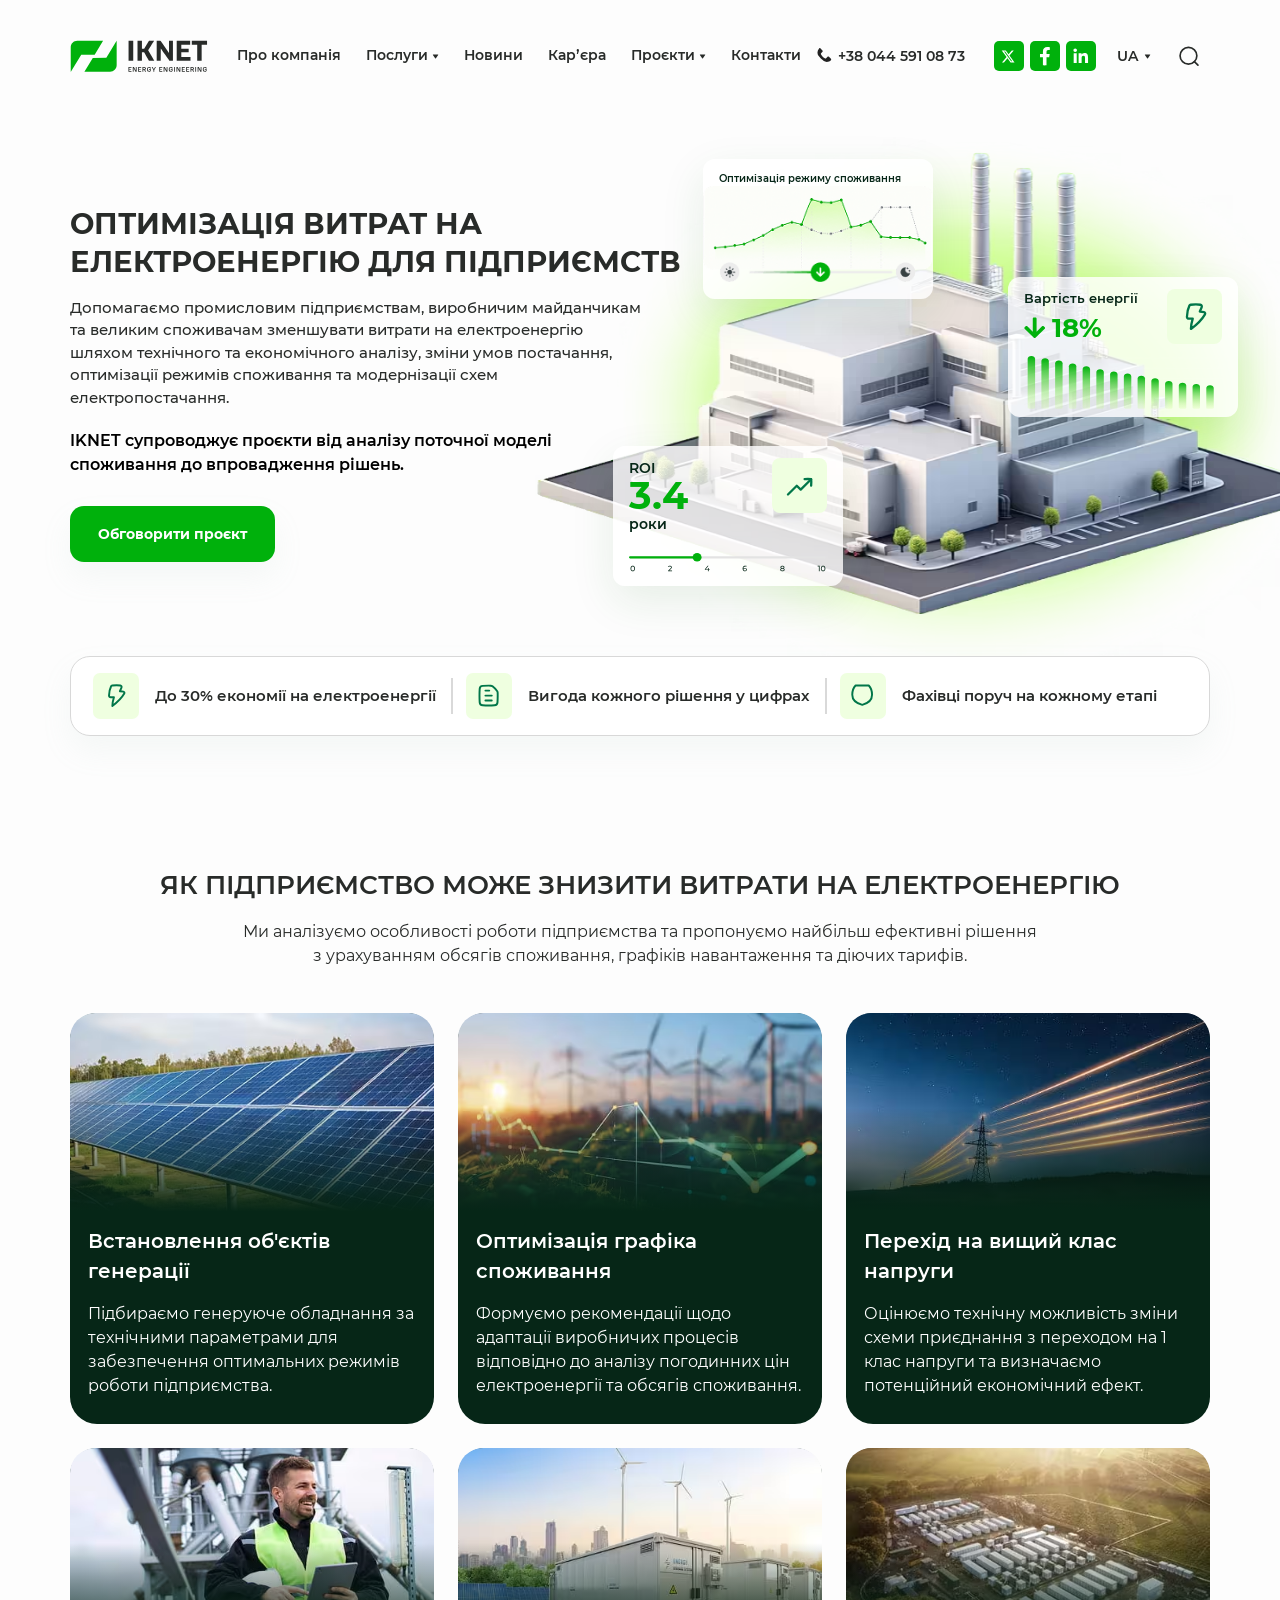
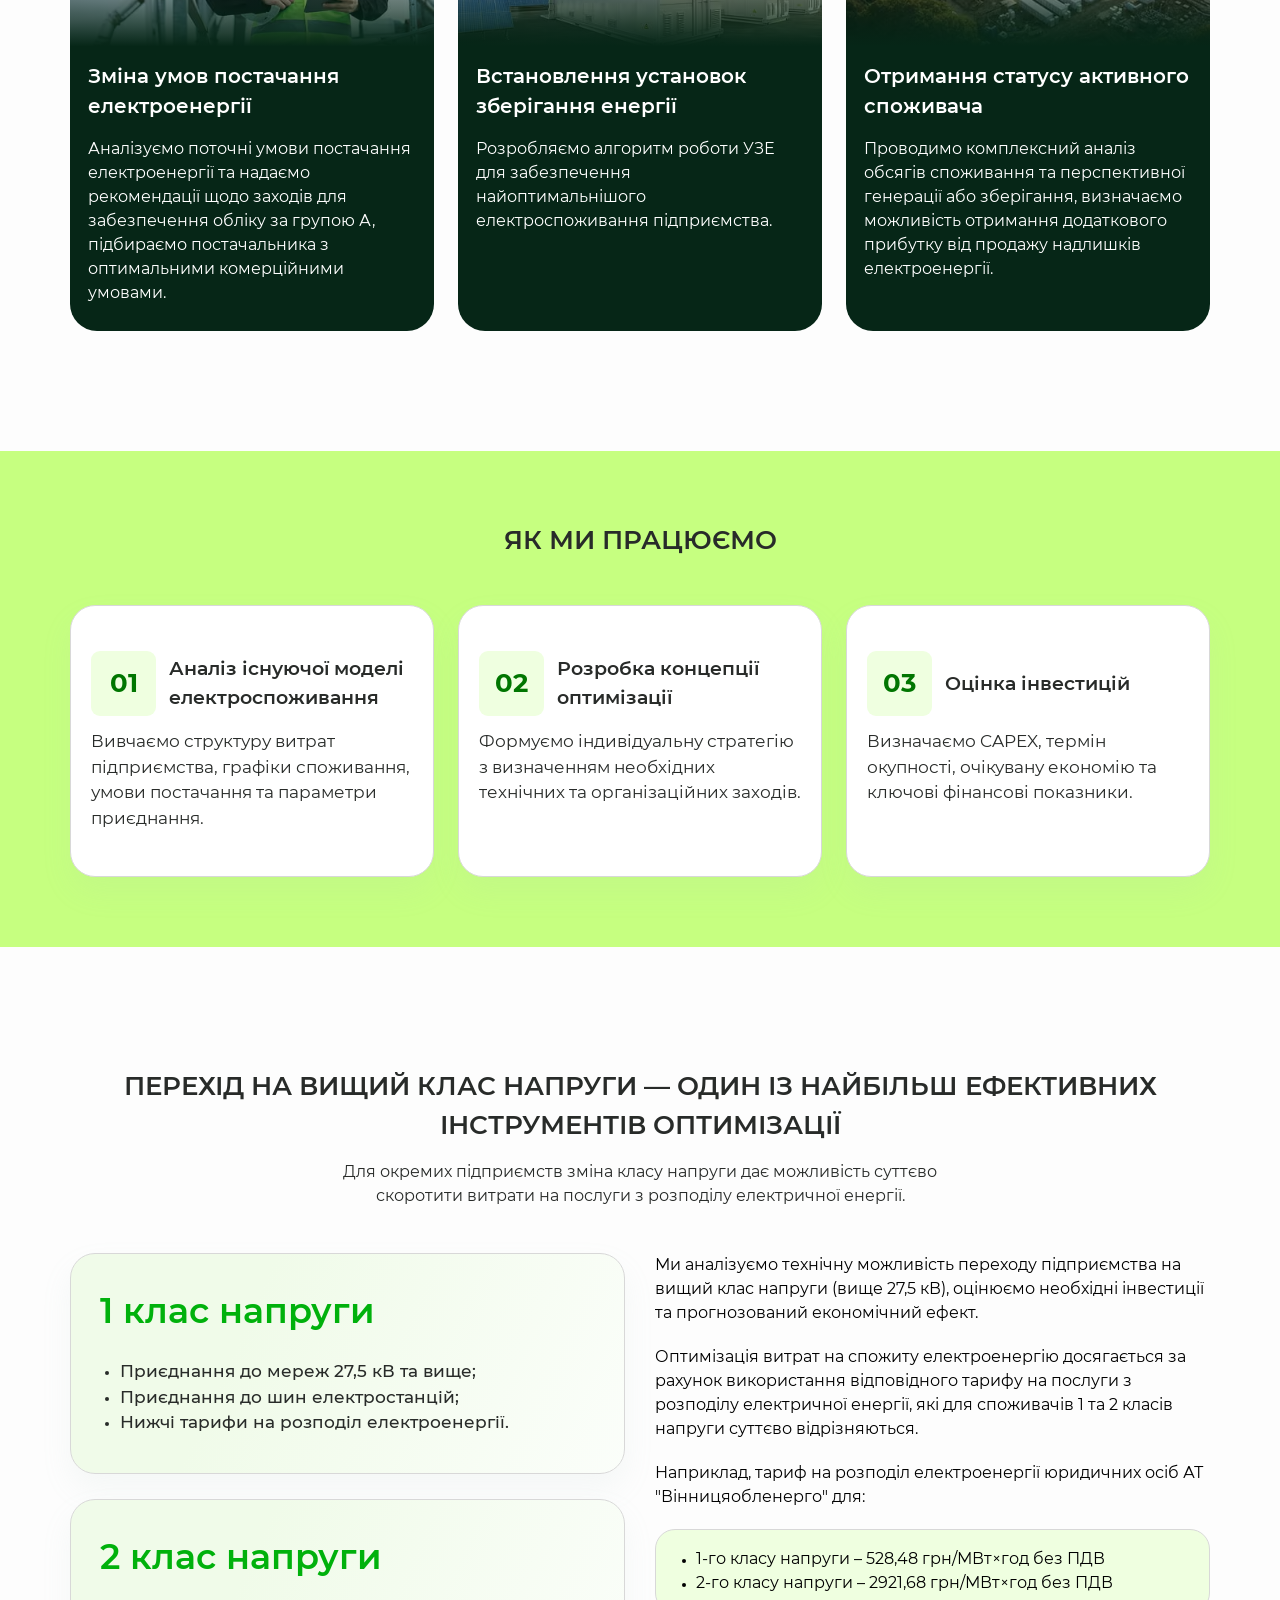
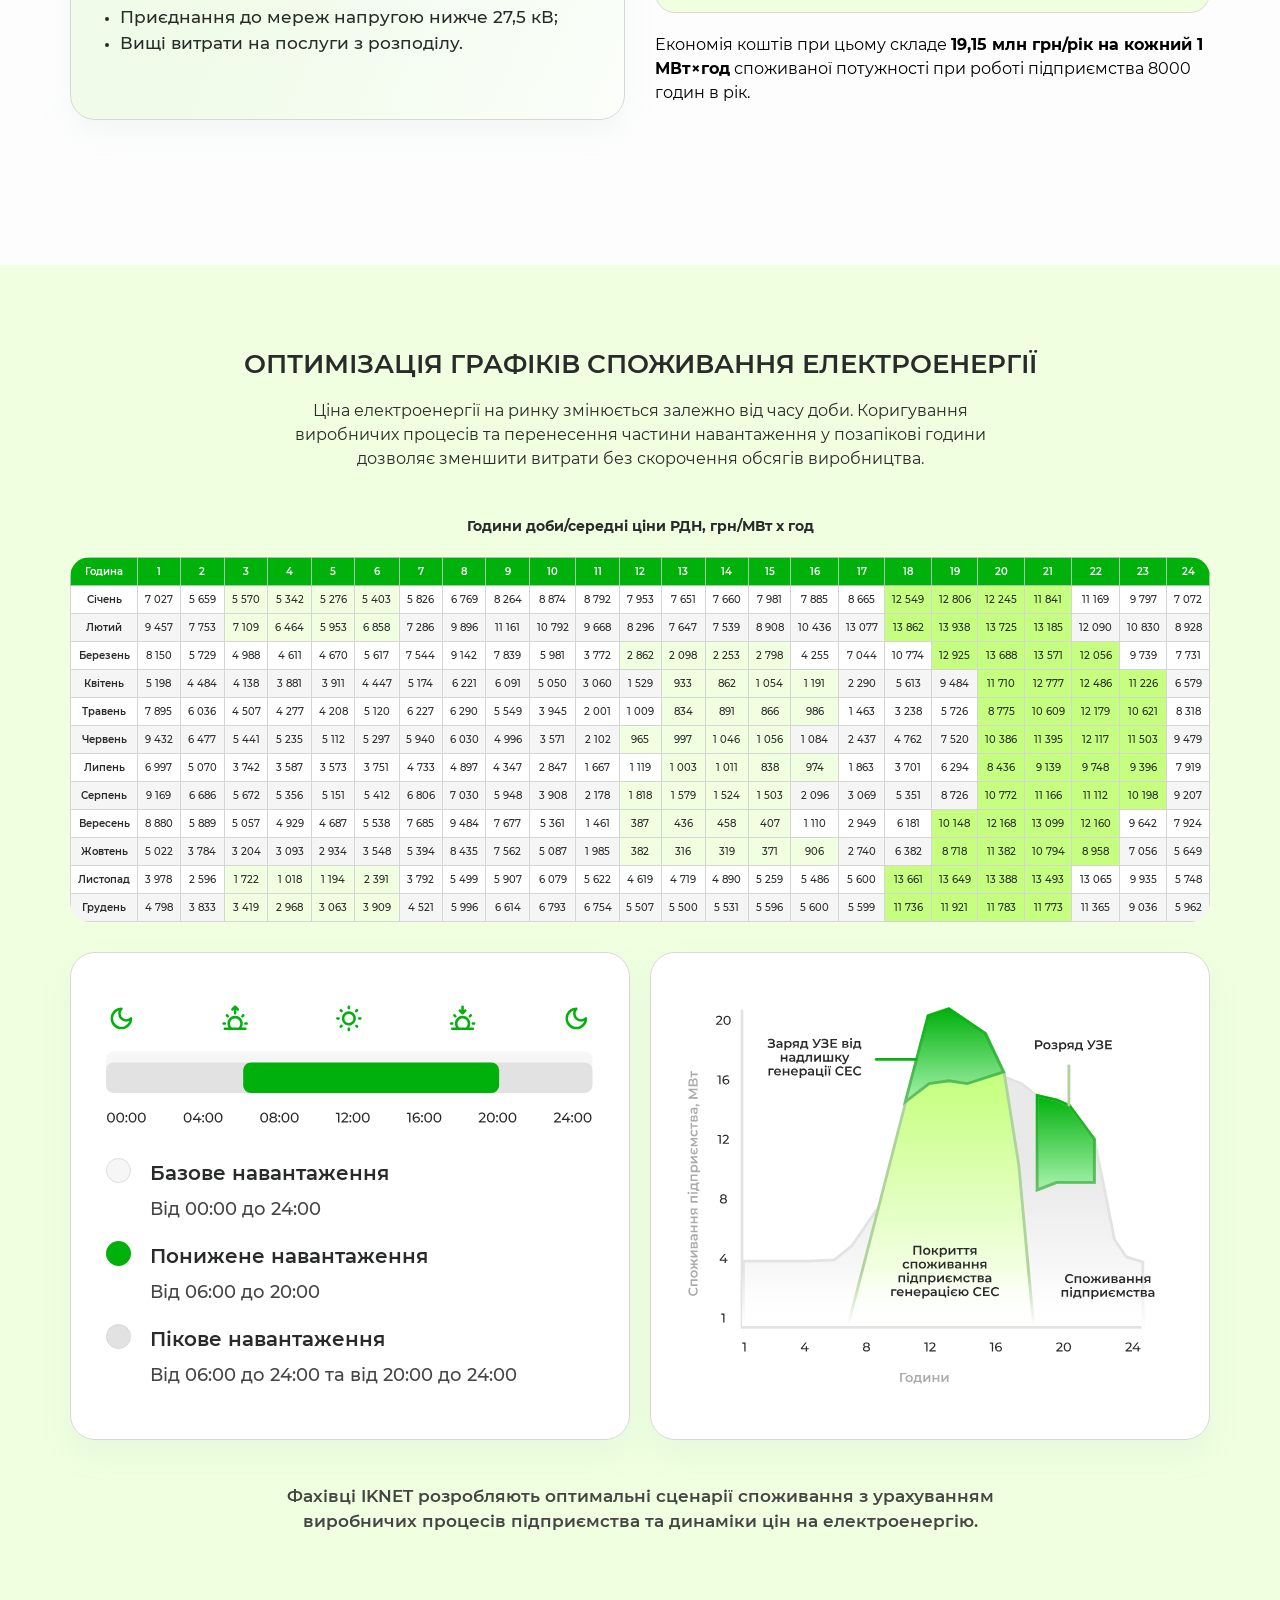
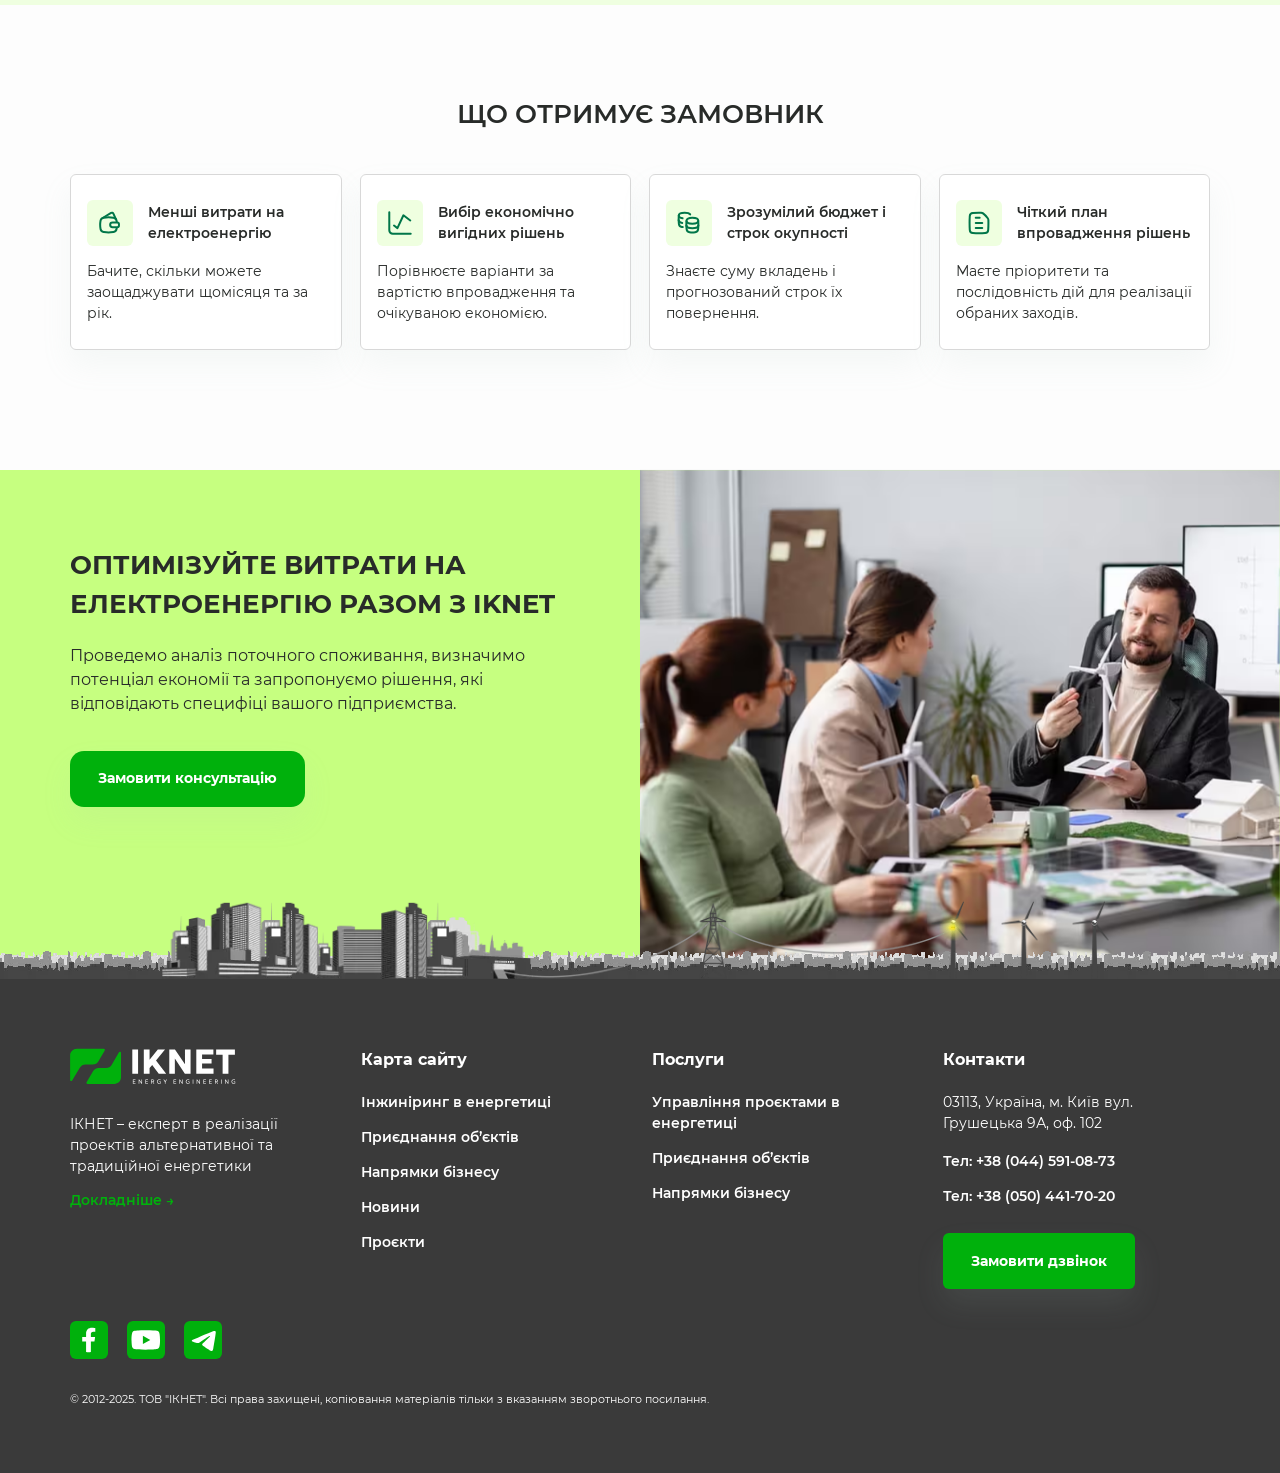
==== optimizing-electricity.html @ bc3e27f9 "Add files via upload" ====
<!DOCTYPE html>
<!--[if lt IE 7]><html lang="ru" class="lt-ie9 lt-ie8 lt-ie7"><![endif]-->
<!--[if IE 7]><html lang="ru" class="lt-ie9 lt-ie8"><![endif]-->
<!--[if IE 8]><html lang="ru" class="lt-ie9"><![endif]-->
<!--[if gt IE 8]><!-->
<html lang="ru">
<!--<![endif]-->
<head>
	<meta charset="utf-8" />
	<title>Установки зберігання енергії</title>
	<meta http-equiv="X-UA-Compatible" content="IE=edge" />
	<meta name="viewport" content="width=device-width, initial-scale=1, maximum-scale=1">
	<meta name="format-detection" content="telephone=no" />
	<link rel="shortcut icon" href="favicon.png" />
	<link rel="stylesheet" href="libs/slick-1.5.9/slick/slick.min.css" />
	<link rel="stylesheet" href="css/fonts.css?ver=1.22" />
	<link rel="stylesheet" href="css/main.css?ver=1.22" />
	<link rel="stylesheet" href="css/media.css?ver=1.22" />
</head>
<body>

	<div class="wrapper">
 
		<header class="header default">
			<div class="container">
				<div class="header__wrapper fadeInDown wow" data-wow-iteration="1" data-wow-delay="0.3s" data-wow-duration="1.3s">
					<a href="#" class="logo"> 
						<img src="img/logo2.svg" alt="IKNET — інжинірингова компанія з досвідом понад 14 років у складних енергетичних проєктах.">
					</a>
					<nav class="menu">
						<ul class="menu__list">
							<li><a href="#">Про компанія</a></li>
							<li class="menu__haschild">
								<a href="#">Послуги</a>
								<div class="menu__arrow"></div>
								<ul>
									<li><a href="#">Инжиниринг в энергетике</a></li>
									<li><a href="#">Присоединение объектов</a></li>
									<li><a href="#">Направления бизнеса</a></li>
									<li><a href="#">Подарки энергетикам</a></li>
								</ul>
							</li>
							<li><a href="#">Новини</a></li>
							<li><a href="#">Карʼєра</a></li>
							<li class="menu__haschild">
								<a href="#">Проєкти</a>
								<div class="menu__arrow"></div>
								<ul>
									<li><a href="#">Проекты Компании</a></li>
									<li><a href="#">Проекты на продажу</a></li>
								</ul>
							</li>
							<li><a href="#">Контакти</a></li>
						</ul>
					</nav>
					<a href="tel:+380445910873" class="phone-main"><img src="img/phone.svg" alt="alt"><span class="hidden-mob">+38 044 591 08 73</span></a>
					<div class="header__right">
						<ul class="socials-main socials-main--page">
							<li><a href="#" target="_blank"><img src="img/ic_tw.svg" alt="x"></a></li>
							<li><a href="#" target="_blank"><img src="img/ic_fb.svg" alt="facebook"></a></li>
							<li><a href="#" target="_blank"><img src="img/ic_lk.svg" alt="linkedin"></a></li>
						</ul>
						<div class="dropdown-main">
							<div class="dropdown-main__value">
								<a href="#">UA</a>
								<div class="dropdown-main__arrow"></div>
							</div>
							<div class="dropdown-main__dropdown">
								<ul>
									<li><a href="#">EN</a></li>
									<li><a href="#">RU</a></li>
								</ul>
							</div>
						</div>
						<div class="search-wrap">
							<div class="open-search"></div>
							<div class="header__search">
								<form>
									<input type="text" placeholder="Пошук" required>
								</form>
							</div>
						</div>
					</div>
					<div class="sandwich">
						<div class="sw-topper"></div>
						<div class="sw-bottom"></div>
						<div class="sw-footer"></div>
					</div>
				</div>
			</div>
			<div class="menu-mobile">
				<div class="header__search">
					<form>
						<input type="text" placeholder="Пошук" required>
					</form>
				</div>
				<nav class="menu">
					<ul class="menu__list">
						<li><a href="#">Про компанія</a></li>
						<li class="menu__haschild">
							<a href="#">Послуги</a>
							<div class="menu__arrow"></div>
							<ul>
								<li><a href="#">Инжиниринг в энергетике</a></li>
								<li><a href="#">Присоединение объектов</a></li>
								<li><a href="#">Направления бизнеса</a></li>
								<li><a href="#">Подарки энергетикам</a></li>
							</ul>
						</li>
						<li><a href="#">Новини</a></li>
						<li><a href="#">Карʼєра</a></li>
						<li class="menu__haschild">
							<a href="#">Проєкти</a>
							<div class="menu__arrow"></div>
							<ul>
								<li><a href="#">Проекты Компании</a></li>
								<li><a href="#">Проекты на продажу</a></li>
							</ul>
						</li>
						<li><a href="#">Контакти</a></li>
					</ul>
				</nav>
				<div class="menu-mobile__bottom">
					<div class="dropdown-main">
						<div class="dropdown-main__value">
							<a href="tel:+380445910873">+380445910873</a>
							<div class="dropdown-main__arrow"></div>
						</div>
						<div class="dropdown-main__dropdown">
							<ul>
								<li><a href="tel:+380504417020">+38 050 441-70-20</a></li>
							</ul>
						</div>
					</div>
					<div class="dropdown-main">
						<div class="dropdown-main__value">
							<a href="#">UA</a>
							<div class="dropdown-main__arrow"></div>
						</div>
						<div class="dropdown-main__dropdown">
							<ul>
								<li><a href="#">EN</a></li>
								<li><a href="#">RU</a></li>
							</ul>
						</div>
					</div>
					<ul class="socials-main socials-main--page">
						<li><a href="#" target="_blank"><img src="img/ic_tw.svg" alt="x"></a></li>
						<li><a href="#" target="_blank"><img src="img/ic_fb.svg" alt="facebook"></a></li>
						<li><a href="#" target="_blank"><img src="img/ic_lk.svg" alt="linkedin"></a></li>
					</ul>
				</div>
			</div>
			<div class="menu-overlay"></div>
		</header>

		<section class="hero-optimizing">
			<div class="container">
				<div class="hero-optimizing__wrapper">
					<div class="hero-optimizing__content">
						<h1 class="hero-optimizing__title fadeInUp wow" data-wow-iteration="1" data-wow-delay="0.3s" data-wow-duration="1.5s">Оптимізація витрат на електроенергію для підприємств</h1>
						<div class="hero-optimizing__text hidden-mob fadeInUp wow" data-wow-iteration="1" data-wow-delay="0.5s" data-wow-duration="1.5s">
							<p>Допомагаємо промисловим підприємствам, виробничим майданчикам та великим споживачам зменшувати витрати на електроенергію шляхом технічного та економічного аналізу, зміни умов постачання, оптимізації режимів споживання та модернізації схем електропостачання.</p>
						</div>
						<div class="hero-optimizing__descr hidden-mob fadeInUp wow" data-wow-iteration="1" data-wow-delay="0.7s" data-wow-duration="1.5s">IKNET супроводжує проєкти від аналізу поточної моделі споживання до впровадження рішень.</div>
						<a href="#" class="btn-main hidden-mob fadeInUp wow" data-wow-iteration="1" data-wow-delay="0.7s" data-wow-duration="1.5s">Обговорити проєкт</a>
					</div>
					<div class="hero-optimizing__picture">
						<div class="hero-optimizing__image">
							<picture>
								<source srcset="img/hero_optimizing.avif" type="image/avif">
								<source srcset="img/hero_optimizing.webp" type="image/webp">
								<img src="img/hero_optimizing.jpg" alt="IKNET — інжинірингова компанія з досвідом понад 14 років у складних енергетичних проєктах." width="1027" height="684" loading="lazy" decoding="async">
							</picture>
							<div class="item-optimizing item-optimizing--1 fadeInUp wow" data-wow-iteration="1" data-wow-delay="0.3s" data-wow-duration="1.5s">
								<div class="item-optimizing__title">Оптимізація режиму споживання</div>
								<div class="item-optimizing__image">
									<img src="img/item_optimizing1.png" alt="Оптимізація режиму споживання">
								</div>
							</div>
							<div class="item-optimizing item-optimizing--2 fadeInUp wow" data-wow-iteration="1" data-wow-delay="0.5s" data-wow-duration="1.5s">
								<div class="item-optimizing__head">
									<div class="item-optimizing__info">
										<div class="item-optimizing__title">Вартість енергії</div>
										<div class="item-optimizing__value">
											<img src="img/arrow_optimizing.svg" alt="Вартість енергії">
											18%
										</div>
									</div>
									<div class="item-optimizing__icon">
										<img src="img/ic_optimizing1.svg" alt="Вартість енергії">
									</div>
								</div>
								<div class="item-optimizing__image">
									<img src="img/item_optimizing2.svg" alt="Вартість енергії">
								</div>
							</div>
							<div class="item-optimizing item-optimizing--3 fadeInUp wow" data-wow-iteration="1" data-wow-delay="0.7s" data-wow-duration="1.5s">
								<div class="item-optimizing__head">
									<div class="item-optimizing__info">
										<div class="item-optimizing__title">ROI</div>
										<div class="item-optimizing__value">3.4</div>
										<div class="item-optimizing__title">роки</div>
									</div>
									<div class="item-optimizing__icon">
										<img src="img/ic_optimizing2.svg" alt="ROI">
									</div>
								</div>
								<div class="item-optimizing__image">
									<img src="img/item_optimizing3.svg" alt="ROI">
								</div>
							</div>
						</div>
					</div>
				</div>
				<div class="show-mob">
					<a href="#" class="btn-main fadeInUp wow" data-wow-iteration="1" data-wow-delay="0.7s" data-wow-duration="1.5s">Обговорити проєкт</a>
					<div class="hero-optimizing__text fadeInUp wow" data-wow-iteration="1" data-wow-delay="0.5s" data-wow-duration="1.5s">
						<p>Допомагаємо промисловим підприємствам, виробничим майданчикам та великим споживачам зменшувати витрати на електроенергію шляхом технічного та економічного аналізу, зміни умов постачання, оптимізації режимів споживання та модернізації схем електропостачання.</p>
					</div>
					<div class="hero-optimizing__descr fadeInUp wow" data-wow-iteration="1" data-wow-delay="0.7s" data-wow-duration="1.5s">IKNET супроводжує проєкти від аналізу поточної моделі споживання до впровадження рішень.</div>
				</div>
				<div class="hero-optimizing__bottom fadeInUp wow" data-wow-iteration="1" data-wow-delay="0.3s" data-wow-duration="1.5s">
					<div class="unit-optimizing">
						<div class="unit-optimizing__icon">
							<img src="img/unit_optimizing1.svg" alt="До 30% економії на електроенергії">
						</div>
						<p>До 30% економії на електроенергії</p>
					</div>
					<div class="unit-optimizing">
						<div class="unit-optimizing__icon">
							<img src="img/unit_optimizing2.svg" alt="Вигода кожного рішення у цифрах">
						</div>
						<p>Вигода кожного рішення у цифрах</p>
					</div>
					<div class="unit-optimizing">
						<div class="unit-optimizing__icon">
							<img src="img/unit_optimizing3.svg" alt="Фахівці поруч на кожному етапі">
						</div>
						<p>Фахівці поруч на кожному етапі</p>
					</div>
				</div>
			</div>
		</section>

		<section class="reduction-consumption">
			<div class="container">
				<div class="head-section fadeInUp wow" data-wow-iteration="1" data-wow-delay="0.3s" data-wow-duration="1.3s">
					<h2 class="title-section">Як підприємство може знизити витрати на електроенергію</h2>
					<div class="descr-section">Ми аналізуємо особливості роботи підприємства та пропонуємо найбільш ефективні рішення з урахуванням обсягів споживання, графіків навантаження та діючих тарифів.</div>
				</div>
				<div class="grid-main">
					<div class="item-info fadeInUp wow" data-wow-iteration="1" data-wow-delay="0.3s" data-wow-duration="1.5s">
						<div class="item-info__image">
							<picture>
								<source srcset="img/item_reduction1.avif" type="image/avif">
								<source srcset="img/item_reduction1.webp" type="image/webp">
								<img src="img/item_reduction1.jpg" alt="Встановлення об'єктів генерації" width="463" height="259" loading="lazy" decoding="async">
							</picture>
						</div>
						<div class="item-info__content">
							<div class="item-info__title">Встановлення об'єктів генерації</div>
							<p>Підбираємо генеруюче обладнання за технічними параметрами для забезпечення оптимальних режимів роботи підприємства.</p>
						</div>
					</div>
					<div class="item-info fadeInUp wow" data-wow-iteration="1" data-wow-delay="0.5s" data-wow-duration="1.5s">
						<div class="item-info__image">
							<picture>
								<source srcset="img/item_reduction2.avif" type="image/avif">
								<source srcset="img/item_reduction2.webp" type="image/webp">
								<img src="img/item_reduction2.jpg" alt="Оптимізація графіка споживання" width="463" height="259" loading="lazy" decoding="async">
							</picture>
						</div>
						<div class="item-info__content">
							<div class="item-info__title">Оптимізація графіка споживання</div>
							<p>Формуємо рекомендації щодо адаптації виробничих процесів  відповідно до аналізу погодинних цін електроенергії та обсягів споживання.</p>
						</div>
					</div>
					<div class="item-info fadeInUp wow" data-wow-iteration="1" data-wow-delay="0.7s" data-wow-duration="1.5s">
						<div class="item-info__image">
							<picture>
								<source srcset="img/item_reduction3.avif" type="image/avif">
								<source srcset="img/item_reduction3.webp" type="image/webp">
								<img src="img/item_reduction3.jpg" alt="Перехід на вищий клас напруги" width="463" height="259" loading="lazy" decoding="async">
							</picture>
						</div>
						<div class="item-info__content">
							<div class="item-info__title">Перехід на вищий клас напруги</div>
							<p>Оцінюємо технічну можливість зміни схеми приєднання з переходом на 1 клас напруги та визначаємо потенційний економічний ефект.</p>
						</div>
					</div>
					<div class="item-info fadeInUp wow" data-wow-iteration="1" data-wow-delay="0.7s" data-wow-duration="1.5s">
						<div class="item-info__image">
							<picture>
								<source srcset="img/item_reduction4.avif" type="image/avif">
								<source srcset="img/item_reduction4.webp" type="image/webp">
								<img src="img/item_reduction4.jpg" alt="Зміна умов постачання електроенергії" width="463" height="259" loading="lazy" decoding="async">
							</picture>
						</div>
						<div class="item-info__content">
							<div class="item-info__title">Зміна умов постачання електроенергії</div>
							<p>Аналізуємо поточні умови постачання електроенергії та надаємо рекомендації щодо заходів для забезпечення обліку за групою А, підбираємо постачальника з оптимальними комерційними умовами.</p>
						</div>
					</div>
					<div class="item-info fadeInUp wow" data-wow-iteration="1" data-wow-delay="0.9s" data-wow-duration="1.5s">
						<div class="item-info__image">
							<picture>
								<source srcset="img/item_reduction5.avif" type="image/avif">
								<source srcset="img/item_reduction5.webp" type="image/webp">
								<img src="img/item_reduction5.jpg" alt="Встановлення установок зберігання енергії" width="463" height="259" loading="lazy" decoding="async">
							</picture>
						</div>
						<div class="item-info__content">
							<div class="item-info__title">Встановлення установок зберігання енергії</div>
							<p>Розробляємо алгоритм роботи УЗЕ для забезпечення найоптимальнішого електроспоживання підприємства.</p>
						</div>
					</div>
					<div class="item-info fadeInUp wow" data-wow-iteration="1" data-wow-delay="1s" data-wow-duration="1.5s">
						<div class="item-info__image">
							<picture>
								<source srcset="img/item_reduction6.avif" type="image/avif">
								<source srcset="img/item_reduction6.webp" type="image/webp">
								<img src="img/item_reduction6.jpg" alt="Отримання статусу активного споживача" width="463" height="259" loading="lazy" decoding="async">
							</picture>
						</div>
						<div class="item-info__content">
							<div class="item-info__title">Отримання статусу активного споживача</div>
							<p>Проводимо комплексний аналіз обсягів споживання та перспективної генерації або зберігання, визначаємо можливість отримання додаткового прибутку від продажу надлишків електроенергії.</p>
						</div>
					</div>
				</div>
			</div>
		</section>

		<section class="how-we-work">
			<div class="container">
				<div class="head-section fadeInUp wow" data-wow-iteration="1" data-wow-delay="0.3s" data-wow-duration="1.3s">
					<h2 class="title-section">Як ми працюємо</h2>
				</div>
				<div class="grid-main">
					<div class="item-cycle fadeInUp wow" data-wow-iteration="1" data-wow-delay="0.3s" data-wow-duration="1.3s">
						<div class="item-cycle__head">
							<div class="item-cycle__count">01</div>
							<div class="item-cycle__title">Аналіз існуючої моделі електроспоживання</div>
						</div>
						<p>Вивчаємо структуру витрат підприємства, графіки споживання, умови постачання та параметри приєднання.</p>
					</div>
					<div class="item-cycle fadeInUp wow" data-wow-iteration="1" data-wow-delay="0.5s" data-wow-duration="1.3s">
						<div class="item-cycle__head">
							<div class="item-cycle__count">02</div>
							<div class="item-cycle__title">Розробка концепції оптимізації</div>
						</div>
						<p>Формуємо індивідуальну стратегію з визначенням необхідних технічних та організаційних заходів.</p>
					</div>
					<div class="item-cycle fadeInUp wow" data-wow-iteration="1" data-wow-delay="0.7s" data-wow-duration="1.3s">
						<div class="item-cycle__head">
							<div class="item-cycle__count">03</div>
							<div class="item-cycle__title">Оцінка інвестицій</div>
						</div>
						<p>Визначаємо CAPEX, термін окупності, очікувану економію та ключові фінансові показники.</p>
					</div>
				</div>
			</div>
		</section>

		<section class="voltage-classes">
			<div class="container">
				<div class="head-section fadeInUp wow" data-wow-iteration="1" data-wow-delay="0.3s" data-wow-duration="1.3s">
					<h2 class="title-section">Перехід на вищий клас напруги — один із найбільш ефективних інструментів оптимізації</h2>
					<div class="descr-section">Для окремих підприємств зміна класу напруги дає можливість суттєво скоротити витрати на послуги з розподілу електричної енергії.</div>
				</div>
				<div class="voltage-classes__wrapper">
					<div class="voltage-classes__column">
						<div class="voltage-classes__item fadeInUp wow" data-wow-iteration="1" data-wow-delay="0.3s" data-wow-duration="1.5s">
							<div class="voltage-classes__title">1 клас напруги</div>
							<ul>
								<li>Приєднання до мереж 27,5 кВ та вище;</li>
								<li>Приєднання до шин електростанцій;</li>
								<li>Нижчі тарифи на розподіл електроенергії.</li>
							</ul>
						</div>
						<div class="voltage-classes__item fadeInUp wow" data-wow-iteration="1" data-wow-delay="0.5s" data-wow-duration="1.5s">
							<div class="voltage-classes__title">2 клас напруги</div>
							<ul>
								<li>Приєднання до мереж напругою нижче 27,5 кВ;</li>
								<li>Вищі витрати на послуги з розподілу.</li>
							</ul>
						</div>
					</div>
					<div class="voltage-classes__column">
						<div class="voltage-classes__info fadeInUp wow" data-wow-iteration="1" data-wow-delay="0.3s" data-wow-duration="1.5s">
							<p>Ми аналізуємо технічну можливість переходу підприємства на вищий клас напруги (вище 27,5 кВ), оцінюємо необхідні інвестиції та прогнозований економічний ефект.</p>
							<p>Оптимізація витрат на спожиту електроенергію досягається за рахунок використання відповідного тарифу на послуги з розподілу електричної енергії, які для споживачів 1 та 2 класів напруги суттєво відрізняються.</p>
							<p class="hidden-mob">Наприклад, тариф на розподіл електроенергії юридичних осіб АТ "Вінницяобленерго" для:</p>
							<div class="voltage-classes__details">
								<p class="show-mob">Наприклад, тариф на розподіл електроенергії юридичних осіб АТ "Вінницяобленерго" для:</p>
								<ul>
									<li>1-го класу напруги – 528,48 грн/МВт×год без ПДВ</li>
									<li>2-го класу напруги – 2921,68 грн/МВт×год без ПДВ</li>
								</ul>
							</div>
							<p>Економія коштів при цьому складе <strong>19,15 млн грн/рік на кожний 1 МВт×год</strong> споживаної потужності при роботі підприємства 8000 годин в рік.</p>
						</div>
					</div>
				</div>
			</div>
		</section>

		<section class="optimizing-graphics">
			<div class="container">
				<div class="head-section fadeInUp wow" data-wow-iteration="1" data-wow-delay="0.3s" data-wow-duration="1.3s">
					<h2 class="title-section">Оптимізація графіків споживання електроенергії</h2>
					<div class="descr-section">Ціна електроенергії на ринку змінюється залежно від часу доби. Коригування виробничих процесів та перенесення частини навантаження у позапікові години дозволяє зменшити витрати без скорочення обсягів виробництва.</div>
				</div>
				<div class="title-table fadeInUp wow" data-wow-iteration="1" data-wow-delay="0.3s" data-wow-duration="1.3s">Години доби/середні ціни РДН, грн/МВт х год</div>
				<div class="table-graphics fadeInUp wow" data-wow-iteration="1" data-wow-delay="0.3s" data-wow-duration="1.5s">
					<table>
						<thead>
							<tr>
								<th>Година</th>
								<th>1</th>
								<th>2</th>
								<th>3</th>
								<th>4</th>
								<th>5</th>
								<th>6</th>
								<th>7</th>
								<th>8</th>
								<th>9</th>
								<th>10</th>
								<th>11</th>
								<th>12</th>
								<th>13</th>
								<th>14</th>
								<th>15</th>
								<th>16</th>
								<th>17</th>
								<th>18</th>
								<th>19</th>
								<th>20</th>
								<th>21</th>
								<th>22</th>
								<th>23</th>
								<th>24</th>
							</tr>
						</thead>
						<tbody>
							<tr>
								<th>Січень</th>
								<td>7 027</td>
								<td>5 659</td>
								<td class="td-light">5 570</td>
								<td class="td-light">5 342</td>
								<td class="td-light">5 276</td>
								<td class="td-light">5 403</td>
								<td>5 826</td>
								<td>6 769</td>
								<td>8 264</td>
								<td>8 874</td>
								<td>8 792</td>
								<td>7 953</td>
								<td>7 651</td>
								<td>7 660</td>
								<td>7 981</td>
								<td>7 885</td>
								<td>8 665</td>
								<td class="td-accent">12 549</td>
								<td class="td-accent">12 806</td>
								<td class="td-accent">12 245</td>
								<td class="td-accent">11 841</td>
								<td>11 169</td>
								<td>9 797</td>
								<td>7 072</td>
							</tr>
							<tr>
								<th>Лютий</th>
								<td>9 457</td>
								<td>7 753</td>
								<td class="td-light">7 109</td>
								<td class="td-light">6 464</td>
								<td class="td-light">5 953</td>
								<td class="td-light">6 858</td>
								<td>7 286</td>
								<td>9 896</td>
								<td>11 161</td>
								<td>10 792</td>
								<td>9 668</td>
								<td>8 296</td>
								<td>7 647</td>
								<td>7 539</td>
								<td>8 908</td>
								<td>10 436</td>
								<td>13 077</td>
								<td class="td-accent">13 862</td>
								<td class="td-accent">13 938</td>
								<td class="td-accent">13 725</td>
								<td class="td-accent">13 185</td>
								<td>12 090</td>
								<td>10 830</td>
								<td>8 928</td>
							</tr>
							<tr>
								<th>Березень</th>
								<td>8 150</td>
								<td>5 729</td>
								<td>4 988</td>
								<td>4 611</td>
								<td>4 670</td>
								<td>5 617</td>
								<td>7 544</td>
								<td>9 142</td>
								<td>7 839</td>
								<td>5 981</td>
								<td>3 772</td>
								<td class="td-light">2 862</td>
								<td class="td-light">2 098</td>
								<td class="td-light">2 253</td>
								<td class="td-light">2 798</td>
								<td>4 255</td>
								<td>7 044</td>
								<td>10 774</td>
								<td class="td-accent">12 925</td>
								<td class="td-accent">13 688</td>
								<td class="td-accent">13 571</td>
								<td class="td-accent">12 056</td>
								<td>9 739</td>
								<td>7 731</td>
							</tr>
							<tr>
								<th>Квітень</th>
								<td>5 198</td>
								<td>4 484</td>
								<td>4 138</td>
								<td>3 881</td>
								<td>3 911</td>
								<td>4 447</td>
								<td>5 174</td>
								<td>6 221</td>
								<td>6 091</td>
								<td>5 050</td>
								<td>3 060</td>
								<td>1 529</td>
								<td class="td-light">933</td>
								<td class="td-light">862</td>
								<td class="td-light">1 054</td>
								<td class="td-light">1 191</td>
								<td>2 290</td>
								<td>5 613</td>
								<td>9 484</td>
								<td class="td-accent">11 710</td>
								<td class="td-accent">12 777</td>
								<td class="td-accent">12 486</td>
								<td class="td-accent">11 226</td>
								<td>6 579</td>
							</tr>
							<tr>
								<th>Травень</th>
								<td>7 895</td>
								<td>6 036</td>
								<td>4 507</td>
								<td>4 277</td>
								<td>4 208</td>
								<td>5 120</td>
								<td>6 227</td>
								<td>6 290</td>
								<td>5 549</td>
								<td>3 945</td>
								<td>2 001</td>
								<td>1 009</td>
								<td class="td-light">834</td>
								<td class="td-light">891</td>
								<td class="td-light">866</td>
								<td class="td-light">986</td>
								<td>1 463</td>
								<td>3 238</td>
								<td>5 726</td>
								<td class="td-accent">8 775</td>
								<td class="td-accent">10 609</td>
								<td class="td-accent">12 179</td>
								<td class="td-accent">10 621</td>
								<td>8 318</td>
							</tr>
							<tr>
								<th>Червень</th>
								<td>9 432</td>
								<td>6 477</td>
								<td>5 441</td>
								<td>5 235</td>
								<td>5 112</td>
								<td>5 297</td>
								<td>5 940</td>
								<td>6 030</td>
								<td>4 996</td>
								<td>3 571</td>
								<td>2 102</td>
								<td class="td-light">965</td>
								<td class="td-light">997</td>
								<td class="td-light">1 046</td>
								<td class="td-light">1 056</td>
								<td>1 084</td>
								<td>2 437</td>
								<td>4 762</td>
								<td>7 520</td>
								<td class="td-accent">10 386</td>
								<td class="td-accent">11 395</td>
								<td class="td-accent">12 117</td>
								<td class="td-accent">11 503</td>
								<td>9 479</td>
							</tr>
							<tr>
								<th>Липень</th>
								<td>6 997</td>
								<td>5 070</td>
								<td>3 742</td>
								<td>3 587</td>
								<td>3 573</td>
								<td>3 751</td>
								<td>4 733</td>
								<td>4 897</td>
								<td>4 347</td>
								<td>2 847</td>
								<td>1 667</td>
								<td>1 119</td>
								<td class="td-light">1 003</td>
								<td class="td-light">1 011</td>
								<td class="td-light">838</td>
								<td class="td-light">974</td>
								<td>1 863</td>
								<td>3 701</td>
								<td>6 294</td>
								<td class="td-accent">8 436</td>
								<td class="td-accent">9 139</td>
								<td class="td-accent">9 748</td>
								<td class="td-accent">9 396</td>
								<td>7 919</td>
							</tr>
							<tr>
								<th>Серпень</th>
								<td>9 169</td>
								<td>6 686</td>
								<td>5 672</td>
								<td>5 356</td>
								<td>5 151</td>
								<td>5 412</td>
								<td>6 806</td>
								<td>7 030</td>
								<td>5 948</td>
								<td>3 908</td>
								<td>2 178</td>
								<td class="td-light">1 818</td>
								<td class="td-light">1 579</td>
								<td class="td-light">1 524</td>
								<td class="td-light">1 503</td>
								<td>2 096</td>
								<td>3 069</td>
								<td>5 351</td>
								<td>8 726</td>
								<td class="td-accent">10 772</td>
								<td class="td-accent">11 166</td>
								<td class="td-accent">11 112</td>
								<td class="td-accent">10 198</td>
								<td>9 207</td>
							</tr>
							<tr>
								<th>Вересень</th>
								<td>8 880</td>
								<td>5 889</td>
								<td>5 057</td>
								<td>4 929</td>
								<td>4 687</td>
								<td>5 538</td>
								<td>7 685</td>
								<td>9 484</td>
								<td>7 677</td>
								<td>5 361</td>
								<td>1 461</td>
								<td class="td-light">387</td>
								<td class="td-light">436</td>
								<td class="td-light">458</td>
								<td class="td-light">407</td>
								<td>1 110</td>
								<td>2 949</td>
								<td>6 181</td>
								<td class="td-accent">10 148</td>
								<td class="td-accent">12 168</td>
								<td class="td-accent">13 099</td>
								<td class="td-accent">12 160</td>
								<td>9 642</td>
								<td>7 924</td>
							</tr>
							<tr>
								<th>Жовтень</th>
								<td>5 022</td>
								<td>3 784</td>
								<td>3 204</td>
								<td>3 093</td>
								<td>2 934</td>
								<td>3 548</td>
								<td>5 394</td>
								<td>8 435</td>
								<td>7 562</td>
								<td>5 087</td>
								<td>1 985</td>
								<td class="td-light">382</td>
								<td class="td-light">316</td>
								<td class="td-light">319</td>
								<td class="td-light">371</td>
								<td class="td-light">906</td>
								<td>2 740</td>
								<td>6 382</td>
								<td class="td-accent">8 718</td>
								<td class="td-accent">11 382</td>
								<td class="td-accent">10 794</td>
								<td class="td-accent">8 958</td>
								<td>7 056</td>
								<td>5 649</td>
							</tr>
							<tr>
								<th>Листопад</th>
								<td>3 978</td>
								<td>2 596</td>
								<td class="td-light">1 722</td>
								<td class="td-light">1 018</td>
								<td class="td-light">1 194</td>
								<td class="td-light">2 391</td>
								<td>3 792</td>
								<td>5 499</td>
								<td>5 907</td>
								<td>6 079</td>
								<td>5 622</td>
								<td>4 619</td>
								<td>4 719</td>
								<td>4 890</td>
								<td>5 259</td>
								<td>5 486</td>
								<td>5 600</td>
								<td class="td-accent">13 661</td>
								<td class="td-accent">13 649</td>
								<td class="td-accent">13 388</td>
								<td class="td-accent">13 493</td>
								<td>13 065</td>
								<td>9 935</td>
								<td>5 748</td>
							</tr>
							<tr>
								<th>Грудень</th>
								<td>4 798</td>
								<td>3 833</td>
								<td class="td-light">3 419</td>
								<td class="td-light">2 968</td>
								<td class="td-light">3 063</td>
								<td class="td-light">3 909</td>
								<td>4 521</td>
								<td>5 996</td>
								<td>6 614</td>
								<td>6 793</td>
								<td>6 754</td>
								<td>5 507</td>
								<td>5 500</td>
								<td>5 531</td>
								<td>5 596</td>
								<td>5 600</td>
								<td>5 599</td>
								<td class="td-accent">11 736</td>
								<td class="td-accent">11 921</td>
								<td class="td-accent">11 783</td>
								<td class="td-accent">11 773</td>
								<td>11 365</td>
								<td>9 036</td>
								<td>5 962</td>
							</tr>
						</tbody>
					</table>
				</div>
				<div class="optimizing-graphics__wrapper">
					<div class="box-graphics fadeInUp wow" data-wow-iteration="1" data-wow-delay="0.3s" data-wow-duration="1.5s">
						<div class="box-graphics__scale">
							<img src="img/bars_graphics.svg" alt="навантаження">
						</div>
						<div class="box-graphics__item">
							<div class="box-graphics__dot box-graphics__dot--light"></div>
							<div class="box-graphics__title">Базове навантаження </div>
							<div class="box-graphics__descr">Від 00:00 до 24:00</div>
						</div>
						<div class="box-graphics__item">
							<div class="box-graphics__dot box-graphics__dot--primary"></div>
							<div class="box-graphics__title">Понижене навантаження</div>
							<div class="box-graphics__descr">Від 06:00 до 20:00</div>
						</div>
						<div class="box-graphics__item">
							<div class="box-graphics__dot box-graphics__dot--main"></div>
							<div class="box-graphics__title">Пікове навантаження</div>
							<div class="box-graphics__descr">Від 06:00 до 24:00 та від 20:00 до 24:00</div>
						</div>
					</div>
					<div class="box-graphics box-graphics--image fadeInUp wow" data-wow-iteration="1" data-wow-delay="0.5s" data-wow-duration="1.5s">
						<div class="box-graphics__image">
							<img src="img/optimizing_graphic.svg" alt="Оптимізація графіків споживання електроенергії">
						</div>
					</div>
				</div>
				<div class="optimizing-graphics__descr fadeInUp wow" data-wow-iteration="1" data-wow-delay="0.3s" data-wow-duration="1.5s">Фахівці IKNET розробляють оптимальні сценарії споживання з урахуванням виробничих процесів підприємства та динаміки цін на електроенергію.</div>
			</div>
		</section>

		<section class="client-receives">
			<div class="container">
				<div class="head-section fadeInUp wow" data-wow-iteration="1" data-wow-delay="0.3s" data-wow-duration="1.3s">
					<h2 class="title-section">Що отримує замовник</h2>
				</div>
				<div class="grid-four">
					<div class="box-main fadeInUp wow" data-wow-iteration="1" data-wow-delay="0.3s" data-wow-duration="1.5s">
						<div class="box-main__head">
							<div class="box-main__icon">
								<img src="img/ic_receives1.svg" alt="Менші витрати на електроенергію">
							</div>
							<div class="box-main__title">Менші витрати на електроенергію</div>
						</div>
						<p>Бачите, скільки можете заощаджувати щомісяця та за рік.</p>
					</div>
					<div class="box-main fadeInUp wow" data-wow-iteration="1" data-wow-delay="0.5s" data-wow-duration="1.5s">
						<div class="box-main__head">
							<div class="box-main__icon">
								<img src="img/ic_receives2.svg" alt="Вибір економічно вигідних рішень">
							</div>
							<div class="box-main__title">Вибір економічно вигідних рішень</div>
						</div>
						<p>Порівнюєте варіанти за вартістю впровадження та очікуваною економією.</p>
					</div>
					<div class="box-main fadeInUp wow" data-wow-iteration="1" data-wow-delay="0.7s" data-wow-duration="1.5s">
						<div class="box-main__head">
							<div class="box-main__icon">
								<img src="img/ic_receives3.svg" alt="Зрозумілий бюджет і строк окупності">
							</div>
							<div class="box-main__title">Зрозумілий бюджет і строк окупності</div>
						</div>
						<p>Знаєте суму вкладень і прогнозований строк їх повернення.</p>
					</div>
					<div class="box-main fadeInUp wow" data-wow-iteration="1" data-wow-delay="0.9s" data-wow-duration="1.5s">
						<div class="box-main__head">
							<div class="box-main__icon">
								<img src="img/ic_receives4.svg" alt="Чіткий план впровадження рішень">
							</div>
							<div class="box-main__title">Чіткий план впровадження рішень</div>
						</div>
						<p>Маєте пріоритети та послідовність дій для реалізації обраних заходів.</p>
					</div>
				</div>
			</div>
		</section>

		<section class="cta-main">
			<div class="container">
				<div class="cta-main__content">
					<h2 class="title-section fadeInUp wow" data-wow-iteration="1" data-wow-delay="0.3s" data-wow-duration="1.5s">Оптимізуйте витрати на електроенергію разом з IKNET</h2>
					<div class="cta-main__descr fadeInUp wow" data-wow-iteration="1" data-wow-delay="0.5s" data-wow-duration="1.5s">Проведемо аналіз поточного споживання, визначимо потенціал економії та запропонуємо рішення, які відповідають специфіці вашого підприємства.</div>
					<a href="#" class="btn-main fadeInUp wow" data-wow-iteration="1" data-wow-delay="0.7s" data-wow-duration="1.5s">Замовити консультацію</a>
				</div>
			</div>
			<div class="cta-main__image">
				<picture>
					<source srcset="img/cta_main.avif" type="image/avif">
					<source srcset="img/cta_main.webp" type="image/webp">
					<img src="img/cta_main.jpg" alt="Оптимізуйте витрати на електроенергію разом з IKNET" width="946" height="630" loading="lazy" decoding="async">
				</picture>
			</div>
		</section>
		
		<footer class="footer">
			<div class="animation">
				<div class="footer_city">
					<img src="img/footer_city.webp" alt="Прості рішення складних завдань" loading="lazy">
					<div class="propeller">
						<img src="img/propeller.webp" alt="Прості рішення складних завдань" loading="lazy">
					</div>
					<div class="propeller">
						<img src="img/propeller.webp" alt="Прості рішення складних завдань" loading="lazy">
					</div>
					<div class="propeller">
						<img src="img/propeller.webp" alt="Прості рішення складних завдань" loading="lazy">
					</div>
					<div class="light">
						<img src="img/light.webp" alt="Прості рішення складних завдань" loading="lazy">
					</div>
					<div class="light_window n1"></div>
					<div class="light_window n2"></div>
					<div class="light_window n3"></div>
					<div class="light_window n4"></div>
				</div>
			</div>
			<div class="container fadeInUp wow" data-wow-iteration="1" data-wow-delay="0.3s" data-wow-duration="1.5s">
				<div class="footer__wrap">
					<div>
						<a href="#" class="footer__logo">
							<img src="img/logo.svg" alt="iknet">
						</a>
						<div class="footer__descr">ІКНЕТ – експерт в реалізації проектів альтернативної та традиційної енергетики</div>
						<a href="#" class="footer__link">Докладніше →</a>
					</div>
					<div>
						<div class="footer__title">Карта сайту</div>
						<nav>
							<ul class="footer__nav">
								<li><a href="#">Інжиніринг в енергетиці</a></li>
								<li><a href="#">Приєднання об’єктів</a></li>
								<li><a href="#">Напрямки бізнесу</a></li>
								<li><a href="#">Новини</a></li>
								<li><a href="#">Проєкти</a></li>
							</ul>
						</nav>
					</div>
					<div>
						<div class="footer__title">Послуги</div>
						<nav>
							<ul class="footer__nav">
								<li><a href="#">Управління проєктами в енергетиці</a></li>
								<li><a href="#">Приєднання об’єктів</a></li>
								<li><a href="#">Напрямки бізнесу</a></li>
							</ul>
						</nav>
					</div>
					<div>
						<div class="footer__title">Контакти</div>
						<div class="footer__location">03113, Україна, м. Київ вул. <br>Грушецька 9А, оф. 102</div>
						<div class="footer__contact">Тел: <a href="tel:+380445910873">+38 (044) 591-08-73</a></div>
						<div class="footer__contact">Тел: <a href="tel:+380504417020">+38 (050) 441-70-20</a></div>
						<a href="#sect-consultation" class="btn-main link-scroll hidden-mob">Замовити дзвінок</a>
					</div>
				</div>
				<div class="footer__line">
					<a href="#sect-consultation" class="btn-main link-scroll show-mob">Замовити дзвінок</a>
					<ul class="socials-list">
						<li><a href="#" target="_blank"><img src="img/facebook.svg" alt="facebook"></a></li>
						<li><a href="#" target="_blank"><img src="img/youtube.svg" alt="youtube"></a></li>
						<li><a href="#" target="_blank"><img src="img/telegram.svg" alt="telegram"></a></li>
					</ul>
				</div>
				<div class="footer__copyright">© 2012-2025. ТОВ "ІКНЕТ". Всі права захищені, копіювання матеріалів тільки з вказанням зворотнього посилання.</div>
			</div>
		</footer>
		
	</div>


	<script src="libs/jquery/jquery-3.6.0.min.js" defer></script>
	<script src="libs/slick-1.5.9/slick/slick.min.js" defer></script>
	<script src="libs/animate/wow.min.js" defer></script>
	<script src="libs/mask/jquery.maskedinput.min.js" defer></script>
	<script src="libs/jquery-spincrement/jquery.spincrement.min.js" defer></script>
	<script src="js/common.js?ver=1.22" defer></script>
</body>
</html>
---- css/fonts.css ----
/** Montserrat Regular **/
@font-face {
	font-family: "Montserrat";
	font-weight: 400;
	font-style: normal;
	src: url("../fonts/Montserrat-Regular.woff2") format("woff2"),
		url("../fonts/Montserrat-Regular.woff") format("woff");
	font-display: swap;
}

/** Montserrat Medium **/
@font-face {
	font-family: "Montserrat";
	font-weight: 500;
	font-style: normal;
	src: url("../fonts/Montserrat-Medium.woff2") format("woff2"),
		url("../fonts/Montserrat-Medium.woff") format("woff");
	font-display: swap;
}

/** Montserrat SemiBold **/
@font-face {
	font-family: "Montserrat";
	font-weight: 600;
	font-style: normal;
	src: url("../fonts/Montserrat-SemiBold.woff2") format("woff2"),
		url("../fonts/Montserrat-SemiBold.woff") format("woff");
	font-display: swap;
}

/** Montserrat Bold **/
@font-face {
	font-family: "Montserrat";
	font-weight: 700;
	font-style: normal;
	src: url("../fonts/Montserrat-Bold.woff2") format("woff2"),
		url("../fonts/Montserrat-Bold.woff") format("woff");
	font-display: swap;
}
---- css/main.css ----
@-ms-viewport {
	width: device-width
}

html {
	box-sizing: border-box;
	-ms-overflow-style: scrollbar
}

*, *::before, *::after {
	box-sizing: inherit
}

body {
	font-size: 16px;
	overflow-x: hidden;
	margin: 0;
	background-color: #fff;
}
button {
	cursor: pointer;
}
button, input, optgroup, select, textarea {
	font-family: inherit;
}
input {
	-webkit-appearance: none;
	-moz-appearance: none;
	appearance: none;
}
button,
textarea,
input.text,
input[type="text"],
input[type="button"],
input[type="submit"] {
	-webkit-appearance: none;
}
*:link,
*:visited,
*:hover,
*:focus,
*:active {
	outline: 0;
	-webkit-tap-highlight-color: transparent;
}
* {
	outline: none !important;
}
img {
	display: block;
}

.container {
	width: 100%;
	padding-right: 15px;
	padding-left: 15px;
	margin-right: auto;
	margin-left: auto
}

@media (min-width: 576px) {
	.container {
		max-width: 540px;
	}
}

@media (min-width: 768px) {
	.container {
		max-width: 720px;
	}
}

@media (min-width: 992px) {
	.container {
		max-width: 920px;
	}
}

@media (min-width: 1200px) {
	.container {
		max-width: 1170px;
	}
}

.wrapper {
	font-family: "Montserrat";
	font-size: 16px;
	line-height: 150%;
	color: #282B29;
	background: #fdfdfd;
}


.header {
	top: 40px;
	position: absolute;
	left: 0;
	width: 100%;
	z-index: 400;
	transition: all 0.3s;
}
.header__wrapper {
	display: flex;
	align-items: center;
	justify-content: space-between;
}
.logo img {
	width: 151px;
	display: block;
}
.menu__list {
	gap: 40px;
	display: flex;
	align-items: center;
	padding: 0;
	margin: 0;
	list-style-type: none;
}
.menu__list a {
	font-weight: 600;
	text-decoration: none;
	color: #282B29;
	border-bottom: 1px transparent solid;
	transition: all 0.3s;
}
.menu__list>li {
	gap: 6px;
	position: relative;
	display: flex;
	align-items: center;
}
.menu__arrow {
	width: 10px;
	height: 9px;
	background-image: url(../img/arrow1.svg);
	background-repeat: no-repeat;
	background-position: center;
	background-size: contain;
	transition: all 0.3s;
	cursor: pointer;
}
.menu__list li ul {
	width: 300px;
	padding: 15px;
	box-shadow: 0 15px 30px 0 rgba(171, 201, 190, 0.1);
	background: #fff;
	border: 1px solid #dcdcdc;
	border-radius: 6px;
	top: 100%;
	left: 0;
	list-style-type: none;
	margin: 0;
	visibility: hidden;
	opacity: 0;
	margin-top: 15px;
	transition: all 0.3s;
	position: absolute;
	transform: translateY(15px);
}
.menu__list li ul::before {
	position: absolute;
	display: block;
	content: " ";
	bottom: 100%;
	left: 0;
	width: 100%;
	height: 15px;
}
.menu__list li:hover ul {
	visibility: visible;
	opacity: 1;
	transform: translateY(0);
}
.menu__list li ul li {
	margin-bottom: 8px;
}
.menu__list li ul li:last-child {
	margin-bottom: 0;
}
.phone-main {
	gap: 6px;
	color: #282B29;
	display: inline-flex;
	align-items: center;
	text-decoration: none;
	font-weight: 600;
}
.phone-main img {
	display: block;
}
.header__wrapper .phone-main {
	margin-left: -30px;
}
.header__wrapper .socials-main {
	margin-right: 15px;
}
.socials-main li {
	list-style-type: none;
}
.socials-main {
	gap: 6px;
	display: flex;
	align-items: center;
	padding: 0;
	margin: 0;
}
.socials-main img {
	width: 16px;
	height: auto;
	display: block;
}
.header__search input {
	height: 45px;
	padding-left: 54px;
	font-size: 16px;
	line-height: 150%;
	padding-right: 15px;
	font-weight: 600;
	box-shadow: 0 15px 30px 0 rgba(171, 201, 190, 0.1);
	background: #fff;
	width: 100%;
	color: #282B29;
	border: 1px solid #dcdcdc;
	border-radius: 6px;
	font-family: "Montserrat";
	background-image: url(../img/search1.svg);
	background-repeat: no-repeat;
	background-position: center left 20px;
}
.header__search *::-webkit-input-placeholder {
	color: #282B29;
	opacity: 1;
}
.header__search *:-moz-placeholder {
	color: #282B29;
	opacity: 1;
}
.header__search *::-moz-placeholder {
	color: #282B29;
	opacity: 1;
}
.header__search *:-ms-input-placeholder {
	color: #282B29;
	opacity: 1;
}
.search-wrap {
	position: relative;
	z-index: 5;
}
.open-search {
	width: 45px;
	height: 45px;
	flex: none;
	display: flex;
	align-items: center;
	justify-content: center;
	cursor: pointer;
	position: relative;
}
.open-search::after,
.open-search::before {
	position: absolute;
	display: block;
	content: " ";
	top: 0;
	left: 0;
	width: 100%;
	height: 100%;
	transition: all 0.3s;
	background-image: url(../img/search1.svg);
	background-repeat: no-repeat;
	background-position: center;
}
.open-search::after {
	background-image: url(../img/close.svg);
	background-size: 17px auto;
	opacity: 0;
}
.search-wrap.active .open-search::before {
	opacity: 0;
}
.search-wrap.active .open-search::after {
	opacity: 1;
}
.header__search {
	width: 0;
	overflow: hidden;
	top: 0;
	right: 100%;
	position: absolute;
	z-index: 5;
	transition: all 0.3s;
}
.search-wrap.active .header__search {
	width: 411px;
}
.header__right {
	gap: 22px;
	display: flex;
	align-items: center;
}
.dropdown-main a {
	font-weight: 600;
	color: #282B29;
	text-decoration: none;
}
.dropdown-main {
	position: relative;
}
.dropdown-main__dropdown {
	padding: 15px;
	box-shadow: 0 15px 30px 0 rgba(171, 201, 190, 0.1);
	background: rgba(255, 255, 255, 0.2);
	border: 1px solid #dcdcdc;
	border-radius: 6px;
	top: 100%;
	left: 0;
	white-space: nowrap;
	position: absolute;
	visibility: hidden;
	opacity: 0;
	transition: all 0.3s;
	transform: translateY(15px);
}
.dropdown-main:hover .dropdown-main__dropdown {
	visibility: visible;
	opacity: 1;
	transform: translateY(0);
}
.dropdown-main__dropdown ul {
	list-style-type: none;
	padding: 0;
	margin: 0;
}
.dropdown-main__dropdown ul li {
	margin-bottom: 10px;
}
.dropdown-main__dropdown ul li:last-child {
	margin-bottom: 0;
}
.dropdown-main__arrow {
	width: 10px;
	height: 9px;
	background-image: url(../img/arrow1.svg);
	background-repeat: no-repeat;
	background-position: center;
	background-size: contain;
	transition: all 0.3s;
	cursor: pointer;
}
.dropdown-main__value {
	gap: 6px;
	display: flex;
	align-items: center;
}

.billbord {
	padding-top: 153px;
	min-height: 800px;
	text-align: center;
	background-size: cover;
	font-family: "Montserrat";
	position: relative;
	z-index: 1;
}
.video-main video {
	position: absolute;
	left: 50%;
	top: 50%;
	min-width: 100%;
	min-height: 100%;
	object-fit: cover;
	transform: translate(-50%, -50%);
}
.video-main {
	top: 0;
	left: 0;
	width: 100%;
	height: 100%;
	overflow: hidden;
	position: absolute;
	z-index: -1;
}
.video-main::after {
	position: absolute;
	display: block;
	content: " ";
	top: 0;
	left: 0;
	width: 100%;
	height: 100%;
	background: linear-gradient(180deg, #fff 3.41%, rgba(255, 255, 255, 0) 73.98%);

}
.billbord__content {
	max-width: 948px;
	margin: 0 auto;
}
.cta__title,
.billbord__title {
	font-size: 70px;
	margin-bottom: 20px;
	margin-top: 0;
	line-height: 130%;
	text-transform: uppercase;
	font-weight: 700;
}
.billbord__descr {
	font-size: 24px;
	margin-bottom: 40px;
	line-height: 150%;
	font-weight: 700;
	text-transform: uppercase;
	margin-top: 0;
}
.billbord__text {
	font-size: 18px;
	max-width: 810px;
	margin-bottom: 50px;
	margin-left: auto;
	margin-right: auto;
	line-height: 150%;
	font-weight: 600;
}
.btn-main {
	height: 64px;
	font-size: 16px;
	padding: 0 32px;
	border-radius: 6px;
	line-height: 150%;
	box-shadow: 0 15px 30px 0 rgba(171, 201, 190, 0.1);
	font-weight: 700;
	color: #fff;
	background: #00B10C;
	display: inline-flex;
	align-items: center;
	justify-content: center;
	text-align: center;
	cursor: pointer;
	text-decoration: none;
	cursor: pointer;
	transition: all 0.3s;
	border: none;
	font-family: "Montserrat";
}

.head-section {
	padding-top: 100px;
	padding-bottom: 60px;
	text-align: center;
	font-family: "Montserrat";
}
.name-section {
	font-size: 16px;
	padding: 10px 21px;
	margin-bottom: 24px;
	font-weight: 600;
	border-radius: 6px;
	margin-top: 0;
	line-height: 150%;
	background: #EFFFE0;
	text-align: center;
	display: inline-block;
	vertical-align: middle;
	color: #017601;
}
.title-section {
	font-size: 30px;
	line-height: 150%;
	font-weight: 600;
	margin: 0;
	text-transform: uppercase;
	color: #282B29;
}
.offers__image img {
	border-radius: 6px;
	max-width: 100%;
	height: auto;
	display: block;
	box-shadow: 0 15px 30px 0 rgba(171, 201, 190, 0.1);
}
.advantages__item,
.offers__item {
	padding: 40px;
	border-radius: 6px;
	min-height: 100%;
	border: 1px solid #D8D8D8;
	box-shadow: 0 25px 25px 0 rgba(198, 231, 218, 0.1);
	transition: all 0.3s;
	background: #fff;
}
.advantages__icon,
.offers__icon {
	width: 59px;
	height: 59px;
	margin-bottom: 24px;
	border-radius: 8px;
	background: #EFFFE0;
	display: flex;
	align-items: center;
	justify-content: center;
}
.advantages__icon img,
.offers__icon img {
	max-width: 100%;
	max-height: 100%;
}
.advantages__item p,
.offers__item p {
	margin-bottom: 20px;
	margin-top: 0;
	color: #454545;
}
.offers__item p:last-child,
.advantages__item p:last-child {
	margin-bottom: 0;
}
.offers__title {
	font-size: 24px;
	margin-bottom: 36px;
	line-height: 150%;
	font-weight: 700;
	color: #282B29;
	display: block;
}
.offers__item:hover,
.advantages__item:hover {
	box-shadow: 0 15px 30px 0 rgba(171, 201, 190, 0.1);
	background: #C6FF80;
}
.offers__item:hover .offers__icon,
.advantages__item:hover .advantages__icon {
	background: #fff;
}
.offers__top {
	gap: 24px;
	padding-bottom: 60px;
	display: grid;
	grid-template-columns: 1fr 1fr;
}
.offers__head {
	padding: 30px;
	font-size: 18px;
	margin-bottom: 20px;
	border-radius: 6px;
	line-height: 150%;
	background: #00B10C;
	font-weight: 600;
	color: #fff;
}
.offers__text {
	padding: 20px 30px;
}
.offers__text p {
	margin-bottom: 25px;
	margin-top: 0;
}
.offers__text strong {
	font-weight: 600;
}
.offers__text p:last-child {
	margin-bottom: 0;
}
.info-about {
	font-size: 18px;
	padding: 30px;
	max-width: 756px;
	border-radius: 6px;
	margin: 0 auto;
	background: #C6FF80;
	text-align: center;
	line-height: 150%;
	font-weight: 600;
}
.offers {
	padding-top: 67px;
}
.offers .head-section {
	padding-top: 80px;
}
.offers__grid {
	gap: 36px 24px;
	display: grid;
	grid-template-columns: 1fr 1fr;
}
.offers__right {
	padding-left: 30px;
}

.markets {
	padding-top: 50px;
	padding-bottom: 150px;
}
.grid-main {
	gap: 24px;
	display: grid;
	grid-template-columns: 1fr 1fr 1fr;
}
.item-card {
	padding: 30px 19px;
	font-size: 18px;
	line-height: 150%;
	color: #454545;
	border-radius: 6px;
	display: block;
	min-height: 100%;
	border: 1px solid #D8D8D8;
	text-decoration: none;
	transition: all 0.3s;
}
.item-card__image {
	height: 279px;
	margin-bottom: 24px;
	border-radius: 6px;
	width: 100%;
	display: block;
}
.item-card__image img {
	height: 100%;
	width: 100%;
	object-fit: cover;
	font-family: 'object-fit: cover;';
	border-radius: 6px;
}
.item-card__title {
	margin-bottom: 16px;
	font-weight: 600;
	color: #282B29;
	display: block;
	text-decoration: none;
}
.item-card__text {
	display: block;
}
.markets .head-section {
	padding-bottom: 40px;
}

.cta {
	padding: 126px 0;
	text-align: center;
	color: #fff;
	background-image: url(../img/bg_cta2.jpg);
	background-repeat: no-repeat;
	background-position: center center;
	background-size: cover;
	position: relative;
	background-attachment: fixed;
	z-index: 2;
	font-family: "Montserrat";
}
.cta__title {
	margin-bottom: 24px;
}
.cta__descr {
	font-size: 19px;
	max-width: 624px;
	margin: 0 auto;
	margin-bottom: 34px;
	line-height: 150%;
	font-weight: 700;
}

.history {
	padding: 150px 0;
	font-size: 18px;
	line-height: 150%;
	color: #454545;
}
.history__wrap {
	gap: 24px;
	grid-template-columns: 1fr 1fr;
	display: grid;
}
.history .head-section {
	padding-bottom: 40px;
	max-width: 580px;
	text-align: left;
	padding-top: 0;
}
.history__descr {
	margin-bottom: 40px;
}
.history__image img {
	max-width: 100%;
	border-radius: 6px;
	box-shadow: 0 15px 30px 0 rgba(171, 201, 190, 0.1);
	height: auto;
	display: block;
}
.timeline {
	margin-left: 63px;
	margin-top: 62px;
	position: relative;
}
.timeline::before {
	position: absolute;
	display: block;
	content: " ";
	top: 15px;
	bottom: 7px;
	left: 0;
	width: 2px;
	background: #b0eab7;
}
.timeline__item {
	margin-bottom: 46px;
	padding-left: 34px;
	position: relative;
}
.timeline__item::before {
	position: absolute;
	display: block;
	content: " ";
	top: 11px;
	left: -6px;
	width: 14px;
	height: 14px;
	background: #00B10C;
	border-radius: 50%;
}
.timeline__item:last-child {
	margin-bottom: 0;
}
.timeline__year {
	padding: 6px 14px;
	margin-bottom: 12px;
	font-size: 16px;
	line-height: 150%;
	color: #017601;
	font-weight: 600;
	border-radius: 6px;
	background: #EFFFE0;
	display: inline-block;
	vertical-align: middle;
}
.timeline__title {
	font-size: 19px;
	margin-bottom: 12px;
	line-height: 150%;
	font-weight: 700;
}
.timeline__title span {
	color: #77da42;
}
.timeline__item p {
	margin-bottom: 25px;
	margin-top: 0;
}
.timeline__item p:last-child {
	margin-bottom: 0;
}
.history__main {
	top: 0;
	position: sticky;
	transition: all 0.3s;
}

.advantages {
	padding-top: 107px;
	padding-bottom: 78px;
	background-image: url(../img/bg_advantages.jpg);
	background-repeat: no-repeat;
	background-position: center;
	background-size: cover;
}
.advantages .head-section {
	max-width: 880px;
	padding-bottom: 40px;
	padding-top: 0;
	margin: 0 auto;
	color: #fff;
}
.advantages__wrap {
	gap: 24px;
	display: grid;
	grid-template-columns: 1fr 1fr 1fr 1fr;
}
.advantages__wrap>div:last-child {
	grid-column: span 2;
}
.advantages .title-section {
	color: #fff;
}
.descr-section {
	font-size: 18px;
	margin-top: 20px;
	line-height: 150%;
	font-weight: 600;
}
.advantages__item {
	padding: 30px 19px;
}
.advantages__icon {
	margin-bottom: 20px;
}
.advantages__title {
	font-size: 18px;
	margin-bottom: 16px;
	line-height: 150%;
	font-weight: 600;
}

.about-us {
	padding-top: 150px;
}
.about-us .head-section {
	padding: 0;
	padding-bottom: 32px;
	text-align: left;
}
.about-us p {
	margin-bottom: 20px;
	margin-top: 0;
}
.about-us p:last-child {
	margin-bottom: 0;
}
.about-us__image {
	margin-left: -12px;
	height: 486px;
	border-radius: 6px;
}
.about-us__image img {
	height: 100%;
	width: 100%;
	object-fit: cover;
	font-family: 'object-fit: cover;';
	border-radius: 6px;
	box-shadow: 0 15px 30px 0 rgba(171, 201, 190, 0.1);
}
.about-us__info {
	padding: 27px 20px;
	font-size: 18px;
	margin-right: 19px;
	margin-top: 28px;
	line-height: 150%;
	border-radius: 6px;
	font-weight: 600;
	color: #fff;
	background: #00B10C;
}
.about-us__main {
	margin-right: 89px;
	font-size: 18px;
}
.about-us__item {
	padding: 29px 19px;
	margin-bottom: 18px;
	gap: 20px;
	border-radius: 6px;
	border: 1px solid #D8D8D8;
	display: flex;
	align-items: center;
	font-weight: 600;
	box-shadow: 0 15px 30px 0 rgba(171, 201, 190, 0.1);
}
.about-us__item:last-child {
	margin-bottom: 0;
}
.about-us__items {
	margin-right: 50px;
	margin-left: -48px;
}
.about-us__icon {
	width: 46px;
	height: 46px;
	border-radius: 6px;
	background: #EFFFE0;
	display: flex;
	align-items: center;
	justify-content: center;
	flex: none;
}
.about-us__icon img {
	max-width: 100%;
	max-height: 100%;
}
.about-us__wrap {
	display: grid;
	grid-template-columns: repeat(12, 1fr);
	gap: 24px;
}
.about-us__wrap>div:nth-child(1) {
	grid-column: span 5;
}
.about-us__wrap>div:nth-child(2) {
	grid-column: span 3;
}
.about-us__wrap>div:nth-child(3) {
	grid-column: span 4;
}

.callback__block {
	padding: 67px;
	padding-bottom: 55px;
	background-color: #C6FF80;
	background-image: url(../img/bg_callback.svg);
	background-repeat: no-repeat;
	background-position: center right 99px;
	background-size: auto 100%;
}
.callback .title-section {
	max-width: 742px;
	margin-bottom: 39px;
	font-weight: 700;
}

.joining {
	padding: 150px 0;
}
.joining .head-section {
	max-width: 515px;
	padding-bottom: 40px;
	text-align: left;
	padding-top: 0;
}
.joining .descr-section {
	font-weight: 400;
}
.joining__wrap {
	gap: 24px;
	grid-template-columns: 1fr 1fr;
	display: grid;
	align-items: flex-end;
}
.joining__steps {
	gap: 24px;
	grid-template-columns: 1fr 1fr 1fr;
	display: grid;
}
.joining__step {
	padding: 19px;
	border-radius: 6px;
	box-shadow: 0 15px 30px 0 rgba(171, 201, 190, 0.1);
	background: #fff;
	min-height: 100%;
	border: 1px solid #D8D8D8;
}
.joining__count {
	width: 60px;
	height: 60px;
	margin-bottom: 27px;
	font-size: 26px;
	line-height: 150%;
	color: #017601;
	font-weight: 700;
	border-radius: 8px;
	background: #EFFFE0;
	display: flex;
	align-items: center;
	justify-content: center;
	text-align: center;
}
.joining__step p {
	margin: 0;
}
.table-main {
	padding: 30px 66px;
	box-shadow: 0 15px 30px 0 rgba(171, 201, 190, 0.1);
	background: #fff;
	border-radius: 6px;
	border: 1px solid #D8D8D8;
}
.table-main table {
	width: 100%;
	border-spacing: 0;
}
.table-main th {
	font-weight: 600;
	text-align: left;
}
.table-main th:last-child,
.table-main td:last-child {
	text-align: right;
}
.table-main td {
	font-size: 18px;
	border-bottom: 1px rgba(216, 216, 216, 0.49) solid;
	line-height: 150%;
}
.table-main tr:last-child td {
	border: none;
}
.table-main th,
.table-main td {
	padding: 14px 15px;
}
.table-main td:first-child {
	width: 35%;
}
.value-td {
	min-width: 80px;
	display: inline-block;
	vertical-align: middle;
}

.parametrs {
	padding-bottom: 126px;
}
.parametrs .descr-section {
	max-width: 1000px;
	margin-top: 50px;
	margin-left: auto;
	margin-right: auto;
	font-weight: 400;
}
.parametrs__grid {
	gap: 24px;
	display: grid;
	grid-template-columns: 1fr 1fr;
}
.parametrs .head-section {
	padding-top: 0;
}
.parametrs__text p {
	margin-bottom: 30px;
	margin-top: 0;
}
.parametrs__text p:last-child {
	margin-bottom: 0;
}
.parametrs__text {
	font-size: 18px;
	line-height: 150%;
}
.parametrs__text strong {
	font-weight: 600;
}
.parametrs__item {
	padding: 16px 24px;
	gap: 24px;
	margin-bottom: 20px;
	border: 1px solid #D8D8D8;
	border-radius: 6px;
	display: flex;
	align-items: center;
	box-shadow: 0 15px 30px 0 rgba(171, 201, 190, 0.1);
	background: #fff;
	transition: all 0.3s;
}
.parametrs__item:last-child {
	margin-bottom: 0;
}
.parametrs__value {
	width: 196px;
	font-weight: 600;
	flex: none;
}
.parametrs__item p {
	margin: 0;
}

.partners {
	padding-bottom: 150px;
}
.partners .head-section {
	padding-top: 0;
}
.partners__line {
	gap: 60px 110px;
	margin: 0 auto;
	max-width: 1077px;
	display: flex;
	align-items: center;
	justify-content: center;
	flex-wrap: wrap;
}
.partners__item img {
	max-height: 41px;
	width: auto;
}

.chief {
	padding-bottom: 150px;
}
.chief__block {
	padding: 30px;
	font-size: 20px;
	line-height: 150%;
	box-shadow: 0 15px 30px 0 rgba(171, 201, 190, 0.1);
	background: #fff;
	border: 1px solid #D8D8D8;
}
.chief__wrap {
	gap: 24px;
	display: grid;
	grid-template-columns: 1fr 1fr;
	align-items: center;
}
.chief__block strong {
	font-weight: 600;
}
.chief__title {
	font-size: 24px;
	margin-bottom: 28px;
	line-height: 150%;
	font-weight: 600;
	color: #000;
}
.chief__subtitle {
	margin-top: 28px;
	font-weight: 600;
	margin-bottom: 2px;
	font-size: inherit;
	color: #00B10C;
}
.chief__block p {
	margin: 0;
}
.chief__bottom {
	display: flex;
	align-items: center;
	justify-content: space-between;
}
.chief__name {
	font-size: 24px;
	font-weight: 600;
	margin: 0;
	line-height: 150%;
	color: #00B10C;
}
.chief__logo img {
	width: 167px;
}
.chief__image {
	height: 349px;
	margin-right: 25px;
}
.chief__image img {
	height: 100%;
	width: 100%;
	object-fit: cover;
	font-family: 'object-fit: cover;';
	border-radius: 6px;
}
.chief__content {
	padding-right: 20px;
	padding-left: 10px;
}

.numbers {
	padding-bottom: 150px;
}
.numbers__item {
	font-size: 18px;
	padding: 35px 40px;
	padding-bottom: 54px;
	min-height: 100%;
	line-height: 150%;
	color: #454545;
	border: 1px solid #D8D8D8;
	box-shadow: 0 15px 30px 0 rgba(171, 201, 190, 0.1);
	text-align: center;
	background: #fff;
	border-radius: 6px;
	position: relative;
}
.numbers__value {
	font-size: 50px;
	margin-bottom: 15px;
	line-height: 120%;
	margin-top: 0;
	font-weight: 600;
	color: #00B10C;
}
.numbers__item p {
	margin: 0;
}
.numbers__image {
	position: absolute;
	top: 0;
	left: 0;
	width: 100%;
	height: 100%;
}
.numbers__image img {
	height: 100%;
	width: 100%;
	object-fit: cover;
	font-family: 'object-fit: cover;';
	border-radius: 6px;
}
.numbers__wrap {
	gap: 24px;
	display: grid;
	grid-template-columns: 1fr 1fr 1fr;
}

.consultation {
	padding: 73px 0;
	position: relative;
	z-index: 3;
}
.consultation .title-section {
	font-weight: 700;
}
.consultation .head-section {
	padding-bottom: 40px;
	padding-top: 0;
}
.consultation .descr-section {
	max-width: 740px;
	margin-left: auto;
	margin-right: auto;
	font-weight: 400;
}
.consultation__form {
	max-width: 470px;
	margin: 0 auto;
}
.item-form {
	margin-bottom: 20px;
	position: relative;
}
.item-form__descr {
	font-size: 12px;
	line-height: 150%;
	font-weight: 600;
	position: absolute;
	top: 0;
	left: 127px;
	height: 100%;
	display: flex;
	align-items: center;
	pointer-events: none;
}
.item-form textarea,
.item-form select,
.item-form input {
	height: 67px;
	padding: 0 20px;
	font-size: 16px;
	line-height: 150%;
	font-weight: 600;
	border: 1px solid #dcdcdc;
	border-radius: 6px;
	color: #454545;
	box-shadow: 0 15px 30px 0 rgba(171, 201, 190, 0.1);
	background: #fff;
	font-family: "Montserrat";
	width: 100%;
}
.item-form_capacity .item-form__descr {
	left: 104px;
}
.item-form_power input {
	padding-right: 104px;
}
.item-form_capacity input {
	padding-right: 125px;
}
.item-form select::-ms-expand {
	display: none;
}
.item-form select {
	-webkit-appearance: none;
	-moz-appearance: none;
	appearance: none;
	background-image: url(../img/select.svg);
	background-repeat: no-repeat;
	background-position: right 15px center;
	padding-right: 25px;
	cursor: pointer;
}
.item-form *::-webkit-input-placeholder {
	color: #454545;
	opacity: 1;
}
.item-form *:-moz-placeholder {
	color: #454545;
	opacity: 1;
}
.item-form *::-moz-placeholder {
	color: #454545;
	opacity: 1;
}
.item-form *:-ms-input-placeholder {
	color: #454545;
	opacity: 1;
}
.consultation .btn-main {
	margin-top: 8px;
	width: 100%;
}
.image-bottom {
	margin: -1px 0;
	background: #C6FF80;
}
.image-bottom img {
	width: 100%;
	height: auto;
	display: block;
}
.consultation__grid {
	display: grid;
	grid-template-columns: repeat(2, 1fr);
	gap: 0 10px;
}
.consultation__grid .item-form:nth-child(1),
.consultation__grid .item-form:nth-child(4) {
	grid-column: span 2;
}

.footer {
	padding-bottom: 77px;
	background: #3a3a3a;
	color: #fff;
	max-width: 100% !important;
	position: relative;
	z-index: 2;
	overflow: hidden;
}
.footer__title {
	font-size: 20px;
	margin-bottom: 24px;
	line-height: 150%;
	font-weight: 700;
}
.footer__nav {
	max-width: 220px;
	list-style-type: none;
	padding: 0;
	margin: 0;
}
.footer__nav li {
	margin-bottom: 16px;
	font-weight: 600;
}
.footer__nav li:last-child {
	margin-bottom: 0;
}
.footer__nav a {
	color: #fff;
	text-decoration: none;
	transition: all 0.3s;
	border-bottom: 1px transparent solid;
}
.footer__descr {
	margin-top: 41px;
	margin-bottom: 16px;
}
.footer__logo img {
	width: 182px;
}
.footer__wrap {
	gap: 24px;
	display: grid;
	grid-template-columns: repeat(4, 1fr);
}
.footer__link {
	font-weight: 600;
	color: #00B10C;
	text-decoration: none;
	border-bottom: 1px transparent solid;
	transition: all 0.3s;
}
.footer__location {
	margin-bottom: 20px;
}
.footer__contact {
	margin-bottom: 16px;
	font-weight: 600;
}
.footer__contact a {
	color: #fff;
	text-decoration: none;
}
.footer .btn-main {
	margin-top: 12px;
}
.socials-list {
	gap: 24px;
	display: flex;
	align-items: center;
	padding: 0;
	list-style-type: none;
	margin: 0;
}
.socials-list a {
	width: 41px;
	height: 41px;
	border-radius: 6px;
	background: #00B10C;
	display: flex;
	align-items: center;
	justify-content: center;
	transition: all 0.3s;
}
.socials-list img {
	max-width: 100%;
	max-height: 100%;
}
.footer .socials-list {
	margin-top: 41px;
}
.footer__copyright {
	font-size: 12px;
	margin-top: 37px;
	line-height: 150%;
}
.slick-dots {
	gap: 12px;
	bottom: 0;
	left: 0;
	width: 100%;
	display: flex;
	align-items: center;
	justify-content: center;
	position: absolute;
	padding: 0;
	margin: 0;
	list-style-type: none;
}
.slick-dots li {
	width: 11px;
	height: 11px;
	margin: 0;
	transition: all 0.3s;
}
.slick-dots li button {
	width: 11px;
	height: 11px;
	background: #797979;
	border-radius: 50%;
	padding: 0;
	border: none;
	transition: all 0.3s;
	opacity: 1;
	display: block;
	font-size: 0;
	color: transparent;
}
.slick-dots li.slick-active button {
	background: #00B10C;
}
.slick-dots li button::before {
	display: none;
}
.wow {
	visibility: hidden;
}

.animated {
	-webkit-animation-duration: 1s;
	animation-duration: 1s;
	-webkit-animation-fill-mode: both;
	animation-fill-mode: both
}

@-webkit-keyframes fadeInUp {
	0% {
		opacity: 0;
		-webkit-transform: translate3d(0, 100%, 0);
		transform: translate3d(0, 100%, 0)
	}
	100% {
		opacity: 1;
		-webkit-transform: none;
		transform: none
	}
}

@keyframes fadeInUp {
	0% {
		opacity: 0;
		-webkit-transform: translate3d(0, 100%, 0);
		transform: translate3d(0, 100%, 0)
	}
	100% {
		opacity: 1;
		-webkit-transform: none;
		transform: none
	}
}


.fadeInUp {
	-webkit-animation-name: fadeInUp;
	animation-name: fadeInUp
}

@-webkit-keyframes fadeInDown {
	0% {
		opacity: 0;
		-webkit-transform: translate3d(0, -100%, 0);
		transform: translate3d(0, -100%, 0)
	}
	100% {
		opacity: 1;
		-webkit-transform: none;
		transform: none
	}
}

@keyframes fadeInDown {
	0% {
		opacity: 0;
		-webkit-transform: translate3d(0, -100%, 0);
		transform: translate3d(0, -100%, 0)
	}
	100% {
		opacity: 1;
		-webkit-transform: none;
		transform: none
	}
}

.fadeInDown {
	-webkit-animation-name: fadeInDown;
	animation-name: fadeInDown
}
.link-main {
	font-size: 14px;
	line-height: 150%;
	font-weight: 700;
	color: #00B10C;
	border-bottom: 1px #00B10C solid;
	text-decoration: none;
	transition: all 0.3s;
}

footer .animation {
	background: repeat-x 0 100% url("../img/footer_back.webp");
	padding: 0 10px;
}

footer .animation .footer_city {
	position: relative;
	max-width: 956px;
	width: 100%;
	margin: auto;
}

footer .animation .footer_city img {
	width: 100%;
}

footer .animation .footer_city .propeller {
	position: absolute;
	width: 4.8%;
	top: 1%;
}

footer .animation .footer_city .propeller:nth-child(2) {
	right: 14.8%;
	-webkit-animation: propeller linear 3s infinite;
	animation: propeller linear 3s infinite;
}

footer .animation .footer_city .propeller:nth-child(3) {
	right: 7.4%;
	-webkit-animation: propeller linear 2s infinite;
	animation: propeller linear 2s infinite;
}

footer .animation .footer_city .propeller:nth-child(4) {
	right: 0;
	-webkit-animation: propeller linear 1s infinite;
	animation: propeller linear 1s infinite;
}

footer .animation .footer_city .light {
	position: absolute;
	width: 2.824%;
	top: 20%;
	right: 15.9%;
	-webkit-animation: light linear 6s infinite;
	animation: light linear 6s infinite;
}

footer .animation .footer_city .light_window {
	width: 1.036%;
	height: 9.846%;
	background: #f0e930;
	position: absolute;
	opacity: 0;
}

footer .animation .footer_city .light_window.n1 {
	top: 48.9%;
	left: 2.05%;
	width: 0.7%;
	height: 7%;
	-webkit-animation: light_window 6s linear 8s infinite;
	animation: light_window 6s linear 8s infinite;
}

footer .animation .footer_city .light_window.n2 {
	top: 38%;
	left: 11.45%;
	-webkit-animation: light_window 6s linear 7.5s infinite;
	animation: light_window 6s linear 7.5s infinite;
}

footer .animation .footer_city .light_window.n3 {
	width: 0.627%;
	height: 6.153%;
	top: 62.8%;
	left: 16.9%;
	-webkit-animation: light_window 6s linear 7s infinite;
	animation: light_window 6s linear 7s infinite;
}

footer .animation .footer_city .light_window.n4 {
	top: 38%;
	left: 28.75%;
	-webkit-animation: light_window 6s linear 6.5s infinite;
	animation: light_window 6s linear 6.5s infinite;
}

@-webkit-keyframes propeller {
	0% {
		-webkit-transform: rotate(0);
		transform: rotate(0);
	}

	100% {
		-webkit-transform: rotate(360deg);
		transform: rotate(360deg);
	}
}

@keyframes propeller {
	0% {
		-webkit-transform: rotate(0);
		transform: rotate(0);
	}

	100% {
		-webkit-transform: rotate(360deg);
		transform: rotate(360deg);
	}
}

@-webkit-keyframes light {
	0% {
		top: 20%;
		right: 15.9%;
	}

	10% {
		top: 43%;
		right: 20.92%;
	}

	20% {
		top: 50%;
		right: 25.94%;
	}

	30% {
		top: 50%;
		right: 30.96%;
	}

	40% {
		top: 40%;
		right: 35.98%;
	}

	50% {
		top: 10%;
		right: 41%;
	}

	60% {
		top: 45%;
		right: 45.3%;
	}

	70% {
		top: 65%;
		right: 49.6%;
	}

	80% {
		top: 76%;
		right: 53.9%;
	}

	90% {
		top: 81%;
		right: 58.2%;
	}

	100% {
		top: 75%;
		right: 62.5%;
	}
}

@keyframes light {
	0% {
		top: 20%;
		right: 15.9%;
	}

	10% {
		top: 43%;
		right: 20.92%;
	}

	20% {
		top: 50%;
		right: 25.94%;
	}

	30% {
		top: 50%;
		right: 30.96%;
	}

	40% {
		top: 40%;
		right: 35.98%;
	}

	50% {
		top: 10%;
		right: 41%;
	}

	60% {
		top: 45%;
		right: 45.3%;
	}

	70% {
		top: 65%;
		right: 49.6%;
	}

	80% {
		top: 76%;
		right: 53.9%;
	}

	90% {
		top: 81%;
		right: 58.2%;
	}

	100% {
		top: 75%;
		right: 62.5%;
	}
}

@-webkit-keyframes light_window {
	0% {
		opacity: 0;
	}

	20% {
		opacity: 1;
	}

	80% {
		opacity: 0;
	}

	100% {
		opacity: 0;
	}
}

@keyframes light_window {
	0% {
		opacity: 0;
	}

	20% {
		opacity: 1;
	}

	80% {
		opacity: 0;
	}

	100% {
		opacity: 0;
	}
}
.footer .animation {
	margin-bottom: 70px;
	position: relative;
	top: -1px;
	z-index: 2;
	background-color: #fff;
}
.item-card .link-main {
	font-weight: 600;
	margin-top: auto;
	font-size: inherit;
}
.news .head-section {
	padding-bottom: 40px;
	padding-top: 0;
}
.news {
	padding-bottom: 150px;
}
.news .item-card__title {
	margin-bottom: 30px;
}
.news .item-card {
	display: flex;
	flex-direction: column;
	align-items: flex-start;
}
.news__button {
	padding-top: 30px;
	text-align: center;
}
.news__button .btn-main {
	width: 291px;
	padding: 0 10px;
}
.slider-news .slick-track {
	display: flex !important;
}
.slider-news .slick-slide {
	padding: 0 12px;
	height: inherit !important;
}
.slider-news .slick-list {
	margin: 0 -12px;
}
.slider-news:not(.slick-initialized)>*:not(:first-child) {
	display: none;
}

.modal-wrap {
	position: fixed;
	top: 0;
	left: 0;
	width: 100%;
	height: 100%;
	z-index: 700;
	display: flex;
	align-items: center;
	justify-content: center;
}
.modal-content {
	padding: 50px 100px;
	width: 1700px;
	font-size: 15px;
	border-radius: 30px;
	max-width: 100%;
	line-height: 120%;
	box-shadow: 0 15px 30px 0 rgba(171, 201, 190, 0.1);
	background: #fdfdfd;
	font-family: "Montserrat";
	color: #282B29;
	position: relative;
}
.modal-overlay {
	background: rgba(206, 206, 206, 0.7);
	position: absolute;
	top: 0;
	left: 0;
	width: 100%;
	height: 100%;
	z-index: -1;
}
.title-modal {
	font-size: 30px;
	margin-bottom: 60px;
	text-align: center;
	line-height: 150%;
	text-transform: uppercase;
	font-weight: 600;
}
.modal-close {
	width: 40px;
	height: 40px;
	top: 40px;
	right: 40px;
	background: #000;
	border-radius: 50%;
	background-image: url(../img/close2.svg);
	background-repeat: no-repeat;
	background-position: center;
	background-size: 18px auto;
	cursor: pointer;
	transition: all 0.3s;
	position: absolute;
}
.grid-modal {
	gap: 26px;
	display: grid;
	grid-template-columns: 1fr 1fr 1fr;
}
.title-info {
	padding: 0 25px;
	padding-bottom: 20px;
	font-size: 18px;
	line-height: 150%;
	font-weight: 600;
}
.info-main {
	padding: 25px;
	box-shadow: 0 15px 30px 0 rgba(171, 201, 190, 0.1);
	background: #fff;
	border-radius: 6px;
	border: 1px solid #D8D8D8;
	flex: 1;
	display: flex;
	flex-direction: column;
	align-items: flex-start;
	justify-content: center;
	width: 100%;
}
.line-info {
	gap: 10px;
	margin-bottom: 33px;
	letter-spacing: -0.02em;
	color: #000;
	padding-bottom: 20px;
	font-weight: 600;
	border-bottom: 1px solid #D8D8D8;
	display: grid;
	width: 100%;
	grid-template-columns: 1.2fr 1fr;
}
.line-info__value {
	color: #00B10C;
}
.line-info:last-child {
	margin-bottom: 0 !important;
}
.grid-modal__column {
	display: flex;
	flex-direction: column;
}
.info-main.info-main_primary {
	background: #C6FF80;
	border: none;
}
.info-main.info-main_primary .line-info {
	margin-bottom: 18px;
	border-color: #454545;
}
.info-main.info-main_primary .line-info__value {
	color: #282B29;
}
.modal-content__inner {
	padding-right: 40px;
	max-height: 70vh;
	padding-bottom: 70px;
	overflow: auto;
	position: relative;
}
.modal-content__inner::-webkit-scrollbar {
	-webkit-appearance: none;
}
.modal-content__inner::-webkit-scrollbar:vertical {
	width: 5px;
}
.modal-content__inner::-webkit-scrollbar:horizontal {
	height: 5px;
}
.modal-content__inner::-webkit-scrollbar-thumb {
	background-color: #00B10C;
	border-radius: 10px;
}
.modal-content__inner::-webkit-scrollbar-track {
	border-radius: 10px;
	background-color: #D8D8D8;
}
.grid-table {
	margin-top: 40px;
	display: grid;
	grid-template-columns: 0.2fr 1fr;
}
.t-green {
	color: #00B10C !important;
}
.t-red {
	color: #811c00 !important;
}
.modal-content .table-main {
	padding: 0;
	font-weight: 600;
	color: #6d6d6d;
}
.modal-content .table-main thead {
	color: #000;
}
.modal-content .table-main td:first-child {
	color: #000;
}
.modal-content .table-main tr:last-child td,
.modal-content .table-main td,
.modal-content .table-main th {
	padding: 22px;
	font-size: inherit;
	border-bottom: 1px #D8D8D8 solid;
	border-right: 1px #D8D8D8 solid;
}
.modal-content .table-main tr td:last-child,
.modal-content .table-main th:last-child {
	border-right: none;
}
.modal-content .table-main th:not(:first-child),
.modal-content .table-main td:not(:first-child) {
	text-align: center;
}
.modal-content .table-main td:first-child {
	width: 29%;
}
.grid-modal_secondary {
	grid-template-columns: 1fr 2.2fr;
}
.title-info span {
	color: #00B10C;
}
.info-main__list {
	column-gap: 33px;
	font-size: 13px;
	line-height: 120%;
	font-weight: 600;
	padding: 0;
	margin: 0;
	columns: 3;
}
.info-main__list li {
	break-inside: avoid;
}
#modal-monetization-2 .modal-content .table-main tr:last-child td,
#modal-monetization-2 .modal-content .table-main td,
#modal-monetization-2 .modal-content .table-main th {
	font-size: 13px;
	padding-left: 10px;
	padding-right: 10px;
}
.grid-modal+.grid-modal {
	margin-top: 40px;
}
#modal-monetization-2 .modal-content .table-main td:first-child {
	width: 25%;
}
.info-main_third .line-info {
	grid-template-columns: 2.4fr 1fr;
}
.image-graph img {
	max-width: 100%;
	height: auto;
	border-radius: 6px;
	border: 1px solid #D8D8D8;
}
.grid-modal_third {
	grid-template-columns: 1fr 2.1fr;
}
.descr-info {
	color: #8d8d8d;
	font-weight: 600;
}
#modal-monetization-3 .modal-content .table-main td:first-child {
	width: 40%;
}
#modal-monetization-3 .modal-content .table-main td {
	padding-top: 8px;
	padding-bottom: 8px;
}
#modal-monetization-3 .grid-table .title-info {
	margin-bottom: 40px;
	padding-left: 0;
	padding-right: 0;
}
.grid-modal_third .line-info {
	margin-bottom: 40px;
	gap: 12px;
}
.info-main__title {
	font-size: 26px;
	margin-bottom: 25px;
	font-weight: 700;
	color: #00B10C;
	line-height: 120%;
}
.info-main__ul {
	font-size: 18px;
	line-height: 120%;
	font-weight: 600;
	padding: 0;
	padding-left: 20px;
	margin: 0;
}
.info-main__ul li {
	margin-bottom: 10px;
}
.info-main__ul li:last-child {
	margin-bottom: 0;
}
.info-main_big {
	font-size: 20px;
	padding: 33px;
	line-height: 120%;
}
.info-main.info-main_primary.info-main_big .line-info {
	margin-bottom: 45px;
}
.info-main_simple {
	margin-bottom: 14px;
	padding-left: 33px;
	padding-right: 33px;
	flex: 1;
}
.info-main_simple:last-child {
	margin-bottom: 0;
}
.info-main__head {
	font-size: 20px;
	margin-bottom: 25px;
	gap: 15px;
	line-height: 120%;
	font-weight: 600;
	display: flex;
	align-items: center;
}
.info-main__head img {
	width: 29px;
	flex: none;
	height: auto;
}
.modal-content .table-main.table-main_big table tr td,
.modal-content .table-main.table-main_big table tr th {
	font-size: 20px;
	padding-top: 19px;
	padding-bottom: 19px;
	line-height: 120%;
}
.table-main.table-main_big {
	margin-top: 31px;
}
.modal-block {
	display: none;
}
.item-card__content {
	padding-right: 55px;
	position: relative;
	display: block;
}
.item-card__btn {
	width: 40px;
	height: 40px;
	border-radius: 4px;
	bottom: 0;
	right: 0;
	position: absolute;
	display: block;
	border: 2px solid #00B10C;
}
.item-card__btn::before {
	position: absolute;
	display: block;
	content: " ";
	top: 0;
	left: 0;
	width: 100%;
	height: 100%;
	background-image: url(../img/plus.svg);
	background-repeat: no-repeat;
	background-position: center;
	background-size: 19px auto;
}
.grid-modal_secondary .line-info {
	grid-template-columns: 1.5fr 1fr;
}
.body_modal {
	overflow: hidden;
}
.modal-content::after {
	position: absolute;
	display: block;
	content: " ";
	bottom: 0;
	left: 0;
	width: 100%;
	height: 118px;
	pointer-events: none;
	background: linear-gradient(0deg, #FDFDFD 39.52%, rgba(253, 253, 253, 0) 100%);
}

.consultation__grid {
	display: block;
}
.footer .animation,
.consultation {
	background-color: #C6FF80;
}

/*redesign*/
.hero {
	z-index: 1;
	position: relative;
}
.hero__content,
.slider-hero__item {
	padding-top: 195px;
	min-height: 800px;
	position: relative;
	z-index: 1;
}
.hero__image {
	position: absolute;
	top: 0;
	left: 0;
	width: 100%;
	height: 100%;
	z-index: -1;
}
.hero__image img {
	width: 100%;
	height: 100%;
	object-fit: cover;
	max-width: initial;
}
.hero__image::before {
	position: absolute;
	display: block;
	content: " ";
	top: 0;
	left: 0;
	width: 100%;
	height: 100%;
	background: linear-gradient(180deg, #FFFFFF 0%, rgba(255, 255, 255, 0) 24.38%);
}
.hero__title {
	font-size: 50px;
	margin-top: 0;
	margin-bottom: 20px;
	max-width: 948px;
	line-height: 130%;
	text-transform: uppercase;
	font-weight: 700;
}
.hero__descr {
	font-size: 24px;
	margin-bottom: 40px;
	max-width: 675px;
	line-height: 150%;
	font-weight: 600;
}
.hero .btn-main {
	border-radius: 25px;
}
.controls-hero .slick-dots {
	position: relative;
	justify-content: flex-start;
	bottom: 0;
	top: 0;
	left: 0;
}
.controls-hero {
	position: absolute;
	bottom: 45px;
	left: 0;
	width: 100%;
	z-index: 2;
}
.controls-hero .slick-dots {
	gap: 15px;
}
.controls-hero .slick-dots li button,
.controls-hero .slick-dots li {
	width: 14px;
	height: 14px;
}
.controls-hero .slick-dots li button {
	background: #fff;
}
.controls-hero .slick-dots li.slick-active button {
	background: #00B10C;
}
.blog,
.cycle,
.directions {
	padding: 150px 0;
}
.blog .head-section,
.directions .head-section {
	padding-top: 0;
}
.directions__grid {
	gap: 24px;
	display: grid;
	grid-template-columns: repeat(3, 1fr);
}
.item-direction {
	background: #062617;
	border-radius: 25px;
	display: block;
	text-decoration: none;
	overflow: hidden;
}
.item-direction__image {
	height: 259px;
	width: 100%;
	overflow: hidden;
	display: block;
}
.item-direction__image img {
	width: 100%;
	height: 100%;
	object-fit: cover;
	transition: all 1.5s;
}
.item-direction__content {
	padding: 24px 20px;
	font-size: 26px;
	line-height: 150%;
	gap: 10px;
	color: #fff;
	font-weight: 700;
	display: flex;
	align-items: center;
	justify-content: space-between;
}
.item-direction__arrow {
	width: 60px;
	height: 60px;
	display: flex;
	align-items: center;
	justify-content: center;
	border: 3px solid #00B10C;
	border-radius: 9px;
	flex: none;
}
.item-direction__arrow svg {
	transition: all 0.3s;
}
.process {
	padding: 60px 0;
	background: #C6FF80;
}
.process .descr-section {
	max-width: 840px;
	font-size: 19px;
	margin-left: auto;
	margin-right: auto;
	font-weight: 400;
}
.process__grid-top {
	gap: 15px;
	display: grid;
	grid-template-columns: 0.75fr 1fr;
}
.process__grid-bottom,
.process__grid-two {
	gap: 15px;
	display: grid;
	grid-template-columns: repeat(2, 1fr);
}
.process__grid-bottom {
	margin-top: 16px;
}
.item-process {
	padding: 30px 38px;
	font-size: 18px;
	line-height: 150%;
	border-radius: 25px;
	color: #454545;
	box-shadow: 0 15px 30px 0 rgba(171, 201, 190, 0.1);
	background: #fff;
	border: 1px #D8D8D8 solid;
	position: relative;
	z-index: 1;
}
.item-process__value {
	font-size: 64px;
	margin-bottom: 15px;
	line-height: 120%;
	font-weight: 600;
	color: #00B10C;
}
.item-process__value span {
	font-size: 44px;
}
.item-process--main {
	background: linear-gradient(134deg, #f0fbe9 31.29%, #fbfefa 100%);
}
.process__grid-bottom .item-process {
	min-height: 100%;
}
.item-process p {
	margin: 0;
}
.item-process__value small {
	font-size: 32px;
	line-height: 120%;
}
.item-process__image {
	position: absolute;
	bottom: 0;
	right: 0;
	z-index: -1;
	height: 100%;
	width: 100%;
	display: flex;
	align-items: flex-end;
	justify-content: flex-end;
}
.item-process__image img {
	max-width: 100%;
	max-height: 100%;
	width: auto;
	height: auto;
}
.process__grid-top .item-process p {
	max-width: 242px;
}
.process__grid-bottom .item-process p {
	max-width: 397px;
}
.cycle .head-section,
.process .head-section {
	padding-top: 0;
}
.item-cycle {
	padding: 40px;
	font-size: 18px;
	max-width: 565px;
	line-height: 150%;
	font-weight: 400;
	color: #282B29;
	border: 1px solid #D8D8D8;
	border-radius: 25px;
	box-shadow: 0 15px 30px 0 rgba(171, 201, 190, 0.1);
	background: #fff;
	transition: all 0.3s;
	position: relative;
}
.item-cycle p {
	margin: 0;
}
.item-cycle__head {
	margin-bottom: 32px;
	gap: 23px;
	display: flex;
	align-items: center;
}
.item-cycle__count {
	width: 70px;
	height: 70px;
	font-size: 30px;
	line-height: 150%;
	text-align: center;
	color: #017601;
	border-radius: 9px;
	font-weight: 700;
	background: #EFFFE0;
	color: #017601;
	flex: none;
	display: flex;
	align-items: center;
	justify-content: center;
	transition: all 0.3s;
}
.item-cycle__title {
	font-size: 24px;
	line-height: 150%;
	font-weight: 600;
	color: #282B29;
}
.item-cycle--2 {
	margin-right: 158px;
	margin-bottom: 81px;
	margin-top: -30px;
	margin-left: auto;
}
.item-cycle--3 {
	margin-left: 160px;
}
.item-cycle--4 {
	margin-bottom: 93px;
	margin-top: -30px;
	margin-left: auto;
}
.item-cycle--5 {
	margin: 0 auto;
}
.item-cycle::after {
	position: absolute;
	display: block;
	content: " ";
	background-repeat: no-repeat;
	background-position: center;
	background-size: contain;
	pointer-events: none;
}
.item-cycle--1::after {
	width: 435px;
	height: 190px;
	top: 71px;
	left: 100%;
	margin-left: 5px;
	background-image: url(../img/ic_arrow1.svg);
}
.item-cycle--2::after {
	margin-right: 16px;
	right: 100%;
	top: 88px;
	width: 261px;
	height: 239px;
	background-image: url(../img/ic_arrow2.svg);
}
.item-cycle--3::after {
	width: 435px;
	height: 131px;
	top: 84px;
	left: 100%;
	margin-left: 16px;
	background-image: url(../img/ic_arrow3.svg);
}
.item-cycle--4::after {
	margin-right: 19px;
	right: 100%;
	top: 84px;
	width: 171px;
	height: 253px;
	background-image: url(../img/ic_arrow4.svg);
}
.cycle__button {
	padding-top: 41px;
	display: flex;
	align-items: center;
	justify-content: center;
}
.cycle__button .btn-main {
	border-radius: 14px;
}
.advantages {
	padding-bottom: 107px;
	background-image: url(../img/bg_advantages2.webp);
}
.item-card--main .item-card__image,
.item-card--main .item-card__image img,
.item-card.item-card--main {
	border-radius: 25px;
}
.item-card--main .item-card__content {
	padding-right: 0;
}
.item-card--main .item-card__title {
	margin-bottom: 34px;
}
.item-card.item-card--main {
	padding: 20px;
	padding-bottom: 25px;
}
.blog__bottom {
	padding-top: 30px;
	display: flex;
	align-items: center;
	justify-content: center;
}
.blog__bottom .btn-main {
	border-radius: 25px;
	width: 291px;
}
.about {
	padding: 150px 0;
}
.about__main {
	padding: 95px 62px;
	padding-bottom: 75px;
	font-size: 18px;
	line-height: 150%;
	font-weight: 500;
	color: #fff;
	background-color: #062617;
	box-shadow: 0 15px 30px 0 rgba(171, 201, 190, 0.1);
	border-radius: 25px;
	background-image: url(../img/flash.svg);
	background-repeat: no-repeat;
	background-position: center right;
	background-size: auto 100%;
	position: relative;
	z-index: 1;
}
.about__content {
	max-width: 746px;
}
.about__title {
	font-size: 20px;
	margin-bottom: 35px;
	margin-top: 0;
	line-height: 150%;
	font-weight: 700;
}
.about__bottom {
	padding-top: 30px;
	gap: 30px;
	display: flex;
	align-items: center;
}
.about__descr {
	line-height: 150%;
	font-weight: 600;
	color: #00B10C;
}
.about__name {
	font-size: 22px;
	line-height: 150%;
	font-weight: 600;
	color: #00B10C;
}
.about__bottom .btn-main {
	width: 291px;
	border-radius: 14px;
}
.about__image {
	right: 102px;
	bottom: 0;
	height: 100%;
	position: absolute;
	z-index: -1;
}
.about__image img {
	max-width: 100%;
	max-height: 100%;
	height: auto;
	width: auto;
}
.consultation__form--main {
	max-width: 968px;
}
.consultation__wrap {
	gap: 28px;
	display: grid;
	grid-template-columns: repeat(2, 1fr);
}
.item-form textarea {
	height: 241px;
	padding-top: 21px;
	resize: none;
}
.item-form textarea,
.item-form input,
.item-form select {
	border-radius: 14px;
}
.consultation__form--main .btn-main {
	max-width: 292px;
	display: flex;
	margin: 0 auto;
	border-radius: 14px;
}
.footer--main {
	padding-top: 60px;
}
.consultation--main {
	padding: 90px 0;
}
.socials-main.socials-main--page a {
	width: 30px;
	height: 30px;
	border-radius: 5px;
	background: #00B10C;
	display: flex;
	align-items: center;
	justify-content: center;
}
.socials-main.socials-main--page img {
	width: auto;
	opacity: 1 !important;
}
.partners__items {
	gap: 30px;
	display: flex;
	align-items: center;
	justify-content: space-between;
}
.partners__items-unit img {
	max-width: 100%;
	height: auto;
	margin: 0 auto;
}
.partners {
	padding-bottom: 0;
}
.slider-marquee:not(.slick-initialized)>*:not(:first-child) {
	display: none;
}
.slider-marquee .slick-track {
	display: flex !important;
	align-items: center;
}
.slider-marquee .slick-slide {
	height: inherit !important;
}
.slider-marquee .slick-slide {
	padding: 0 12px;
}
.slider-marquee .slick-list {
	margin: 0 -12px;
}
.slider-partners .slick-track {
	display: flex !important;
	align-items: center;
}
.slider-partners .slick-slide {
	padding: 0 10px;
	height: inherit !important;
}
.slider-partners .slick-list {
	margin: 0 -10px;
}
.slider-partners:not(.slick-initialized)>*:not(:first-child) {
	display: none;
}
.slider-partners {
	padding-bottom: 40px;
}
.slider-hero__item--4,
.slider-hero__item--3,
.slider-hero__item--2 {
	color: #fff;
}
.slider-hero__item--4 .hero__image::after {
	position: absolute;
	display: block;
	content: " ";
	top: 0;
	left: 0;
	width: 100%;
	height: 100%;
	background: rgba(0, 0, 0, 0.2);
}
.slider-hero__item--3 .hero__image::after,
.slider-hero__item--2 .hero__image::after {
	position: absolute;
	display: block;
	content: " ";
	top: 0;
	left: 0;
	width: 100%;
	height: 100%;
	background: rgba(0, 0, 0, 0.1);
}

/*optinizing*/
.hero-optimizing {
	padding-top: 111px;
	padding-bottom: 50px;
	color: #282B29;
	overflow: hidden;
}
.hero-optimizing__title {
	font-size: 40px;
	margin-bottom: 20px;
	margin-top: 0;
line-height: 130%;
text-transform: uppercase;
font-weight: 700;
}
.hero-optimizing__text {
	font-size: 20px;
	max-width: 786px;
line-height: 150%;
font-weight: 500;
}
.hero-optimizing__text p {
	margin-bottom: 20px;
}
.hero-optimizing__descr {
	font-size: 22px;
	max-width: 740px;
line-height: 150%;
font-weight: 600;
color: #000;
}
.hero-optimizing .btn-main {
	margin-top: 40px;
}
.hero-optimizing__wrapper {
	display: grid;
	align-items: center;
	grid-template-columns: 1.9fr 1fr;
}
.hero-optimizing__image {
    margin-right: -500px;
    left: -245px;
    position: relative;
}
.item-optimizing {
width: 267px;
height: 168px;
padding: 18px 22px;
	border-radius: 12px;
	position: absolute;
	z-index: 2;
background: rgba(255, 255, 255, 0.8);
box-shadow: 0px 15px 43.8px rgba(28, 103, 28, 0.1);
}
.item-optimizing--1 {
	left: 244px;
	top: 62px;
}
.item-optimizing--2 {
	right: 100px;
	top: 191px;
}
.item-optimizing--3 {
	left: 172px;
	bottom: 122px;
}
.item-optimizing__head {
	gap: 12px;
	margin-bottom: 8px;
	display: flex;
	align-items: flex-start;
	justify-content: space-between;
}
.item-optimizing__title {
	font-size: 14px;
line-height: 150%;
font-weight: 600;
color: #062617;
}
.item-optimizing__value {
	font-size: 29px;
	gap: 6px;
line-height: 150%;
font-weight: 700;
color: #00B10C;
display: flex;
align-items: center;
}
.item-optimizing__icon {
	width: 61px;
height: 61px;
border-radius: 8px;
background: #EFFFE0;
	display: flex;
	align-items: center;
	justify-content: center;
	flex: none;
}
.item-optimizing--3 .item-optimizing__title {
	font-size: 16px;
line-height: 150%;
}
.item-optimizing--3 .item-optimizing__value {
font-size: 43px;
line-height: 90%;
}
.item-optimizing--3 .item-optimizing__head {
	margin-bottom: 18px;
}
.item-optimizing--1 .item-optimizing__title {
	font-size: 11px;
}
.item-optimizing--1 .item-optimizing__image {
	margin: 0 -22px;
}
.hero-optimizing__bottom {
	padding: 20px 30px;
	gap: 62px;
	border-radius: 20px;
	box-shadow: 0 15px 30px 0 rgba(171, 201, 190, 0.1);
background: #fff;
border: 1px solid #D8D8D8;
display: grid;
grid-template-columns: repeat(3, 1fr);
}
.unit-optimizing {
	gap: 24px;
	font-size: 18px;
line-height: 150%;
font-weight: 600;
color: #282B29;
	display: flex;
	align-items: center;
	position: relative;
}
.unit-optimizing::after {
	position: absolute;
	display: block;
	content: " ";
	top: 5px;
	bottom: 5px;
	width: 2px;
	right: -30px;
	background: #d9d9d9;
}
.unit-optimizing:nth-child(3n):after {
	display: none;
}
.unit-optimizing p {
	margin: 0;
	padding: 0;
	font-size: inherit;
}
.unit-optimizing__icon {
	width: 50px;
height: 50px;
border-radius: 7px;
background: #EFFFE0;
	display: flex;
	align-items: center;
	justify-content: center;
	flex: none;
}
.unit-optimizing__icon img {
	max-width: 100%;
	max-height: 100%;
}
.optimizing-graphics .descr-section,
.voltage-classes .descr-section,
.reduction-consumption .descr-section {
	font-size: 19px;
	max-width: 956px;
	margin-left: auto;
	margin-right: auto;
	font-weight: 400;
}
.item-info {
	border-radius: 27px;
	font-size: 20px;
line-height: 150%;
	background: #062617;
	color: #fff;
	position: relative;
	z-index: 1;
}
.item-info__content {
	padding: 30px 28px;
	padding-top: 0;
	position: relative;
	z-index: 2;
}
.item-info__image {
	height: 259px;
	width: 100%;
	display: block;
	position: relative;
}
.item-info__image img {
	width: 100%;
	height: 100%;
	object-fit: cover;
	border-radius: 25px 25px 0 0;
}
.item-info__image::after {
	position: absolute;
	display: block;
	content: " ";
	height: 163px;
	bottom: -45px;
	left: 0;
	width: 100%;
	background: linear-gradient(180deg, rgba(6, 38, 23, 0) 0%, #062617 63.46%);
}
.item-info__title {
font-size: 24px;
line-height: 150%;
font-weight: 600;
color: #fff;
margin-bottom: 16px;
}
.item-info p {
	margin: 0;
	font-size: inherit;
}
.reduction-consumption {
	padding-bottom: 150px;
}
.how-we-work {
	padding: 70px 0;
	background: #C6FF80;
}
.how-we-work .head-section {
	padding-top: 0;
}
.how-we-work .item-cycle {
	font-size: 20px;
	padding: 62px 30px;
	line-height: 150%;
	max-width: initial;
}
.how-we-work .item-cycle__head {
    margin-bottom: 16px;
    gap: 16px;
}
.voltage-classes {
	padding: 150px 0;
}
.voltage-classes .head-section {
	padding-top: 0;
}
.voltage-classes .descr-section {
	max-width: 795px;
}
.voltage-classes__wrapper {
	gap: 30px;
	display: grid;
	grid-template-columns: repeat(2, 1fr);
}
.voltage-classes__item {
	padding: 52px 38px;
	min-height: 252px;
	margin-bottom: 30px;
	font-size: 20px;
line-height: 150%;
font-weight: 500;
	box-shadow: 0 15px 30px 0 rgba(171, 201, 190, 0.1);
background: linear-gradient(114.22deg, #f0fbe9 31.5%, #fbfefa 100%);
border: 1px solid #D8D8D8;
border-radius: 25px;
}
.voltage-classes__title {
	font-size: 40px;
	margin-bottom: 35px;
line-height: 120%;
font-weight: 600;
color: #00B10C;
}
.voltage-classes__details ul,
.voltage-classes ul {
	padding: 0;
	margin: 0;
	list-style-type: disc;
	padding-left: 20px;
}
.voltage-classes__details ul li::marker,
.voltage-classes ul li::marker {
	font-size: 70%;
}
.voltage-classes__details ul li,
.voltage-classes ul li {
	margin: 0;
}
.voltage-classes__info {
	font-size: 19px;
line-height: 150%;
color: #000;
}
.voltage-classes__info p {
	margin-top: 0;
	margin-bottom: 20px;
}
.voltage-classes__details {
	padding: 17px 20px;
	max-width: 621px;
	margin-bottom: 20px;
	border-radius: 20px;
	background: #EFFFE0;
	border: 1px solid #D8D8D8;
}
.optimizing-graphics {
	padding-bottom: 90px;
	background: #EFFFE0;
}
.optimizing-graphics .descr-section {
	max-width: 869px;
}
.title-table {
	margin-bottom: 20px;
	font-weight: 700;
line-height: 150%;
text-align: center;
color: #282B29;
}
.table-graphics {
	border-radius: 20px;
}
.table-graphics table {
	border-radius: 20px;
	width: 100%;
	border-spacing: 0;
	    border-collapse: collapse;
		overflow: hidden;
}
.table-graphics th,
.table-graphics tbody td {
	font-size: 12px;
	padding: 9px;
line-height: 150%;
border: 1px solid #d5d5d5;
	background: #fff;
	text-align: center;
font-weight: 500;
color: #282B29;
}
.table-graphics tbody tr:nth-child(even) th,
.table-graphics tbody tr:nth-child(even) td {
	background: #f5f5f5;
}
.table-graphics tbody th {
	font-weight: 600;
	position: sticky;
	top: 0;
	left: 0;
}
.table-graphics thead th:first-child {
		position: sticky;
	top: 0;
	left: 0;
}
.table-graphics thead th {
border: 1px solid #a4c9a4;
background: #00B10C;
color: #fff;
font-weight: 600;
}
.table-graphics table tr td.td-light {
	background: #EFFFE0;
}
.table-graphics table tr td.td-accent {
	background: #C6FF80;
}
.optimizing-graphics__wrapper {
	gap: 30px;
	margin-top: 40px;
	display: grid;
	grid-template-columns: repeat(2, 1fr);
}
.box-graphics {
	padding: 50px 35px;
	border-radius: 25px;
	border: 1px solid #D8D8D8;
	background: #fff;
	box-shadow: 0 15px 30px 0 rgba(171, 201, 190, 0.1);
}
.box-graphics__icons {
	display: flex;
	align-items: center;
	justify-content: space-between;
}
.bars-graphics {
	height: 39px;
	margin-top: 37px;
	position: relative;
	width: 100%;
}
.bars-graphics__light,
.bars-graphics__primary,
.bars-graphics__main {
	width: 100%;
	height: 100%;
	top: 0;
	left: 0;
	background: #e2e2e2;
	border-radius: 10px;
	position: absolute;
}
.bars-graphics__light {
	top: -14px;
	background: #f6f6f6;
}
.bars-graphics__primary {
	left: 178px;
	right: 121px;
	width: auto;
	background: #00B10C;
}
.box-graphics__item {
	padding-left: 54px;
	margin-bottom: 24px;
	color: #282B29;
	position: relative;
}
.box-graphics__item:last-child {
	margin-bottom: 0;
}
.box-graphics__title {
	font-size: 24px;
	margin-bottom: 13px;
line-height: 150%;
font-weight: 600;
}
.box-graphics__descr {
	font-size: 22px;
line-height: 150%;
color: #454545;
font-weight: 500;
}
.box-graphics__dot {
	width: 28px;
	height: 28px;
	top: 0;
	left: 0;
	border-radius: 50%;
	background: #f6f6f6;
	border: 1px solid #dedede;
	position: absolute;
}
.box-graphics__dot--primary {
	border: none;
	background: #00B10C;
}
.box-graphics__dot--main {
	border-color: #D8D8D8;
	background: #E2E2E2;
}
.bars-graphics__time {
	margin-top: 18px;
	margin-bottom: 52px;
	font-size: 18px;
	line-height: 150%;
	display: flex;
	align-items: center;
	justify-content: space-between;
}
.box-graphics__image img {
	max-width: 100%;
	height: auto;
	margin: 0 auto;
}
.box-graphics--image {
	margin: 0;
	display: flex;
	align-items: center;
	justify-content: center;
}
.optimizing-graphics__descr {
	font-size: 19px;
	max-width: 867px;
line-height: 150%;
font-weight: 600;
color: #454545;
	text-align: center;
	margin: 0 auto;
	margin-top: 73px;
}
.grid-four {
	gap: 18px;
	display: grid;
	grid-template-columns: repeat(4, 1fr);
}
.box-main {
	padding: 30px 19px;
	font-size: 16px;
	border-radius: 6px;
	line-height: 150%;
	color: #282B29;
	box-shadow: 0 15px 30px 0 rgba(171, 201, 190, 0.1);
	background: #fff;
	border: 1px solid #D8D8D8;
}
.box-main__head {
	margin-bottom: 20px;
	gap: 20px;
	display: flex;
	align-items: center;
}
.box-main__icon {
	width: 46px;
	height: 46px;
	border-radius: 6px;
	background: #EFFFE0;
	display: flex;
	align-items: center;
	justify-content: center;
	flex: none;
}
.box-main__icon img {
	max-width: 100%;
	max-height: 100%;
}
.box-main__title,
.box-main p {
	font-size: inherit;
line-height: inherit;
color: inherit;
margin: 0;
}
.box-main__title {
font-weight: 600;
}
.client-receives .head-section {
	padding-bottom: 40px;
	padding-top: 0;
}
.client-receives {
	padding-top: 120px;
	padding-bottom: 150px;
}
.cta-main {
	min-height: 598px;
	position: relative;
	background: #C6FF80;
	color: #282B29;
}
.cta-main__content {
	max-width: 640px;
	padding-top: 109px;
}
.cta-main .title-section {
	margin-bottom: 20px;
	font-weight: 700;
}
.cta-main__descr {
	font-size: 18px;
	margin-bottom: 40px;
	line-height: 150%;
	color: #282B29;
}
.hero-optimizing .btn-main,
.cta-main .btn-main {
	border-radius: 14px;
}
.cta-main__image {
	width: 50%;
	height: 100%;
	top: 0;
	right: 0;
	position: absolute;
}
.cta-main__image img {
	width: 100%;
	height: 100%;
	object-fit: cover;
}
.cta-main + .footer .animation {
	background-color: transparent;
	margin: 0;
	margin-bottom: 68px;
}
.cta-main + .footer {
	margin-top: -81px;
	background-color: transparent;
}
.cta-main + .footer::before {
	position: absolute;
	display: block;
	content: " ";
	top: 80px;
	left: 0;
	width: 100%;
	bottom: 0;
	z-index: -1;
	background: #3a3a3a;
}
.box-graphics__scale img {
	width: 100%;
	height: auto;
}
.box-graphics__scale {
	margin-bottom: 52px;
}
---- css/media.css ----
/*==========  Desktop First Method  ==========*/
@media only screen and (max-width : 1760px) {
    .modal-content {
        font-size: 13px;
        width: 1400px;
        padding: 40px 50px;
    }
    .title-modal {
        font-size: 27px;
        margin-bottom: 50px;
    }
    #modal-monetization-3 .grid-table .title-info {
        margin-bottom: 34px;
    }
    .info-main_big {
        font-size: 18px;
        padding: 30px;
    }
    .modal-content .table-main.table-main_big table tr td, .modal-content .table-main.table-main_big table tr th {
        font-size: 17px;
    }
    .info-main {
        padding: 20px;
    }
}
@media only screen and (max-width : 1550px) {
    .wrapper {
        font-size: 14px;
    }
    .menu__list {
        gap: 25px;
    }
    .header__search input {
        height: 42px;
        padding-left: 43px;
        font-size: 14px;
        padding-right: 13px;
        background-size: 19px;
        background-position: center left 10px;
    }
    .open-search {
        width: 42px;
        height: 42px;
    }
    .menu__list>li {
        gap: 3px;
    }
    .dropdown-main__arrow,
    .menu__arrow {
        width: 8px;
        height: 7px;
    }
    .logo img {
        width: 138px;
    }
    .header {
        top: 35px;
    }
    .menu__list li ul {
        width: 270px;
    }

    .cta__title, .billbord__title {
        font-size: 57px;
        margin-bottom: 20px;
    }
    .billbord__descr {
        font-size: 22px;
        margin-bottom: 25px;
    }
    .billbord__text {
        font-size: 16px;
        max-width: 723px;
        margin-bottom: 33px;
    }
    .btn-main {
        height: 56px;
        font-size: 14px;
        padding: 0 28px;
    }
    .billbord {
        min-height: 670px;
    }

    .head-section {
        padding-top: 80px;
        padding-bottom: 45px;
    }
    .name-section {
        font-size: 14px;
        padding: 8px 18px;
        margin-bottom: 18px;
    }
    .title-section {
        font-size: 26px;
    }
    .offers .head-section {
        padding-top: 56px;
    }
    .info-about {
        font-size: 16px;
        padding: 26px;
        max-width: 705px;
    }
    .offers__right {
        padding-left: 18px;
    }
    .offers__head {
        padding: 23px;
        font-size: 16px;
        margin-bottom: 12px;
    }
    .offers__text p {
        margin-bottom: 19px;
    }
    .offers__text {
        padding: 15px 20px;
    }
    .offers__top {
        padding-bottom: 42px;
    }
    .advantages__item, .offers__item {
        padding: 30px
    }
    .advantages__icon, .offers__icon {
        width: 55px;
        height: 55px;
        margin-bottom: 20px;
    }
    .offers__title {
        font-size: 21px;
        margin-bottom: 28px;
    }
    .advantages__item p, .offers__item p {
        margin-bottom: 15px;
    }

    .markets {
        padding-top: 25px;
        padding-bottom: 115px;
    }
    .item-card {
        padding: 22px 15px;
        font-size: 16px;
    }
    .item-card__image {
        height: 227px;
        margin-bottom: 18px;
    }
    .item-card__title {
        margin-bottom: 12px;
    }

    .cta {
        padding: 100px 0;
    }
    .cta__title {
        margin-bottom: 20px;
    }
    .cta__descr {
        font-size: 17px;
        max-width: 560px;
        margin-bottom: 26px;
    }

    .history {
        padding: 120px 0;
        font-size: 16px;
    }
    .history .head-section {
        padding-bottom: 26px;
    }
    .history__descr {
        margin-bottom: 25px;
    }
    .timeline {
        margin-left: 39px;
        margin-top: 50px;
    }
    .timeline__item {
        margin-bottom: 35px;
        padding-left: 28px;
    }
    .timeline__title {
        font-size: 17px;
        margin-bottom: 8px;
    }
    .timeline__year {
        padding: 4px 13px;
        margin-bottom: 9px;
        font-size: 14px;
    }
    .timeline__item::before {
        top: 9px;
    }
    .timeline__item p {
        margin-bottom: 19px;
    }

    .advantages {
        padding-top: 60px;
        padding-bottom: 70px;
    }
    .advantages__item {
        padding: 25px 15px;
    }
    .advantages__title {
        font-size: 16px;
        margin-bottom: 12px;
    }
    .descr-section {
        font-size: 16px;
        margin-top: 15px;
    }
    .advantages .head-section {
        max-width: 780px;
        padding-bottom: 33px;
    }

    .about-us {
        padding-top: 120px;
    }
    .about-us__item {
        padding: 26px 14px;
        margin-bottom: 16px;
        gap: 15px;
    }
    .about-us__icon {
        width: 41px;
        height: 41px;
    }
    .about-us__items {
        margin-right: 30px;
    }
    .about-us__info {
        padding: 21px 20px;
        font-size: 16px;
        margin-right: 3px;
        margin-top: 22px;
    }
    .about-us__main {
        font-size: 16px;
        margin-right: 55px;
    }
    .about-us .head-section {
        padding-bottom: 22px;
    }
    .about-us p {
        margin-bottom: 15px;
    }
    .about-us__image {
        margin-left: -18px;
        height: 429px;
    }


    .callback__block {
        padding: 50px;
        padding-bottom: 45px;
        background-position: center right 60px;
    }
    .callback .title-section {
        max-width: 660px;
        margin-bottom: 30px;
    }

    .joining {
        padding: 120px 0;
    }
    .table-main {
        padding: 28px 45px;
    }
    .table-main td {
        font-size: 16px;
    }
    .value-td {
        min-width: 70px;
    }
    .table-main th, .table-main td {
        padding: 12px 10px;
    }
    .joining__count {
        width: 55px;
        height: 55px;
        margin-bottom: 20px;
        font-size: 22px;
    }
    .joining__step {
        padding: 15px;
    }
    .joining .head-section {
        max-width: 490px;
        padding-bottom: 28px;
    }

    .parametrs {
        padding-bottom: 100px;
    }
    .parametrs__text {
        font-size: 16px;
    }
    .parametrs__text p {
        margin-bottom: 23px;
    }
    .parametrs__item {
        padding: 14px 18px;
        gap: 18px;
        margin-bottom: 17px;
    }
    .parametrs__value {
        width: 167px
    }

    .partners {
        padding-bottom: 120px;
    }

    .chief {
        padding-bottom: 120px;
    }
    .chief__block {
        padding: 25px;
        font-size: 17px;
    }
    .chief__title {
        font-size: 20px;
        margin-bottom: 22px;
    }
    .chief__subtitle {
        margin-top: 22px;
    }
    .chief__name {
        font-size: 21px;
    }
    .chief__logo img {
        width: 155px;
    }
    .chief__content {
        padding-right: 15px;
        padding-left: 0;
    }
    .chief__image {
        height: 300px;
        margin-right: 15px;
    }

    .numbers {
        padding-bottom: 120px;
    }
    .numbers__item {
        font-size: 15px;
        padding: 28px 26px;
        padding-bottom: 39px;
    }
    .numbers__value {
        font-size: 38px;
        margin-bottom: 11px;
    }

    .consultation {
        padding: 60px 0;
    }
    .consultation .descr-section {
        max-width: 652px;
    }
    .consultation .head-section {
        padding-bottom: 32px;
    }
    .item-form textarea,
    .item-form select,
    .item-form input {
        height: 60px;
        padding: 0 16px;
        font-size: 14px;
    }
    .item-form__descr {
        font-size: 11px;
        left: 115px;
    }
    .item-form_capacity .item-form__descr {
        left: 90px;
    }
    .item-form_power input {
        padding-right: 104px;
    }
    .item-form_capacity input {
        padding-right: 125px;
    }
    .item-form_power input {
        padding-right: 103px;
    }

    .footer {
        padding-bottom: 65px;
    }
    .footer__nav li {
        margin-bottom: 14px;
    }
    .footer__title {
        font-size: 16px;
        margin-bottom: 20px;
    }
    .footer__logo img {
        width: 170px;
    }
    .footer__descr {
        margin-top: 30px;
        margin-bottom: 13px;
    }
    .footer__location {
        margin-bottom: 17px;
    }
    .footer__contact {
        margin-bottom: 14px;
    }
    .footer .socials-list {
        margin-top: 32px;
    }
    .socials-list {
        gap: 19px;
    }
    .socials-list a {
        width: 38px;
        height: 38px;
    }
    .footer__copyright {
        font-size: 11px;
        margin-top: 32px;
    }
    .consultation__form {
        max-width: 440px;
    }
    .footer .animation {
        margin-bottom: 50px;
    }
    .billbord__content {
        max-width: 775px;
    }
    .news .item-card__title {
        margin-bottom: 23px;
    }
    .news {
        padding-bottom: 120px;
    }
    .news .head-section {
        padding-bottom: 30px;
    }
    .news {
        padding-bottom: 100px;
    }
    .header__wrapper .phone-main {
        margin-left: -15px;
    }
    .header__wrapper .socials-main {
        margin-right: 5px;
    }
    .header__right {
        gap: 16px;
    }

    .modal-wrap {
        padding: 0 30px;
    }
    .modal-content__inner {
        padding-right: 20px;
    }
    .title-info {
        font-size: 16px;
        padding: 15px;
        padding-top: 0;
    }
    .title-modal {
        font-size: 24px;
        margin-bottom: 34px;
    }
    .grid-modal {
        gap: 15px;
    }
    .modal-content .table-main tr:last-child td, .modal-content .table-main td, .modal-content .table-main th {
        padding: 15px;
    }
    .modal-close {
        top: 37px;
        right: 37px;
    }
    .grid-modal_secondary {
        grid-template-columns: 1fr 2.4fr;
    }
    #modal-monetization-2 .modal-content .table-main tr:last-child td, #modal-monetization-2 .modal-content .table-main td, #modal-monetization-2 .modal-content .table-main th {
        font-size: 12px;
    }
    .grid-modal_third .line-info {
        margin-bottom: 32px;
    }
    .info-main_big {
        font-size: 15px;
        padding: 20px;
    }
    .info-main__ul {
        font-size: 15px;
    }
    .info-main__title {
        font-size: 20px;
        margin-bottom: 20px;
    }
    .info-main.info-main_primary.info-main_big .line-info {
        margin-bottom: 35px;
    }
    .info-main__head {
        font-size: 18px;
        margin-bottom: 22px;
    }
    .grid-table {
        margin-top: 35px;
        grid-template-columns: 0.25fr 1fr;
    }
    .info-main_third .line-info {
        grid-template-columns: 2.2fr 1fr;
    }
    .modal-content .table-main.table-main_big table tr td, .modal-content .table-main.table-main_big table tr th {
        font-size: 15px;
    }
    .item-card__btn {
        width: 32px;
        height: 32px;
    }
    .item-card__btn::before {
        background-size: 16px auto;
    }
    .item-card__content {
        padding-right: 43px;
    }

    /*redesign*/
    .item-cycle {
        padding: 30px;
        font-size: 16px;
        max-width: 490px;
    }
    .item-cycle__head {
        margin-bottom: 28px;
        gap: 18px;
    }
    .item-cycle__title {
        font-size: 21px;
    }
    .item-cycle__count {
        width: 65px;
        height: 65px;
        font-size: 26px;
    }
    .item-cycle--2 {
        margin-right: 70px;
        margin-bottom: 56px;
    }
    .item-cycle--3 {
        margin-left: 65px;
    }
    .item-cycle--4 {
        margin-bottom: 65px;
    }
    .item-cycle--1::after {
        width: 366px;
        height: 143px;
        top: 90px;
    }
    .item-cycle--2::after {
        top: 106px;
        width: 204px;
        height: 163px;
    }
    .item-cycle--3::after {
        width: 349px;
        height: 104px;
        top: 81px;
    }
    .item-cycle--4::after {
        top: 74px;
        width: 120px;
        height: 233px;
    }
    .hero__title {
        font-size: 44px;
        margin-bottom: 17px;
        max-width: 838px;
    }
    .hero__descr {
        font-size: 21px;
        margin-bottom: 30px;
        max-width: 645px;
    }
    .hero__content,
    .slider-hero__item {
        padding-top: 175px;
        min-height: 715px;
    }
    .blog, .cycle, .directions {
        padding: 120px 0;
    }
    .item-direction__image {
        height: 220px;
    }
    .item-direction__content {
        padding: 19px 18px;
        font-size: 20px;
    }
    .item-direction__arrow svg {
        width: 40px;
        height: 40px;
    }
    .item-direction__arrow {
        width: 52px;
        height: 52px;
    }
    .item-process {
        padding: 25px;
        font-size: 16px;
    }
    .item-process__value {
        font-size: 58px;
        margin-bottom: 10px;
    }
    .item-process__value span {
        font-size: 36px;
    }
    .process__grid-top .item-process p {
        max-width: 211px;
    }
    .item-card--main .item-card__title {
        margin-bottom: 24px;
    }
    .about__main {
        padding: 63px 47px;
        padding-bottom: 57px;
        font-size: 16px;
    }
    .about__name {
        font-size: 20px;
    }
    .about__image {
        right: 55px;
    }
    .consultation__form--main {
        max-width: 900px;
    }
    .item-form textarea {
        height: 220px;
        padding-top: 20px;
    }
    .about__content {
        max-width: 670px;
    }
    .controls-hero .slick-dots li button, .controls-hero .slick-dots li {
        width: 10px;
        height: 10px;
    }
    .controls-hero .slick-dots {
        gap: 12px;
    }
    .about {
        padding: 120px 0;
    }
    .partners {
        padding-bottom: 0;
    }
    .partners__items-unit {
        padding: 0 15px;
    }

    /*optinizing*/
    .hero-optimizing__title {
    font-size: 29px;
    margin-bottom: 16px;
    }
    .hero-optimizing__text {
        font-size: 15px;
        max-width: 578px;
    }
    .hero-optimizing__descr {
    font-size: 16px;
    max-width: 556px;
    }
     .hero-optimizing__image picture img,
    .hero-optimizing__image > img {
        width: 900px;
        height: auto;
    }
    .hero-optimizing__wrapper {
    grid-template-columns: 1.6fr 1fr;
}
.item-optimizing {
    width: 230px;
    height: 140px;
    padding: 12px 16px;
}
.item-optimizing--1 .item-optimizing__image {
    margin: 0 -16px;
}
.item-optimizing--1 .item-optimizing__image img {
    max-width: 100%;
    height: auto;
}
.item-optimizing--1 .item-optimizing__title {
    font-size: 10px;
}
.hero-optimizing__image {
    margin-right: -426px;
    left: -258px;
}
.item-optimizing--1 {
    left: 225px;
    top: 48px;
}
.item-optimizing--2 {
    right: 140px;
    top: 166px;
}
.item-optimizing--3 {
    left: 135px;
    bottom: 70px;
}
.item-optimizing__icon {
    width: 55px;
    height: 55px;
}
.item-optimizing__icon img {
    width: 28px;
    height: auto;
}
.item-optimizing--3 .item-optimizing__title {
    font-size: 14px;
}
.item-optimizing--3 .item-optimizing__value {
    font-size: 38px;
}
.item-optimizing__image img {
    max-width: 100%;
    height: auto;
}
    .item-optimizing--2 .item-optimizing__image img {
        max-width: 220px;
    }
    .item-optimizing__title {
    font-size: 13px;
    }
    .item-optimizing__value img {
        max-width: 22px;
        height: auto;
    }
    .item-optimizing__value {
    font-size: 26px;
    }
    .hero-optimizing .btn-main {
    margin-top: 29px;
}
.unit-optimizing {
    gap: 16px;
    font-size: 15px;
}
.unit-optimizing__icon {
    width: 46px;
    height: 46px;
}
.unit-optimizing__icon img {
    width: 24px;
    height: auto;
}
.hero-optimizing__bottom {
    padding: 16px 22px;
    gap: 26px;
}
.unit-optimizing::after {
    right: -13px;
}
.optimizing-graphics .descr-section, .voltage-classes .descr-section, .reduction-consumption .descr-section {
    font-size: 16px;
    max-width: 798px;
}
.item-info__image {
    height: 213px;
}
.item-info__content {
    padding: 26px 18px;
    padding-top: 0;
}
.item-info__title {
    font-size: 20px;
}
.item-info {
    font-size: 16px;
}
.reduction-consumption {
    padding-bottom: 120px;
}
.how-we-work .item-cycle {
    font-size: 17px;
    padding: 45px 20px;
}
.how-we-work .item-cycle__head {
    margin-bottom: 13px;
    gap: 13px;
}
.how-we-work .item-cycle__title {
    font-size: 19px;
}
.voltage-classes {
    padding: 120px 0;
}
.voltage-classes .descr-section {
    max-width: 668px;
}
.voltage-classes__title {
    font-size: 35px;
    margin-bottom: 27px;
}
.voltage-classes__item {
    padding: 36px 29px;
    min-height: 221px;
    margin-bottom: 25px;
    font-size: 17px;
}
.voltage-classes__info {
    font-size: 16px;
}
.optimizing-graphics .descr-section {
    max-width: 730px;
}
.table-graphics th, .table-graphics tbody td {
    font-size: 10px;
    padding: 6px;
}
.optimizing-graphics__wrapper {
    gap: 20px;
    margin-top: 30px;
}
.bars-graphics__time {
    margin-top: 15px;
    margin-bottom: 34px;
    font-size: 15px;
}
.bars-graphics {
    height: 33px;
    margin-top: 32px;
}
.box-graphics__icons img {
    width: 35px;
    height: auto;
}
.box-graphics__item {
    padding-left: 44px;
    margin-bottom: 18px;
}
.box-graphics__title {
    font-size: 20px;
    margin-bottom: 8px;
}
.box-graphics__descr {
    font-size: 18px;    
}
.box-graphics__dot {
    width: 25px;
    height: 25px;
}
.optimizing-graphics__descr {
    font-size: 17px;
    max-width: 803px;
    margin-top: 44px;
}
.optimizing-graphics {
    padding-bottom: 70px;
}
.client-receives {
    padding-top: 90px;
    padding-bottom: 120px;
}
.box-main {
    padding: 25px 16px;
    font-size: 14px;
}
.box-main__head {
    margin-bottom: 15px;
    gap: 15px;
}
.cta-main__descr {
    font-size: 16px;
    margin-bottom: 35px;
}
.cta-main__content {
    max-width: 525px;
    padding-top: 76px;
}
.cta-main {
    min-height: 510px;
}
.box-graphics__scale {
    margin-bottom: 30px;
}
}



/* Large Devices, Wide Screens */
@media only screen and (max-width : 1200px) {
    .wrapper {
        font-size: 12px;
    }
    .header__search input {
        height: 36px;
        padding-left: 32px;
        font-size: 12px;
        padding-right: 10px;
        background-size: 14px;
        background-position: center left 7px;
    }
    .open-search {
        width: 36px;
        height: 36px;
    }
    .open-search::after, .open-search::before {
        background-size: 18px auto;
    }
    .logo img {
        width: 115px;
    }
    .cta__title, .billbord__title {
        font-size: 45px;
        margin-bottom: 20px;
    }
    .billbord__descr {
        font-size: 21px;
        margin-bottom: 20px;
    }
    .billbord__text {
        font-size: 14px;
        max-width: 628px;
        margin-bottom: 25px;
    }
    .offers__head {
        padding: 16px;
        font-size: 14px;
        margin-bottom: 10px;
    }
    .offers__text {
        padding: 10px 15px;
    }
    .head-section {
        padding-top: 60px;
        padding-bottom: 30px;
    }
    .offers__right {
        padding-left: 0;
    }
    .name-section {
        font-size: 12px;
        padding: 7px 16px;
        margin-bottom: 14px;
    }
    .name-section {
        font-size: 12px;
        padding: 7px 16px;
        margin-bottom: 14px;
    }
    .offers__top {
        padding-bottom: 25px;
    }
    .advantages__item, .offers__item {
        padding: 20px;
    }
    .offers__title {
        font-size: 18px;
        margin-bottom: 20px;
    }
    .markets .head-section {
        padding-bottom: 30px;
    }
    .item-card__image {
        height: 180px;
    }
    .item-card {
        padding: 19px 13px;
        font-size: 14px;
    }
    .markets {
        padding-bottom: 90px;
    }
    .cta__descr {
        font-size: 15px;
        max-width: 493px;
        margin-bottom: 23px;
    }
    .cta {
        padding: 80px 0;
    }

    .history {
        padding: 100px 0;
        font-size: 14px;
    }
    .title-section {
        font-size: 23px;
    }
    .history .head-section {
        padding-bottom: 15px;
    }
    .descr-section {
        font-size: 14px;
        margin-top: 12px;
    }
    .advantages .head-section {
        max-width: 666px;
    }
    .advantages__icon, .offers__icon {
        width: 50px;
        height: 50px;
        margin-bottom: 16px;
        padding: 12px;
    }

    .about-us {
        padding-top: 100px;
    }
    .about-us__item {
        padding: 21px 11px;
        margin-bottom: 15px;
        gap: 10px;
    }
    .about-us__icon {
        width: 35px;
        height: 35px;
        padding: 6px;
    }
    .about-us .head-section {
        padding-bottom: 16px;
    }
    .about-us__info {
        padding: 17px 15px;
        font-size: 14px;
        margin-right: 0px;
        margin-top: 17px;
    }
    .about-us p {
        margin-bottom: 10px;
    }
    .about-us__image {
        margin-left: -23px;
        height: 373px;
    }

    .callback .title-section {
        max-width: 584px;
        margin-bottom: 25px;
    }
    .callback__block {
        padding: 45px;
        padding-bottom: 40px;
        background-position: center right 32px;
    }

    .joining {
        padding: 100px 0;
    }
    .table-main td {
        font-size: 14px;
    }
    .table-main th, .table-main td {
        padding: 8px;
    }
    .value-td {
        min-width: 58px;
    }
    .joining__step {
        padding: 10px;
    }
    .joining__count {
        width: 50px;
        height: 50px;
        margin-bottom: 16px;
        font-size: 18px;
    }

    .parametrs__text {
        font-size: 14px;
    }
    .parametrs {
        padding-bottom: 80px;
    }
    .parametrs__text p {
        margin-bottom: 18px;
    }
    .parametrs__item {
        padding: 11px 14px;
        gap: 14px;
        margin-bottom: 14px;
    }
    .parametrs__value {
        width: 136px;
    }

    .partners__item img {
        max-height: 29px;
    }
    .partners__line {
        gap: 55px;
    }

    .chief {
        padding-bottom: 100px;
    }
    .chief__block {
        padding: 20px;
        font-size: 15px;
    }
    .chief__title {
        font-size: 16px;
        margin-bottom: 18px;
    }
    .chief__content {
        padding: 0;
    }
    .chief__name {
        font-size: 18px;
    }
    .chief__logo img {
        width: 145px;
    }
    .chief__subtitle {
        margin-top: 17px;
    }
    .chief__image {
        height: 265px;
        margin-right: 0;
    }

    .numbers {
        padding-bottom: 100px;
    }
    .numbers__item {
        font-size: 13px;
        padding: 25px 15px;
        padding-bottom: 26px;
    }
    .numbers__value {
        font-size: 31px;
    }

    .consultation {
        padding: 50px 0;
    }
    .consultation .descr-section {
        max-width: 578px;
    }
    .consultation .head-section {
        padding-bottom: 23px;
    }
    .menu__list {
        gap: 13px;
    }
    .header__right {
        gap: 9px;
    }
    .header__wrapper .phone-main {
        margin-left: 0;
    }
    .info-main__head {
        font-size: 16px;
        margin-bottom: 20px;
    }
    .info-main__ul {
        font-size: 13px;
    }
    .info-main_big {
        font-size: 13px;
        padding: 18px;
    }
    .info-main__title {
        font-size: 18px;
        margin-bottom: 16px;
    }
    .modal-content .table-main.table-main_big table tr td, .modal-content .table-main.table-main_big table tr th {
        font-size: 13px;
    }
    .descr-info {
        font-size: 14px;
        margin-bottom: 20px;
        line-height: 150%;
        font-weight: 400;
    }
    .descr-info br {
        display: none;
    }
    #modal-monetization-3 .grid-table .title-info {
        margin-bottom: 0;
    }
    .modal-content .table-main.table-main_small table {
        width: 100%;
    }
    .modal-content .table-main.table-main_small {
        font-size: 8px;
        border-radius: 6px;
        margin: 0;
        overflow: initial;
        border: 1px solid #D8D8D8;
    }
    .modal-content .table-main.table-main_small tr td,
    .modal-content .table-main.table-main_small tr th {
        padding-left: 3px;
        padding-right: 3px;
    }
    #modal-monetization-3 .modal-content .table-main.table-main_small tr td:first-child {
        width: 38%;
        padding-left: 6px;
        padding-right: 6px;
    }
    .info-main.info-main_func {
        padding: 24px;
    }
    .info-main__title {
        font-size: 19px;
        margin-bottom: 22px;
    }
    .info-main.info-main_big.info-main_primary {
        padding: 24px;
        font-size: 14px;
    }
    .info-main.info-main_primary.info-main_big .line-info {
        margin-bottom: 30px;
    }
    .modal-content .table-main.table-main_big table tr td,
    .modal-content .table-main.table-main_big table tr th {
        font-size: 9px;
    }
    #modal-monetization-3 .modal-content .table-main.table-main_big td:first-child {
        width: 24%;
    }

    /*redesign*/
    .socials-main.socials-main--page a {
        width: 26px;
        height: 26px;
        padding: 5px;
    }
    .socials-main.socials-main--page img {
        max-width: 100%;
        max-height: 100%;
    }
    .hero__title {
        font-size: 37px;
        margin-bottom: 15px;
        max-width: 704px;
    }
    .hero__descr {
        font-size: 18px;
        margin-bottom: 27px;
        max-width: 605px;
    }
    .hero__content,
    .slider-hero__item {
        padding-top: 143px;
        min-height: 625px;
    }
    .item-direction__image {
        height: 190px;
    }
    .item-direction__content {
        padding: 16px 15px;
        font-size: 17px;
    }
    .item-direction__arrow {
        width: 47px;
        height: 47px;
    }
    .item-direction__arrow svg {
        width: 35px;
        height: 35px;
    }
    .item-direction {
        border-radius: 20px;
    }
    .item-process {
        padding: 20px;
        padding-top: 25px;
        min-height: 220px;
        font-size: 14px;
    }
    .process__grid-bottom .item-process p {
        max-width: 306px;
    }
    .item-process__value {
        font-size: 48px;
        margin-bottom: 5px;
    }
    .item-process__value span {
        font-size: 29px;
    }
    .item-process__value small {
        font-size: 27px;
    }
    .blog, .cycle, .directions {
        padding: 100px 0;
    }
    .item-cycle {
        padding: 25px;
        font-size: 14px;
        max-width: 425px;
    }
    .item-cycle--2 {
        margin-right: 0;
    }
    .item-cycle--3 {
        margin-left: 0;
    }
    .item-cycle__head {
        margin-bottom: 17px;
        gap: 14px;
    }
    .item-cycle__title {
        font-size: 18px;
    }
    .item-cycle__count {
        width: 58px;
        height: 58px;
        font-size: 22px;
    }
    .item-cycle--1::after {
        width: 260px;
        height: 103px;
        top: 90px;
    }
    .item-cycle--2::after {
        top: 92px;
        width: 171px;
        height: 142px;
    }
    .item-cycle--3::after {
        width: 252px;
        height: 79px;
        top: 71px;
    }
    .item-cycle--4::after {
        top: 59px;
        width: 114px;
        height: 201px;
    }
    .item-card.item-card--main {
        padding: 15px;
        padding-bottom: 20px;
    }
    .about__title {
        font-size: 17px;
        margin-bottom: 26px;
    }
    .about__main {
        padding: 42px 34px;
        padding-bottom: 44px;
        font-size: 14px;
    }
    .about__bottom .btn-main {
        width: 235px;
    }
    .about__content {
        max-width: 547px;
    }
    .about__image {
        right: 0;
    }
    .about {
        padding: 100px 0;
    }
    .consultation__wrap {
        gap: 20px;
    }
    .consultation__form--main {
        max-width: 855px;
    }

    /*optinizing*/
        .hero-optimizing__image picture img, .hero-optimizing__image > img {
        width: 750px;
        }
            .hero-optimizing__image {
        margin-right: -375px;
        left: -188px;
    }
        .hero-optimizing__title {
        font-size: 23px;
        margin-bottom: 15px;
    }
        .hero-optimizing__text {
        font-size: 13px;
        }
            .hero-optimizing__descr {
        font-size: 14px;
            }
                .item-optimizing {
        width: 213px;
        height: 124px;
        padding: 10px 11px;
    }
        .item-optimizing--1 .item-optimizing__image {
        margin: 0 -10px;
    }
        .item-optimizing__title {
        font-size: 12px;
    }
        .item-optimizing__icon {
        width: 50px;
        height: 50px;
    }
        .item-optimizing__value {
        font-size: 22px;
    }
        .item-optimizing--2 .item-optimizing__image img {
        max-width: 206px;
    }
        .item-optimizing--3 .item-optimizing__value {
        font-size: 35px;
    }
        .item-optimizing--3 .item-optimizing__title {
        font-size: 13px;
    }
    .grid-main {
    gap: 18px;
    }
        .item-info__title {
        font-size: 18px;
    }
        .item-info__content {
        padding: 20px 14px;
        padding-top: 0;
    }
        .item-info {
        font-size: 14px;
    }
        .item-info__image {
        height: 180px;
    }
        .how-we-work .item-cycle__title {
        font-size: 16px;
    }
        .how-we-work .item-cycle {
        font-size: 15px;
        padding: 36px 15px;
    }
        .voltage-classes__info {
        font-size: 14px;
    }
        .voltage-classes__item {
        padding: 29px 23px;
        min-height: 205px;
        margin-bottom: 22px;
        font-size: 15px;
    }
        .voltage-classes__title {
        font-size: 31px;
        margin-bottom: 20px;
    }
    .voltage-classes {
        padding: 100px 0;
    }
    .table-graphics {
        overflow: auto;
    }
    .table-graphics table {
      width: max-content;
      overflow: initial;
    }
        .box-graphics__title {
        font-size: 17px;
        }
            .box-graphics__descr {
        font-size: 15px;
    }
        .box-graphics__item {
        padding-left: 32px;
        margin-bottom: 13px;
    }
    .box-graphics__dot {
        width: 22px;
        height: 22px;
    }
    .box-graphics {
        padding: 30px 15px;
    }
    .box-graphics__icons img {
        width: 30px;
    }
        .bars-graphics__time {
        margin-top: 13px;
        margin-bottom: 26px;
        font-size: 13px;
    }
        .box-main {
        padding: 19px 14px;
        font-size: 12px;
    }
    .client-receives {
        padding-top: 80px;
        padding-bottom: 90px;
    }
        .cta-main__descr {
        font-size: 14px;
        margin-bottom: 30px;
    }
        .cta-main__content {
        max-width: 452px;
        padding-top: 70px;
    }
    .cta-main {
        min-height: 440px;
    }
}


/* Medium Devices, Desktops */
@media only screen and (max-width : 992px) {
    .wrapper {
        font-size: 14px;
        overflow: hidden;
    }

    .header__wrapper .dropdown-main,
    .header__wrapper .header__search,
    .header__wrapper .menu {
        display: none;
    }
    .logo img {
        width: 104px;
    }
    .header {
        padding: 20px 0;
        top: 0;
        position: fixed;
        width: 100%;
    }

    .billbord {
        padding-top: 85px;
        padding-bottom: 25px;
        min-height: initial;
    }
    .billbord__title {
        font-size: 26px;
        max-width: 340px;
        margin-left: auto;
        margin-right: auto;
        line-height: 130%;
    }
    .cta__title {
        font-size: 36px;
        margin-bottom: 20px;
        line-height: 130%;
    }
    .billbord__descr {
        font-size: 16px;
        line-height: 150%;
    }
    .billbord__text {
        padding: 0 22px;
        margin-bottom: 56px;
    }
    .billbord .btn-main {
        width: 203px;
        padding: 0 5px;
        font-size: 12px;
        height: 49px;
        display: flex;
        margin: 0 auto;
    }
    .btn-main {
        height: 61px;
        padding: 0 30px;
    }

    .name-section {
        padding: 8px 21px;
        margin-bottom: 16px;
    }
    .title-section {
        font-size: 16px;
    }
    .offers .title-section br {
        display: none;
    }
    .head-section {
        padding-top: 30px;
        padding-bottom: 24px;
    }
    .hidden-mob {
        display: none !important;
    }
    .offers__head {
        padding: 16px 30px;
        margin-bottom: 20px;
        text-align: center;
    }
    .offers__text {
        padding: 0;
        margin-top: 20px;
    }
    .offers__item {
        padding: 24px 19px;
    }
    .advantages__icon, .offers__icon {
        width: 40px;
        height: 40px;
        padding: 9px;
        border-radius: 5px;
        margin-bottom: 11px;
    }
    .offers__title {
        font-size: 16px;
        margin-bottom: 17px;
    }
    .advantages__item p, .offers__item p {
        margin-bottom: 16px;
    }

    .markets .head-section {
        padding-top: 0;
        padding-bottom: 24px;
    }
    .markets {
        padding: 60px 0;
    }
    .item-card {
        padding: 14px;
        padding-bottom: 23px;
    }
    .item-card__image {
        height: 206px;
        margin-bottom: 18px;
    }
    .item-card__title {
        font-size: 16px;
        margin-bottom: 11px;
    }

    .cta {
        padding: 67px 0;
        background-attachment: initial;
    }
    .cta__descr {
        font-size: 18px;
        margin-bottom: 36px;
    }
    .cta .btn-main {
        width: 100%;
    }

    .history {
        padding: 60px 0;
        font-size: 16px;
    }
    .history__main {
        text-align: center;
    }
    .history .head-section {
        padding-bottom: 20px;
        text-align: center;
    }
    .timeline {
        margin: 40px 0;
    }
    .timeline__item::before {
        width: 10px;
        height: 10px;
    }
    .timeline__item {
        margin-bottom: 21px;
    }
    .timeline__title {
        font-size: 18px;
        margin-bottom: 12px;
    }
    .timeline__year {
        padding: 6px 14px;
        margin-bottom: 12px;
        font-size: 14px;
    }
    .timeline__item::before {
        top: 11px;
        left: -4px;
    }
    .history__image img {
        width: 100%;
        height: auto;
    }

    .advantages {
        padding-top: 40px;
        padding-bottom: 47px;
    }
    .descr-section {
        margin-top: 16px;
        font-weight: 400;
    }
    .advantages .head-section {
        padding-bottom: 28px;
    }
    .slider-mobile:not(.slick-initialized)>*:not(:first-child) {
        display: none;
    }
    .slider-mobile {
        padding-bottom: 32px;
    }
    .advantages__item {
        padding: 30px 20px;
    }
    .advantages__icon {
        margin-bottom: 20px;
    }
    .advantages__title {
        margin-bottom: 15px;
    }

    .about-us {
        padding-top: 60px;
    }
    .about-us__main {
        font-size: 16px;
        margin: 0;
        text-align: center;
    }
    .about-us .head-section {
        padding-bottom: 20px;
        text-align: center;
    }
    .about-us__main p {
        margin-bottom: 15px;
    }
    .about-us__main p:last-child {
        margin-bottom: 0;
    }
    .about-us__info {
        padding: 16px 30px;
        margin-top: 20px;
    }
    .about-us__wrap>div:nth-child(1),
    .about-us__wrap>div:nth-child(3),
    .about-us .col-lg-5,
    .about-us .col-lg-4 {
        order: -1;
    }
    .about-us__wrap>div:nth-child(1) {
        grid-column: span 12;
    }
    .about-us__wrap>div:nth-child(2) {
        grid-column: span 12;
    }
    .about-us__wrap>div:nth-child(3) {
        grid-column: span 12;
    }
    .about-us__wrap {
        gap: 0;
    }
    .about-us__image {
        margin: 32px 0;
        height: auto;
    }
    .about-us__image img {
        width: 100%;
        height: auto;
        object-fit: initial;
    }
    .about-us__items {
        margin: 0;
    }
    .about-us__item {
        padding: 30px 20px;
        gap: 20px;
        margin-bottom: 12px;
    }
    .about-us__icon {
        width: 46px;
        height: 46px;
        padding: 2px;
    }

    .callback__block {
        padding: 60px 8px;
        text-align: center;
        background-position: center;
        background-image: url(../img/bg_callback_mob.svg);
    }
    .callback .title-section {
        font-size: 18px;
        margin-bottom: 32px;
    }
    .callback .btn-main {
        margin: 0 7px;
        display: flex;
    }

    .joining {
        padding: 60px 0;
    }
    .joining .head-section {
        padding: 0 10px;
        padding-bottom: 32px;
        text-align: center;
        max-width: 100%;
    }
    .joining__wrap {
        display: block;
    }
    .joining .descr-section {
        font-size: 16px;
    }
    .joining__step {
        padding: 20px;
        gap: 27px;
        font-size: 16px;
        display: flex;
        align-items: center;
    }
    .joining__count {
        margin: 0;
        flex: none;
    }
    .joining__count {
        font-size: 26px;
        width: 60px;
        height: 60px;
    }
    .joining .table-main {
        margin-top: 32px;
    }
    .table-main {
        padding: 20px;
    }
    .table-main th, .table-main td {
        padding: 14px 8px;
    }
    .table-main td:nth-child(2),
    .table-main th:nth-child(2) {
        text-align: center;
    }
    .table-main th:last-child, .table-main td:last-child {
        text-align: center;
    }
    .table-main td:first-child {
        width: 28%;
    }
    .value-td {
        min-width: 50px;
    }

    .parametrs {
        padding-bottom: 60px;
    }
    .parametrs .descr-section {
        font-size: 16px;
    }
    .order-mob {
        order: -1;
    }
    .parametrs__value {
        margin-bottom: 6px;
        width: auto;
    }
    .parametrs__item {
        padding: 12px 24px;
        margin-bottom: 12px;
        display: block;
    }
    .parametrs__text {
        font-size: 16px;
        margin-top: 32px;
    }
    .parametrs__text p {
        margin-bottom: 24px;
    }

    .partners {
        padding-bottom: 60px;
    }
    .partners__item img {
        max-height: 20px;
    }
    .partners__line {
        gap: 32px 24px;
        flex-wrap: wrap;
        justify-content: center;
    }
    .partners__wrap {
        max-width: 335px;
        margin: 0 auto;
    }

    .chief {
        padding-bottom: 60px;
    }
    .chief__block {
        padding: 12px;
        font-size: 16px;
    }
    .chief__bottom {
        display: block;
    }
    .chief__image {
        height: 212px;
        margin-bottom: 25px;
    }
    .chief__content {
        padding: 10px 0;
        padding-right: 20px;
    }
    .chief__title {
        font-size: 18px;
        margin-bottom: 16px;
    }
    .chief__subtitle {
        font-size: 14px;
        margin-top: 16px;
    }
    .chief__logo {
        margin-top: 20px;
    }
    .chief__logo img {
        width: 97px;
    }

    .numbers {
        padding-bottom: 60px;
    }
    .numbers__wrap>div:nth-child(1),
    .numbers__wrap>div:nth-child(4) {
        order: -1;
    }
    .numbers__wrap>div:nth-child(2) {
        grid-column: span 2;
    }
    .numbers__wrap>div:nth-child(4) .numbers__value {
        text-transform: uppercase;
    }
    .numbers__value {
        font-size: 20px;
        font-weight: 700;
    }
    .numbers__item {
        padding: 28px 8px;
        font-size: 12px;
    }
    .col-12 .numbers__item {
        padding-top: 37px;
        padding-bottom: 37px;
    }

    .consultation {
        padding: 40px 0;
    }
    .item-form textarea,
    .item-form select,
    .item-form input {
        height: 61px;
        padding: 0 20px;
    }
    .item-form .item-form__descr {
        right: 19px;
        font-size: 12px;
        left: auto;
    }
    .item-form_power input,
    .item-form_capacity input {
        padding-right: 100px;
    }
    .item-form {
        margin-bottom: 12px;
    }
    .consultation .btn-main {
        margin-top: 4px;
    }
    .image-bottom img {
        min-width: 500px;
    }
    .image-bottom {
        display: flex;
        align-items: center;
        justify-content: center;
        overflow: hidden;
    }

    .footer {
        padding-bottom: 50px;
    }
    .footer__logo img {
        width: 120px;
    }
    .footer__descr {
        margin-top: 28px;
        margin-bottom: 16px;
    }
    .footer__nav li {
        font-size: 12px;
        margin-bottom: 12px;
    }
    .footer__title {
        margin-bottom: 24px;
    }
    .footer__location {
        margin-bottom: 20px;
    }
    .footer__location br {
        display: none;
    }
    .footer__contact {
        margin-bottom: 16px;
    }
    .footer .btn-main {
        width: 100%;
        margin-top: 8px;
    }
    .socials-list a {
        width: 49px;
        height: 49px;
    }
    .footer .socials-list {
        margin-top: 0;
        gap: 15px;
    }
    .footer__copyright {
        font-size: 12px;
        margin-top: 45px;
    }
    .footer__line {
        gap: 15px;
        padding-top: 15px;
        display: flex;
        align-self: center;
    }
    .footer__line .btn-main {
        height: 49px;
        font-size: 12px;
        margin: 0;
        flex: 1;
        padding: 0 10px;
    }
    /*Style Sandwich*/
    .sandwich {
        width: 40px;
        height: 40px;
        padding-top: 12px;
        display: -webkit-flex;
        display: -moz-flex;
        display: -ms-flex;
        display: -o-flex;
        display: flex;
        flex-direction: column;
        align-items: flex-end;
        z-index: 20;
        flex: none;
        cursor: pointer;
    }
    .sw-topper {
        position: relative;
        top: 0px;
        width: 20px;
        height: 2px;
        display: block;
        margin: 0;
        background-color: #282B29;
        border-radius: 2px;
        border: medium none;
        transition: transform 0.5s, top 0.2s;
    }
    .sw-bottom {
        position: relative;
        top: 5px;
        width: 20px;
        height: 2px;
        display: block;
        margin: 0;
        background-color: #282B29;
        border-radius: 2px;
        border: medium none;
        transition: transform 0.5s, top 0.2s;
    }
    .sw-footer {
        position: relative;
        top: 10px;
        width: 20px;
        height: 2px;
        display: block;
        margin: 0;
        background-color: #282B29;
        border-radius: 2px;
        border: medium none;
        transition: transform 0.5s, top 0.2s;
    }
    .sandwich.active .sw-topper {
        top: 8px;
        transform: rotate(45deg);
    }
    .sandwich.active .sw-bottom {
        opacity: 0;
    }
    .sandwich.active .sw-footer {
        top: 4px;
        transform: rotate(-45deg);
    }
    .no-scroll {
        overflow: hidden;
    }
    .menu-overlay {
        top: 137px;
        left: 0;
        right: 0;
        bottom: 0;
        height: 100vh;
        background-color: rgba(0, 0, 0, 0.8);
        position: fixed;
        z-index: -1;
        display: none;
    }
    .menu-mobile {
        padding: 10px 15px;
        padding-bottom: 120px;
        top: 100%;
        left: 0;
        width: 100%;
        position: absolute;
        background: #fff;
        max-height: 100vh;
        overflow: auto;
        display: none;
        padding-bottom: 40px;

    }
    .header.fixed,
    .no-scroll .header {
        background: #fff;
    }
    .menu__list {
        display: block;
    }
    .menu__list li {
        flex-wrap: wrap;
        display: block;
        position: relative;
    }
    .menu__list a {
        padding: 10px 0;
        border-bottom: 1px rgba(0, 0, 0, 0.6) solid;
        flex: 1;
        display: flex;
        align-items: center;
    }
    .menu__arrow {
        position: absolute;
        top: 0;
        right: 0;
    }
    .dropdown-main__arrow, .menu__arrow {
        width: 50px;
        height: 40px;
        background-size: initial;
    }
    .header__search {
        width: 100%;
        margin-bottom: 20px;
    }
    .menu-mobile__bottom {
        display: grid;
        padding-top: 15px;
        gap: 10px 0;
        grid-template-columns: 1.5fr 1fr;
    }
    .menu__list li ul::before {
        display: none;
    }
    .menu__list li ul {
        width: 100%;
        margin: 0;
        visibility: visible;
        opacity: 1;
        transition: initial;
        display: none;
        top: 0;
        left: 0;
        background: transparent;
        padding: 0;
        padding-left: 20px;
        padding-bottom: 20px;
        border: none;
        box-shadow: none;
        position: relative;
        transform: none;
    }
    .header__search input {
        height: 40px;
        padding-left: 38px;
        font-size: 14px;
        padding-right: 14px;
        background-size: 17px;
        background-position: center left 10px;
    }
    .dropdown-main.active .dropdown-main__arrow,
    .active>.menu__arrow {
        transform: rotate(180deg);
    }
    .dropdown-main__dropdown,
    .dropdown-main:hover .dropdown-main__dropdown {
        visibility: visible;
        opacity: 1;
        top: 0;
        transform: translateY(0);
        display: none;
        transition: initial;
        position: relative;
        background: transparent;
        border: none;
        box-shadow: none;
        padding: 0;
    }

    .slider-mobile .slick-track {
        display: flex !important;
    }
    .slider-mobile .slick-slide {
        padding: 0 10px;
        height: inherit !important;
    }
    .slider-mobile .slick-list {
        margin: 0 -10px;
    }
    .header .wow {
        visibility: visible !important;
        -webkit-animation: none !important;
        -moz-animation: none !important;
        -o-animation: none !important;
        -ms-animation: none !important;
        animation: none !important;
    }
    .header.fixed {
        padding: 10px 0;
    }
    .search-wrap {
        display: none;
    }
    .info-about {
        padding: 20px 30px;
        font-size: 14px;
        margin-top: 139px;
        line-height: 150%;
        font-weight: 500;
    }
    .offers .head-section {
        padding-top: 0;
    }
    .offers {
        padding-top: 48px;
    }
    .parametrs__wrapper {
        max-height: 320px;
        overflow: hidden;
        position: relative;
    }
    .parametrs__wrapper::after {
        position: absolute;
        display: block;
        content: " ";
        bottom: 0;
        width: 100%;
        height: 100%;
        background: linear-gradient(180deg, rgba(253, 253, 253, 0) 0%, #fdfdfd 72.12%);
    }
    .parametrs__more {
        margin-top: -35px;
        position: relative;
        z-index: 2;
        text-align: center;
    }
    .parametrs__wrapper.active {
        max-height: initial;
    }
    .parametrs__wrapper.active::after {
        display: none;
    }
    .slider-news {
        padding-bottom: 32px;
    }
    .news__button .btn-main {
        width: 202px;
        height: 49px;
        font-size: 12px;
    }
    .news {
        padding-bottom: 60px;
    }
    .news .head-section {
        padding-bottom: 20px;
    }
    .news .item-card__title {
        margin-bottom: 11px;
    }
    .header__wrapper .phone-main {
        width: 40px;
        height: 40px;
        margin-left: auto;
        display: flex;
        align-items: center;
        justify-content: center;
    }
    .header__wrapper .phone-main img {
        width: 20px;
        height: auto;
    }
    .header__wrapper .socials-main {
        display: none;
    }
    .offers__top {
        display: block;
    }
    .offers__grid {
        display: block;
    }
    .grid-main>div,
    .offers__grid .offers__item {
        margin-bottom: 20px;
        min-height: initial;
    }
    .grid-main>div:last-child,
    .offers__grid .offers__item:last-child {
        margin-bottom: 0;
    }
    .chief__wrap,
    .grid-main,
    .history__wrap,
    .joining__steps {
        display: block;
    }
    .joining__steps>div {
        margin-bottom: 20px;
    }
    .joining__steps>div:last-child {
        margin-bottom: 0;
    }
    .parametrs__grid {
        grid-template-columns: 1fr;
    }
    .numbers__wrap {
        gap: 20px 8px;
        grid-template-columns: 1fr 1fr;
    }
    .footer__wrap {
        gap: 40px 8px;
        grid-template-columns: repeat(2, 1fr);
    }
    .footer__wrap>div:nth-child(4),
    .footer__wrap>div:nth-child(1) {
        grid-column: span 2;
    }
    .modal-content__inner {
        max-height: initial;
        overflow: initial;
        padding: 0;
    }
    .modal-content {
        padding: 25px 20px;
        font-size: 10px;
        border-radius: 30px 30px 0 0;
        line-height: 120%;
    }
    .modal-wrap {
        padding: 0;
        padding-top: 38px;
        overflow: auto;
        display: block;
    }
    .grid-modal {
        display: block;
    }
    .title-modal {
        font-size: 16px;
        padding: 0 30px;
        line-height: 150%;
        margin-bottom: 30px;
    }
    .modal-close {
        width: 40px;
        height: 40px;
        top: 53px;
        right: 15px;
        background-size: 18px auto;
        position: fixed;
        z-index: 10;
    }
    .info-main {
        padding: 18px;
    }
    .grid-table {
        margin-top: 35px;
        display: block;
    }
    .modal-content .table-main {
        margin-right: -20px;
        border-radius: 6px 0 0 6px;
        border-right: none;
        overflow: auto;
    }
    .modal-content .table-main table {
        width: 640px;
    }
    .grid-modal__column {
        margin-bottom: 40px;
    }
    .grid-modal__column:last-child {
        margin-bottom: 0;
    }
    .title-info {
        font-size: 14px;
    }
    .line-info {
        margin-bottom: 23px;
        padding-bottom: 14px;
    }
    .info-main__list {
        padding-left: 20px;
        columns: initial;
    }
    .info-main__list li {
        margin-bottom: 33px;
    }
    .info-main__list li:last-child {
        margin-bottom: 0;
    }
    #modal-monetization-2 .modal-content .table-main tr:last-child td, #modal-monetization-2 .modal-content .table-main td, #modal-monetization-2 .modal-content .table-main th {
        font-size: 10px;
        padding-left: 5px;
        padding-right: 5px;
    }
    .modal-content::after {
        display: none;
    }

    /*redesign*/
    .hero__title {
        font-size: 20px;
        line-height: 130%;
        margin-bottom: 8px;
        max-width: 100%;
        text-align: center;
    }
    .hero__descr {
        font-size: 14px;
        line-height: 150%;
        text-align: center;
        max-width: 100%;
    }
    .hero__content,
    .slider-hero__item {
        padding-top: 85px;
        min-height: 560px;

        position: relative;
    }
    .hero {
        background-color: #fbfaf9;
        overflow: hidden;
    }
    .hero__image img {
        object-position: 85% 50%;
    }
    .hero .btn-main {
        border-radius: 14px;
        position: absolute;
        width: 202px;
        display: flex;
        padding: 0 5px;
        bottom: 70px;
        margin: 0 auto;
        font-size: 12px;
        height: 49px;
        left: 0;
        right: 0;
    }
    .controls-hero .slick-dots {
        justify-content: center;
    }
    .controls-hero {
        bottom: 30px;
    }
    .hero__image {
        top: 67px;
    }
    .blog, .cycle, .directions {
        padding: 60px 0;
    }
    .directions__grid {
        gap: 8px;
        grid-template-columns: repeat(2, 1fr);
    }
    .item-direction__image {
        height: 94px;
    }
    .item-direction {
        border-radius: 9px;
    }
    .item-direction__content {
        padding: 10px 7px;
        font-size: 11px;
        line-height: 140%;
        flex-direction: column;
        align-items: flex-start;
    }
    .item-direction .link-main {
        font-size: 10px;
        line-height: 150%;
        border: none;
    }
    .process .descr-section {
        font-size: 16px;
    }
    .process__grid-top {
        gap: 6px;
        grid-template-columns: 1fr;
    }
    .item-process__value {
        font-size: 36px;
        margin-bottom: 5px;
        line-height: 120%;
    }
    .item-process__value span {
        font-size: 23px;
    }
    .item-process {
        padding: 20px 15px;
        font-size: 10px;
        line-height: 150%;
        min-height: initial;
    }
    .process__grid-bottom, .process__grid-two {
        gap: 6px;
    }
    .process__grid-bottom {
        grid-template-columns: 1fr;
    }
    .process__grid-bottom {
        margin-top: 6px;
    }
    .process__grid-bottom .item-process p {
        max-width: 148px;
    }
    .process__grid-top .item-process p {
        max-width: 158px;
    }
    .item-cycle {
        width: 240px;
        padding: 24px;
        font-size: 10px;
        margin-bottom: 48px;
        line-height: 150%;
        margin-top: 0;
    }
    .item-cycle--5 {
        margin-right: auto;
        margin-left: 0;
    }
    .item-cycle__head {
        margin-bottom: 19px;
        display: block;
    }
    .item-cycle__count {
        border-radius: 4px;
        width: 27px;
        height: 27px;
        font-size: 12px;
        line-height: 150%;
        margin-bottom: 8px;
    }
    .item-cycle__title {
        font-size: 12px;
        line-height: 150%;
    }
    .item-cycle--3::after,
    .item-cycle--1::after {
        width: 85px;
        height: 199px;
        top: 60px;
        margin-left: 6px;
        left: 100%;
        right: auto;
        background-image: url(../img/arrow_mob1.svg);
    }
    .item-cycle--4::after,
    .item-cycle--2::after {
        width: 85px;
        height: 199px;
        top: 44px;
        margin-left: 6px;
        right: 100%;
        left: auto;
        background-image: url(../img/arrow_mob2.svg);
    }
    .item-cycle--3::after {
        height: 165px;
        top: 65px;
    }
    .item-cycle--4::after {
        height: 165px;
        top: 55px;
        margin-right: 0;
    }
    .cycle .container {
        max-width: 385px;
        margin: 0 auto;
    }
    .cycle__button {
        display: none;
    }
    .item-cycle:last-child {
        margin-bottom: 0;
    }
    .advantages {
        padding: 70px 0;
    }
    .blog__bottom .btn-main {
        width: 202px;
        height: 49px;
        border-radius: 14px;
    }
    .about {
        display: none;
    }
    .consultation__wrap {
        display: block;
    }
    .item-form textarea {
        padding-top: 20px;
    }
    .consultation .btn-main {
        width: 202px;
        height: 49px;
    }
    .consultation {
        padding-bottom: 54px;
    }
    .slider-marquee .slick-list {
        overflow: visible;
    }
    .partners {
        padding-bottom: 0;
        padding-top: 60px;
    }
    .partners__items {
        gap: 20px;
        justify-content: center;
        flex-wrap: wrap;
    }
    .partners__items-unit img {
        max-height: 36px;
    }
    .partners__items-unit {
        padding: 0;
        max-width: 46%;
    }
    .slider-hero__item--4 .hero__image,
    .slider-hero__item--3 .hero__image,
    .slider-hero__item--2 .hero__image {
        top: 0;
    }
    .slider-hero__item--4 .hero__image::after,
    .slider-hero__item--3 .hero__image::after,
    .slider-hero__item--2 .hero__image::after {
        display: none;
    }
    .slider-hero__item--4,
    .slider-hero__item--3,
    .slider-hero__item--2 {
        color: #282B29;
    }
    .slider-hero__item--2 .hero__image::before {
        background: linear-gradient(180deg, #FFFFFF 0%, rgba(255, 255, 255, 0) 61.38%);
    }   


    /*optinizing*/
    .hero-optimizing__wrapper {
        display: block;
    }
    .hero-optimizing__image {
        margin: 0;
        left: 0;
    }
    .hero-optimizing {
        padding-top: 88px;
        padding-bottom: 20px;
    }
    .hero-optimizing__title {
        font-size: 26px;
line-height: 130%;
        text-align: center;
    }
    .hero-optimizing__image picture img, .hero-optimizing__image > img {
        width: 489px;
    }
    .hero-optimizing__image {
        display: flex;
        align-items: center;
        justify-content: center;
    }
    .hero-optimizing__image {
        width: 335px;
        max-width: 100%;
        margin: 0 auto;
    }
    .item-optimizing--1 {
        left: 15px;
        top: 25px;
    }
    .item-optimizing {
        width: 128px;
        height: 80px;
        padding: 8px;
        border-radius: 6px;
    }
    .item-optimizing--1 .item-optimizing__title {
        font-size: 5px;
    }
    .item-optimizing--1 .item-optimizing__image {
        margin: 0 -8px;
    }
    .item-optimizing--2 {
        right: -5px;
        top: 80px;
    }
        .item-optimizing__value {
        font-size: 14px;
    }
        .item-optimizing__value img {
        max-width: 11px;
        }
            .item-optimizing__title {
        font-size: 6px;
    }
    .item-optimizing__icon {
        width: 29px;
        height: 29px;
        border-radius: 4px;
    }
    .item-optimizing__icon img {
        width: 15px;
    }
        .item-optimizing--2 .item-optimizing__image img {
        max-width: 124px;
    }
    .item-optimizing--3 .item-optimizing__title {
        font-size: 9px;
    }
    .item-optimizing--3 .item-optimizing__value {
        font-size: 24px;
    }
    .item-optimizing--3 {
        width: 154px;
        height: 97px;
        bottom: 40px;
        left: 0px;
    }
    .hero-optimizing .btn-main {
        margin: 0;
        height: 49px;
        width: 100%;
        margin-bottom: 16px;
    }
    .hero-optimizing__text {
        font-size: 14px;
        line-height: 150%;
    }
    .hero-optimizing__bottom {
        padding: 0;
        border: none;
        display: block;
        box-shadow: none;
        margin-top: 18px;
    }
    .unit-optimizing::after {
        display: none;
    }
    .unit-optimizing {
        gap: 16px;
        font-size: 14px;
line-height: 150%;
        padding: 12px 0;
        border-bottom: 1px #d9d9d9 solid;
    }
    .client-receives .title-section,
    .optimizing-graphics .title-section,
    .voltage-classes .title-section,
    .how-we-work .title-section,
    .reduction-consumption .title-section {
        font-size: 20px;
        line-height: 150%;
    }
    .optimizing-graphics .descr-section, .voltage-classes .descr-section, .reduction-consumption .descr-section {
        font-size: 14px;
    }
    .reduction-consumption .head-section {
        padding-top: 20px;
    }
    .item-info__image::after {
        bottom: -26px;
        height: 80px;
    }
    .item-info__image {
        height: 160px;
    }
    .item-info__content {
        padding: 24px 20px;
    }
        .item-info {
        font-size: 13px;
        border-radius: 18px;
    }
    .item-info__title {
        font-size: 16px;
        margin-bottom: 8px;
    }
    .how-we-work .grid-main>div,
    .reduction-consumption .grid-main>div {
        margin-bottom: 24px;
    }
    .how-we-work .grid-main>div:last-child,
    .reduction-consumption .grid-main>div:last-child {
        margin-bottom: 0;
    }
    .item-info__image img {
        border-radius: 16px;
    }
    .reduction-consumption {
        padding-bottom: 40px;
    }
    .how-we-work {
        padding: 40px 0;
    }
    .how-we-work .item-cycle {
        width: 100%;
    }
    .how-we-work .item-cycle__head {
        gap: 16px;
        margin-bottom: 16px;
        display: flex;
    }
     .how-we-work .item-cycle__count {
        width: 46px;
        height: 46px;
        font-size: 20px;
line-height: 150%;
        border-radius: 6px;
        border: 1px solid #D8D8D8;
    }
    .how-we-work .item-cycle {
        font-size: 14px;
        padding: 24px;
        border-radius: 16px;
    }
    .voltage-classes {
        padding: 40px 0;
        padding-bottom: 10px;
    }
    .voltage-classes__wrapper {
        display: block;
    }
    .voltage-classes__item {
        padding: 20px;
        font-size: 14px;
        margin-bottom: 24px;
        line-height: 150%;
        font-weight: 500;
        border-radius: 16px;
        min-height: initial;
    }
    .voltage-classes__title {
        font-size: 24px;
        margin-bottom: 16px;
        line-height: 120%;
    }
    .voltage-classes__info p {
        margin-bottom: 24px;
    }
    .voltage-classes__details {
        padding: 16px;
        margin: 24px 0;
        font-size: 13px;
        line-height: 150%;
    }
    .voltage-classes__details p {
        margin-bottom: 8px;
    }
    .optimizing-graphics {
        padding-top: 10px;
        padding-bottom: 40px;
    }
    .title-table {
        font-size: 12px;
        margin-bottom: 16px;
    }
    .table-graphics {
        margin-right: -15px;
        border-radius: 18px 0 0 18px;
    }
    .table-graphics th, .table-graphics tbody td {
    font-size: 12px;
    padding: 9px;
    }
    .table-graphics {
    scrollbar-width: none;
    -ms-overflow-style: none;
}
.table-graphics::-webkit-scrollbar {
    display: none;
}
.table-graphics tbody tr:last-child th:first-child {
    border-radius: 0 0 0 18px;
}
.optimizing-graphics__wrapper {
    gap: 24px;
    grid-template-columns: 1fr;
}
.box-graphics {
    padding: 24px 15px;
    border-radius: 12px;
}
.box-graphics__icons img {
    width: 19px;
}
.bars-graphics__light, .bars-graphics__primary, .bars-graphics__main {
    border-radius: 5px;
}
.bars-graphics {
    height: 18px;
    margin-top: 17px;
}
.bars-graphics__light {
    top: -6px;
}
    .bars-graphics__time {
        margin-top: 8px;
        margin-bottom: 20px;
        font-weight: 500;
        font-size: 11px;
    }
    .box-graphics__title {
        font-size: 11px;
        line-height: 150%;
        margin-bottom: 6px;
    }
    .box-graphics__descr {
        font-size: 11px;
        line-height: 150%;
    }
    .box-graphics__item {
        padding-left: 25px;
        margin-bottom: 11px;
    }
    .box-graphics__dot {
        width: 13px;
        height: 13px;
        top: 3px;
    }
    .box-graphics__scale {
        margin-bottom: 20px;
    }
    .box-graphics--image {
        padding: 15px 10px;
    }
    .optimizing-graphics__descr {
        font-size: 14px;
        margin-top: 24px;
    }
    .client-receives {
        padding: 40px 0;
    }
    .grid-four {
        gap: 24px;
        grid-template-columns: 1fr;
    }
    .box-main {
        font-size: 16px;
        line-height: 150%;
        border-radius: 12px;
    }
    .box-main__head {
        gap: 16px;
        margin-bottom: 16px;
    }
    .cta-main__image {
        width: 100%;
        position: relative;
        height: auto;
    }
    .cta-main__content {
        padding-top: 30px;
        padding-bottom: 24px;
        text-align: center;
        max-width: 100%;
    }
    .client-receives .head-section {
        padding-bottom: 24px;
    }
    .cta-main .title-section {
        font-size: 22px;
        line-height: 150%;
    }
    .cta-main__descr {
        font-size: 16px;
        line-height: 150%;
        max-width: initial;
        margin-bottom: 20px;
    }
    .cta-main .btn-main {
        height: 49px;
        width: 100%;
    }
    .cta-main__image img {
        height: auto;
        object-fit: initial;
    }
    .cta-main + .footer .animation {
        margin-bottom: 58px;
    }
    .cta-main + .footer::before {
        top: 15px;
    }
}

/* Small Devices, Tablets */
@media only screen and (max-width : 768px) {
    .cta {
        background-image: url(../img/bg_cta_mob.jpg);
    }
    .consultation__grid {
        display: block;
    }
}



/* Medium Devices, Desktops */
@media only screen and (min-width : 992px) {
    .parametrs__more,
    .menu-overlay,
    .menu-mobile,
    .sandwich,
    .show-mob {
        display: none !important;
    }
}

@media (min-width: 1550px) {
    .container {
        max-width: 1470px;
    }
}

/*hovers*/
@media (hover: hover) {
    .parametrs__item:hover,
    .socials-main.socials-main--page a:hover,
    .socials-list a:hover,
    .btn-main:hover {
        background: #00a00b;
    }
    .parametrs__item:hover {
        color: #fff;
    }
    .footer__nav a:hover {
        border-color: #fff;
    }
    .menu__list a:hover {
        border-color: #282B29;
    }
    .footer__link:hover {
        border-color: #00B10C;
    }
    .link-main:hover {
        border-color: transparent;
    }
    .socials-main a:hover img {
        opacity: 0.8;
    }
    .item-direction:hover .item-direction__image img {
        transform: scale(1.05);
    }
    .item-direction:hover .item-direction__arrow svg {
        transform: rotate(45deg);
    }
    .item-cycle:hover {
        background: #EFFFE0;
    }
    .item-cycle:hover .item-cycle__count {
        background: #fff;
    }
}

/*mobile hovers*/
@media (hover: none) {
    .parametrs__item:active,
    .socials-list a:active,
    .socials-main.socials-main--page a:active,
    .btn-main:active {
        background: #00a00b;
    }
    .parametrs__item:active {
        color: #fff;
    }
    .footer__nav a:active,
    .menu__list a:active {
        border-color: #fff;
    }
    .menu__list a:active {
        border-color: #282B29;
    }
    .footer__link:active {
        border-color: #00B10C;
    }
    .link-main:active {
        border-color: transparent;
    }
    .socials-main a:active img {
        opacity: 0.8;
    }
    .item-direction:active .item-direction__image img {
        transform: scale(1.05);
    }
    .item-direction:active .item-direction__arrow svg {
        transform: rotate(45deg);
    }
}
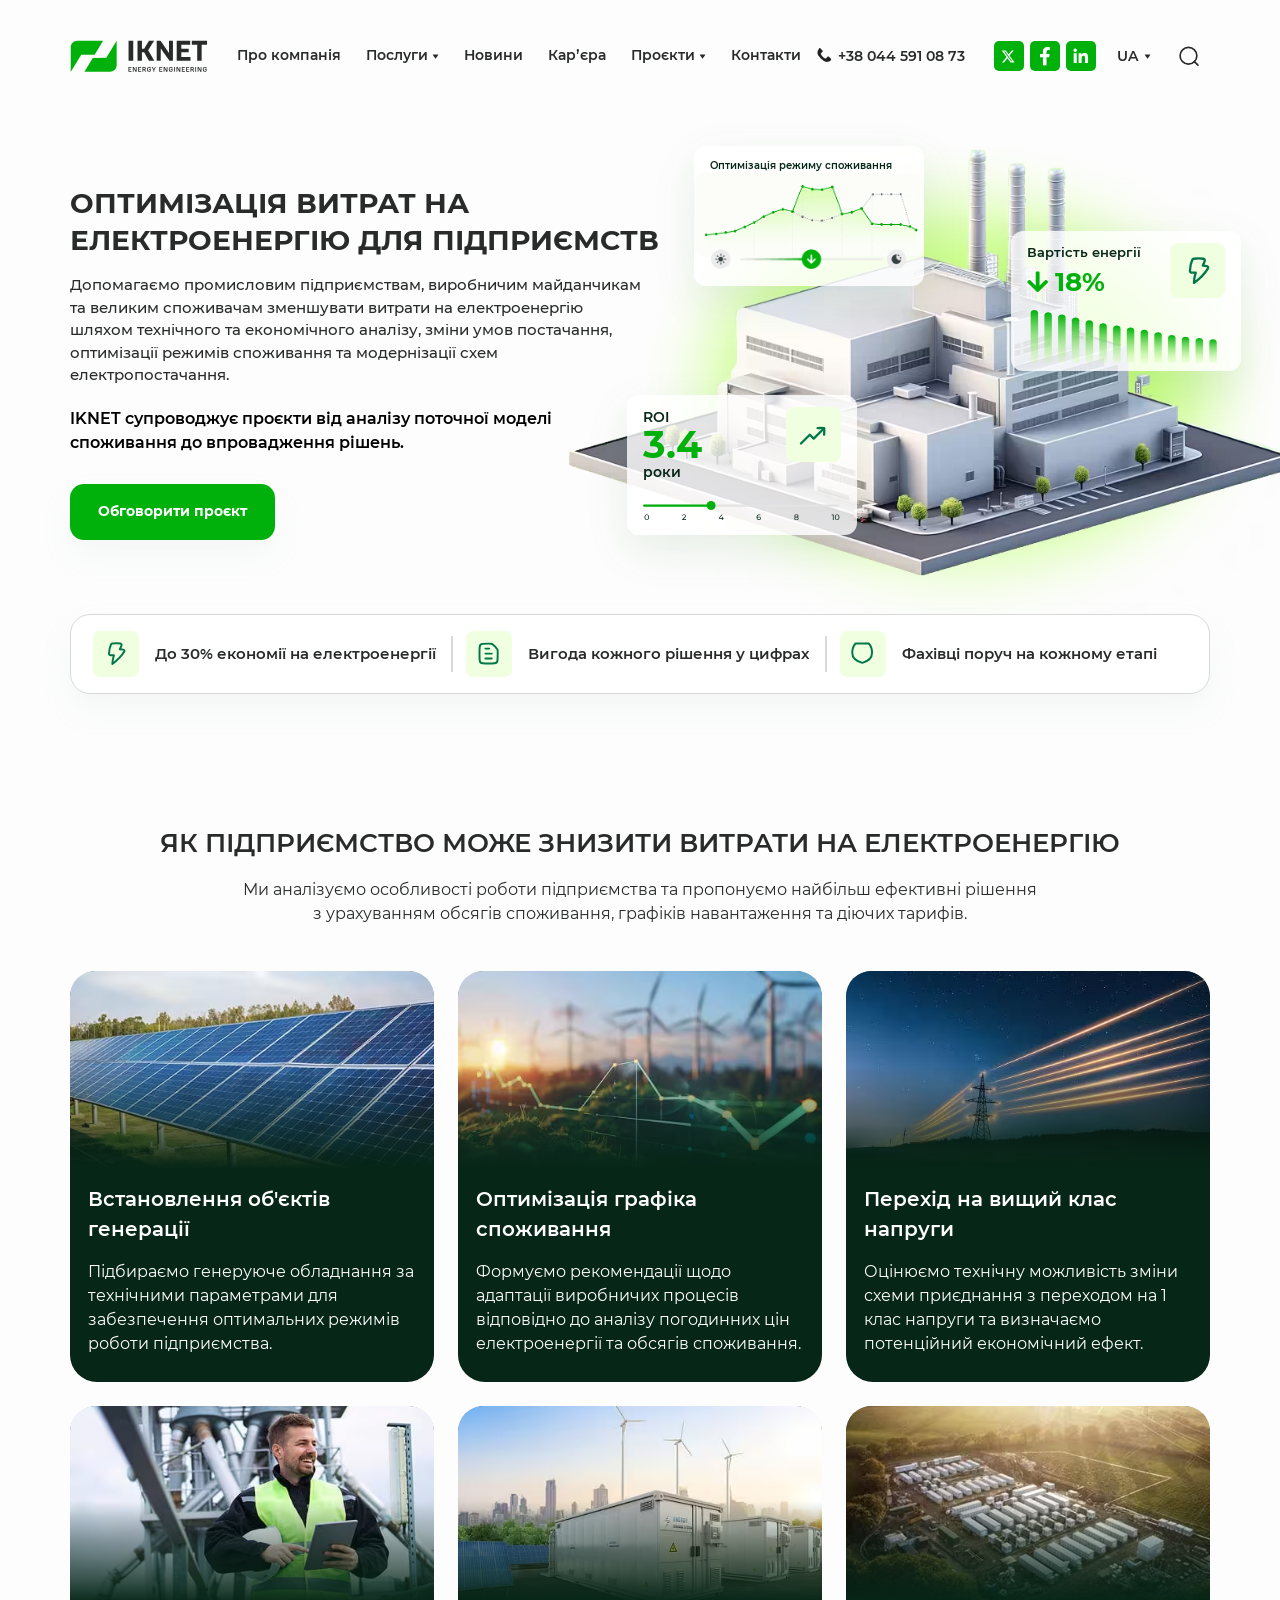
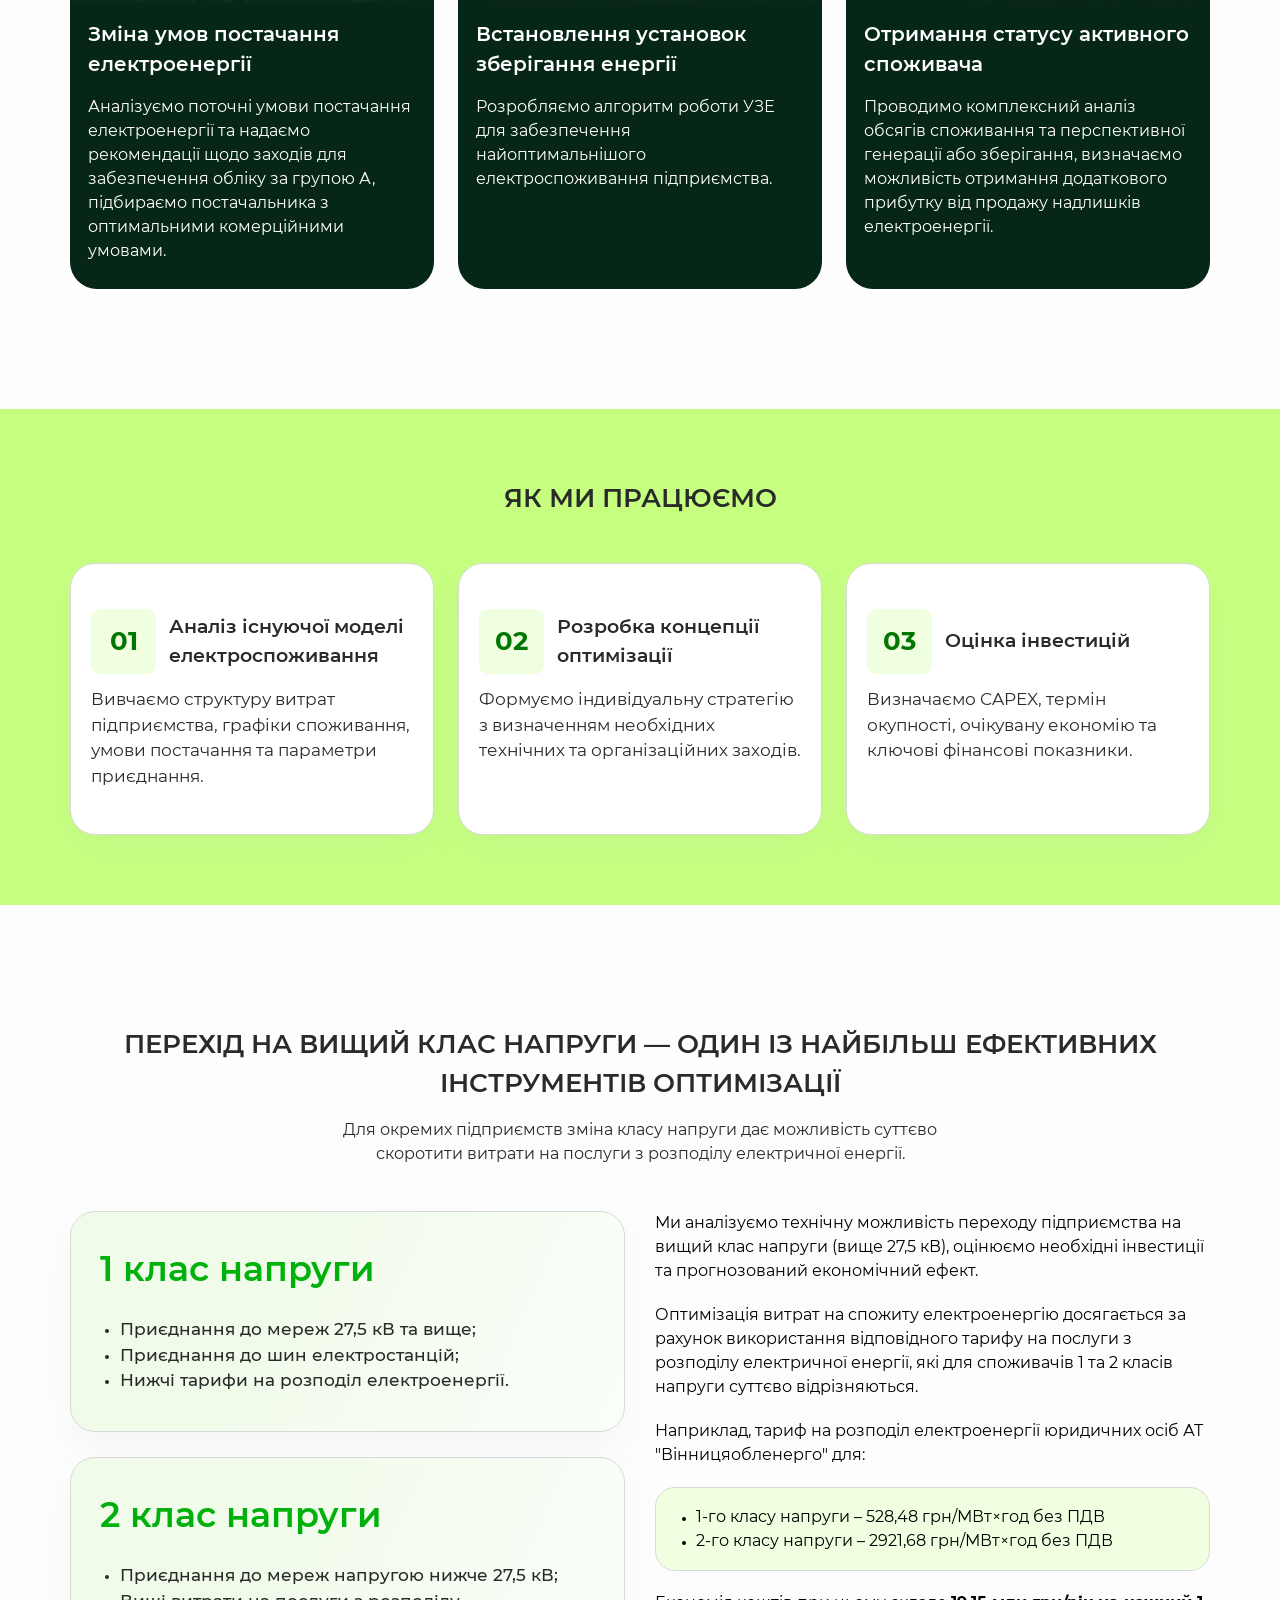
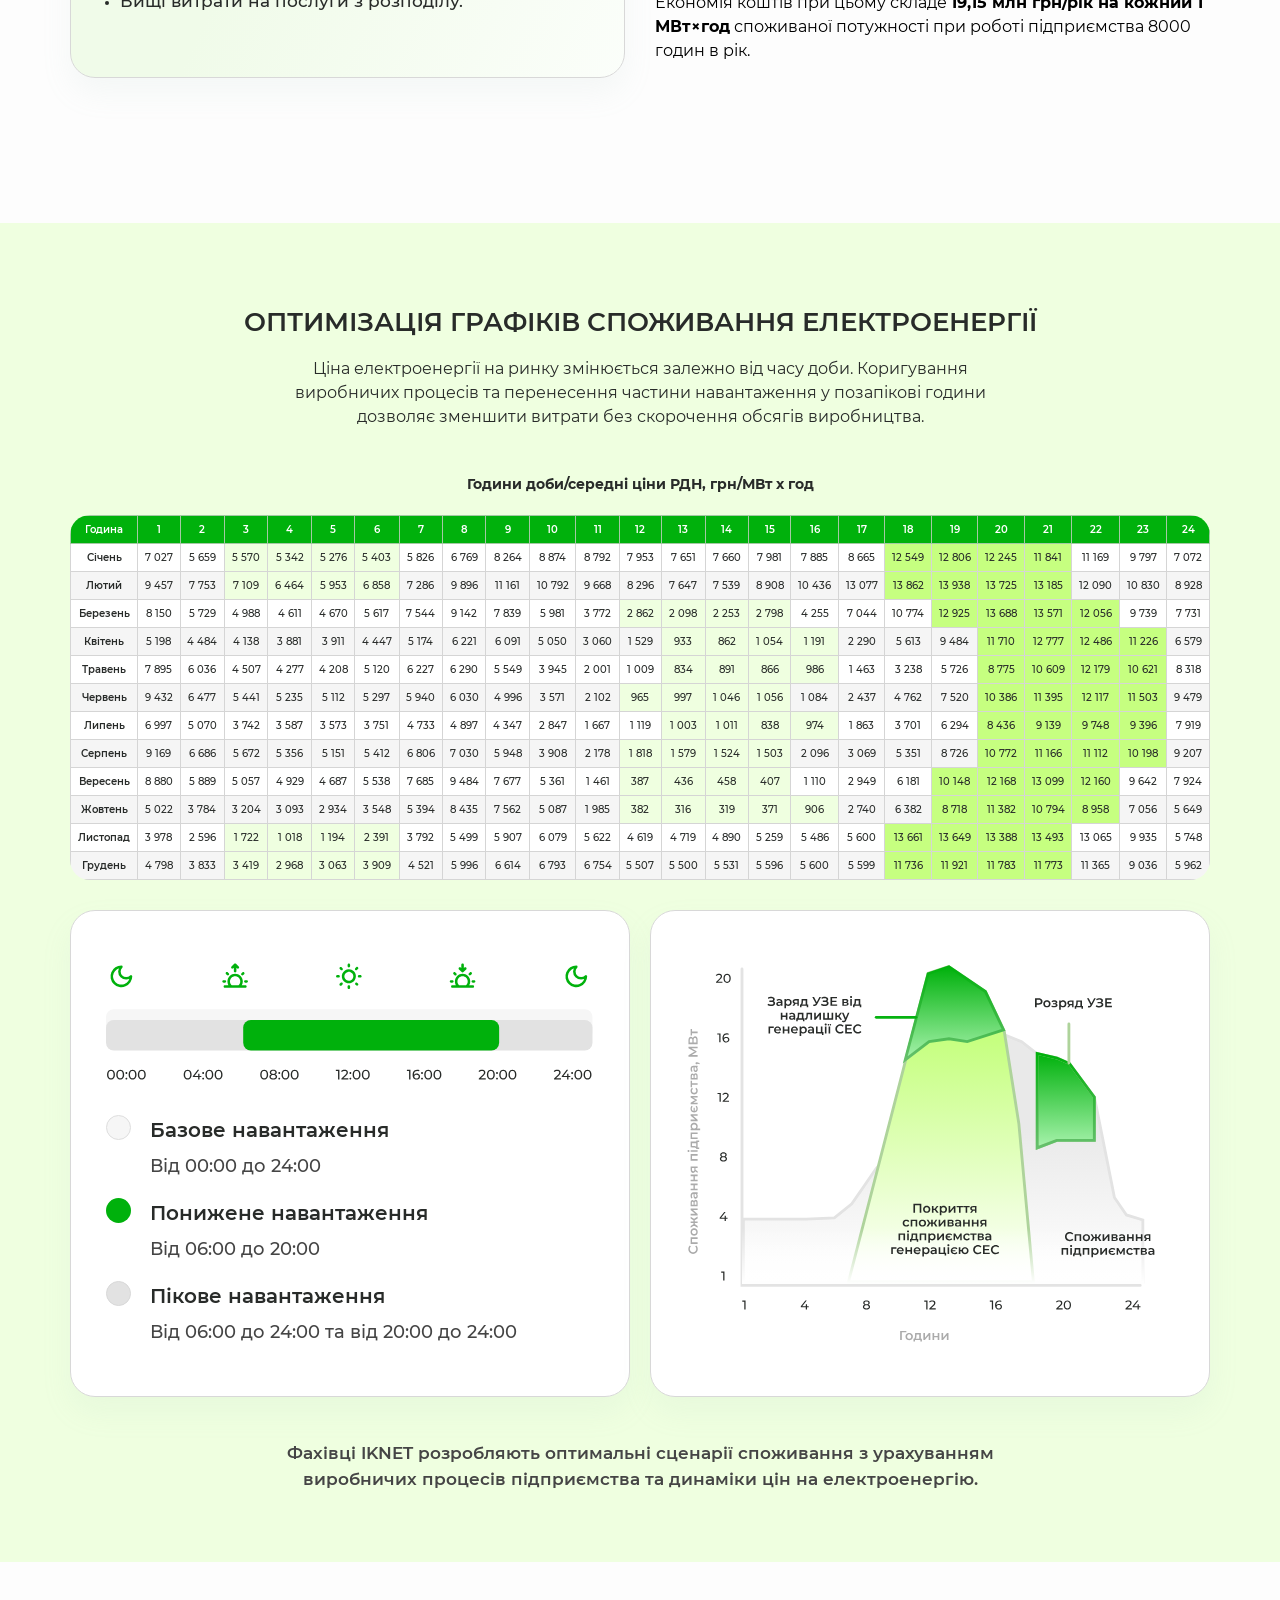
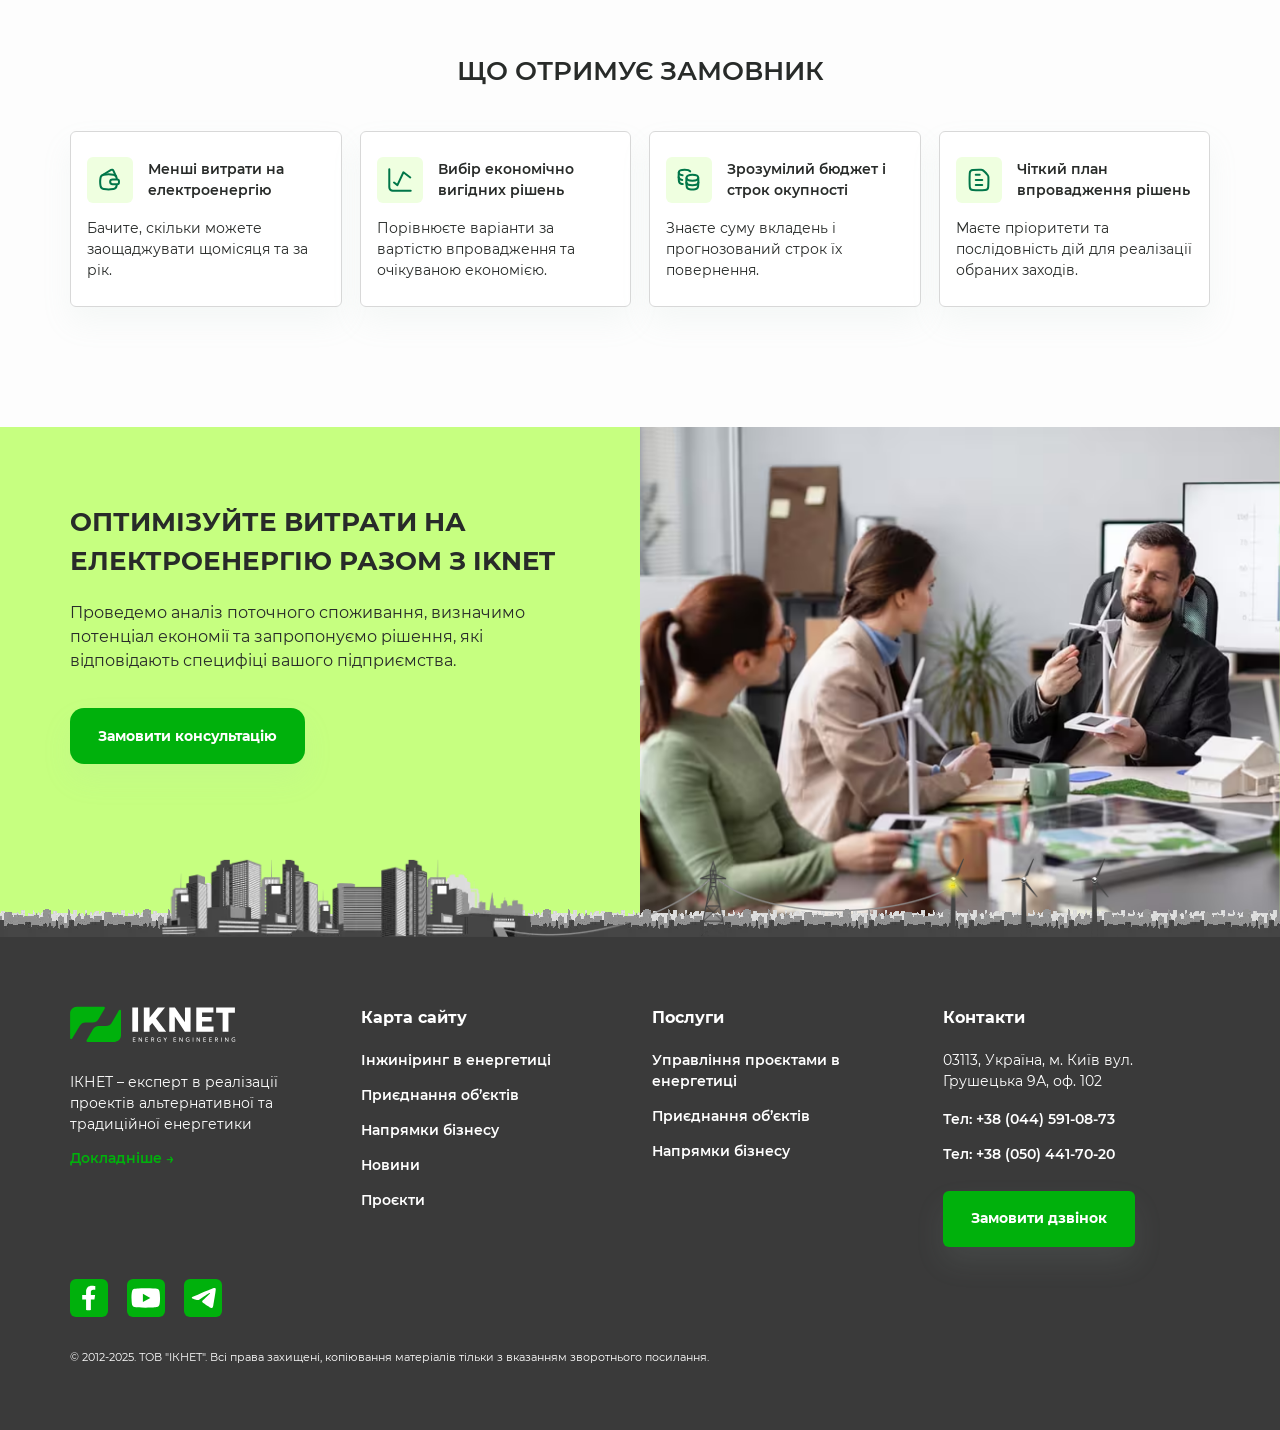
==== commit 2769cc92: "Add files via upload" ====
--- a/optimizing-electricity.html
+++ b/optimizing-electricity.html
@@ -13,15 +13,15 @@
 	<meta name="format-detection" content="telephone=no" />
 	<link rel="shortcut icon" href="favicon.png" />
 	<link rel="stylesheet" href="libs/slick-1.5.9/slick/slick.min.css" />
-	<link rel="stylesheet" href="css/fonts.css?ver=1.22" />
-	<link rel="stylesheet" href="css/main.css?ver=1.22" />
-	<link rel="stylesheet" href="css/media.css?ver=1.22" />
+	<link rel="stylesheet" href="css/fonts.css?ver=1.23" />
+	<link rel="stylesheet" href="css/main.css?ver=1.23" />
+	<link rel="stylesheet" href="css/media.css?ver=1.23" />
 </head>
 <body>
 
 	<div class="wrapper">
  
-		<header class="header default">
+		<header class="header default"> 
 			<div class="container">
 				<div class="header__wrapper fadeInDown wow" data-wow-iteration="1" data-wow-delay="0.3s" data-wow-duration="1.3s">
 					<a href="#" class="logo"> 
@@ -947,6 +947,6 @@
 	<script src="libs/animate/wow.min.js" defer></script>
 	<script src="libs/mask/jquery.maskedinput.min.js" defer></script>
 	<script src="libs/jquery-spincrement/jquery.spincrement.min.js" defer></script>
-	<script src="js/common.js?ver=1.22" defer></script>
+	<script src="js/common.js?ver=1.23" defer></script>
 </body>
 </html>
--- a/css/main.css
+++ b/css/main.css
@@ -2758,6 +2758,10 @@
 text-transform: uppercase;
 font-weight: 700;
 }
+.hero-optimizing__content {
+	position: relative;
+	z-index: 1;
+}
 .hero-optimizing__text {
 	font-size: 20px;
 	max-width: 786px;
@@ -3343,4 +3347,4 @@
 }
 .box-graphics__scale {
 	margin-bottom: 52px;
-}+} 
--- a/css/media.css
+++ b/css/media.css
@@ -1,4 +1,41 @@
 /*==========  Desktop First Method  ==========*/
+@media only screen and (max-width : 1850px) {
+    .hero-optimizing__image picture img,
+    .hero-optimizing__image>img {
+        width: 900px;
+        height: auto;
+    }
+    .hero-optimizing__title {
+        font-size: 36px;
+    }
+    .hero-optimizing__text {
+        font-size: 18px;
+        max-width: 704px;
+    }
+    .hero-optimizing__descr {
+        font-size: 20px;
+        max-width: 670px;
+    }
+    .hero-optimizing__wrapper {
+        grid-template-columns: 1.5fr 1fr;
+    }
+    .hero-optimizing__image {
+        margin-right: -231px;
+        left: -173px;
+    }
+    .item-optimizing--2 {
+        right: 48px;
+        top: 123px;
+    }
+    .item-optimizing--1 {
+        left: 202px;
+        top: 31px;
+    }
+    .item-optimizing--3 {
+        left: 103px;
+        bottom: 78px;
+    }
+}
 @media only screen and (max-width : 1760px) {
     .modal-content {
         font-size: 13px;
@@ -669,232 +706,233 @@
 
     /*optinizing*/
     .hero-optimizing__title {
-    font-size: 29px;
-    margin-bottom: 16px;
+        font-size: 28px;
+        padding-right: 22px;
+        margin-bottom: 16px;
     }
     .hero-optimizing__text {
         font-size: 15px;
         max-width: 578px;
     }
     .hero-optimizing__descr {
-    font-size: 16px;
-    max-width: 556px;
-    }
-     .hero-optimizing__image picture img,
-    .hero-optimizing__image > img {
-        width: 900px;
+        font-size: 16px;
+        max-width: 556px;
+    }
+    .hero-optimizing__image picture img,
+    .hero-optimizing__image>img {
+        width: 830px;
         height: auto;
     }
     .hero-optimizing__wrapper {
-    grid-template-columns: 1.6fr 1fr;
-}
-.item-optimizing {
-    width: 230px;
-    height: 140px;
-    padding: 12px 16px;
-}
-.item-optimizing--1 .item-optimizing__image {
-    margin: 0 -16px;
-}
-.item-optimizing--1 .item-optimizing__image img {
-    max-width: 100%;
-    height: auto;
-}
-.item-optimizing--1 .item-optimizing__title {
-    font-size: 10px;
-}
-.hero-optimizing__image {
-    margin-right: -426px;
-    left: -258px;
-}
-.item-optimizing--1 {
-    left: 225px;
-    top: 48px;
-}
-.item-optimizing--2 {
-    right: 140px;
-    top: 166px;
-}
-.item-optimizing--3 {
-    left: 135px;
-    bottom: 70px;
-}
-.item-optimizing__icon {
-    width: 55px;
-    height: 55px;
-}
-.item-optimizing__icon img {
-    width: 28px;
-    height: auto;
-}
-.item-optimizing--3 .item-optimizing__title {
-    font-size: 14px;
-}
-.item-optimizing--3 .item-optimizing__value {
-    font-size: 38px;
-}
-.item-optimizing__image img {
-    max-width: 100%;
-    height: auto;
-}
+        grid-template-columns: 1.6fr 1fr;
+    }
+    .item-optimizing {
+        width: 230px;
+        height: 140px;
+        padding: 12px 16px;
+    }
+    .item-optimizing--1 .item-optimizing__image {
+        margin: 0 -16px;
+    }
+    .item-optimizing--1 .item-optimizing__image img {
+        max-width: 100%;
+        height: auto;
+    }
+    .item-optimizing--1 .item-optimizing__title {
+        font-size: 10px;
+    }
+    .hero-optimizing__image {
+        margin-right: -426px;
+        left: -258px;
+    }
+    .item-optimizing--1 {
+        left: 180px;
+        top: 35px;
+    }
+    .item-optimizing--2 {
+        right: 137px;
+        top: 120px;
+    }
+    .item-optimizing--3 {
+        left: 113px;
+        bottom: 79px;
+    }
+    .item-optimizing__icon {
+        width: 55px;
+        height: 55px;
+    }
+    .item-optimizing__icon img {
+        width: 28px;
+        height: auto;
+    }
+    .item-optimizing--3 .item-optimizing__title {
+        font-size: 14px;
+    }
+    .item-optimizing--3 .item-optimizing__value {
+        font-size: 38px;
+    }
+    .item-optimizing__image img {
+        max-width: 100%;
+        height: auto;
+    }
     .item-optimizing--2 .item-optimizing__image img {
         max-width: 220px;
     }
     .item-optimizing__title {
-    font-size: 13px;
+        font-size: 13px;
     }
     .item-optimizing__value img {
         max-width: 22px;
         height: auto;
     }
     .item-optimizing__value {
-    font-size: 26px;
+        font-size: 26px;
     }
     .hero-optimizing .btn-main {
-    margin-top: 29px;
-}
-.unit-optimizing {
-    gap: 16px;
-    font-size: 15px;
-}
-.unit-optimizing__icon {
-    width: 46px;
-    height: 46px;
-}
-.unit-optimizing__icon img {
-    width: 24px;
-    height: auto;
-}
-.hero-optimizing__bottom {
-    padding: 16px 22px;
-    gap: 26px;
-}
-.unit-optimizing::after {
-    right: -13px;
-}
-.optimizing-graphics .descr-section, .voltage-classes .descr-section, .reduction-consumption .descr-section {
-    font-size: 16px;
-    max-width: 798px;
-}
-.item-info__image {
-    height: 213px;
-}
-.item-info__content {
-    padding: 26px 18px;
-    padding-top: 0;
-}
-.item-info__title {
-    font-size: 20px;
-}
-.item-info {
-    font-size: 16px;
-}
-.reduction-consumption {
-    padding-bottom: 120px;
-}
-.how-we-work .item-cycle {
-    font-size: 17px;
-    padding: 45px 20px;
-}
-.how-we-work .item-cycle__head {
-    margin-bottom: 13px;
-    gap: 13px;
-}
-.how-we-work .item-cycle__title {
-    font-size: 19px;
-}
-.voltage-classes {
-    padding: 120px 0;
-}
-.voltage-classes .descr-section {
-    max-width: 668px;
-}
-.voltage-classes__title {
-    font-size: 35px;
-    margin-bottom: 27px;
-}
-.voltage-classes__item {
-    padding: 36px 29px;
-    min-height: 221px;
-    margin-bottom: 25px;
-    font-size: 17px;
-}
-.voltage-classes__info {
-    font-size: 16px;
-}
-.optimizing-graphics .descr-section {
-    max-width: 730px;
-}
-.table-graphics th, .table-graphics tbody td {
-    font-size: 10px;
-    padding: 6px;
-}
-.optimizing-graphics__wrapper {
-    gap: 20px;
-    margin-top: 30px;
-}
-.bars-graphics__time {
-    margin-top: 15px;
-    margin-bottom: 34px;
-    font-size: 15px;
-}
-.bars-graphics {
-    height: 33px;
-    margin-top: 32px;
-}
-.box-graphics__icons img {
-    width: 35px;
-    height: auto;
-}
-.box-graphics__item {
-    padding-left: 44px;
-    margin-bottom: 18px;
-}
-.box-graphics__title {
-    font-size: 20px;
-    margin-bottom: 8px;
-}
-.box-graphics__descr {
-    font-size: 18px;    
-}
-.box-graphics__dot {
-    width: 25px;
-    height: 25px;
-}
-.optimizing-graphics__descr {
-    font-size: 17px;
-    max-width: 803px;
-    margin-top: 44px;
-}
-.optimizing-graphics {
-    padding-bottom: 70px;
-}
-.client-receives {
-    padding-top: 90px;
-    padding-bottom: 120px;
-}
-.box-main {
-    padding: 25px 16px;
-    font-size: 14px;
-}
-.box-main__head {
-    margin-bottom: 15px;
-    gap: 15px;
-}
-.cta-main__descr {
-    font-size: 16px;
-    margin-bottom: 35px;
-}
-.cta-main__content {
-    max-width: 525px;
-    padding-top: 76px;
-}
-.cta-main {
-    min-height: 510px;
-}
-.box-graphics__scale {
-    margin-bottom: 30px;
-}
+        margin-top: 29px;
+    }
+    .unit-optimizing {
+        gap: 16px;
+        font-size: 15px;
+    }
+    .unit-optimizing__icon {
+        width: 46px;
+        height: 46px;
+    }
+    .unit-optimizing__icon img {
+        width: 24px;
+        height: auto;
+    }
+    .hero-optimizing__bottom {
+        padding: 16px 22px;
+        gap: 26px;
+    }
+    .unit-optimizing::after {
+        right: -13px;
+    }
+    .optimizing-graphics .descr-section, .voltage-classes .descr-section, .reduction-consumption .descr-section {
+        font-size: 16px;
+        max-width: 798px;
+    }
+    .item-info__image {
+        height: 213px;
+    }
+    .item-info__content {
+        padding: 26px 18px;
+        padding-top: 0;
+    }
+    .item-info__title {
+        font-size: 20px;
+    }
+    .item-info {
+        font-size: 16px;
+    }
+    .reduction-consumption {
+        padding-bottom: 120px;
+    }
+    .how-we-work .item-cycle {
+        font-size: 17px;
+        padding: 45px 20px;
+    }
+    .how-we-work .item-cycle__head {
+        margin-bottom: 13px;
+        gap: 13px;
+    }
+    .how-we-work .item-cycle__title {
+        font-size: 19px;
+    }
+    .voltage-classes {
+        padding: 120px 0;
+    }
+    .voltage-classes .descr-section {
+        max-width: 668px;
+    }
+    .voltage-classes__title {
+        font-size: 35px;
+        margin-bottom: 27px;
+    }
+    .voltage-classes__item {
+        padding: 36px 29px;
+        min-height: 221px;
+        margin-bottom: 25px;
+        font-size: 17px;
+    }
+    .voltage-classes__info {
+        font-size: 16px;
+    }
+    .optimizing-graphics .descr-section {
+        max-width: 730px;
+    }
+    .table-graphics th, .table-graphics tbody td {
+        font-size: 10px;
+        padding: 6px;
+    }
+    .optimizing-graphics__wrapper {
+        gap: 20px;
+        margin-top: 30px;
+    }
+    .bars-graphics__time {
+        margin-top: 15px;
+        margin-bottom: 34px;
+        font-size: 15px;
+    }
+    .bars-graphics {
+        height: 33px;
+        margin-top: 32px;
+    }
+    .box-graphics__icons img {
+        width: 35px;
+        height: auto;
+    }
+    .box-graphics__item {
+        padding-left: 44px;
+        margin-bottom: 18px;
+    }
+    .box-graphics__title {
+        font-size: 20px;
+        margin-bottom: 8px;
+    }
+    .box-graphics__descr {
+        font-size: 18px;
+    }
+    .box-graphics__dot {
+        width: 25px;
+        height: 25px;
+    }
+    .optimizing-graphics__descr {
+        font-size: 17px;
+        max-width: 803px;
+        margin-top: 44px;
+    }
+    .optimizing-graphics {
+        padding-bottom: 70px;
+    }
+    .client-receives {
+        padding-top: 90px;
+        padding-bottom: 120px;
+    }
+    .box-main {
+        padding: 25px 16px;
+        font-size: 14px;
+    }
+    .box-main__head {
+        margin-bottom: 15px;
+        gap: 15px;
+    }
+    .cta-main__descr {
+        font-size: 16px;
+        margin-bottom: 35px;
+    }
+    .cta-main__content {
+        max-width: 525px;
+        padding-top: 76px;
+    }
+    .cta-main {
+        min-height: 510px;
+    }
+    .box-graphics__scale {
+        margin-bottom: 30px;
+    }
 }
 
 
@@ -1374,83 +1412,97 @@
     }
 
     /*optinizing*/
-        .hero-optimizing__image picture img, .hero-optimizing__image > img {
-        width: 750px;
-        }
-            .hero-optimizing__image {
+    .hero-optimizing__image picture img, .hero-optimizing__image>img {
+        width: 690px;
+    }
+    .hero-optimizing__image {
         margin-right: -375px;
-        left: -188px;
-    }
-        .hero-optimizing__title {
+        left: -146px;
+    }
+    .hero-optimizing__title {
         font-size: 23px;
+        padding-right: 0;
         margin-bottom: 15px;
     }
-        .hero-optimizing__text {
+    .hero-optimizing__text {
         font-size: 13px;
-        }
-            .hero-optimizing__descr {
-        font-size: 14px;
-            }
-                .item-optimizing {
+    }
+    .hero-optimizing__descr {
+        font-size: 14px;
+        max-width: 410px;
+    }
+    .item-optimizing--1 {
+        left: 128px;
+        top: 26px;
+    }
+    .item-optimizing--2 {
+        right: 166px;
+        top: 166px;
+    }
+    .item-optimizing--3 {
+        left: 82px;
+        bottom: 63px;
+    }
+    .item-optimizing {
         width: 213px;
         height: 124px;
         padding: 10px 11px;
     }
-        .item-optimizing--1 .item-optimizing__image {
+    .item-optimizing--1 .item-optimizing__image {
         margin: 0 -10px;
     }
-        .item-optimizing__title {
+    .item-optimizing__title {
         font-size: 12px;
     }
-        .item-optimizing__icon {
+    .item-optimizing__icon {
         width: 50px;
         height: 50px;
     }
-        .item-optimizing__value {
+    .item-optimizing__value {
         font-size: 22px;
     }
-        .item-optimizing--2 .item-optimizing__image img {
+    .item-optimizing--2 .item-optimizing__image img {
         max-width: 206px;
     }
-        .item-optimizing--3 .item-optimizing__value {
+    .item-optimizing--3 .item-optimizing__value {
         font-size: 35px;
     }
-        .item-optimizing--3 .item-optimizing__title {
+    .item-optimizing--3 .item-optimizing__title {
         font-size: 13px;
     }
     .grid-main {
-    gap: 18px;
-    }
-        .item-info__title {
+        gap: 18px;
+    }
+    .item-info__title {
         font-size: 18px;
     }
-        .item-info__content {
+    .item-info__content {
         padding: 20px 14px;
         padding-top: 0;
     }
-        .item-info {
-        font-size: 14px;
-    }
-        .item-info__image {
+    .item-info {
+        font-size: 14px;
+    }
+    .item-info__image {
         height: 180px;
     }
-        .how-we-work .item-cycle__title {
-        font-size: 16px;
-    }
-        .how-we-work .item-cycle {
+    .how-we-work .item-cycle__title {
+        font-size: 16px;
+    }
+    .how-we-work .item-cycle {
         font-size: 15px;
         padding: 36px 15px;
     }
-        .voltage-classes__info {
-        font-size: 14px;
-    }
-        .voltage-classes__item {
+    .voltage-classes__info {
+        font-size: 14px;
+    }
+    .voltage-classes__item {
         padding: 29px 23px;
         min-height: 205px;
         margin-bottom: 22px;
         font-size: 15px;
     }
-        .voltage-classes__title {
+    .voltage-classes__title {
         font-size: 31px;
         margin-bottom: 20px;
     }
@@ -1461,16 +1513,16 @@
         overflow: auto;
     }
     .table-graphics table {
-      width: max-content;
-      overflow: initial;
-    }
-        .box-graphics__title {
+        width: max-content;
+        overflow: initial;
+    }
+    .box-graphics__title {
         font-size: 17px;
-        }
-            .box-graphics__descr {
+    }
+    .box-graphics__descr {
         font-size: 15px;
     }
-        .box-graphics__item {
+    .box-graphics__item {
         padding-left: 32px;
         margin-bottom: 13px;
     }
@@ -1484,12 +1536,12 @@
     .box-graphics__icons img {
         width: 30px;
     }
-        .bars-graphics__time {
+    .bars-graphics__time {
         margin-top: 13px;
         margin-bottom: 26px;
         font-size: 13px;
     }
-        .box-main {
+    .box-main {
         padding: 19px 14px;
         font-size: 12px;
     }
@@ -1497,11 +1549,11 @@
         padding-top: 80px;
         padding-bottom: 90px;
     }
-        .cta-main__descr {
+    .cta-main__descr {
         font-size: 14px;
         margin-bottom: 30px;
     }
-        .cta-main__content {
+    .cta-main__content {
         max-width: 452px;
         padding-top: 70px;
     }
@@ -2671,7 +2723,7 @@
     }
     .slider-hero__item--2 .hero__image::before {
         background: linear-gradient(180deg, #FFFFFF 0%, rgba(255, 255, 255, 0) 61.38%);
-    }   
+    }
 
 
     /*optinizing*/
@@ -2688,10 +2740,10 @@
     }
     .hero-optimizing__title {
         font-size: 26px;
-line-height: 130%;
+        line-height: 130%;
         text-align: center;
     }
-    .hero-optimizing__image picture img, .hero-optimizing__image > img {
+    .hero-optimizing__image picture img, .hero-optimizing__image>img {
         width: 489px;
     }
     .hero-optimizing__image {
@@ -2724,13 +2776,13 @@
         right: -5px;
         top: 80px;
     }
-        .item-optimizing__value {
-        font-size: 14px;
-    }
-        .item-optimizing__value img {
+    .item-optimizing__value {
+        font-size: 14px;
+    }
+    .item-optimizing__value img {
         max-width: 11px;
-        }
-            .item-optimizing__title {
+    }
+    .item-optimizing__title {
         font-size: 6px;
     }
     .item-optimizing__icon {
@@ -2741,7 +2793,7 @@
     .item-optimizing__icon img {
         width: 15px;
     }
-        .item-optimizing--2 .item-optimizing__image img {
+    .item-optimizing--2 .item-optimizing__image img {
         max-width: 124px;
     }
     .item-optimizing--3 .item-optimizing__title {
@@ -2779,7 +2831,7 @@
     .unit-optimizing {
         gap: 16px;
         font-size: 14px;
-line-height: 150%;
+        line-height: 150%;
         padding: 12px 0;
         border-bottom: 1px #d9d9d9 solid;
     }
@@ -2802,12 +2854,12 @@
         height: 80px;
     }
     .item-info__image {
-        height: 160px;
+        height: 190px;
     }
     .item-info__content {
         padding: 24px 20px;
     }
-        .item-info {
+    .item-info {
         font-size: 13px;
         border-radius: 18px;
     }
@@ -2840,11 +2892,11 @@
         margin-bottom: 16px;
         display: flex;
     }
-     .how-we-work .item-cycle__count {
+    .how-we-work .item-cycle__count {
         width: 46px;
         height: 46px;
         font-size: 20px;
-line-height: 150%;
+        line-height: 150%;
         border-radius: 6px;
         border: 1px solid #D8D8D8;
     }
@@ -2899,40 +2951,40 @@
         border-radius: 18px 0 0 18px;
     }
     .table-graphics th, .table-graphics tbody td {
-    font-size: 12px;
-    padding: 9px;
+        font-size: 12px;
+        padding: 9px;
     }
     .table-graphics {
-    scrollbar-width: none;
-    -ms-overflow-style: none;
-}
-.table-graphics::-webkit-scrollbar {
-    display: none;
-}
-.table-graphics tbody tr:last-child th:first-child {
-    border-radius: 0 0 0 18px;
-}
-.optimizing-graphics__wrapper {
-    gap: 24px;
-    grid-template-columns: 1fr;
-}
-.box-graphics {
-    padding: 24px 15px;
-    border-radius: 12px;
-}
-.box-graphics__icons img {
-    width: 19px;
-}
-.bars-graphics__light, .bars-graphics__primary, .bars-graphics__main {
-    border-radius: 5px;
-}
-.bars-graphics {
-    height: 18px;
-    margin-top: 17px;
-}
-.bars-graphics__light {
-    top: -6px;
-}
+        scrollbar-width: none;
+        -ms-overflow-style: none;
+    }
+    .table-graphics::-webkit-scrollbar {
+        display: none;
+    }
+    .table-graphics tbody tr:last-child th:first-child {
+        border-radius: 0 0 0 18px;
+    }
+    .optimizing-graphics__wrapper {
+        gap: 24px;
+        grid-template-columns: 1fr;
+    }
+    .box-graphics {
+        padding: 24px 15px;
+        border-radius: 12px;
+    }
+    .box-graphics__icons img {
+        width: 19px;
+    }
+    .bars-graphics__light, .bars-graphics__primary, .bars-graphics__main {
+        border-radius: 5px;
+    }
+    .bars-graphics {
+        height: 18px;
+        margin-top: 17px;
+    }
+    .bars-graphics__light {
+        top: -6px;
+    }
     .bars-graphics__time {
         margin-top: 8px;
         margin-bottom: 20px;
@@ -3015,10 +3067,10 @@
         height: auto;
         object-fit: initial;
     }
-    .cta-main + .footer .animation {
+    .cta-main+.footer .animation {
         margin-bottom: 58px;
     }
-    .cta-main + .footer::before {
+    .cta-main+.footer::before {
         top: 15px;
     }
 }
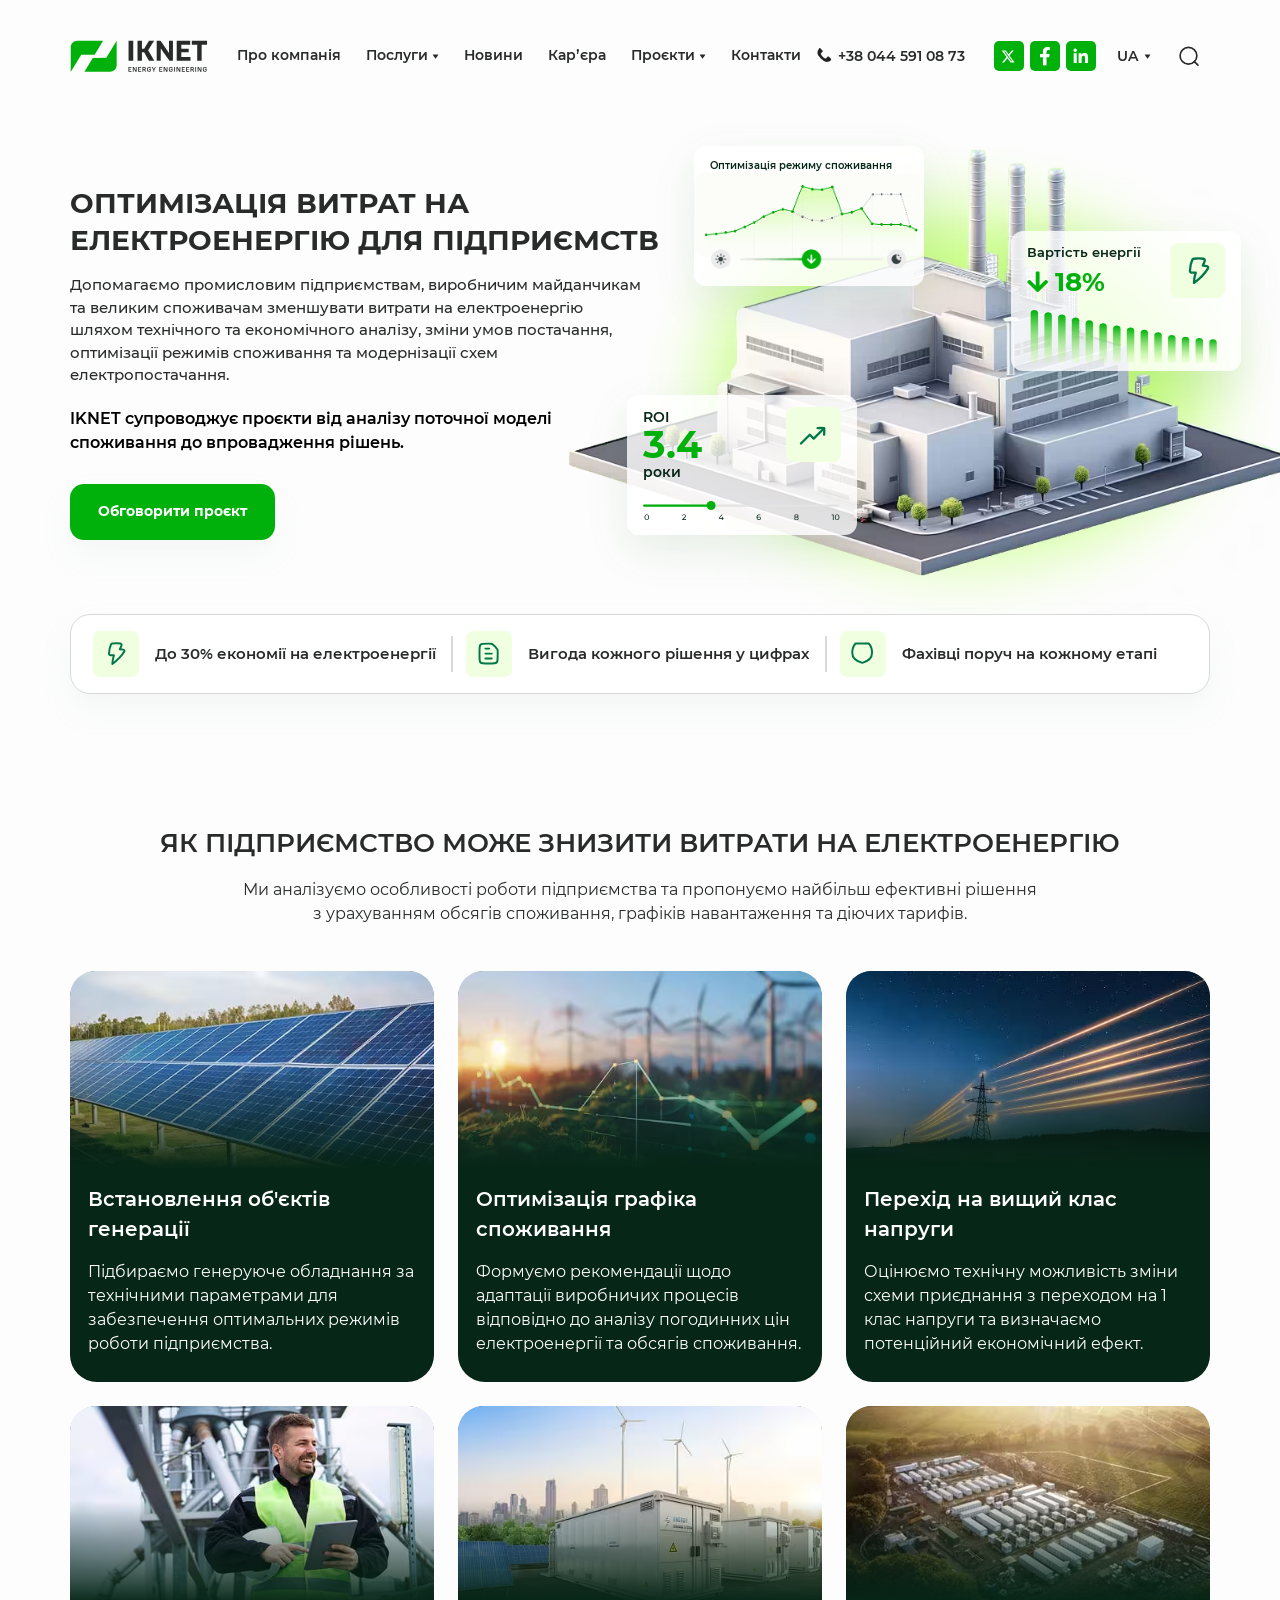
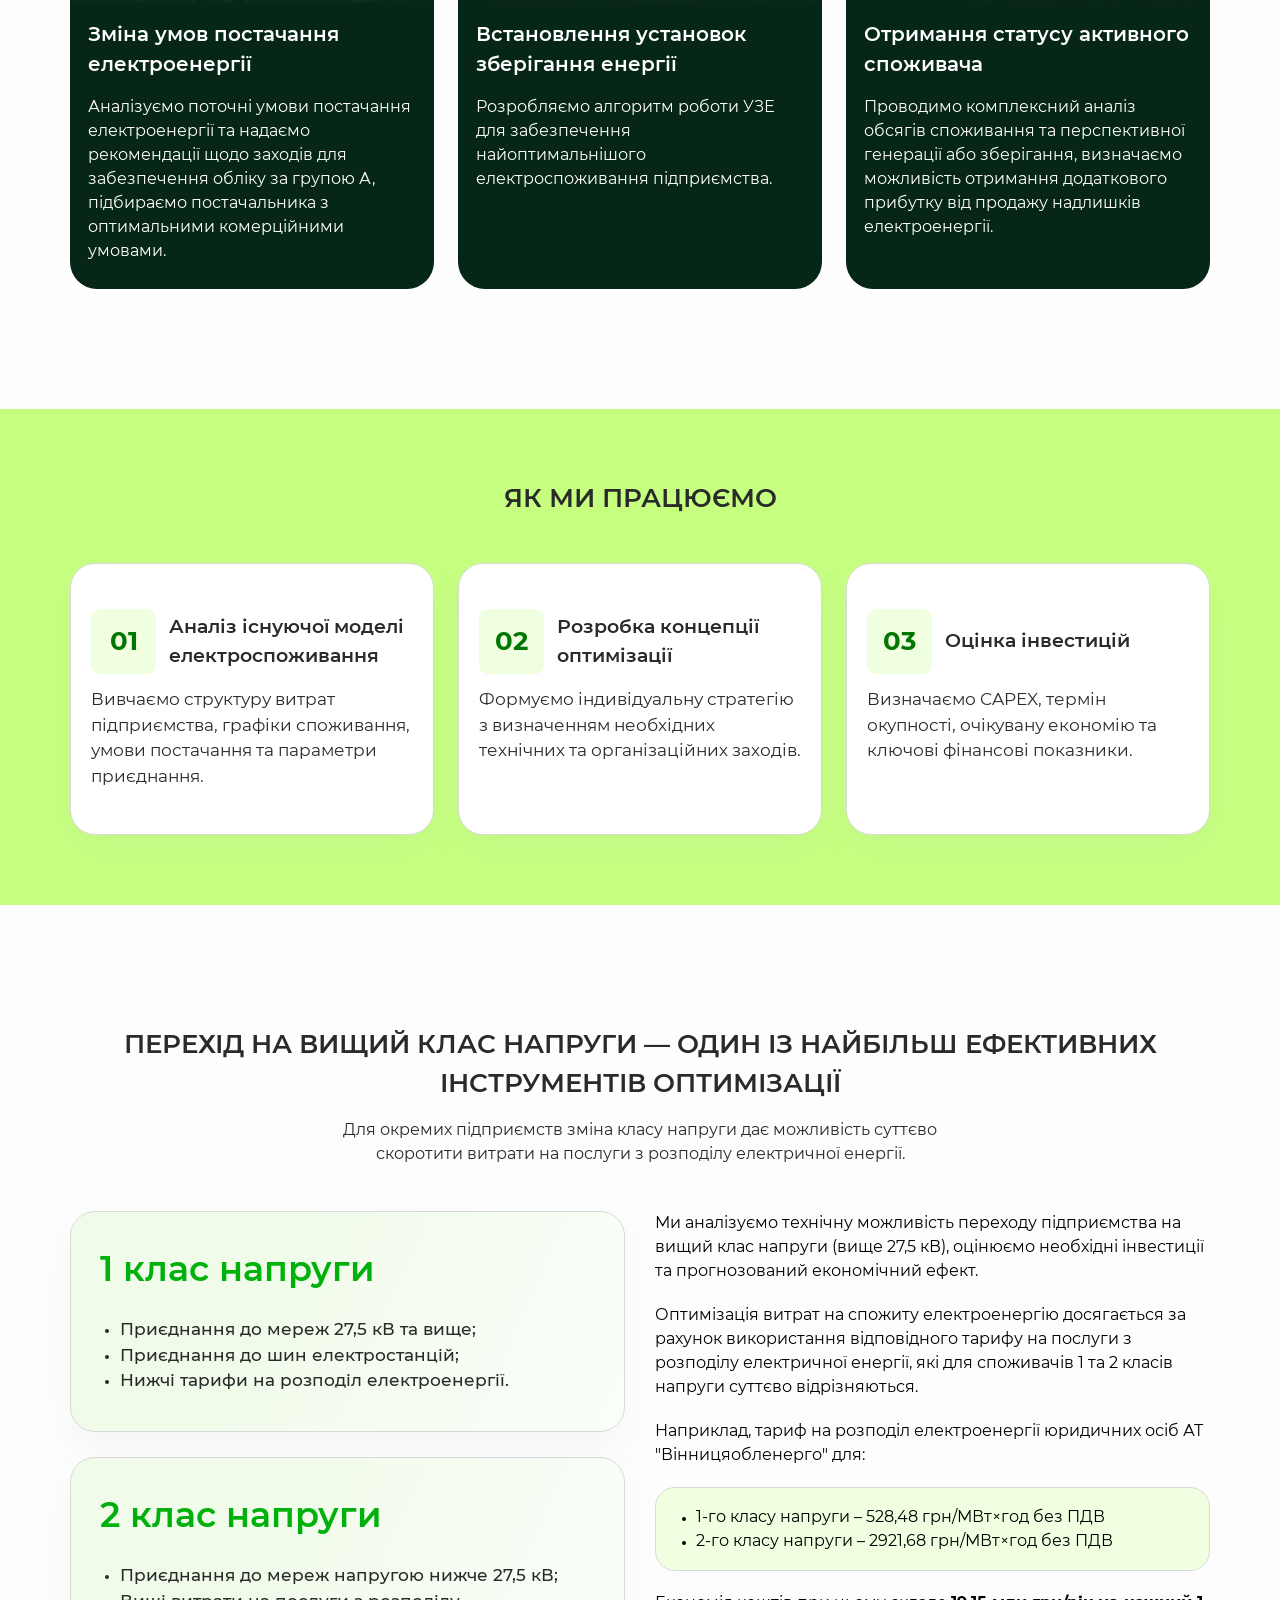
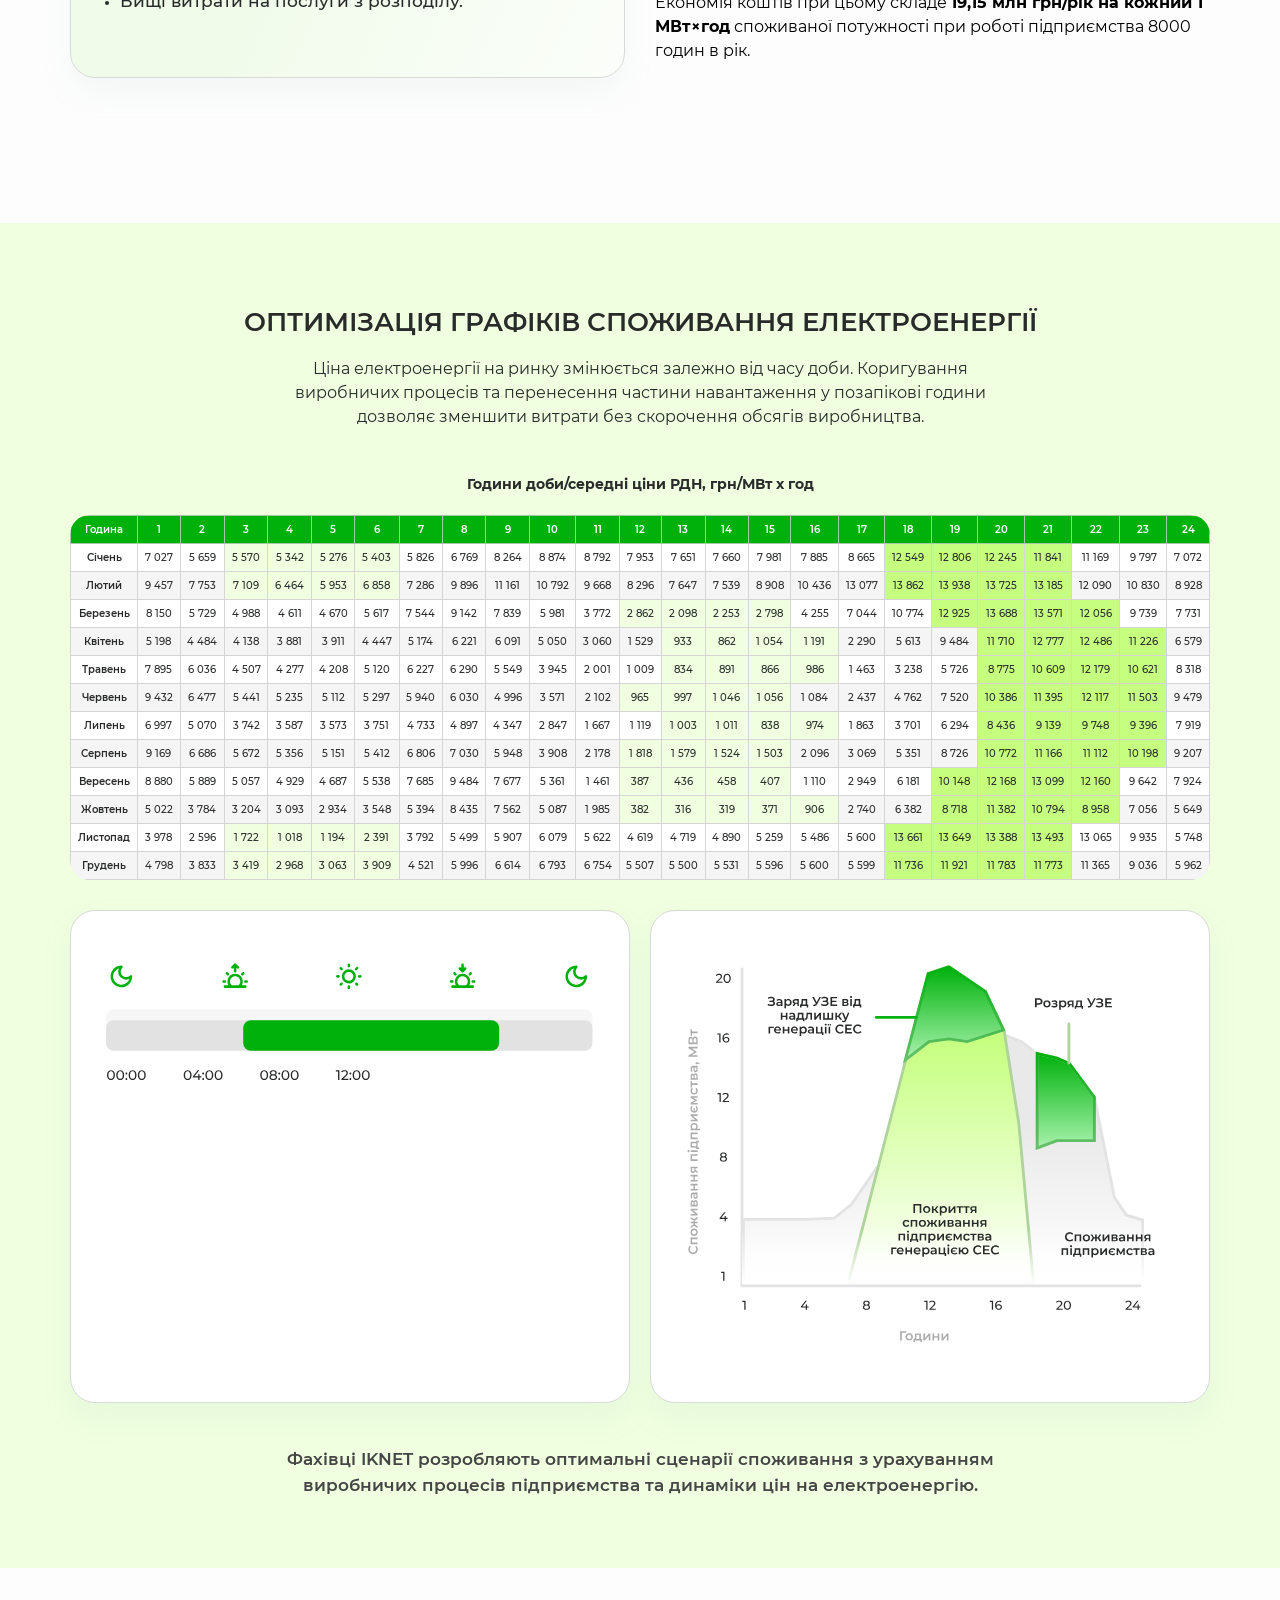
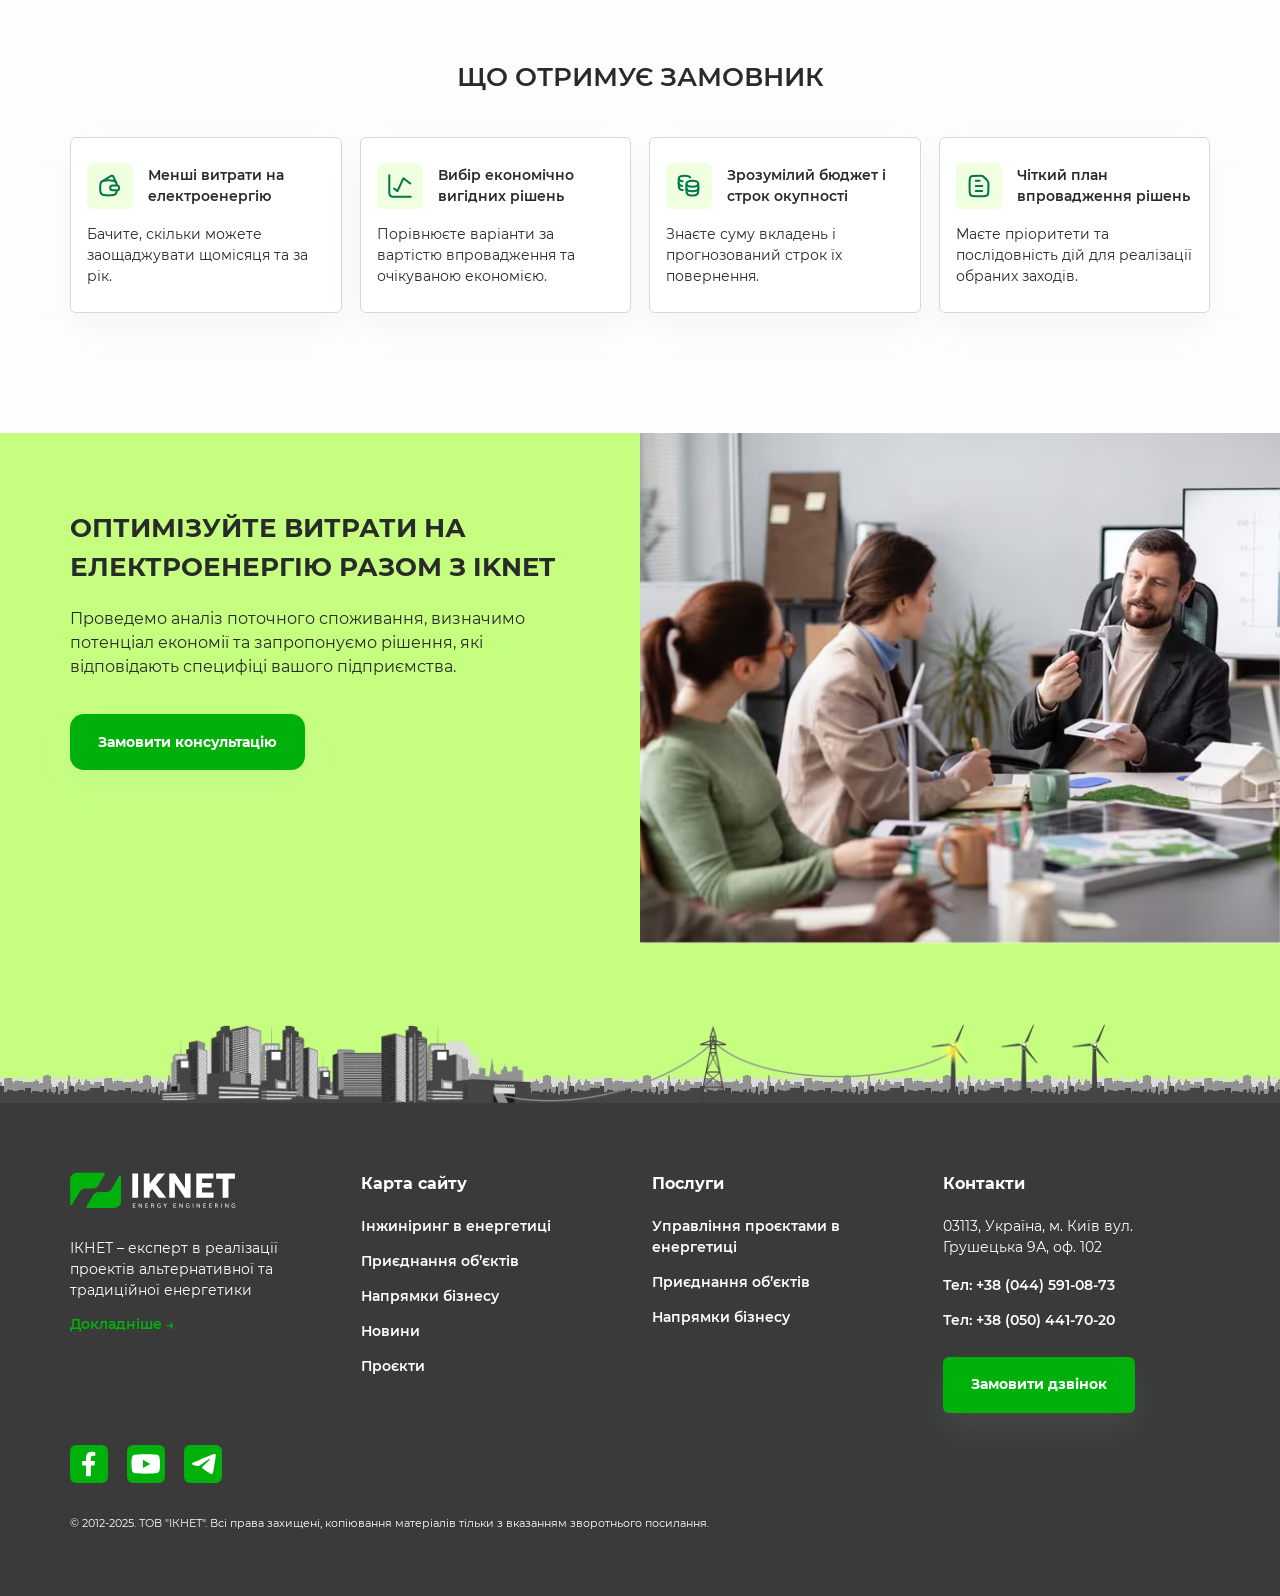
==== commit 27f17d37: "Add files via upload" ====
--- a/optimizing-electricity.html
+++ b/optimizing-electricity.html
@@ -13,9 +13,9 @@
 	<meta name="format-detection" content="telephone=no" />
 	<link rel="shortcut icon" href="favicon.png" />
 	<link rel="stylesheet" href="libs/slick-1.5.9/slick/slick.min.css" />
-	<link rel="stylesheet" href="css/fonts.css?ver=1.23" />
-	<link rel="stylesheet" href="css/main.css?ver=1.23" />
-	<link rel="stylesheet" href="css/media.css?ver=1.23" />
+	<link rel="stylesheet" href="css/fonts.css?ver=1.24" />
+	<link rel="stylesheet" href="css/main.css?ver=1.24" />
+	<link rel="stylesheet" href="css/media.css?ver=1.24" />
 </head>
 <body>
 
@@ -773,29 +773,114 @@
 					</table>
 				</div>
 				<div class="optimizing-graphics__wrapper">
-					<div class="box-graphics fadeInUp wow" data-wow-iteration="1" data-wow-delay="0.3s" data-wow-duration="1.5s">
+					<div class="box-graphics">
 						<div class="box-graphics__scale">
-							<img src="img/bars_graphics.svg" alt="навантаження">
-						</div>
-						<div class="box-graphics__item">
+							<svg width="635" height="162" viewBox="0 0 635 162" fill="none" xmlns="http://www.w3.org/2000/svg">
+								<path class="item-animation" d="M32.5 20C32.5 22.4723 31.7669 24.889 30.3934 26.9446C29.0198 29.0002 27.0676 30.6024 24.7835 31.5485C22.4995 32.4946 19.9861 32.7421 17.5614 32.2598C15.1366 31.7775 12.9093 30.587 11.1612 28.8388C9.41301 27.0907 8.2225 24.8634 7.74019 22.4386C7.25787 20.0139 7.50542 17.5005 8.45151 15.2165C9.39761 12.9324 10.9998 10.9801 13.0554 9.60663C15.111 8.23311 17.5277 7.5 20 7.5C18.3424 9.1576 17.4112 11.4058 17.4112 13.75C17.4112 16.0942 18.3424 18.3424 20 20C21.6576 21.6576 23.9058 22.5888 26.25 22.5888C28.5942 22.5888 30.8424 21.6576 32.5 20Z" stroke-width="3.33333" stroke-linecap="round" stroke-linejoin="round" stroke="#00B10C"/>
+								<path class="item-animation" d="M154.667 31.6661C154.225 31.6661 153.801 31.8417 153.489 32.1542C153.176 32.4668 153.001 32.8907 153.001 33.3327C153.001 33.7748 153.176 34.1987 153.489 34.5113C153.801 34.8238 154.225 34.9994 154.667 34.9994V31.6661ZM181.334 34.9994C181.776 34.9994 182.2 34.8238 182.512 34.5113C182.825 34.1987 183.001 33.7748 183.001 33.3327C183.001 32.8907 182.825 32.4668 182.512 32.1542C182.2 31.8417 181.776 31.6661 181.334 31.6661V34.9994ZM163.287 7.15608C163.128 7.30982 163.001 7.49373 162.914 7.69707C162.826 7.90041 162.78 8.11911 162.779 8.34041C162.777 8.56171 162.819 8.78117 162.903 8.986C162.986 9.19083 163.11 9.37691 163.267 9.5334C163.423 9.68989 163.609 9.81365 163.814 9.89745C164.019 9.98125 164.238 10.0234 164.46 10.0215C164.681 10.0196 164.9 9.97359 165.103 9.88625C165.306 9.7989 165.49 9.67193 165.644 9.51274L164.466 8.33441L163.287 7.15608ZM168.001 4.80108L169.179 3.62274C168.866 3.31029 168.443 3.13477 168.001 3.13477C167.559 3.13477 167.135 3.31029 166.822 3.62274L168.001 4.80108ZM170.357 9.51441C170.511 9.67359 170.695 9.80056 170.898 9.88791C171.102 9.97526 171.32 10.0212 171.542 10.0232C171.763 10.0251 171.982 9.98291 172.187 9.89911C172.392 9.81531 172.578 9.69156 172.735 9.53507C172.891 9.37858 173.015 9.19249 173.099 8.98767C173.182 8.78284 173.225 8.56337 173.223 8.34207C173.221 8.12078 173.175 7.90208 173.087 7.69874C173 7.4954 172.873 7.31149 172.714 7.15774L171.536 8.33441L170.357 9.51441ZM169.667 5.83441C169.667 5.39238 169.492 4.96846 169.179 4.6559C168.867 4.34334 168.443 4.16774 168.001 4.16774C167.559 4.16774 167.135 4.34334 166.822 4.6559C166.51 4.96846 166.334 5.39238 166.334 5.83441H169.667ZM166.334 13.3344C166.334 13.7764 166.51 14.2004 166.822 14.5129C167.135 14.8255 167.559 15.0011 168.001 15.0011C168.443 15.0011 168.867 14.8255 169.179 14.5129C169.492 14.2004 169.667 13.7764 169.667 13.3344H166.334ZM176.251 16.0611C175.947 16.3754 175.779 16.7964 175.783 17.2334C175.787 17.6704 175.962 18.0884 176.271 18.3974C176.58 18.7065 176.998 18.8817 177.435 18.8855C177.872 18.8893 178.293 18.7213 178.607 18.4177L177.429 17.2394L176.251 16.0611ZM179.786 17.2394C180.089 16.9251 180.257 16.5041 180.253 16.0671C180.25 15.6301 180.074 15.2121 179.765 14.903C179.456 14.594 179.038 14.4188 178.601 14.415C178.164 14.4112 177.743 14.5791 177.429 14.8827L178.607 16.0611L179.786 17.2394ZM181.334 24.9994C180.892 24.9994 180.468 25.175 180.155 25.4876C179.843 25.8001 179.667 26.224 179.667 26.6661C179.667 27.1081 179.843 27.532 180.155 27.8446C180.468 28.1571 180.892 28.3327 181.334 28.3327V24.9994ZM183.001 28.3327C183.443 28.3327 183.867 28.1571 184.179 27.8446C184.492 27.532 184.667 27.1081 184.667 26.6661C184.667 26.224 184.492 25.8001 184.179 25.4876C183.867 25.175 183.443 24.9994 183.001 24.9994V28.3327ZM154.667 28.3327C155.109 28.3327 155.533 28.1571 155.846 27.8446C156.158 27.532 156.334 27.1081 156.334 26.6661C156.334 26.224 156.158 25.8001 155.846 25.4876C155.533 25.175 155.109 24.9994 154.667 24.9994V28.3327ZM153.001 24.9994C152.559 24.9994 152.135 25.175 151.822 25.4876C151.51 25.8001 151.334 26.224 151.334 26.6661C151.334 27.1081 151.51 27.532 151.822 27.8446C152.135 28.1571 152.559 28.3327 153.001 28.3327V24.9994ZM157.394 18.4161C157.708 18.7197 158.129 18.8877 158.566 18.8839C159.003 18.8801 159.421 18.7048 159.73 18.3958C160.039 18.0868 160.215 17.6687 160.218 17.2317C160.222 16.7948 160.054 16.3737 159.751 16.0594L158.572 17.2377L157.394 18.4161ZM158.572 14.8827C158.42 14.7198 158.236 14.5893 158.031 14.4989C157.827 14.4084 157.607 14.36 157.384 14.3564C157.16 14.3527 156.939 14.394 156.732 14.4778C156.525 14.5615 156.336 14.686 156.178 14.8439C156.021 15.0017 155.896 15.1897 155.812 15.3967C155.728 15.6037 155.687 15.8254 155.69 16.0487C155.694 16.272 155.742 16.4923 155.832 16.6966C155.922 16.9008 156.053 17.0849 156.216 17.2377L157.394 16.0594L158.572 14.8827ZM154.667 33.3311V34.9977H181.334V31.6644H154.667V33.3311ZM164.466 8.33441L165.644 9.51274L169.179 5.97774L168.001 4.79941L166.822 3.62108L163.287 7.15608L164.466 8.33441ZM168.001 4.80108L166.822 5.97941L170.357 9.51441L171.536 8.33441L172.714 7.15774L169.181 3.62274L168.001 4.80108ZM168.001 5.83441H166.334V13.3344H169.667V5.83441H168.001ZM159.667 26.6677H161.334C161.334 24.8996 162.036 23.2039 163.287 21.9537C164.537 20.7035 166.233 20.0011 168.001 20.0011V16.6677C165.348 16.6677 162.805 17.7213 160.93 19.5967C159.054 21.472 158.001 24.0156 158.001 26.6677H159.667ZM168.001 18.3344V20.0011C169.769 20.0011 171.464 20.7035 172.715 21.9537C173.965 23.2039 174.667 24.8996 174.667 26.6677H178.001C178.001 24.0156 176.947 21.472 175.072 19.5967C173.196 17.7213 170.653 16.6677 168.001 16.6677V18.3344ZM176.334 26.6677H174.667C174.669 27.7029 174.428 28.7241 173.965 29.65C173.502 30.576 172.83 31.381 172.001 32.0011L173.001 33.3344L174.001 34.6677C175.243 33.7363 176.251 32.5284 176.945 31.1399C177.639 29.7513 178.001 28.2202 178.001 26.6677H176.334ZM163.001 33.3344L164.001 32.0011C163.173 31.3801 162.501 30.5749 162.038 29.6492C161.575 28.7235 161.334 27.7027 161.334 26.6677H158.001C158.001 29.9411 159.576 32.8461 162.001 34.6677L163.001 33.3344ZM177.429 17.2394L178.607 18.4177L179.786 17.2394L178.607 16.0611L177.429 14.8827L176.251 16.0611L177.429 17.2394ZM181.334 26.6661V28.3327H183.001V24.9994H181.334V26.6661ZM154.667 26.6661V24.9994H153.001V28.3327H154.667V26.6661ZM158.572 17.2377L159.751 16.0594L158.572 14.8827L157.394 16.0594L156.216 17.2377L157.394 18.4161L158.572 17.2377Z" fill="#00B10C"/>
+								<path class="item-animation" d="M305.401 28.334L304.217 29.5173C303.907 29.8296 303.733 30.252 303.733 30.6923C303.733 31.1326 303.907 31.555 304.217 31.8673C304.53 32.1777 304.952 32.352 305.392 32.352C305.833 32.352 306.255 32.1777 306.567 31.8673L307.751 30.684C308.024 30.3651 308.166 29.955 308.15 29.5356C308.134 29.1161 307.96 28.7182 307.663 28.4214C307.366 28.1246 306.969 27.9507 306.549 27.9345C306.13 27.9183 305.719 28.0609 305.401 28.334ZM304.334 20.0007C304.334 19.5586 304.158 19.1347 303.846 18.8221C303.533 18.5096 303.109 18.334 302.667 18.334H301.001C300.559 18.334 300.135 18.5096 299.822 18.8221C299.51 19.1347 299.334 19.5586 299.334 20.0007C299.334 20.4427 299.51 20.8666 299.822 21.1792C300.135 21.4917 300.559 21.6673 301.001 21.6673H302.667C303.109 21.6673 303.533 21.4917 303.846 21.1792C304.158 20.8666 304.334 20.4427 304.334 20.0007ZM316.001 8.33398C316.443 8.33398 316.867 8.15839 317.179 7.84583C317.492 7.53327 317.667 7.10935 317.667 6.66732V5.00065C317.667 4.55862 317.492 4.1347 317.179 3.82214C316.867 3.50958 316.443 3.33398 316.001 3.33398C315.559 3.33398 315.135 3.50958 314.822 3.82214C314.51 4.1347 314.334 4.55862 314.334 5.00065V6.66732C314.334 7.10935 314.51 7.53327 314.822 7.84583C315.135 8.15839 315.559 8.33398 316.001 8.33398ZM305.401 11.7507C305.711 12.0586 306.13 12.2321 306.567 12.234C306.787 12.2353 307.004 12.1932 307.207 12.1103C307.41 12.0273 307.595 11.9051 307.751 11.7507C308.061 11.4384 308.235 11.016 308.235 10.5757C308.235 10.1353 308.061 9.71292 307.751 9.40065L306.567 8.21732C306.248 7.94427 305.838 7.8016 305.419 7.8178C304.999 7.834 304.602 8.00789 304.305 8.30471C304.008 8.60154 303.834 8.99943 303.818 9.4189C303.802 9.83836 303.944 10.2485 304.217 10.5673L305.401 11.7507ZM325.401 12.234C325.838 12.2321 326.257 12.0586 326.567 11.7507L327.751 10.5673C327.925 10.4179 328.067 10.234 328.167 10.0273C328.267 9.82049 328.323 9.59527 328.332 9.36574C328.341 9.13621 328.302 8.90732 328.218 8.69345C328.135 8.47957 328.007 8.28533 327.845 8.1229C327.683 7.96048 327.488 7.83338 327.275 7.74959C327.061 7.6658 326.832 7.62712 326.602 7.63599C326.373 7.64485 326.147 7.70107 325.941 7.80111C325.734 7.90115 325.55 8.04285 325.401 8.21732L324.334 9.40065C324.024 9.71292 323.849 10.1353 323.849 10.5757C323.849 11.016 324.024 11.4384 324.334 11.7507C324.628 12.0429 325.02 12.2152 325.434 12.234H325.401ZM331.001 18.334H329.334C328.892 18.334 328.468 18.5096 328.155 18.8221C327.843 19.1347 327.667 19.5586 327.667 20.0007C327.667 20.4427 327.843 20.8666 328.155 21.1792C328.468 21.4917 328.892 21.6673 329.334 21.6673H331.001C331.443 21.6673 331.867 21.4917 332.179 21.1792C332.492 20.8666 332.667 20.4427 332.667 20.0007C332.667 19.5586 332.492 19.1347 332.179 18.8221C331.867 18.5096 331.443 18.334 331.001 18.334ZM316.001 31.6673C315.559 31.6673 315.135 31.8429 314.822 32.1555C314.51 32.468 314.334 32.892 314.334 33.334V35.0007C314.334 35.4427 314.51 35.8666 314.822 36.1792C315.135 36.4917 315.559 36.6673 316.001 36.6673C316.443 36.6673 316.867 36.4917 317.179 36.1792C317.492 35.8666 317.667 35.4427 317.667 35.0007V33.334C317.667 32.892 317.492 32.468 317.179 32.1555C316.867 31.8429 316.443 31.6673 316.001 31.6673ZM326.601 28.334C326.284 28.1579 325.919 28.0897 325.56 28.1399C325.201 28.19 324.868 28.3558 324.612 28.612C324.356 28.8682 324.19 29.2009 324.14 29.5598C324.09 29.9186 324.158 30.284 324.334 30.6007L325.517 31.784C325.83 32.0944 326.252 32.2686 326.692 32.2686C327.133 32.2686 327.555 32.0944 327.867 31.784C328.178 31.4717 328.352 31.0493 328.352 30.609C328.352 30.1687 328.178 29.7463 327.867 29.434L326.601 28.334ZM316.001 10.834C314.188 10.834 312.415 11.3716 310.908 12.3788C309.4 13.3861 308.226 14.8177 307.532 16.4927C306.838 18.1677 306.656 20.0108 307.01 21.789C307.364 23.5671 308.237 25.2005 309.519 26.4825C310.801 27.7644 312.434 28.6375 314.212 28.9912C315.99 29.3449 317.834 29.1633 319.509 28.4695C321.184 27.7757 322.615 26.6008 323.622 25.0934C324.63 23.5859 325.167 21.8136 325.167 20.0007C325.163 17.5709 324.196 15.2418 322.478 13.5237C320.759 11.8056 318.43 10.8384 316.001 10.834ZM316.001 25.834C314.847 25.834 313.719 25.4919 312.76 24.8509C311.801 24.2099 311.053 23.2989 310.611 22.233C310.17 21.1671 310.054 19.9942 310.279 18.8626C310.504 17.7311 311.06 16.6917 311.876 15.8759C312.692 15.0601 313.731 14.5045 314.863 14.2794C315.994 14.0543 317.167 14.1698 318.233 14.6114C319.299 15.0529 320.21 15.8005 320.851 16.7598C321.492 17.7191 321.834 18.8469 321.834 20.0007C321.834 21.5477 321.219 23.0315 320.125 24.1254C319.031 25.2194 317.548 25.834 316.001 25.834Z" fill="#00B10C"/>
+								<path class="item-animation" d="M450.667 31.6675C450.225 31.6675 449.801 31.8431 449.489 32.1557C449.176 32.4682 449.001 32.8922 449.001 33.3342C449.001 33.7762 449.176 34.2001 449.489 34.5127C449.801 34.8253 450.225 35.0009 450.667 35.0009V31.6675ZM477.334 35.0009C477.776 35.0009 478.2 34.8253 478.512 34.5127C478.825 34.2001 479.001 33.7762 479.001 33.3342C479.001 32.8922 478.825 32.4682 478.512 32.1557C478.2 31.8431 477.776 31.6675 477.334 31.6675V35.0009ZM472.251 16.0609C471.947 16.3752 471.779 16.7962 471.783 17.2332C471.787 17.6702 471.962 18.0882 472.271 18.3972C472.58 18.7062 472.998 18.8815 473.435 18.8853C473.872 18.8891 474.293 18.7211 474.607 18.4175L473.429 17.2392L472.251 16.0609ZM475.786 17.2392C476.089 16.9249 476.257 16.5039 476.253 16.0669C476.25 15.6299 476.074 15.2118 475.765 14.9028C475.456 14.5938 475.038 14.4185 474.601 14.4147C474.164 14.4109 473.743 14.5789 473.429 14.8825L474.607 16.0609L475.786 17.2392ZM477.334 24.9992C476.892 24.9992 476.468 25.1748 476.155 25.4873C475.843 25.7999 475.667 26.2238 475.667 26.6659C475.667 27.1079 475.843 27.5318 476.155 27.8444C476.468 28.1569 476.892 28.3325 477.334 28.3325V24.9992ZM479.001 28.3325C479.443 28.3325 479.867 28.1569 480.179 27.8444C480.492 27.5318 480.667 27.1079 480.667 26.6659C480.667 26.2238 480.492 25.7999 480.179 25.4873C479.867 25.1748 479.443 24.9992 479.001 24.9992V28.3325ZM450.667 28.3325C451.109 28.3325 451.533 28.1569 451.846 27.8444C452.158 27.5318 452.334 27.1079 452.334 26.6659C452.334 26.2238 452.158 25.7999 451.846 25.4873C451.533 25.1748 451.109 24.9992 450.667 24.9992V28.3325ZM449.001 24.9992C448.559 24.9992 448.135 25.1748 447.822 25.4873C447.51 25.7999 447.334 26.2238 447.334 26.6659C447.334 27.1079 447.51 27.5318 447.822 27.8444C448.135 28.1569 448.559 28.3325 449.001 28.3325V24.9992ZM453.394 18.4159C453.547 18.5788 453.731 18.7093 453.935 18.7997C454.139 18.8902 454.359 18.9386 454.583 18.9423C454.806 18.9459 455.028 18.9046 455.235 18.8208C455.442 18.7371 455.63 18.6126 455.788 18.4547C455.946 18.2969 456.07 18.1089 456.154 17.9019C456.238 17.6949 456.28 17.4732 456.276 17.2499C456.273 17.0266 456.224 16.8063 456.134 16.602C456.044 16.3978 455.913 16.2137 455.751 16.0609L454.572 17.2392L453.394 18.4159ZM454.572 14.8809C454.258 14.5773 453.837 14.4093 453.4 14.4131C452.963 14.4169 452.545 14.5921 452.236 14.9012C451.927 15.2102 451.752 15.6282 451.748 16.0652C451.744 16.5022 451.912 16.9232 452.216 17.2375L453.394 16.0592L454.572 14.8809ZM461.644 8.61419C461.331 8.30168 460.907 8.1262 460.465 8.12636C460.023 8.12651 459.599 8.30229 459.286 8.61503C458.974 8.92776 458.798 9.35183 458.799 9.79395C458.799 10.2361 458.975 10.66 459.287 10.9725L460.466 9.79419L461.644 8.61419ZM464.001 13.3325L462.822 14.5109C463.135 14.8233 463.559 14.9988 464.001 14.9988C464.443 14.9988 464.866 14.8233 465.179 14.5109L464.001 13.3325ZM468.714 10.9759C469.018 10.6615 469.186 10.2405 469.182 9.80352C469.178 9.36653 469.003 8.94851 468.694 8.63949C468.385 8.33048 467.967 8.1552 467.53 8.1514C467.093 8.14761 466.672 8.3156 466.357 8.61919L467.536 9.79753L468.714 10.9759ZM462.334 12.4975C462.334 12.9396 462.51 13.3635 462.822 13.676C463.135 13.9886 463.559 14.1642 464.001 14.1642C464.443 14.1642 464.867 13.9886 465.179 13.676C465.492 13.3635 465.667 12.9396 465.667 12.4975H462.334ZM465.667 4.79753C465.667 4.3555 465.492 3.93158 465.179 3.61901C464.867 3.30645 464.443 3.13086 464.001 3.13086C463.559 3.13086 463.135 3.30645 462.822 3.61901C462.51 3.93158 462.334 4.3555 462.334 4.79753H465.667ZM450.667 33.3325V35.0009H477.334V31.6675H450.667V33.3325ZM455.667 26.6659H457.334C457.334 24.8977 458.036 23.2021 459.287 21.9518C460.537 20.7016 462.233 19.9992 464.001 19.9992V16.6659C461.348 16.6659 458.805 17.7194 456.93 19.5948C455.054 21.4702 454.001 24.0137 454.001 26.6659H455.667ZM464.001 18.3325V19.9992C465.769 19.9992 467.464 20.7016 468.715 21.9518C469.965 23.2021 470.667 24.8977 470.667 26.6659H474.001C474.001 24.0137 472.947 21.4702 471.072 19.5948C469.196 17.7194 466.653 16.6659 464.001 16.6659V18.3325ZM472.334 26.6659H470.667C470.669 27.7011 470.428 28.7223 469.965 29.6482C469.502 30.5741 468.83 31.3791 468.001 31.9992L469.001 33.3325L470.001 34.6659C471.243 33.7344 472.251 32.5265 472.945 31.138C473.639 29.7494 474.001 28.2183 474.001 26.6659H472.334ZM459.001 33.3325L460.001 31.9992C459.173 31.3782 458.501 30.573 458.038 29.6473C457.575 28.7216 457.334 27.7008 457.334 26.6659H454.001C454.001 29.9392 455.576 32.8442 458.001 34.6659L459.001 33.3325ZM473.429 17.2392L474.607 18.4175L475.786 17.2392L474.607 16.0592L473.429 14.8809L472.251 16.0592L473.429 17.2392ZM477.334 26.6659V28.3325H479.001V24.9992H477.334V26.6659ZM450.667 26.6659V24.9992H449.001V28.3325H450.667V26.6659ZM454.572 17.2392L455.751 16.0592L454.572 14.8809L453.394 16.0592L452.216 17.2375L453.394 18.4159L454.572 17.2392ZM460.467 9.79586L459.289 10.9742L462.822 14.5109L464.001 13.3325L465.179 12.1542L461.644 8.61919L460.467 9.79586ZM464.001 13.3309L465.179 14.5109L468.714 10.9759L467.536 9.79586L466.357 8.61919L462.822 12.1509L464.001 13.3309ZM464.001 12.4975H465.667V4.79753H462.334V12.4975H464.001Z" fill="#00B10C"/>
+								<path class="item-animation" d="M624.5 20C624.5 22.4723 623.767 24.889 622.393 26.9446C621.02 29.0002 619.068 30.6024 616.784 31.5485C614.499 32.4946 611.986 32.7421 609.561 32.2598C607.137 31.7775 604.909 30.587 603.161 28.8388C601.413 27.0907 600.223 24.8634 599.74 22.4386C599.258 20.0139 599.505 17.5005 600.452 15.2165C601.398 12.9324 603 10.9801 605.055 9.60663C607.111 8.23311 609.528 7.5 612 7.5C610.342 9.1576 609.411 11.4058 609.411 13.75C609.411 16.0942 610.342 18.3424 612 20C613.658 21.6576 615.906 22.5888 618.25 22.5888C620.594 22.5888 622.842 21.6576 624.5 20Z" stroke-width="3.33333" stroke-linecap="round" stroke-linejoin="round" stroke="#00B10C"/>
+								<g class="item-animation">
+									<rect class="rect-fill" y="63" width="633.061" height="39.7715" rx="10" fill="#F6F6F6"/>
+									<rect class="rect-fill" y="77" width="633.061" height="39.7715" rx="10" fill="#E2E2E2"/>
+									<rect class="rect-fill" x="178.516" y="77" width="333.078" height="39.7715" rx="10" fill="#00B10C"/>
+								</g>
+								<path class="item-animation" d="M6.46122 154.915C5.47722 154.915 4.59522 154.663 3.81522 154.159C3.04722 153.655 2.43522 152.923 1.97922 151.963C1.53522 151.003 1.31322 149.839 1.31322 148.471C1.31322 147.103 1.53522 145.939 1.97922 144.979C2.43522 144.019 3.04722 143.287 3.81522 142.783C4.59522 142.279 5.47722 142.027 6.46122 142.027C7.43322 142.027 8.30922 142.279 9.08922 142.783C9.86922 143.287 10.4812 144.019 10.9252 144.979C11.3692 145.939 11.5912 147.103 11.5912 148.471C11.5912 149.839 11.3692 151.003 10.9252 151.963C10.4812 152.923 9.86922 153.655 9.08922 154.159C8.30922 154.663 7.43322 154.915 6.46122 154.915ZM6.46122 153.313C7.12122 153.313 7.69722 153.133 8.18922 152.773C8.69322 152.413 9.08322 151.873 9.35922 151.153C9.64722 150.433 9.79122 149.539 9.79122 148.471C9.79122 147.403 9.64722 146.509 9.35922 145.789C9.08322 145.069 8.69322 144.529 8.18922 144.169C7.69722 143.809 7.12122 143.629 6.46122 143.629C5.80122 143.629 5.21922 143.809 4.71522 144.169C4.21122 144.529 3.81522 145.069 3.52722 145.789C3.25122 146.509 3.11322 147.403 3.11322 148.471C3.11322 149.539 3.25122 150.433 3.52722 151.153C3.81522 151.873 4.21122 152.413 4.71522 152.773C5.21922 153.133 5.80122 153.313 6.46122 153.313ZM18.4671 154.915C17.4831 154.915 16.6011 154.663 15.8211 154.159C15.0531 153.655 14.4411 152.923 13.9851 151.963C13.5411 151.003 13.3191 149.839 13.3191 148.471C13.3191 147.103 13.5411 145.939 13.9851 144.979C14.4411 144.019 15.0531 143.287 15.8211 142.783C16.6011 142.279 17.4831 142.027 18.4671 142.027C19.4391 142.027 20.3151 142.279 21.0951 142.783C21.8751 143.287 22.4871 144.019 22.9311 144.979C23.3751 145.939 23.5971 147.103 23.5971 148.471C23.5971 149.839 23.3751 151.003 22.9311 151.963C22.4871 152.923 21.8751 153.655 21.0951 154.159C20.3151 154.663 19.4391 154.915 18.4671 154.915ZM18.4671 153.313C19.1271 153.313 19.7031 153.133 20.1951 152.773C20.6991 152.413 21.0891 151.873 21.3651 151.153C21.6531 150.433 21.7971 149.539 21.7971 148.471C21.7971 147.403 21.6531 146.509 21.3651 145.789C21.0891 145.069 20.6991 144.529 20.1951 144.169C19.7031 143.809 19.1271 143.629 18.4671 143.629C17.8071 143.629 17.2251 143.809 16.7211 144.169C16.2171 144.529 15.8211 145.069 15.5331 145.789C15.2571 146.509 15.1191 147.403 15.1191 148.471C15.1191 149.539 15.2571 150.433 15.5331 151.153C15.8211 151.873 16.2171 152.413 16.7211 152.773C17.2251 153.133 17.8071 153.313 18.4671 153.313ZM26.5129 147.607C26.1769 147.607 25.8889 147.493 25.6489 147.265C25.4089 147.025 25.2889 146.725 25.2889 146.365C25.2889 146.005 25.4089 145.711 25.6489 145.483C25.8889 145.255 26.1769 145.141 26.5129 145.141C26.8369 145.141 27.1129 145.255 27.3409 145.483C27.5809 145.711 27.7009 146.005 27.7009 146.365C27.7009 146.725 27.5809 147.025 27.3409 147.265C27.1129 147.493 26.8369 147.607 26.5129 147.607ZM26.5129 154.879C26.1769 154.879 25.8889 154.765 25.6489 154.537C25.4089 154.297 25.2889 153.997 25.2889 153.637C25.2889 153.277 25.4089 152.983 25.6489 152.755C25.8889 152.527 26.1769 152.413 26.5129 152.413C26.8369 152.413 27.1129 152.527 27.3409 152.755C27.5809 152.983 27.7009 153.277 27.7009 153.637C27.7009 153.997 27.5809 154.297 27.3409 154.537C27.1129 154.765 26.8369 154.879 26.5129 154.879ZM34.5511 154.915C33.5671 154.915 32.6851 154.663 31.9051 154.159C31.1371 153.655 30.5251 152.923 30.0691 151.963C29.6251 151.003 29.4031 149.839 29.4031 148.471C29.4031 147.103 29.6251 145.939 30.0691 144.979C30.5251 144.019 31.1371 143.287 31.9051 142.783C32.6851 142.279 33.5671 142.027 34.5511 142.027C35.5231 142.027 36.3991 142.279 37.1791 142.783C37.9591 143.287 38.5711 144.019 39.0151 144.979C39.4591 145.939 39.6811 147.103 39.6811 148.471C39.6811 149.839 39.4591 151.003 39.0151 151.963C38.5711 152.923 37.9591 153.655 37.1791 154.159C36.3991 154.663 35.5231 154.915 34.5511 154.915ZM34.5511 153.313C35.2111 153.313 35.7871 153.133 36.2791 152.773C36.7831 152.413 37.1731 151.873 37.4491 151.153C37.7371 150.433 37.8811 149.539 37.8811 148.471C37.8811 147.403 37.7371 146.509 37.4491 145.789C37.1731 145.069 36.7831 144.529 36.2791 144.169C35.7871 143.809 35.2111 143.629 34.5511 143.629C33.8911 143.629 33.3091 143.809 32.8051 144.169C32.3011 144.529 31.9051 145.069 31.6171 145.789C31.3411 146.509 31.2031 147.403 31.2031 148.471C31.2031 149.539 31.3411 150.433 31.6171 151.153C31.9051 151.873 32.3011 152.413 32.8051 152.773C33.3091 153.133 33.8911 153.313 34.5511 153.313ZM46.5569 154.915C45.5729 154.915 44.6909 154.663 43.9109 154.159C43.1429 153.655 42.5309 152.923 42.0749 151.963C41.6309 151.003 41.4089 149.839 41.4089 148.471C41.4089 147.103 41.6309 145.939 42.0749 144.979C42.5309 144.019 43.1429 143.287 43.9109 142.783C44.6909 142.279 45.5729 142.027 46.5569 142.027C47.5289 142.027 48.4049 142.279 49.1849 142.783C49.9649 143.287 50.5769 144.019 51.0209 144.979C51.4649 145.939 51.6869 147.103 51.6869 148.471C51.6869 149.839 51.4649 151.003 51.0209 151.963C50.5769 152.923 49.9649 153.655 49.1849 154.159C48.4049 154.663 47.5289 154.915 46.5569 154.915ZM46.5569 153.313C47.2169 153.313 47.7929 153.133 48.2849 152.773C48.7889 152.413 49.1789 151.873 49.4549 151.153C49.7429 150.433 49.8869 149.539 49.8869 148.471C49.8869 147.403 49.7429 146.509 49.4549 145.789C49.1789 145.069 48.7889 144.529 48.2849 144.169C47.7929 143.809 47.2169 143.629 46.5569 143.629C45.8969 143.629 45.3149 143.809 44.8109 144.169C44.3069 144.529 43.9109 145.069 43.6229 145.789C43.3469 146.509 43.2089 147.403 43.2089 148.471C43.2089 149.539 43.3469 150.433 43.6229 151.153C43.9109 151.873 44.3069 152.413 44.8109 152.773C45.3149 153.133 45.8969 153.313 46.5569 153.313Z" fill="#282B29"/>
+								<path class="item-animation" d="M106.216 154.915C105.232 154.915 104.35 154.663 103.57 154.159C102.802 153.655 102.19 152.923 101.734 151.963C101.29 151.003 101.068 149.839 101.068 148.471C101.068 147.103 101.29 145.939 101.734 144.979C102.19 144.019 102.802 143.287 103.57 142.783C104.35 142.279 105.232 142.027 106.216 142.027C107.188 142.027 108.064 142.279 108.844 142.783C109.624 143.287 110.236 144.019 110.68 144.979C111.124 145.939 111.346 147.103 111.346 148.471C111.346 149.839 111.124 151.003 110.68 151.963C110.236 152.923 109.624 153.655 108.844 154.159C108.064 154.663 107.188 154.915 106.216 154.915ZM106.216 153.313C106.876 153.313 107.452 153.133 107.944 152.773C108.448 152.413 108.838 151.873 109.114 151.153C109.402 150.433 109.546 149.539 109.546 148.471C109.546 147.403 109.402 146.509 109.114 145.789C108.838 145.069 108.448 144.529 107.944 144.169C107.452 143.809 106.876 143.629 106.216 143.629C105.556 143.629 104.974 143.809 104.47 144.169C103.966 144.529 103.57 145.069 103.282 145.789C103.006 146.509 102.868 147.403 102.868 148.471C102.868 149.539 103.006 150.433 103.282 151.153C103.57 151.873 103.966 152.413 104.47 152.773C104.974 153.133 105.556 153.313 106.216 153.313ZM112.894 151.675V150.415L119.338 142.171H121.282L114.892 150.415L113.974 150.127H124.036V151.675H112.894ZM119.896 154.771V151.675L119.95 150.127V147.391H121.642V154.771H119.896ZM126.426 147.607C126.09 147.607 125.802 147.493 125.562 147.265C125.322 147.025 125.202 146.725 125.202 146.365C125.202 146.005 125.322 145.711 125.562 145.483C125.802 145.255 126.09 145.141 126.426 145.141C126.75 145.141 127.026 145.255 127.254 145.483C127.494 145.711 127.614 146.005 127.614 146.365C127.614 146.725 127.494 147.025 127.254 147.265C127.026 147.493 126.75 147.607 126.426 147.607ZM126.426 154.879C126.09 154.879 125.802 154.765 125.562 154.537C125.322 154.297 125.202 153.997 125.202 153.637C125.202 153.277 125.322 152.983 125.562 152.755C125.802 152.527 126.09 152.413 126.426 152.413C126.75 152.413 127.026 152.527 127.254 152.755C127.494 152.983 127.614 153.277 127.614 153.637C127.614 153.997 127.494 154.297 127.254 154.537C127.026 154.765 126.75 154.879 126.426 154.879ZM134.464 154.915C133.48 154.915 132.598 154.663 131.818 154.159C131.05 153.655 130.438 152.923 129.982 151.963C129.538 151.003 129.316 149.839 129.316 148.471C129.316 147.103 129.538 145.939 129.982 144.979C130.438 144.019 131.05 143.287 131.818 142.783C132.598 142.279 133.48 142.027 134.464 142.027C135.436 142.027 136.312 142.279 137.092 142.783C137.872 143.287 138.484 144.019 138.928 144.979C139.372 145.939 139.594 147.103 139.594 148.471C139.594 149.839 139.372 151.003 138.928 151.963C138.484 152.923 137.872 153.655 137.092 154.159C136.312 154.663 135.436 154.915 134.464 154.915ZM134.464 153.313C135.124 153.313 135.7 153.133 136.192 152.773C136.696 152.413 137.086 151.873 137.362 151.153C137.65 150.433 137.794 149.539 137.794 148.471C137.794 147.403 137.65 146.509 137.362 145.789C137.086 145.069 136.696 144.529 136.192 144.169C135.7 143.809 135.124 143.629 134.464 143.629C133.804 143.629 133.222 143.809 132.718 144.169C132.214 144.529 131.818 145.069 131.53 145.789C131.254 146.509 131.116 147.403 131.116 148.471C131.116 149.539 131.254 150.433 131.53 151.153C131.818 151.873 132.214 152.413 132.718 152.773C133.222 153.133 133.804 153.313 134.464 153.313ZM146.47 154.915C145.486 154.915 144.604 154.663 143.824 154.159C143.056 153.655 142.444 152.923 141.988 151.963C141.544 151.003 141.322 149.839 141.322 148.471C141.322 147.103 141.544 145.939 141.988 144.979C142.444 144.019 143.056 143.287 143.824 142.783C144.604 142.279 145.486 142.027 146.47 142.027C147.442 142.027 148.318 142.279 149.098 142.783C149.878 143.287 150.49 144.019 150.934 144.979C151.378 145.939 151.6 147.103 151.6 148.471C151.6 149.839 151.378 151.003 150.934 151.963C150.49 152.923 149.878 153.655 149.098 154.159C148.318 154.663 147.442 154.915 146.47 154.915ZM146.47 153.313C147.13 153.313 147.706 153.133 148.198 152.773C148.702 152.413 149.092 151.873 149.368 151.153C149.656 150.433 149.8 149.539 149.8 148.471C149.8 147.403 149.656 146.509 149.368 145.789C149.092 145.069 148.702 144.529 148.198 144.169C147.706 143.809 147.13 143.629 146.47 143.629C145.81 143.629 145.228 143.809 144.724 144.169C144.22 144.529 143.824 145.069 143.536 145.789C143.26 146.509 143.122 147.403 143.122 148.471C143.122 149.539 143.26 150.433 143.536 151.153C143.824 151.873 144.22 152.413 144.724 152.773C145.228 153.133 145.81 153.313 146.47 153.313Z" fill="#282B29"/>
+								<path class="item-animation" d="M205.838 154.915C204.854 154.915 203.972 154.663 203.192 154.159C202.424 153.655 201.812 152.923 201.356 151.963C200.912 151.003 200.69 149.839 200.69 148.471C200.69 147.103 200.912 145.939 201.356 144.979C201.812 144.019 202.424 143.287 203.192 142.783C203.972 142.279 204.854 142.027 205.838 142.027C206.81 142.027 207.686 142.279 208.466 142.783C209.246 143.287 209.858 144.019 210.302 144.979C210.746 145.939 210.968 147.103 210.968 148.471C210.968 149.839 210.746 151.003 210.302 151.963C209.858 152.923 209.246 153.655 208.466 154.159C207.686 154.663 206.81 154.915 205.838 154.915ZM205.838 153.313C206.498 153.313 207.074 153.133 207.566 152.773C208.07 152.413 208.46 151.873 208.736 151.153C209.024 150.433 209.168 149.539 209.168 148.471C209.168 147.403 209.024 146.509 208.736 145.789C208.46 145.069 208.07 144.529 207.566 144.169C207.074 143.809 206.498 143.629 205.838 143.629C205.178 143.629 204.596 143.809 204.092 144.169C203.588 144.529 203.192 145.069 202.904 145.789C202.628 146.509 202.49 147.403 202.49 148.471C202.49 149.539 202.628 150.433 202.904 151.153C203.192 151.873 203.588 152.413 204.092 152.773C204.596 153.133 205.178 153.313 205.838 153.313ZM217.61 154.915C216.59 154.915 215.708 154.765 214.964 154.465C214.22 154.165 213.644 153.739 213.236 153.187C212.828 152.623 212.624 151.963 212.624 151.207C212.624 150.463 212.816 149.833 213.2 149.317C213.596 148.789 214.166 148.393 214.91 148.129C215.654 147.853 216.554 147.715 217.61 147.715C218.666 147.715 219.566 147.853 220.31 148.129C221.066 148.393 221.642 148.789 222.038 149.317C222.434 149.845 222.632 150.475 222.632 151.207C222.632 151.963 222.428 152.623 222.02 153.187C221.612 153.739 221.03 154.165 220.274 154.465C219.518 154.765 218.63 154.915 217.61 154.915ZM217.61 153.457C218.618 153.457 219.404 153.253 219.968 152.845C220.544 152.425 220.832 151.861 220.832 151.153C220.832 150.457 220.544 149.911 219.968 149.515C219.404 149.107 218.618 148.903 217.61 148.903C216.614 148.903 215.834 149.107 215.27 149.515C214.706 149.911 214.424 150.457 214.424 151.153C214.424 151.861 214.706 152.425 215.27 152.845C215.834 153.253 216.614 153.457 217.61 153.457ZM217.61 147.535C218.486 147.535 219.17 147.355 219.662 146.995C220.166 146.635 220.418 146.143 220.418 145.519C220.418 144.883 220.16 144.385 219.644 144.025C219.128 143.665 218.45 143.485 217.61 143.485C216.77 143.485 216.098 143.665 215.594 144.025C215.102 144.385 214.856 144.883 214.856 145.519C214.856 146.143 215.096 146.635 215.576 146.995C216.068 147.355 216.746 147.535 217.61 147.535ZM217.61 148.687C216.65 148.687 215.834 148.561 215.162 148.309C214.49 148.045 213.974 147.673 213.614 147.193C213.254 146.701 213.074 146.119 213.074 145.447C213.074 144.739 213.26 144.133 213.632 143.629C214.016 143.113 214.55 142.717 215.234 142.441C215.918 142.165 216.71 142.027 217.61 142.027C218.522 142.027 219.32 142.165 220.004 142.441C220.688 142.717 221.222 143.113 221.606 143.629C221.99 144.133 222.182 144.739 222.182 145.447C222.182 146.119 222.002 146.701 221.642 147.193C221.282 147.673 220.76 148.045 220.076 148.309C219.392 148.561 218.57 148.687 217.61 148.687ZM225.468 147.607C225.132 147.607 224.844 147.493 224.604 147.265C224.364 147.025 224.244 146.725 224.244 146.365C224.244 146.005 224.364 145.711 224.604 145.483C224.844 145.255 225.132 145.141 225.468 145.141C225.792 145.141 226.068 145.255 226.296 145.483C226.536 145.711 226.656 146.005 226.656 146.365C226.656 146.725 226.536 147.025 226.296 147.265C226.068 147.493 225.792 147.607 225.468 147.607ZM225.468 154.879C225.132 154.879 224.844 154.765 224.604 154.537C224.364 154.297 224.244 153.997 224.244 153.637C224.244 153.277 224.364 152.983 224.604 152.755C224.844 152.527 225.132 152.413 225.468 152.413C225.792 152.413 226.068 152.527 226.296 152.755C226.536 152.983 226.656 153.277 226.656 153.637C226.656 153.997 226.536 154.297 226.296 154.537C226.068 154.765 225.792 154.879 225.468 154.879ZM233.506 154.915C232.522 154.915 231.64 154.663 230.86 154.159C230.092 153.655 229.48 152.923 229.024 151.963C228.58 151.003 228.358 149.839 228.358 148.471C228.358 147.103 228.58 145.939 229.024 144.979C229.48 144.019 230.092 143.287 230.86 142.783C231.64 142.279 232.522 142.027 233.506 142.027C234.478 142.027 235.354 142.279 236.134 142.783C236.914 143.287 237.526 144.019 237.97 144.979C238.414 145.939 238.636 147.103 238.636 148.471C238.636 149.839 238.414 151.003 237.97 151.963C237.526 152.923 236.914 153.655 236.134 154.159C235.354 154.663 234.478 154.915 233.506 154.915ZM233.506 153.313C234.166 153.313 234.742 153.133 235.234 152.773C235.738 152.413 236.128 151.873 236.404 151.153C236.692 150.433 236.836 149.539 236.836 148.471C236.836 147.403 236.692 146.509 236.404 145.789C236.128 145.069 235.738 144.529 235.234 144.169C234.742 143.809 234.166 143.629 233.506 143.629C232.846 143.629 232.264 143.809 231.76 144.169C231.256 144.529 230.86 145.069 230.572 145.789C230.296 146.509 230.158 147.403 230.158 148.471C230.158 149.539 230.296 150.433 230.572 151.153C230.86 151.873 231.256 152.413 231.76 152.773C232.264 153.133 232.846 153.313 233.506 153.313ZM245.512 154.915C244.528 154.915 243.646 154.663 242.866 154.159C242.098 153.655 241.486 152.923 241.03 151.963C240.586 151.003 240.364 149.839 240.364 148.471C240.364 147.103 240.586 145.939 241.03 144.979C241.486 144.019 242.098 143.287 242.866 142.783C243.646 142.279 244.528 142.027 245.512 142.027C246.484 142.027 247.36 142.279 248.14 142.783C248.92 143.287 249.532 144.019 249.976 144.979C250.42 145.939 250.642 147.103 250.642 148.471C250.642 149.839 250.42 151.003 249.976 151.963C249.532 152.923 248.92 153.655 248.14 154.159C247.36 154.663 246.484 154.915 245.512 154.915ZM245.512 153.313C246.172 153.313 246.748 153.133 247.24 152.773C247.744 152.413 248.134 151.873 248.41 151.153C248.698 150.433 248.842 149.539 248.842 148.471C248.842 147.403 248.698 146.509 248.41 145.789C248.134 145.069 247.744 144.529 247.24 144.169C246.748 143.809 246.172 143.629 245.512 143.629C244.852 143.629 244.27 143.809 243.766 144.169C243.262 144.529 242.866 145.069 242.578 145.789C242.302 146.509 242.164 147.403 242.164 148.471C242.164 149.539 242.302 150.433 242.578 151.153C242.866 151.873 243.262 152.413 243.766 152.773C244.27 153.133 244.852 153.313 245.512 153.313Z" fill="#282B29"/>
+								<path class="item-animation" d="M301.944 154.771V142.891L302.718 143.737H299.1V142.171H303.726V154.771H301.944ZM306.284 154.771V153.547L311.414 148.597C311.87 148.165 312.206 147.787 312.422 147.463C312.65 147.127 312.8 146.821 312.872 146.545C312.956 146.257 312.998 145.981 312.998 145.717C312.998 145.069 312.77 144.559 312.314 144.187C311.858 143.815 311.192 143.629 310.316 143.629C309.644 143.629 309.038 143.743 308.498 143.971C307.958 144.187 307.49 144.529 307.094 144.997L305.87 143.935C306.35 143.323 306.992 142.855 307.796 142.531C308.612 142.195 309.506 142.027 310.478 142.027C311.354 142.027 312.116 142.171 312.764 142.459C313.412 142.735 313.91 143.137 314.258 143.665C314.618 144.193 314.798 144.817 314.798 145.537C314.798 145.945 314.744 146.347 314.636 146.743C314.528 147.139 314.324 147.559 314.024 148.003C313.724 148.447 313.292 148.945 312.728 149.497L308.156 153.907L307.724 153.205H315.338V154.771H306.284ZM318.006 147.607C317.67 147.607 317.382 147.493 317.142 147.265C316.902 147.025 316.782 146.725 316.782 146.365C316.782 146.005 316.902 145.711 317.142 145.483C317.382 145.255 317.67 145.141 318.006 145.141C318.33 145.141 318.606 145.255 318.834 145.483C319.074 145.711 319.194 146.005 319.194 146.365C319.194 146.725 319.074 147.025 318.834 147.265C318.606 147.493 318.33 147.607 318.006 147.607ZM318.006 154.879C317.67 154.879 317.382 154.765 317.142 154.537C316.902 154.297 316.782 153.997 316.782 153.637C316.782 153.277 316.902 152.983 317.142 152.755C317.382 152.527 317.67 152.413 318.006 152.413C318.33 152.413 318.606 152.527 318.834 152.755C319.074 152.983 319.194 153.277 319.194 153.637C319.194 153.997 319.074 154.297 318.834 154.537C318.606 154.765 318.33 154.879 318.006 154.879ZM326.044 154.915C325.06 154.915 324.178 154.663 323.398 154.159C322.63 153.655 322.018 152.923 321.562 151.963C321.118 151.003 320.896 149.839 320.896 148.471C320.896 147.103 321.118 145.939 321.562 144.979C322.018 144.019 322.63 143.287 323.398 142.783C324.178 142.279 325.06 142.027 326.044 142.027C327.016 142.027 327.892 142.279 328.672 142.783C329.452 143.287 330.064 144.019 330.508 144.979C330.952 145.939 331.174 147.103 331.174 148.471C331.174 149.839 330.952 151.003 330.508 151.963C330.064 152.923 329.452 153.655 328.672 154.159C327.892 154.663 327.016 154.915 326.044 154.915ZM326.044 153.313C326.704 153.313 327.28 153.133 327.772 152.773C328.276 152.413 328.666 151.873 328.942 151.153C329.23 150.433 329.374 149.539 329.374 148.471C329.374 147.403 329.23 146.509 328.942 145.789C328.666 145.069 328.276 144.529 327.772 144.169C327.28 143.809 326.704 143.629 326.044 143.629C325.384 143.629 324.802 143.809 324.298 144.169C323.794 144.529 323.398 145.069 323.11 145.789C322.834 146.509 322.696 147.403 322.696 148.471C322.696 149.539 322.834 150.433 323.11 151.153C323.398 151.873 323.794 152.413 324.298 152.773C324.802 153.133 325.384 153.313 326.044 153.313ZM338.05 154.915C337.066 154.915 336.184 154.663 335.404 154.159C334.636 153.655 334.024 152.923 333.568 151.963C333.124 151.003 332.902 149.839 332.902 148.471C332.902 147.103 333.124 145.939 333.568 144.979C334.024 144.019 334.636 143.287 335.404 142.783C336.184 142.279 337.066 142.027 338.05 142.027C339.022 142.027 339.898 142.279 340.678 142.783C341.458 143.287 342.07 144.019 342.514 144.979C342.958 145.939 343.18 147.103 343.18 148.471C343.18 149.839 342.958 151.003 342.514 151.963C342.07 152.923 341.458 153.655 340.678 154.159C339.898 154.663 339.022 154.915 338.05 154.915ZM338.05 153.313C338.71 153.313 339.286 153.133 339.778 152.773C340.282 152.413 340.672 151.873 340.948 151.153C341.236 150.433 341.38 149.539 341.38 148.471C341.38 147.403 341.236 146.509 340.948 145.789C340.672 145.069 340.282 144.529 339.778 144.169C339.286 143.809 338.71 143.629 338.05 143.629C337.39 143.629 336.808 143.809 336.304 144.169C335.8 144.529 335.404 145.069 335.116 145.789C334.84 146.509 334.702 147.403 334.702 148.471C334.702 149.539 334.84 150.433 335.116 151.153C335.404 151.873 335.8 152.413 336.304 152.773C336.808 153.133 337.39 153.313 338.05 153.313Z" fill="#282B29"/>
+								<path class="item-animation" d="M394.391 154.771V142.891L395.165 143.737H391.547V142.171H396.173V154.771H394.391ZM404.221 154.915C403.105 154.915 402.151 154.669 401.359 154.177C400.567 153.685 399.961 152.977 399.541 152.053C399.133 151.117 398.929 149.977 398.929 148.633C398.929 147.205 399.181 145.999 399.685 145.015C400.189 144.031 400.891 143.287 401.791 142.783C402.691 142.279 403.723 142.027 404.887 142.027C405.487 142.027 406.057 142.087 406.597 142.207C407.149 142.327 407.623 142.513 408.019 142.765L407.335 144.169C407.011 143.941 406.639 143.785 406.219 143.701C405.811 143.617 405.379 143.575 404.923 143.575C403.639 143.575 402.619 143.977 401.863 144.781C401.107 145.573 400.729 146.755 400.729 148.327C400.729 148.579 400.741 148.879 400.765 149.227C400.789 149.575 400.849 149.917 400.945 150.253L400.333 149.641C400.513 149.089 400.795 148.627 401.179 148.255C401.575 147.871 402.043 147.589 402.583 147.409C403.135 147.217 403.729 147.121 404.365 147.121C405.205 147.121 405.949 147.277 406.597 147.589C407.245 147.901 407.755 148.345 408.127 148.921C408.499 149.485 408.685 150.157 408.685 150.937C408.685 151.741 408.487 152.443 408.091 153.043C407.695 153.643 407.161 154.105 406.489 154.429C405.817 154.753 405.061 154.915 404.221 154.915ZM404.149 153.457C404.701 153.457 405.181 153.355 405.589 153.151C406.009 152.947 406.339 152.665 406.579 152.305C406.819 151.933 406.939 151.501 406.939 151.009C406.939 150.265 406.681 149.677 406.165 149.245C405.649 148.801 404.947 148.579 404.059 148.579C403.483 148.579 402.979 148.687 402.547 148.903C402.115 149.119 401.773 149.413 401.521 149.785C401.281 150.145 401.161 150.559 401.161 151.027C401.161 151.459 401.275 151.861 401.503 152.233C401.731 152.593 402.067 152.887 402.511 153.115C402.955 153.343 403.501 153.457 404.149 153.457ZM411.227 147.607C410.891 147.607 410.603 147.493 410.363 147.265C410.123 147.025 410.003 146.725 410.003 146.365C410.003 146.005 410.123 145.711 410.363 145.483C410.603 145.255 410.891 145.141 411.227 145.141C411.551 145.141 411.827 145.255 412.055 145.483C412.295 145.711 412.415 146.005 412.415 146.365C412.415 146.725 412.295 147.025 412.055 147.265C411.827 147.493 411.551 147.607 411.227 147.607ZM411.227 154.879C410.891 154.879 410.603 154.765 410.363 154.537C410.123 154.297 410.003 153.997 410.003 153.637C410.003 153.277 410.123 152.983 410.363 152.755C410.603 152.527 410.891 152.413 411.227 152.413C411.551 152.413 411.827 152.527 412.055 152.755C412.295 152.983 412.415 153.277 412.415 153.637C412.415 153.997 412.295 154.297 412.055 154.537C411.827 154.765 411.551 154.879 411.227 154.879ZM419.265 154.915C418.281 154.915 417.399 154.663 416.619 154.159C415.851 153.655 415.239 152.923 414.783 151.963C414.339 151.003 414.117 149.839 414.117 148.471C414.117 147.103 414.339 145.939 414.783 144.979C415.239 144.019 415.851 143.287 416.619 142.783C417.399 142.279 418.281 142.027 419.265 142.027C420.237 142.027 421.113 142.279 421.893 142.783C422.673 143.287 423.285 144.019 423.729 144.979C424.173 145.939 424.395 147.103 424.395 148.471C424.395 149.839 424.173 151.003 423.729 151.963C423.285 152.923 422.673 153.655 421.893 154.159C421.113 154.663 420.237 154.915 419.265 154.915ZM419.265 153.313C419.925 153.313 420.501 153.133 420.993 152.773C421.497 152.413 421.887 151.873 422.163 151.153C422.451 150.433 422.595 149.539 422.595 148.471C422.595 147.403 422.451 146.509 422.163 145.789C421.887 145.069 421.497 144.529 420.993 144.169C420.501 143.809 419.925 143.629 419.265 143.629C418.605 143.629 418.023 143.809 417.519 144.169C417.015 144.529 416.619 145.069 416.331 145.789C416.055 146.509 415.917 147.403 415.917 148.471C415.917 149.539 416.055 150.433 416.331 151.153C416.619 151.873 417.015 152.413 417.519 152.773C418.023 153.133 418.605 153.313 419.265 153.313ZM431.271 154.915C430.287 154.915 429.405 154.663 428.625 154.159C427.857 153.655 427.245 152.923 426.789 151.963C426.345 151.003 426.123 149.839 426.123 148.471C426.123 147.103 426.345 145.939 426.789 144.979C427.245 144.019 427.857 143.287 428.625 142.783C429.405 142.279 430.287 142.027 431.271 142.027C432.243 142.027 433.119 142.279 433.899 142.783C434.679 143.287 435.291 144.019 435.735 144.979C436.179 145.939 436.401 147.103 436.401 148.471C436.401 149.839 436.179 151.003 435.735 151.963C435.291 152.923 434.679 153.655 433.899 154.159C433.119 154.663 432.243 154.915 431.271 154.915ZM431.271 153.313C431.931 153.313 432.507 153.133 432.999 152.773C433.503 152.413 433.893 151.873 434.169 151.153C434.457 150.433 434.601 149.539 434.601 148.471C434.601 147.403 434.457 146.509 434.169 145.789C433.893 145.069 433.503 144.529 432.999 144.169C432.507 143.809 431.931 143.629 431.271 143.629C430.611 143.629 430.029 143.809 429.525 144.169C429.021 144.529 428.625 145.069 428.337 145.789C428.061 146.509 427.923 147.403 427.923 148.471C427.923 149.539 428.061 150.433 428.337 151.153C428.625 151.873 429.021 152.413 429.525 152.773C430.029 153.133 430.611 153.313 431.271 153.313Z" fill="#282B29"/>
+								<path class="item-animation" d="M485.125 154.771V153.547L490.255 148.597C490.711 148.165 491.047 147.787 491.263 147.463C491.491 147.127 491.641 146.821 491.713 146.545C491.797 146.257 491.839 145.981 491.839 145.717C491.839 145.069 491.611 144.559 491.155 144.187C490.699 143.815 490.033 143.629 489.157 143.629C488.485 143.629 487.879 143.743 487.339 143.971C486.799 144.187 486.331 144.529 485.935 144.997L484.711 143.935C485.191 143.323 485.833 142.855 486.637 142.531C487.453 142.195 488.347 142.027 489.319 142.027C490.195 142.027 490.957 142.171 491.605 142.459C492.253 142.735 492.751 143.137 493.099 143.665C493.459 144.193 493.639 144.817 493.639 145.537C493.639 145.945 493.585 146.347 493.477 146.743C493.369 147.139 493.165 147.559 492.865 148.003C492.565 148.447 492.133 148.945 491.569 149.497L486.997 153.907L486.565 153.205H494.179V154.771H485.125ZM500.789 154.915C499.805 154.915 498.923 154.663 498.143 154.159C497.375 153.655 496.763 152.923 496.307 151.963C495.863 151.003 495.641 149.839 495.641 148.471C495.641 147.103 495.863 145.939 496.307 144.979C496.763 144.019 497.375 143.287 498.143 142.783C498.923 142.279 499.805 142.027 500.789 142.027C501.761 142.027 502.637 142.279 503.417 142.783C504.197 143.287 504.809 144.019 505.253 144.979C505.697 145.939 505.919 147.103 505.919 148.471C505.919 149.839 505.697 151.003 505.253 151.963C504.809 152.923 504.197 153.655 503.417 154.159C502.637 154.663 501.761 154.915 500.789 154.915ZM500.789 153.313C501.449 153.313 502.025 153.133 502.517 152.773C503.021 152.413 503.411 151.873 503.687 151.153C503.975 150.433 504.119 149.539 504.119 148.471C504.119 147.403 503.975 146.509 503.687 145.789C503.411 145.069 503.021 144.529 502.517 144.169C502.025 143.809 501.449 143.629 500.789 143.629C500.129 143.629 499.547 143.809 499.043 144.169C498.539 144.529 498.143 145.069 497.855 145.789C497.579 146.509 497.441 147.403 497.441 148.471C497.441 149.539 497.579 150.433 497.855 151.153C498.143 151.873 498.539 152.413 499.043 152.773C499.547 153.133 500.129 153.313 500.789 153.313ZM508.835 147.607C508.499 147.607 508.211 147.493 507.971 147.265C507.731 147.025 507.611 146.725 507.611 146.365C507.611 146.005 507.731 145.711 507.971 145.483C508.211 145.255 508.499 145.141 508.835 145.141C509.159 145.141 509.435 145.255 509.663 145.483C509.903 145.711 510.023 146.005 510.023 146.365C510.023 146.725 509.903 147.025 509.663 147.265C509.435 147.493 509.159 147.607 508.835 147.607ZM508.835 154.879C508.499 154.879 508.211 154.765 507.971 154.537C507.731 154.297 507.611 153.997 507.611 153.637C507.611 153.277 507.731 152.983 507.971 152.755C508.211 152.527 508.499 152.413 508.835 152.413C509.159 152.413 509.435 152.527 509.663 152.755C509.903 152.983 510.023 153.277 510.023 153.637C510.023 153.997 509.903 154.297 509.663 154.537C509.435 154.765 509.159 154.879 508.835 154.879ZM516.873 154.915C515.889 154.915 515.007 154.663 514.227 154.159C513.459 153.655 512.847 152.923 512.391 151.963C511.947 151.003 511.725 149.839 511.725 148.471C511.725 147.103 511.947 145.939 512.391 144.979C512.847 144.019 513.459 143.287 514.227 142.783C515.007 142.279 515.889 142.027 516.873 142.027C517.845 142.027 518.721 142.279 519.501 142.783C520.281 143.287 520.893 144.019 521.337 144.979C521.781 145.939 522.003 147.103 522.003 148.471C522.003 149.839 521.781 151.003 521.337 151.963C520.893 152.923 520.281 153.655 519.501 154.159C518.721 154.663 517.845 154.915 516.873 154.915ZM516.873 153.313C517.533 153.313 518.109 153.133 518.601 152.773C519.105 152.413 519.495 151.873 519.771 151.153C520.059 150.433 520.203 149.539 520.203 148.471C520.203 147.403 520.059 146.509 519.771 145.789C519.495 145.069 519.105 144.529 518.601 144.169C518.109 143.809 517.533 143.629 516.873 143.629C516.213 143.629 515.631 143.809 515.127 144.169C514.623 144.529 514.227 145.069 513.939 145.789C513.663 146.509 513.525 147.403 513.525 148.471C513.525 149.539 513.663 150.433 513.939 151.153C514.227 151.873 514.623 152.413 515.127 152.773C515.631 153.133 516.213 153.313 516.873 153.313ZM528.879 154.915C527.895 154.915 527.013 154.663 526.233 154.159C525.465 153.655 524.853 152.923 524.397 151.963C523.953 151.003 523.731 149.839 523.731 148.471C523.731 147.103 523.953 145.939 524.397 144.979C524.853 144.019 525.465 143.287 526.233 142.783C527.013 142.279 527.895 142.027 528.879 142.027C529.851 142.027 530.727 142.279 531.507 142.783C532.287 143.287 532.899 144.019 533.343 144.979C533.787 145.939 534.009 147.103 534.009 148.471C534.009 149.839 533.787 151.003 533.343 151.963C532.899 152.923 532.287 153.655 531.507 154.159C530.727 154.663 529.851 154.915 528.879 154.915ZM528.879 153.313C529.539 153.313 530.115 153.133 530.607 152.773C531.111 152.413 531.501 151.873 531.777 151.153C532.065 150.433 532.209 149.539 532.209 148.471C532.209 147.403 532.065 146.509 531.777 145.789C531.501 145.069 531.111 144.529 530.607 144.169C530.115 143.809 529.539 143.629 528.879 143.629C528.219 143.629 527.637 143.809 527.133 144.169C526.629 144.529 526.233 145.069 525.945 145.789C525.669 146.509 525.531 147.403 525.531 148.471C525.531 149.539 525.669 150.433 525.945 151.153C526.233 151.873 526.629 152.413 527.133 152.773C527.637 153.133 528.219 153.313 528.879 153.313Z" fill="#282B29"/>
+								<path class="item-animation" d="M583.047 154.771V153.547L588.177 148.597C588.633 148.165 588.969 147.787 589.185 147.463C589.413 147.127 589.563 146.821 589.635 146.545C589.719 146.257 589.761 145.981 589.761 145.717C589.761 145.069 589.533 144.559 589.077 144.187C588.621 143.815 587.955 143.629 587.079 143.629C586.407 143.629 585.801 143.743 585.261 143.971C584.721 144.187 584.253 144.529 583.857 144.997L582.633 143.935C583.113 143.323 583.755 142.855 584.559 142.531C585.375 142.195 586.269 142.027 587.241 142.027C588.117 142.027 588.879 142.171 589.527 142.459C590.175 142.735 590.673 143.137 591.021 143.665C591.381 144.193 591.561 144.817 591.561 145.537C591.561 145.945 591.507 146.347 591.399 146.743C591.291 147.139 591.087 147.559 590.787 148.003C590.487 148.447 590.055 148.945 589.491 149.497L584.919 153.907L584.487 153.205H592.101V154.771H583.047ZM593.049 151.675V150.415L599.493 142.171H601.437L595.047 150.415L594.129 150.127H604.191V151.675H593.049ZM600.051 154.771V151.675L600.105 150.127V147.391H601.797V154.771H600.051ZM606.581 147.607C606.245 147.607 605.957 147.493 605.717 147.265C605.477 147.025 605.357 146.725 605.357 146.365C605.357 146.005 605.477 145.711 605.717 145.483C605.957 145.255 606.245 145.141 606.581 145.141C606.905 145.141 607.181 145.255 607.409 145.483C607.649 145.711 607.769 146.005 607.769 146.365C607.769 146.725 607.649 147.025 607.409 147.265C607.181 147.493 606.905 147.607 606.581 147.607ZM606.581 154.879C606.245 154.879 605.957 154.765 605.717 154.537C605.477 154.297 605.357 153.997 605.357 153.637C605.357 153.277 605.477 152.983 605.717 152.755C605.957 152.527 606.245 152.413 606.581 152.413C606.905 152.413 607.181 152.527 607.409 152.755C607.649 152.983 607.769 153.277 607.769 153.637C607.769 153.997 607.649 154.297 607.409 154.537C607.181 154.765 606.905 154.879 606.581 154.879ZM614.619 154.915C613.635 154.915 612.753 154.663 611.973 154.159C611.205 153.655 610.593 152.923 610.137 151.963C609.693 151.003 609.471 149.839 609.471 148.471C609.471 147.103 609.693 145.939 610.137 144.979C610.593 144.019 611.205 143.287 611.973 142.783C612.753 142.279 613.635 142.027 614.619 142.027C615.591 142.027 616.467 142.279 617.247 142.783C618.027 143.287 618.639 144.019 619.083 144.979C619.527 145.939 619.749 147.103 619.749 148.471C619.749 149.839 619.527 151.003 619.083 151.963C618.639 152.923 618.027 153.655 617.247 154.159C616.467 154.663 615.591 154.915 614.619 154.915ZM614.619 153.313C615.279 153.313 615.855 153.133 616.347 152.773C616.851 152.413 617.241 151.873 617.517 151.153C617.805 150.433 617.949 149.539 617.949 148.471C617.949 147.403 617.805 146.509 617.517 145.789C617.241 145.069 616.851 144.529 616.347 144.169C615.855 143.809 615.279 143.629 614.619 143.629C613.959 143.629 613.377 143.809 612.873 144.169C612.369 144.529 611.973 145.069 611.685 145.789C611.409 146.509 611.271 147.403 611.271 148.471C611.271 149.539 611.409 150.433 611.685 151.153C611.973 151.873 612.369 152.413 612.873 152.773C613.377 153.133 613.959 153.313 614.619 153.313ZM626.625 154.915C625.641 154.915 624.759 154.663 623.979 154.159C623.211 153.655 622.599 152.923 622.143 151.963C621.699 151.003 621.477 149.839 621.477 148.471C621.477 147.103 621.699 145.939 622.143 144.979C622.599 144.019 623.211 143.287 623.979 142.783C624.759 142.279 625.641 142.027 626.625 142.027C627.597 142.027 628.473 142.279 629.253 142.783C630.033 143.287 630.645 144.019 631.089 144.979C631.533 145.939 631.755 147.103 631.755 148.471C631.755 149.839 631.533 151.003 631.089 151.963C630.645 152.923 630.033 153.655 629.253 154.159C628.473 154.663 627.597 154.915 626.625 154.915ZM626.625 153.313C627.285 153.313 627.861 153.133 628.353 152.773C628.857 152.413 629.247 151.873 629.523 151.153C629.811 150.433 629.955 149.539 629.955 148.471C629.955 147.403 629.811 146.509 629.523 145.789C629.247 145.069 628.857 144.529 628.353 144.169C627.861 143.809 627.285 143.629 626.625 143.629C625.965 143.629 625.383 143.809 624.879 144.169C624.375 144.529 623.979 145.069 623.691 145.789C623.415 146.509 623.277 147.403 623.277 148.471C623.277 149.539 623.415 150.433 623.691 151.153C623.979 151.873 624.375 152.413 624.879 152.773C625.383 153.133 625.965 153.313 626.625 153.313Z" fill="#282B29"/>
+							</svg>
+						</div>
+						<div class="box-graphics__item item-animation">
 							<div class="box-graphics__dot box-graphics__dot--light"></div>
 							<div class="box-graphics__title">Базове навантаження </div>
 							<div class="box-graphics__descr">Від 00:00 до 24:00</div>
 						</div>
-						<div class="box-graphics__item">
+						<div class="box-graphics__item item-animation">
 							<div class="box-graphics__dot box-graphics__dot--primary"></div>
 							<div class="box-graphics__title">Понижене навантаження</div>
 							<div class="box-graphics__descr">Від 06:00 до 20:00</div>
 						</div>
-						<div class="box-graphics__item">
+						<div class="box-graphics__item item-animation">
 							<div class="box-graphics__dot box-graphics__dot--main"></div>
 							<div class="box-graphics__title">Пікове навантаження</div>
 							<div class="box-graphics__descr">Від 06:00 до 24:00 та від 20:00 до 24:00</div>
 						</div>
 					</div>
-					<div class="box-graphics box-graphics--image fadeInUp wow" data-wow-iteration="1" data-wow-delay="0.5s" data-wow-duration="1.5s">
+					<div class="box-graphics box-graphics--image box-graphics--chart">
 						<div class="box-graphics__image">
-							<img src="img/optimizing_graphic.svg" alt="Оптимізація графіків споживання електроенергії">
+							<svg width="672" height="521" viewBox="0 0 672 521" fill="none" xmlns="http://www.w3.org/2000/svg" xmlns:xlink="http://www.w3.org/1999/xlink">
+							<path class="chart-label" d="M294.9 516.922V504.322H303.45L303.432 506.302H296.646L297.186 505.744L297.204 516.922H294.9ZM307.334 517.048C306.35 517.048 305.474 516.838 304.706 516.418C303.938 515.986 303.332 515.398 302.888 514.654C302.444 513.91 302.222 513.064 302.222 512.116C302.222 511.156 302.444 510.31 302.888 509.578C303.332 508.834 303.938 508.252 304.706 507.832C305.474 507.412 306.35 507.202 307.334 507.202C308.33 507.202 309.212 507.412 309.98 507.832C310.76 508.252 311.366 508.828 311.798 509.56C312.242 510.292 312.464 511.144 312.464 512.116C312.464 513.064 312.242 513.91 311.798 514.654C311.366 515.398 310.76 515.986 309.98 516.418C309.212 516.838 308.33 517.048 307.334 517.048ZM307.334 515.122C307.886 515.122 308.378 515.002 308.81 514.762C309.242 514.522 309.578 514.174 309.818 513.718C310.07 513.262 310.196 512.728 310.196 512.116C310.196 511.492 310.07 510.958 309.818 510.514C309.578 510.058 309.242 509.71 308.81 509.47C308.378 509.23 307.892 509.11 307.352 509.11C306.8 509.11 306.308 509.23 305.876 509.47C305.456 509.71 305.12 510.058 304.868 510.514C304.616 510.958 304.49 511.492 304.49 512.116C304.49 512.728 304.616 513.262 304.868 513.718C305.12 514.174 305.456 514.522 305.876 514.762C306.308 515.002 306.794 515.122 307.334 515.122ZM315.805 515.356L313.573 515.014C313.933 515.014 314.221 514.9 314.437 514.672C314.665 514.432 314.839 514.108 314.959 513.7C315.091 513.28 315.187 512.806 315.247 512.278C315.307 511.738 315.349 511.18 315.373 510.604L315.499 507.31H323.419V515.878H321.169V509.218H317.479L317.425 510.766C317.401 511.318 317.365 511.852 317.317 512.368C317.269 512.872 317.191 513.34 317.083 513.772C316.975 514.192 316.819 514.54 316.615 514.816C316.411 515.092 316.141 515.272 315.805 515.356ZM313.231 519.064V515.014H324.841V519.064H322.735V516.922H315.319V519.064H313.231ZM326.851 516.922V507.31H329.101V513.646L334.411 507.31H336.463V516.922H334.213V510.586L328.921 516.922H326.851ZM339.49 516.922V507.31H341.74V511.216H346.582V507.31H348.832V516.922H346.582V513.124H341.74V516.922H339.49ZM351.847 516.922V507.31H354.097V513.646L359.407 507.31H361.459V516.922H359.209V510.586L353.917 516.922H351.847Z" fill="#ABABAB"/>
+							<path class="chart-label" d="M16.18 391.47C16.18 392.43 16.024 393.324 15.712 394.152C15.388 394.968 14.938 395.682 14.362 396.294C13.774 396.894 13.084 397.362 12.292 397.698C11.5 398.034 10.636 398.202 9.7 398.202C8.764 398.202 7.9 398.034 7.108 397.698C6.316 397.362 5.632 396.888 5.056 396.276C4.468 395.664 4.018 394.95 3.706 394.134C3.382 393.318 3.22 392.424 3.22 391.452C3.22 390.42 3.4 389.478 3.76 388.626C4.108 387.774 4.63 387.054 5.326 386.466L6.748 387.978C6.256 388.434 5.89 388.944 5.65 389.508C5.398 390.072 5.272 390.684 5.272 391.344C5.272 392.004 5.38 392.61 5.596 393.162C5.812 393.702 6.118 394.176 6.514 394.584C6.91 394.98 7.378 395.292 7.918 395.52C8.458 395.736 9.052 395.844 9.7 395.844C10.348 395.844 10.942 395.736 11.482 395.52C12.022 395.292 12.49 394.98 12.886 394.584C13.282 394.176 13.588 393.702 13.804 393.162C14.02 392.61 14.128 392.004 14.128 391.344C14.128 390.684 14.008 390.072 13.768 389.508C13.516 388.944 13.138 388.434 12.634 387.978L14.074 386.466C14.758 387.054 15.28 387.774 15.64 388.626C16 389.478 16.18 390.426 16.18 391.47ZM16 384.546L6.388 384.546L6.388 375.33L16 375.33L16 377.562L7.774 377.562L8.296 377.04L8.296 382.818L7.774 382.296L16 382.296L16 384.546ZM16.126 368.01C16.126 368.994 15.916 369.87 15.496 370.638C15.064 371.406 14.476 372.012 13.732 372.456C12.988 372.9 12.142 373.122 11.194 373.122C10.234 373.122 9.388 372.9 8.656 372.456C7.912 372.012 7.33 371.406 6.91 370.638C6.49 369.87 6.28 368.994 6.28 368.01C6.28 367.014 6.49 366.132 6.91 365.364C7.33 364.584 7.906 363.978 8.638 363.546C9.37 363.102 10.222 362.88 11.194 362.88C12.142 362.88 12.988 363.102 13.732 363.546C14.476 363.978 15.064 364.584 15.496 365.364C15.916 366.132 16.126 367.014 16.126 368.01ZM14.2 368.01C14.2 367.458 14.08 366.966 13.84 366.534C13.6 366.102 13.252 365.766 12.796 365.526C12.34 365.274 11.806 365.148 11.194 365.148C10.57 365.148 10.036 365.274 9.592 365.526C9.136 365.766 8.788 366.102 8.548 366.534C8.308 366.966 8.188 367.452 8.188 367.992C8.188 368.544 8.308 369.036 8.548 369.468C8.788 369.888 9.136 370.224 9.592 370.476C10.036 370.728 10.57 370.854 11.194 370.854C11.806 370.854 12.34 370.728 12.796 370.476C13.252 370.224 13.6 369.888 13.84 369.468C14.08 369.036 14.2 368.55 14.2 368.01ZM16 349.455L11.392 352.263L10.258 350.427L16 346.773L16 349.455ZM16 362.271L10.258 358.635L11.392 356.799L16 359.607L16 362.271ZM11.464 358.851L6.388 362.037L6.388 359.643L11.212 356.745L11.464 358.851ZM12.148 358.185L10.276 358.185L10.276 354.981L12.148 354.981L12.148 358.185ZM16 355.647L6.388 355.647L6.388 353.415L16 353.415L16 355.647ZM12.148 354.081L10.276 354.081L10.276 350.859L12.148 350.859L12.148 354.081ZM11.464 350.211L11.212 352.335L6.388 349.419L6.388 347.025L11.464 350.211ZM16 345.1L6.388 345.1L6.388 342.85L12.724 342.85L6.388 337.54L6.388 335.488L16 335.488L16 337.738L9.664 337.738L16 343.03L16 345.1ZM16 332.462L6.388 332.462L6.388 327.764C6.388 326.6 6.604 325.688 7.036 325.028C7.468 324.356 8.08 324.02 8.872 324.02C9.652 324.02 10.264 324.332 10.708 324.956C11.14 325.58 11.356 326.408 11.356 327.44L10.798 327.17C10.798 326.006 11.014 325.142 11.446 324.578C11.866 324.002 12.484 323.714 13.3 323.714C14.152 323.714 14.818 324.032 15.298 324.668C15.766 325.304 16 326.27 16 327.566L16 332.462ZM14.362 330.32L14.362 327.746C14.362 327.134 14.266 326.672 14.074 326.36C13.87 326.048 13.564 325.892 13.156 325.892C12.724 325.892 12.406 326.036 12.202 326.324C11.998 326.612 11.896 327.062 11.896 327.674L11.896 330.32L14.362 330.32ZM10.402 330.32L10.402 327.962C10.402 327.386 10.3 326.954 10.096 326.666C9.88 326.366 9.58 326.216 9.196 326.216C8.8 326.216 8.506 326.366 8.314 326.666C8.122 326.954 8.026 327.386 8.026 327.962L8.026 330.32L10.402 330.32ZM16 315.485L14.056 315.485L13.642 315.611L10.24 315.611C9.58 315.611 9.07 315.809 8.71 316.205C8.338 316.601 8.152 317.201 8.152 318.005C8.152 318.545 8.236 319.079 8.404 319.607C8.572 320.123 8.806 320.561 9.106 320.921L7.468 321.803C7.072 321.287 6.778 320.675 6.586 319.967C6.382 319.247 6.28 318.503 6.28 317.735C6.28 316.343 6.616 315.269 7.288 314.513C7.948 313.745 8.974 313.361 10.366 313.361L16 313.361L16 315.485ZM16.126 318.509C16.126 319.229 16.006 319.859 15.766 320.399C15.514 320.939 15.172 321.359 14.74 321.659C14.296 321.947 13.798 322.091 13.246 322.091C12.706 322.091 12.22 321.965 11.788 321.713C11.356 321.449 11.014 321.023 10.762 320.435C10.51 319.847 10.384 319.067 10.384 318.095L10.384 315.305L11.878 315.305L11.878 317.933C11.878 318.701 12.004 319.217 12.256 319.481C12.496 319.745 12.796 319.877 13.156 319.877C13.564 319.877 13.888 319.715 14.128 319.391C14.368 319.067 14.488 318.617 14.488 318.041C14.488 317.489 14.362 316.997 14.11 316.565C13.858 316.121 13.486 315.803 12.994 315.611L14.344 315.233C14.908 315.449 15.346 315.839 15.658 316.403C15.97 316.955 16.126 317.657 16.126 318.509ZM16 310.577L6.388 310.577L6.388 308.327L10.294 308.327L10.294 303.485L6.388 303.485L6.388 301.235L16 301.235L16 303.485L12.202 303.485L12.202 308.327L16 308.327L16 310.577ZM16 298.219L6.388 298.219L6.388 295.969L10.294 295.969L10.294 291.127L6.38799 291.127L6.38799 288.877L16 288.877L16 291.127L12.202 291.127L12.202 295.969L16 295.969L16 298.219ZM16 279.76L12.724 279.76L13.102 279.436L13.102 282.316C13.102 283.636 12.826 284.674 12.274 285.43C11.71 286.174 10.9 286.546 9.84399 286.546C8.71599 286.546 7.85799 286.15 7.26999 285.358C6.68199 284.554 6.38799 283.486 6.38799 282.154L6.38799 277.744L16 277.744L16 279.76ZM16 286.672L12.328 284.08L12.328 281.776L16 284.26L16 286.672ZM12.004 279.76L7.68399 279.76L8.27799 279.436L8.27799 282.082C8.27799 282.778 8.40999 283.318 8.67399 283.702C8.92599 284.074 9.34 284.26 9.91599 284.26C10.996 284.26 11.536 283.558 11.536 282.154L11.536 279.436L12.004 279.76ZM16 269.743L6.38799 269.743L6.38799 260.527L16 260.527L16 262.759L7.77399 262.759L8.29599 262.237L8.29599 268.015L7.77399 267.493L16 267.493L16 269.743ZM16 257.491L6.38799 257.491L6.38799 255.241L16 255.241L16 257.491ZM4.80399 256.357C4.80399 256.777 4.67199 257.125 4.40799 257.401C4.14399 257.665 3.82599 257.797 3.45399 257.797C3.06999 257.797 2.75199 257.665 2.49999 257.401C2.23599 257.125 2.10399 256.777 2.10399 256.357C2.10399 255.937 2.22999 255.595 2.48199 255.331C2.72199 255.055 3.02799 254.917 3.39999 254.917C3.79599 254.917 4.13199 255.049 4.40799 255.313C4.67199 255.577 4.80399 255.925 4.80399 256.357ZM14.434 250.976L14.092 253.208C14.092 252.848 13.978 252.56 13.75 252.344C13.51 252.116 13.186 251.942 12.778 251.822C12.358 251.69 11.884 251.594 11.356 251.534C10.816 251.474 10.258 251.432 9.68199 251.408L6.38799 251.282L6.38799 243.362L14.956 243.362L14.956 245.612L8.29599 245.612L8.29599 249.302L9.84399 249.356C10.396 249.38 10.93 249.416 11.446 249.464C11.95 249.512 12.418 249.59 12.85 249.698C13.27 249.806 13.618 249.962 13.894 250.166C14.17 250.37 14.35 250.64 14.434 250.976ZM18.142 253.55L14.092 253.55L14.092 241.94L18.142 241.94L18.142 244.046L16 244.046L16 251.462L18.142 251.462L18.142 253.55ZM16 239.93L6.38799 239.93L6.38799 230.714L16 230.714L16 232.946L7.77399 232.946L8.29599 232.424L8.29599 238.202L7.77399 237.68L16 237.68L16 239.93ZM16.126 222.35C16.126 223.13 15.946 223.844 15.586 224.492C15.226 225.128 14.686 225.638 13.966 226.022C13.234 226.394 12.31 226.58 11.194 226.58C10.066 226.58 9.14199 226.4 8.42199 226.04C7.70199 225.668 7.16799 225.164 6.81999 224.528C6.45999 223.892 6.27999 223.166 6.27999 222.35C6.27999 221.402 6.48399 220.568 6.89199 219.848C7.29999 219.116 7.86999 218.54 8.60199 218.12C9.33399 217.688 10.198 217.472 11.194 217.472C12.19 217.472 13.06 217.688 13.804 218.12C14.536 218.54 15.106 219.116 15.514 219.848C15.922 220.568 16.126 221.402 16.126 222.35ZM19.492 227.678L6.38799 227.678L6.38799 225.536L8.65599 225.536L11.212 225.608L13.768 225.428L19.492 225.428L19.492 227.678ZM14.2 222.602C14.2 222.062 14.08 221.582 13.84 221.162C13.6 220.73 13.252 220.388 12.796 220.136C12.34 219.884 11.806 219.758 11.194 219.758C10.57 219.758 10.036 219.884 9.59199 220.136C9.13599 220.388 8.78799 220.73 8.54799 221.162C8.30799 221.582 8.18799 222.062 8.18799 222.602C8.18799 223.142 8.30799 223.628 8.54799 224.06C8.78799 224.492 9.13599 224.834 9.59199 225.086C10.036 225.338 10.57 225.464 11.194 225.464C11.806 225.464 12.34 225.338 12.796 225.086C13.252 224.834 13.6 224.492 13.84 224.06C14.08 223.628 14.2 223.142 14.2 222.602ZM16 215.233L6.38799 215.233L6.38799 212.983L12.724 212.983L6.38799 207.673L6.38799 205.621L16 205.621L16 207.871L9.66399 207.871L16 213.163L16 215.233ZM16.144 198.13C16.144 199.15 15.934 200.062 15.514 200.866C15.094 201.658 14.512 202.282 13.768 202.738C13.012 203.194 12.154 203.422 11.194 203.422C10.222 203.422 9.36999 203.194 8.63799 202.738C7.89399 202.282 7.30599 201.658 6.87399 200.866C6.44199 200.062 6.22599 199.15 6.22599 198.13C6.22599 197.254 6.36999 196.462 6.65799 195.754C6.94599 195.034 7.35999 194.434 7.89999 193.954L9.15999 195.25C8.77599 195.622 8.49399 196.042 8.31399 196.51C8.12199 196.978 8.02599 197.488 8.02599 198.04C8.02599 198.676 8.16399 199.246 8.43999 199.75C8.70399 200.242 9.07599 200.632 9.55599 200.92C10.024 201.196 10.57 201.334 11.194 201.334C11.818 201.334 12.37 201.196 12.85 200.92C13.318 200.632 13.69 200.242 13.966 199.75C14.23 199.246 14.362 198.676 14.362 198.04C14.362 197.488 14.266 196.978 14.074 196.51C13.882 196.042 13.594 195.622 13.21 195.25L14.47 193.954C15.01 194.434 15.424 195.034 15.712 195.754C16 196.462 16.144 197.254 16.144 198.13ZM12.058 202.036L10.438 202.036L10.438 196.816L12.058 196.816L12.058 202.036ZM16 192.083L6.38799 192.083L6.38799 189.725L13.21 185.855L13.21 186.791L6.38799 182.723L6.38799 180.617L16 180.599L16 182.633L8.79999 182.633L9.03399 182.273L14.992 185.873L14.992 186.845L8.87199 190.463L8.76399 190.031L16 190.031L16 192.083ZM16.126 173.207C16.126 174.215 15.916 175.115 15.496 175.907C15.064 176.687 14.476 177.299 13.732 177.743C12.988 178.187 12.142 178.409 11.194 178.409C10.234 178.409 9.38799 178.187 8.65599 177.743C7.91199 177.299 7.32999 176.687 6.90999 175.907C6.48999 175.115 6.27999 174.215 6.27999 173.207C6.27999 172.271 6.47199 171.449 6.85599 170.741C7.22799 170.021 7.77999 169.475 8.51199 169.103L9.51999 170.831C9.06399 171.119 8.72799 171.473 8.51199 171.893C8.29599 172.301 8.18799 172.745 8.18799 173.225C8.18799 173.777 8.30799 174.275 8.54799 174.719C8.78799 175.163 9.13599 175.511 9.59199 175.763C10.036 176.015 10.57 176.141 11.194 176.141C11.818 176.141 12.358 176.015 12.814 175.763C13.258 175.511 13.6 175.163 13.84 174.719C14.08 174.275 14.2 173.777 14.2 173.225C14.2 172.745 14.092 172.301 13.876 171.893C13.66 171.473 13.324 171.119 12.868 170.831L13.876 169.103C14.596 169.475 15.154 170.021 15.55 170.741C15.934 171.449 16.126 172.271 16.126 173.207ZM16 165.194L7.75599 165.194L8.29599 164.672L8.29599 168.578L6.38799 168.578L6.38799 159.578L8.29599 159.578L8.29599 163.466L7.75599 162.944L16 162.944L16 165.194ZM16 157.946L6.38799 157.946L6.38799 153.248C6.38799 152.084 6.60399 151.172 7.03599 150.512C7.46799 149.84 8.07999 149.504 8.87199 149.504C9.65199 149.504 10.264 149.816 10.708 150.44C11.14 151.064 11.356 151.892 11.356 152.924L10.798 152.654C10.798 151.49 11.014 150.626 11.446 150.062C11.866 149.486 12.484 149.198 13.3 149.198C14.152 149.198 14.818 149.516 15.298 150.152C15.766 150.788 16 151.754 16 153.05L16 157.946ZM14.362 155.804L14.362 153.23C14.362 152.618 14.266 152.156 14.074 151.844C13.87 151.532 13.564 151.376 13.156 151.376C12.724 151.376 12.406 151.52 12.202 151.808C11.998 152.096 11.896 152.546 11.896 153.158L11.896 155.804L14.362 155.804ZM10.402 155.804L10.402 153.446C10.402 152.87 10.3 152.438 10.096 152.15C9.87999 151.85 9.57999 151.7 9.19599 151.7C8.79999 151.7 8.50599 151.85 8.31399 152.15C8.12199 152.438 8.02599 152.87 8.02599 153.446L8.02599 155.804L10.402 155.804ZM16 140.969L14.056 140.969L13.642 141.095L10.24 141.095C9.57999 141.095 9.06999 141.293 8.70999 141.689C8.33799 142.085 8.15199 142.685 8.15199 143.489C8.15199 144.029 8.23599 144.563 8.40399 145.091C8.57199 145.607 8.80599 146.045 9.10599 146.405L7.46799 147.287C7.07199 146.771 6.77799 146.159 6.58599 145.451C6.38199 144.731 6.27999 143.987 6.27999 143.219C6.27999 141.827 6.61599 140.753 7.28799 139.997C7.94799 139.229 8.97399 138.845 10.366 138.845L16 138.845L16 140.969ZM16.126 143.993C16.126 144.713 16.006 145.343 15.766 145.883C15.514 146.423 15.172 146.843 14.74 147.143C14.296 147.431 13.798 147.575 13.246 147.575C12.706 147.575 12.22 147.449 11.788 147.197C11.356 146.933 11.014 146.507 10.762 145.919C10.51 145.331 10.384 144.551 10.384 143.579L10.384 140.789L11.878 140.789L11.878 143.417C11.878 144.185 12.004 144.701 12.256 144.965C12.496 145.229 12.796 145.361 13.156 145.361C13.564 145.361 13.888 145.199 14.128 144.875C14.368 144.551 14.488 144.101 14.488 143.525C14.488 142.973 14.362 142.481 14.11 142.049C13.858 141.605 13.486 141.287 12.994 141.095L14.344 140.717C14.908 140.933 15.346 141.323 15.658 141.887C15.97 142.439 16.126 143.141 16.126 143.993ZM18.718 136.691L14.74 135.647L16.072 135.341C16.072 135.761 15.946 136.115 15.694 136.403C15.43 136.679 15.076 136.817 14.632 136.817C14.176 136.817 13.816 136.679 13.552 136.403C13.276 136.115 13.138 135.767 13.138 135.359C13.138 134.939 13.276 134.591 13.552 134.315C13.828 134.039 14.188 133.901 14.632 133.901C14.752 133.901 14.884 133.913 15.028 133.937C15.16 133.961 15.316 134.003 15.496 134.063C15.676 134.111 15.904 134.195 16.18 134.315L18.718 135.233L18.718 136.691ZM16 126.422L3.39999 126.422L3.39999 124.514L12.598 118.988L12.598 120.014L3.39999 114.578L3.39999 112.67L16 112.634L16 114.866L6.87399 114.884L6.87399 114.416L14.56 119.024L14.56 120.068L6.87399 124.748L6.87399 124.208L16 124.208L16 126.422ZM16 109.09L3.39999 109.09L3.39999 103.456C3.39999 102.04 3.68199 100.936 4.24599 100.144C4.79799 99.3521 5.59599 98.9561 6.63999 98.9561C7.67199 98.9561 8.46999 99.3341 9.03399 100.09C9.58599 100.846 9.86199 101.842 9.86199 103.078L9.21399 102.754C9.21399 101.35 9.49599 100.264 10.06 99.4961C10.624 98.7281 11.44 98.3441 12.508 98.3441C13.6 98.3441 14.458 98.7461 15.082 99.5501C15.694 100.354 16 101.542 16 103.114L16 109.09ZM14.2 106.786L14.2 103.186C14.2 102.37 14.05 101.752 13.75 101.332C13.438 100.912 12.964 100.702 12.328 100.702C11.692 100.702 11.23 100.912 10.942 101.332C10.642 101.752 10.492 102.37 10.492 103.186L10.492 106.786L14.2 106.786ZM8.78199 106.786L8.78199 103.654C8.78199 102.898 8.63199 102.322 8.33199 101.926C8.01999 101.53 7.57599 101.332 6.99999 101.332C6.39999 101.332 5.94999 101.53 5.64999 101.926C5.34999 102.322 5.19999 102.898 5.19999 103.654L5.19999 106.786L8.78199 106.786ZM16 93.9324L7.75599 93.9324L8.29599 93.4104L8.29599 97.3164L6.38799 97.3164L6.38799 88.3164L8.29599 88.3164L8.29599 92.2044L7.75599 91.6824L16 91.6824L16 93.9324Z" fill="#ABABAB"/>
+							<path class="chart-axes" d="M77.1133 5.56055V441.672H625.458" stroke-width="3.90397" stroke-linecap="round" stroke="#E3E3E3"/>
+							<path class="chart-label" d="M80.2785 474.762V463.167L81.0339 463.993H77.5027V462.464H82.0177V474.762H80.2785Z" fill="#282B29"/>
+							<path class="chart-label" d="M158.104 471.74V470.51L164.393 462.464H166.291L160.054 470.51L159.158 470.229H168.979V471.74H158.104ZM164.938 474.762V471.74L164.991 470.229V467.559H166.642V474.762H164.938Z" fill="#282B29"/>
+							<path class="chart-label" d="M248.498 474.902C247.503 474.902 246.642 474.756 245.916 474.463C245.189 474.17 244.627 473.754 244.229 473.216C243.831 472.665 243.632 472.021 243.632 471.283C243.632 470.557 243.819 469.942 244.194 469.439C244.58 468.923 245.137 468.537 245.863 468.279C246.589 468.01 247.467 467.875 248.498 467.875C249.529 467.875 250.407 468.01 251.133 468.279C251.871 468.537 252.433 468.923 252.82 469.439C253.206 469.954 253.399 470.569 253.399 471.283C253.399 472.021 253.2 472.665 252.802 473.216C252.404 473.754 251.836 474.17 251.098 474.463C250.36 474.756 249.494 474.902 248.498 474.902ZM248.498 473.479C249.482 473.479 250.249 473.28 250.799 472.882C251.362 472.472 251.643 471.922 251.643 471.231C251.643 470.551 251.362 470.018 250.799 469.632C250.249 469.234 249.482 469.035 248.498 469.035C247.526 469.035 246.765 469.234 246.214 469.632C245.664 470.018 245.389 470.551 245.389 471.231C245.389 471.922 245.664 472.472 246.214 472.882C246.765 473.28 247.526 473.479 248.498 473.479ZM248.498 467.699C249.353 467.699 250.021 467.524 250.501 467.172C250.993 466.821 251.239 466.341 251.239 465.732C251.239 465.111 250.987 464.625 250.483 464.274C249.98 463.922 249.318 463.747 248.498 463.747C247.678 463.747 247.022 463.922 246.53 464.274C246.05 464.625 245.81 465.111 245.81 465.732C245.81 466.341 246.044 466.821 246.513 467.172C246.993 467.524 247.655 467.699 248.498 467.699ZM248.498 468.824C247.561 468.824 246.765 468.701 246.109 468.455C245.453 468.197 244.949 467.834 244.598 467.366C244.247 466.885 244.071 466.317 244.071 465.662C244.071 464.971 244.252 464.379 244.616 463.887C244.99 463.384 245.512 462.997 246.179 462.728C246.847 462.458 247.62 462.324 248.498 462.324C249.388 462.324 250.167 462.458 250.835 462.728C251.502 462.997 252.023 463.384 252.398 463.887C252.773 464.379 252.96 464.971 252.96 465.662C252.96 466.317 252.785 466.885 252.433 467.366C252.082 467.834 251.572 468.197 250.905 468.455C250.237 468.701 249.435 468.824 248.498 468.824Z" fill="#282B29"/>
+							<path class="chart-label" d="M330.832 474.762V463.167L331.588 463.993H328.057V462.464H332.571V474.762H330.832ZM335.068 474.762V473.567L340.075 468.736C340.52 468.314 340.848 467.945 341.059 467.629C341.281 467.301 341.428 467.003 341.498 466.733C341.58 466.452 341.621 466.183 341.621 465.925C341.621 465.293 341.398 464.795 340.953 464.432C340.508 464.069 339.858 463.887 339.003 463.887C338.347 463.887 337.756 463.998 337.229 464.221C336.702 464.432 336.245 464.766 335.859 465.222L334.664 464.186C335.133 463.589 335.759 463.132 336.544 462.816C337.34 462.488 338.213 462.324 339.161 462.324C340.016 462.324 340.76 462.464 341.393 462.745C342.025 463.015 342.511 463.407 342.851 463.922C343.202 464.438 343.378 465.047 343.378 465.749C343.378 466.148 343.325 466.54 343.22 466.926C343.114 467.313 342.915 467.723 342.622 468.156C342.33 468.59 341.908 469.076 341.357 469.614L336.895 473.918L336.474 473.233H343.905V474.762H335.068Z" fill="#282B29"/>
+							<path class="chart-label" d="M421.154 474.762V463.167L421.909 463.993H418.378V462.464H422.893V474.762H421.154ZM430.748 474.902C429.659 474.902 428.728 474.662 427.955 474.182C427.182 473.702 426.59 473.011 426.18 472.109C425.782 471.195 425.583 470.083 425.583 468.771C425.583 467.377 425.829 466.2 426.321 465.24C426.813 464.28 427.498 463.553 428.376 463.062C429.255 462.57 430.262 462.324 431.398 462.324C431.984 462.324 432.54 462.382 433.067 462.499C433.606 462.616 434.068 462.798 434.455 463.044L433.787 464.414C433.471 464.192 433.108 464.039 432.698 463.957C432.3 463.876 431.878 463.835 431.433 463.835C430.18 463.835 429.185 464.227 428.447 465.012C427.709 465.785 427.34 466.938 427.34 468.472C427.34 468.718 427.352 469.011 427.375 469.351C427.399 469.69 427.457 470.024 427.551 470.352L426.953 469.755C427.129 469.216 427.404 468.765 427.779 468.402C428.166 468.027 428.622 467.752 429.149 467.576C429.688 467.389 430.268 467.295 430.889 467.295C431.708 467.295 432.435 467.448 433.067 467.752C433.7 468.057 434.197 468.49 434.56 469.052C434.923 469.603 435.105 470.258 435.105 471.02C435.105 471.804 434.912 472.49 434.525 473.075C434.139 473.661 433.618 474.112 432.962 474.428C432.306 474.744 431.568 474.902 430.748 474.902ZM430.678 473.479C431.217 473.479 431.685 473.38 432.083 473.181C432.493 472.982 432.815 472.706 433.05 472.355C433.284 471.992 433.401 471.57 433.401 471.09C433.401 470.364 433.149 469.79 432.645 469.368C432.142 468.935 431.457 468.718 430.59 468.718C430.028 468.718 429.536 468.824 429.114 469.035C428.693 469.245 428.359 469.532 428.113 469.895C427.879 470.247 427.762 470.651 427.762 471.108C427.762 471.529 427.873 471.922 428.095 472.285C428.318 472.636 428.646 472.923 429.079 473.145C429.513 473.368 430.045 473.479 430.678 473.479Z" fill="#282B29"/>
+							<path class="chart-label" d="M509.865 474.762V473.567L514.872 468.736C515.317 468.314 515.645 467.945 515.856 467.629C516.078 467.301 516.225 467.003 516.295 466.733C516.377 466.452 516.418 466.183 516.418 465.925C516.418 465.293 516.196 464.795 515.75 464.432C515.305 464.069 514.655 463.887 513.8 463.887C513.145 463.887 512.553 463.998 512.026 464.221C511.499 464.432 511.042 464.766 510.656 465.222L509.461 464.186C509.93 463.589 510.556 463.132 511.341 462.816C512.137 462.488 513.01 462.324 513.959 462.324C514.814 462.324 515.557 462.464 516.19 462.745C516.822 463.015 517.308 463.407 517.648 463.922C517.999 464.438 518.175 465.047 518.175 465.749C518.175 466.148 518.122 466.54 518.017 466.926C517.911 467.313 517.712 467.723 517.419 468.156C517.127 468.59 516.705 469.076 516.155 469.614L511.692 473.918L511.271 473.233H518.702V474.762H509.865ZM525.154 474.902C524.193 474.902 523.332 474.656 522.571 474.164C521.822 473.673 521.224 472.958 520.779 472.021C520.346 471.084 520.129 469.948 520.129 468.613C520.129 467.278 520.346 466.142 520.779 465.205C521.224 464.268 521.822 463.553 522.571 463.062C523.332 462.57 524.193 462.324 525.154 462.324C526.102 462.324 526.957 462.57 527.718 463.062C528.48 463.553 529.077 464.268 529.51 465.205C529.944 466.142 530.16 467.278 530.16 468.613C530.16 469.948 529.944 471.084 529.51 472.021C529.077 472.958 528.48 473.673 527.718 474.164C526.957 474.656 526.102 474.902 525.154 474.902ZM525.154 473.339C525.798 473.339 526.36 473.163 526.84 472.812C527.332 472.46 527.713 471.933 527.982 471.231C528.263 470.528 528.404 469.655 528.404 468.613C528.404 467.571 528.263 466.698 527.982 465.995C527.713 465.293 527.332 464.766 526.84 464.414C526.36 464.063 525.798 463.887 525.154 463.887C524.509 463.887 523.941 464.063 523.449 464.414C522.958 464.766 522.571 465.293 522.29 465.995C522.021 466.698 521.886 467.571 521.886 468.613C521.886 469.655 522.021 470.528 522.29 471.231C522.571 471.933 522.958 472.46 523.449 472.812C523.941 473.163 524.509 473.339 525.154 473.339Z" fill="#282B29"/>
+							<path class="chart-label" d="M605.21 474.762V473.567L610.217 468.736C610.662 468.314 610.99 467.945 611.201 467.629C611.423 467.301 611.57 467.003 611.64 466.733C611.722 466.452 611.763 466.183 611.763 465.925C611.763 465.293 611.541 464.795 611.096 464.432C610.65 464.069 610 463.887 609.146 463.887C608.49 463.887 607.898 463.998 607.371 464.221C606.844 464.432 606.387 464.766 606.001 465.222L604.806 464.186C605.275 463.589 605.901 463.132 606.686 462.816C607.482 462.488 608.355 462.324 609.304 462.324C610.159 462.324 610.902 462.464 611.535 462.745C612.167 463.015 612.653 463.407 612.993 463.922C613.344 464.438 613.52 465.047 613.52 465.749C613.52 466.148 613.467 466.54 613.362 466.926C613.256 467.313 613.057 467.723 612.764 468.156C612.472 468.59 612.05 469.076 611.5 469.614L607.037 473.918L606.616 473.233H614.047V474.762H605.21ZM614.973 471.74V470.51L621.262 462.464H623.159L616.923 470.51L616.027 470.229H625.847V471.74H614.973ZM621.806 474.762V471.74L621.859 470.229V467.559H623.511V474.762H621.806Z" fill="#282B29"/>
+							<path class="chart-label" d="M41.3125 24.5293V23.3347L46.3194 18.5035C46.7644 18.0819 47.0923 17.713 47.3032 17.3968C47.5257 17.0688 47.6721 16.7702 47.7424 16.5008C47.8243 16.2197 47.8653 15.9503 47.8653 15.6927C47.8653 15.0602 47.6428 14.5625 47.1978 14.1994C46.7527 13.8363 46.1027 13.6548 45.2477 13.6548C44.5919 13.6548 44.0004 13.7661 43.4734 13.9886C42.9463 14.1994 42.4896 14.5332 42.1031 14.99L40.9085 13.9535C41.3769 13.3561 42.0035 12.8994 42.7882 12.5832C43.5846 12.2552 44.4572 12.0913 45.4058 12.0913C46.2608 12.0913 47.0045 12.2318 47.637 12.5129C48.2694 12.7823 48.7554 13.1746 49.0951 13.6899C49.4464 14.2053 49.6221 14.8143 49.6221 15.517C49.6221 15.9152 49.5694 16.3075 49.464 16.694C49.3586 17.0805 49.1595 17.4904 48.8667 17.9238C48.5739 18.3571 48.1523 18.8432 47.6018 19.3819L43.1396 23.686L42.718 23.0009H50.1492V24.5293H41.3125ZM56.6008 24.6698C55.6404 24.6698 54.7796 24.4239 54.0183 23.932C53.2688 23.4401 52.6715 22.7257 52.2264 21.7887C51.7931 20.8518 51.5764 19.7157 51.5764 18.3805C51.5764 17.0454 51.7931 15.9093 52.2264 14.9724C52.6715 14.0354 53.2688 13.321 54.0183 12.8291C54.7796 12.3372 55.6404 12.0913 56.6008 12.0913C57.5495 12.0913 58.4044 12.3372 59.1657 12.8291C59.927 13.321 60.5243 14.0354 60.9576 14.9724C61.391 15.9093 61.6076 17.0454 61.6076 18.3805C61.6076 19.7157 61.391 20.8518 60.9576 21.7887C60.5243 22.7257 59.927 23.4401 59.1657 23.932C58.4044 24.4239 57.5495 24.6698 56.6008 24.6698ZM56.6008 23.1063C57.245 23.1063 57.8071 22.9306 58.2873 22.5793C58.7792 22.2279 59.1599 21.7009 59.4292 20.9982C59.7103 20.2954 59.8509 19.4229 59.8509 18.3805C59.8509 17.3382 59.7103 16.4657 59.4292 15.7629C59.1599 15.0602 58.7792 14.5332 58.2873 14.1818C57.8071 13.8305 57.245 13.6548 56.6008 13.6548C55.9567 13.6548 55.3886 13.8305 54.8967 14.1818C54.4048 14.5332 54.0183 15.0602 53.7372 15.7629C53.4679 16.4657 53.3332 17.3382 53.3332 18.3805C53.3332 19.4229 53.4679 20.2954 53.7372 20.9982C54.0183 21.7009 54.4048 22.2279 54.8967 22.5793C55.3886 22.9306 55.9567 23.1063 56.6008 23.1063Z" fill="#282B29"/>
+							<path class="chart-label" d="M45.8005 106.582V94.9873L46.5559 95.8129H43.0248V94.2845H47.5397V106.582H45.8005ZM55.3946 106.723C54.3054 106.723 53.3743 106.482 52.6013 106.002C51.8283 105.522 51.2369 104.831 50.827 103.929C50.4288 103.016 50.2297 101.903 50.2297 100.591C50.2297 99.1977 50.4756 98.0206 50.9675 97.0603C51.4594 96.0999 52.1445 95.3737 53.0229 94.8818C53.9013 94.3899 54.9086 94.144 56.0446 94.144C56.6302 94.144 57.1865 94.2026 57.7136 94.3197C58.2523 94.4368 58.7149 94.6183 59.1014 94.8643L58.4338 96.2346C58.1176 96.012 57.7545 95.8598 57.3446 95.7778C56.9464 95.6958 56.5248 95.6548 56.0797 95.6548C54.8266 95.6548 53.8311 96.0472 53.0932 96.8319C52.3554 97.6049 51.9864 98.7585 51.9864 100.293C51.9864 100.539 51.9981 100.831 52.0216 101.171C52.045 101.511 52.1036 101.845 52.1973 102.173L51.5999 101.575C51.7756 101.036 52.0509 100.586 52.4256 100.222C52.8121 99.8477 53.2689 99.5725 53.7959 99.3968C54.3347 99.2094 54.9144 99.1157 55.5351 99.1157C56.355 99.1157 57.0811 99.268 57.7136 99.5725C58.346 99.877 58.8438 100.31 59.2068 100.872C59.5699 101.423 59.7514 102.079 59.7514 102.84C59.7514 103.625 59.5582 104.31 59.1717 104.896C58.7852 105.481 58.264 105.932 57.6081 106.248C56.9523 106.564 56.2144 106.723 55.3946 106.723ZM55.3243 105.3C55.8631 105.3 56.3316 105.2 56.7298 105.001C57.1397 104.802 57.4617 104.527 57.696 104.175C57.9302 103.812 58.0473 103.391 58.0473 102.91C58.0473 102.184 57.7955 101.61 57.2919 101.189C56.7883 100.755 56.1032 100.539 55.2365 100.539C54.6743 100.539 54.1824 100.644 53.7608 100.855C53.3392 101.066 53.0054 101.353 52.7594 101.716C52.5252 102.067 52.4081 102.471 52.4081 102.928C52.4081 103.35 52.5193 103.742 52.7419 104.105C52.9644 104.456 53.2923 104.743 53.7257 104.966C54.159 105.188 54.6919 105.3 55.3243 105.3Z" fill="#282B29"/>
+							<path class="chart-label" d="M46.1779 188.637V177.042L46.9333 177.868H43.4022V176.339H47.9171V188.637H46.1779ZM50.4138 188.637V187.442L55.4207 182.611C55.8657 182.189 56.1937 181.82 56.4045 181.504C56.627 181.176 56.7734 180.878 56.8437 180.608C56.9257 180.327 56.9666 180.058 56.9666 179.8C56.9666 179.168 56.7441 178.67 56.2991 178.307C55.854 177.944 55.204 177.762 54.349 177.762C53.6932 177.762 53.1017 177.873 52.5747 178.096C52.0476 178.307 51.5909 178.641 51.2044 179.097L50.0098 178.061C50.4783 177.464 51.1048 177.007 51.8895 176.691C52.6859 176.363 53.5585 176.199 54.5071 176.199C55.3621 176.199 56.1058 176.339 56.7383 176.62C57.3707 176.89 57.8568 177.282 58.1964 177.797C58.5478 178.313 58.7234 178.922 58.7234 179.624C58.7234 180.023 58.6707 180.415 58.5653 180.801C58.4599 181.188 58.2608 181.598 57.968 182.031C57.6752 182.465 57.2536 182.951 56.7031 183.489L52.2409 187.793L51.8193 187.108H59.2505V188.637H50.4138Z" fill="#282B29"/>
+							<path class="chart-label" d="M51.543 270.83C50.5475 270.83 49.6866 270.684 48.9605 270.391C48.2344 270.098 47.6722 269.682 47.274 269.143C46.8758 268.593 46.6767 267.949 46.6767 267.211C46.6767 266.485 46.8641 265.87 47.2389 265.366C47.6254 264.851 48.1817 264.465 48.9078 264.207C49.6339 263.938 50.5123 263.803 51.543 263.803C52.5736 263.803 53.452 263.938 54.1782 264.207C54.916 264.465 55.4782 264.851 55.8647 265.366C56.2512 265.882 56.4444 266.497 56.4444 267.211C56.4444 267.949 56.2453 268.593 55.8471 269.143C55.4489 269.682 54.8809 270.098 54.143 270.391C53.4052 270.684 52.5385 270.83 51.543 270.83ZM51.543 269.407C52.5268 269.407 53.2939 269.208 53.8444 268.81C54.4065 268.4 54.6876 267.849 54.6876 267.158C54.6876 266.479 54.4065 265.946 53.8444 265.56C53.2939 265.161 52.5268 264.962 51.543 264.962C50.5709 264.962 49.8096 265.161 49.2592 265.56C48.7087 265.946 48.4335 266.479 48.4335 267.158C48.4335 267.849 48.7087 268.4 49.2592 268.81C49.8096 269.208 50.5709 269.407 51.543 269.407ZM51.543 263.627C52.398 263.627 53.0655 263.451 53.5457 263.1C54.0376 262.749 54.2836 262.269 54.2836 261.66C54.2836 261.039 54.0318 260.553 53.5282 260.201C53.0245 259.85 52.3628 259.674 51.543 259.674C50.7232 259.674 50.0673 259.85 49.5754 260.201C49.0952 260.553 48.8551 261.039 48.8551 261.66C48.8551 262.269 49.0893 262.749 49.5578 263.1C50.038 263.451 50.6997 263.627 51.543 263.627ZM51.543 264.752C50.606 264.752 49.8096 264.629 49.1538 264.383C48.4979 264.125 47.9943 263.762 47.6429 263.293C47.2916 262.813 47.1159 262.245 47.1159 261.589C47.1159 260.898 47.2974 260.307 47.6605 259.815C48.0353 259.311 48.5565 258.925 49.224 258.655C49.8916 258.386 50.6646 258.251 51.543 258.251C52.4331 258.251 53.2119 258.386 53.8795 258.655C54.5471 258.925 55.0683 259.311 55.443 259.815C55.8178 260.307 56.0052 260.898 56.0052 261.589C56.0052 262.245 55.8295 262.813 55.4782 263.293C55.1268 263.762 54.6174 264.125 53.9498 264.383C53.2822 264.629 52.4799 264.752 51.543 264.752Z" fill="#282B29"/>
+							<path class="chart-label" d="M46.3483 349.722V348.493L52.6375 340.447H54.5349L48.2983 348.493L47.4023 348.212H57.2228V349.722H46.3483ZM53.1821 352.744V349.722L53.2349 348.212V345.541H54.8862V352.744H53.1821Z" fill="#282B29"/>
+							<path class="chart-label" d="M51.2218 434.797V423.202L51.9772 424.028H48.4461V422.499H52.961V434.797H51.2218Z" fill="#282B29"/>
+							<path class="chart-area chart-area-gray" d="M165.644 350.347H79.0176V437.168H629.089V351.381L606.547 344.493L589.953 320.385L562.401 181.998L527.647 135.66L511.367 128.146L483.188 122.197L462.211 105.603L435.598 94.959L261.969 280.177L228.318 329.223L204.332 348.554L165.644 350.347Z" fill="url(#paint0_linear_2013_1659)" stroke-width="3.90397" stroke-linecap="round" stroke="#E3E3E3"/>
+							<path class="chart-area chart-area-green" d="M333.329 11.4197L223.703 436.929H478.433L458.31 218.34L438.188 90.898L412.39 36.7223L361.826 2.15234L333.329 11.4197Z" fill="url(#paint1_linear_2013_1659)" stroke-width="3.90397" stroke-linecap="round" stroke="#AED39B"/>
+							<use xlink:href="#stroke0_2013_1659" fill="url(#paint2_linear_2013_1659)"/>
+							<use class="chart-label" xlink:href="#stroke0_2013_1659" fill="url(#paint3_linear_2013_1659)"/>
+							<use class="chart-label" xlink:href="#stroke1_2013_1659" stroke="#AED39B"/>
+							<use class="chart-label" xlink:href="#stroke1_2013_1659" stroke="url(#paint4_linear_2013_1659)"/>
+							<path class="chart-area chart-area-top" d="M333.364 12.0674L301.893 130.879L334.781 105.515L362.109 101.672L387.302 105.515L437.26 89.5029L412.281 36.5555L362.109 2.39648L333.364 12.0674Z" fill="url(#paint5_linear_2013_1659)" stroke-width="3.90397" stroke-linecap="round" stroke="url(#paint6_linear_2013_1659)"/>
+							<rect class="chart-bottom-gradient" x="77.1133" y="362.555" width="554.125" height="77.0766" fill="url(#paint7_linear_2013_1659)"/>
+							<path class="chart-label" d="M117.162 56.4784C116.155 56.4784 115.223 56.3613 114.368 56.1271C113.525 55.8811 112.823 55.5473 112.26 55.1257L112.998 53.3865C113.514 53.7613 114.128 54.054 114.843 54.2649C115.557 54.464 116.336 54.5635 117.179 54.5635C118.28 54.5635 119.094 54.3937 119.621 54.054C120.148 53.7027 120.412 53.2342 120.412 52.6486C120.412 52.2621 120.306 51.9342 120.096 51.6648C119.885 51.3954 119.586 51.1963 119.2 51.0675C118.813 50.9387 118.345 50.8743 117.794 50.8743H114.773V49.0823H117.671C118.397 49.0823 118.948 48.9535 119.323 48.6959C119.697 48.4382 119.885 48.0576 119.885 47.5539C119.885 47.1206 119.762 46.7751 119.516 46.5174C119.282 46.2481 118.965 46.0548 118.567 45.9377C118.169 45.8206 117.73 45.762 117.25 45.762C116.828 45.762 116.389 45.803 115.932 45.885C115.475 45.9553 115.036 46.0607 114.614 46.2012C114.205 46.3418 113.824 46.5057 113.473 46.6931L112.823 44.8836C113.455 44.5557 114.152 44.3039 114.913 44.1282C115.686 43.9408 116.459 43.8471 117.232 43.8471C117.876 43.8471 118.491 43.9174 119.077 44.0579C119.674 44.1868 120.207 44.3917 120.675 44.6728C121.144 44.9422 121.513 45.2877 121.782 45.7093C122.052 46.1309 122.186 46.6346 122.186 47.2202C122.186 47.7706 122.057 48.2801 121.8 48.7486C121.554 49.2053 121.197 49.5742 120.728 49.8553C120.271 50.1364 119.727 50.277 119.094 50.277L119.182 49.6972C119.826 49.6972 120.412 49.8202 120.939 50.0661C121.478 50.3121 121.905 50.6693 122.221 51.1378C122.549 51.5946 122.713 52.1509 122.713 52.8067C122.713 53.5094 122.497 54.1419 122.063 54.7041C121.642 55.2545 121.021 55.6879 120.201 56.0041C119.381 56.3203 118.368 56.4784 117.162 56.4784ZM130.752 56.3027V54.4054L130.629 54.0013V50.681C130.629 50.0369 130.436 49.5391 130.049 49.1878C129.663 48.8247 129.077 48.6432 128.292 48.6432C127.765 48.6432 127.244 48.7251 126.729 48.8891C126.225 49.0531 125.798 49.2815 125.446 49.5742L124.586 47.9756C125.089 47.5891 125.686 47.3021 126.377 47.1147C127.08 46.9156 127.806 46.8161 128.556 46.8161C129.914 46.8161 130.963 47.144 131.701 47.7999C132.45 48.444 132.825 49.4454 132.825 50.804V56.3027H130.752ZM127.8 56.4257C127.098 56.4257 126.483 56.3086 125.956 56.0744C125.429 55.8284 125.019 55.4946 124.726 55.073C124.445 54.6396 124.304 54.1536 124.304 53.6149C124.304 53.0878 124.427 52.6135 124.673 52.1919C124.931 51.7702 125.347 51.4364 125.921 51.1905C126.495 50.9445 127.256 50.8216 128.205 50.8216H130.928V52.2797H128.363C127.613 52.2797 127.109 52.4027 126.852 52.6486C126.594 52.8829 126.465 53.1757 126.465 53.527C126.465 53.9252 126.623 54.2414 126.94 54.4757C127.256 54.7099 127.695 54.827 128.257 54.827C128.796 54.827 129.276 54.7041 129.698 54.4581C130.131 54.2122 130.442 53.8491 130.629 53.3689L130.998 54.6865C130.787 55.237 130.406 55.6644 129.856 55.9689C129.317 56.2735 128.632 56.4257 127.8 56.4257ZM140.742 56.4257C139.981 56.4257 139.284 56.25 138.652 55.8987C138.031 55.5473 137.533 55.0203 137.159 54.3176C136.795 53.6031 136.614 52.7013 136.614 51.6121C136.614 50.5112 136.79 49.6094 137.141 48.9067C137.504 48.204 137.996 47.6828 138.617 47.3431C139.237 46.9918 139.946 46.8161 140.742 46.8161C141.668 46.8161 142.482 47.0152 143.184 47.4134C143.899 47.8116 144.461 48.3679 144.871 49.0823C145.292 49.7968 145.503 50.64 145.503 51.6121C145.503 52.5842 145.292 53.4333 144.871 54.1595C144.461 54.8739 143.899 55.4302 143.184 55.8284C142.482 56.2266 141.668 56.4257 140.742 56.4257ZM135.542 59.7109V46.9215H137.633V49.1351L137.563 51.6297L137.738 54.1243V59.7109H135.542ZM140.496 54.5459C141.023 54.5459 141.492 54.4288 141.902 54.1946C142.323 53.9604 142.657 53.6207 142.903 53.1757C143.149 52.7306 143.272 52.2094 143.272 51.6121C143.272 51.0031 143.149 50.4819 142.903 50.0486C142.657 49.6035 142.323 49.2639 141.902 49.0296C141.492 48.7954 141.023 48.6783 140.496 48.6783C139.969 48.6783 139.495 48.7954 139.073 49.0296C138.652 49.2639 138.318 49.6035 138.072 50.0486C137.826 50.4819 137.703 51.0031 137.703 51.6121C137.703 52.2094 137.826 52.7306 138.072 53.1757C138.318 53.6207 138.652 53.9604 139.073 54.1946C139.495 54.4288 139.969 54.5459 140.496 54.5459ZM153.387 56.3027V53.1054L153.703 53.4743H150.892C149.604 53.4743 148.591 53.2049 147.853 52.6662C147.127 52.1157 146.764 51.3252 146.764 50.2945C146.764 49.1936 147.15 48.3562 147.923 47.7823C148.708 47.2084 149.75 46.9215 151.05 46.9215H155.355V56.3027H153.387ZM146.641 56.3027L149.171 52.7189H151.419L148.995 56.3027H146.641ZM153.387 52.4027V48.1864L153.703 48.7661H151.121C150.441 48.7661 149.914 48.895 149.54 49.1526C149.177 49.3986 148.995 49.8026 148.995 50.3648C148.995 51.4189 149.68 51.9459 151.05 51.9459H153.703L153.387 52.4027ZM159.503 54.7743L157.325 54.4405C157.676 54.4405 157.957 54.3293 158.168 54.1068C158.39 53.8725 158.56 53.5563 158.677 53.1581C158.806 52.7482 158.9 52.2856 158.958 51.7702C159.017 51.2432 159.058 50.6986 159.081 50.1364L159.204 46.9215H166.934V55.2838H164.738V48.7837H161.137L161.084 50.2945C161.061 50.8333 161.026 51.3545 160.979 51.8581C160.932 52.35 160.856 52.8067 160.75 53.2284C160.645 53.6383 160.493 53.9779 160.294 54.2473C160.094 54.5167 159.831 54.6923 159.503 54.7743ZM156.991 58.3933V54.4405H168.322V58.3933H166.267V56.3027H159.029V58.3933H156.991ZM174.998 56.1622L175.56 54.3703C176.204 54.5928 176.772 54.6514 177.264 54.5459C177.756 54.4405 178.195 54.0833 178.582 53.4743L179.179 52.5432L179.408 52.2973L183.694 44.0052H185.943L180.602 53.9311C180.169 54.7626 179.654 55.3951 179.056 55.8284C178.459 56.2617 177.815 56.5018 177.124 56.5487C176.444 56.6072 175.736 56.4784 174.998 56.1622ZM179.355 54.2649L173.874 44.0052H176.316L180.602 52.5081L179.355 54.2649ZM190.796 56.4784C189.789 56.4784 188.857 56.3613 188.002 56.1271C187.159 55.8811 186.457 55.5473 185.894 55.1257L186.632 53.3865C187.148 53.7613 187.762 54.054 188.477 54.2649C189.191 54.464 189.97 54.5635 190.813 54.5635C191.914 54.5635 192.728 54.3937 193.255 54.054C193.782 53.7027 194.046 53.2342 194.046 52.6486C194.046 52.2621 193.94 51.9342 193.73 51.6648C193.519 51.3954 193.22 51.1963 192.834 51.0675C192.447 50.9387 191.979 50.8743 191.428 50.8743H188.407V49.0823H191.305C192.031 49.0823 192.582 48.9535 192.957 48.6959C193.331 48.4382 193.519 48.0576 193.519 47.5539C193.519 47.1206 193.396 46.7751 193.15 46.5174C192.916 46.2481 192.599 46.0548 192.201 45.9377C191.803 45.8206 191.364 45.762 190.884 45.762C190.462 45.762 190.023 45.803 189.566 45.885C189.109 45.9553 188.67 46.0607 188.248 46.2012C187.839 46.3418 187.458 46.5057 187.107 46.6931L186.457 44.8836C187.089 44.5557 187.786 44.3039 188.547 44.1282C189.32 43.9408 190.093 43.8471 190.866 43.8471C191.51 43.8471 192.125 43.9174 192.711 44.0579C193.308 44.1868 193.841 44.3917 194.309 44.6728C194.778 44.9422 195.147 45.2877 195.416 45.7093C195.685 46.1309 195.82 46.6346 195.82 47.2202C195.82 47.7706 195.691 48.2801 195.434 48.7486C195.188 49.2053 194.831 49.5742 194.362 49.8553C193.905 50.1364 193.361 50.277 192.728 50.277L192.816 49.6972C193.46 49.6972 194.046 49.8202 194.573 50.0661C195.112 50.3121 195.539 50.6693 195.855 51.1378C196.183 51.5946 196.347 52.1509 196.347 52.8067C196.347 53.5094 196.131 54.1419 195.697 54.7041C195.276 55.2545 194.655 55.6879 193.835 56.0041C193.015 56.3203 192.002 56.4784 190.796 56.4784ZM198.94 56.3027V44.0052H207.917V45.9201H201.224V54.3878H208.163V56.3027H198.94ZM201.048 50.9972V49.1175H207.162V50.9972H201.048ZM215.318 56.3027V46.9215H219.903C221.039 46.9215 221.93 47.1323 222.574 47.5539C223.23 47.9756 223.557 48.5729 223.557 49.3459C223.557 50.1071 223.253 50.7044 222.644 51.1378C222.035 51.5594 221.227 51.7702 220.22 51.7702L220.483 51.2256C221.619 51.2256 222.462 51.4364 223.013 51.8581C223.575 52.268 223.856 52.8711 223.856 53.6676C223.856 54.4991 223.546 55.1491 222.925 55.6176C222.304 56.0744 221.362 56.3027 220.097 56.3027H215.318ZM217.409 54.7041H219.921C220.518 54.7041 220.969 54.6104 221.274 54.423C221.578 54.2239 221.73 53.9252 221.73 53.527C221.73 53.1054 221.59 52.795 221.309 52.5959C221.028 52.3968 220.589 52.2973 219.991 52.2973H217.409V54.7041ZM217.409 50.8391H219.71C220.272 50.8391 220.694 50.7396 220.975 50.5405C221.268 50.3297 221.414 50.0369 221.414 49.6621C221.414 49.2756 221.268 48.9887 220.975 48.8013C220.694 48.6139 220.272 48.5202 219.71 48.5202H217.409V50.8391ZM226.195 56.3027V46.9215H228.391V56.3027H226.195ZM227.302 45.3755C226.892 45.3755 226.552 45.2467 226.283 44.989C226.025 44.7314 225.896 44.421 225.896 44.0579C225.896 43.6832 226.025 43.3728 226.283 43.1268C226.552 42.8692 226.892 42.7404 227.302 42.7404C227.712 42.7404 228.046 42.8633 228.303 43.1093C228.573 43.3435 228.707 43.6422 228.707 44.0052C228.707 44.3917 228.578 44.7197 228.321 44.989C228.063 45.2467 227.724 45.3755 227.302 45.3755ZM232.554 54.7743L230.375 54.4405C230.727 54.4405 231.008 54.3293 231.219 54.1068C231.441 53.8725 231.611 53.5563 231.728 53.1581C231.857 52.7482 231.951 52.2856 232.009 51.7702C232.068 51.2432 232.109 50.6986 232.132 50.1364L232.255 46.9215H239.985V55.2838H237.789V48.7837H234.188L234.135 50.2945C234.111 50.8333 234.076 51.3545 234.029 51.8581C233.983 52.35 233.906 52.8067 233.801 53.2284C233.696 53.6383 233.543 53.9779 233.344 54.2473C233.145 54.5167 232.882 54.6923 232.554 54.7743ZM230.042 58.3933V54.4405H241.373V58.3933H239.317V56.3027H232.079V58.3933H230.042ZM130.558 75.3027V65.9215H132.754V69.7337H137.48V65.9215H139.676V75.3027H137.48V71.5959H132.754V75.3027H130.558ZM148.311 75.3027V73.4054L148.188 73.0013V69.681C148.188 69.0369 147.995 68.5391 147.608 68.1878C147.222 67.8247 146.636 67.6432 145.852 67.6432C145.325 67.6432 144.803 67.7251 144.288 67.8891C143.785 68.0531 143.357 68.2815 143.006 68.5742L142.145 66.9756C142.648 66.5891 143.246 66.3021 143.937 66.1147C144.639 65.9156 145.366 65.8161 146.115 65.8161C147.474 65.8161 148.522 66.144 149.26 66.7999C150.009 67.444 150.384 68.4454 150.384 69.804V75.3027H148.311ZM145.36 75.4257C144.657 75.4257 144.042 75.3086 143.515 75.0744C142.988 74.8284 142.578 74.4946 142.285 74.073C142.004 73.6396 141.864 73.1536 141.864 72.6149C141.864 72.0878 141.987 71.6135 142.233 71.1919C142.49 70.7702 142.906 70.4364 143.48 70.1905C144.054 69.9445 144.815 69.8216 145.764 69.8216H148.487V71.2797H145.922C145.172 71.2797 144.669 71.4027 144.411 71.6486C144.153 71.8829 144.025 72.1757 144.025 72.527C144.025 72.9252 144.183 73.2414 144.499 73.4757C144.815 73.7099 145.254 73.827 145.817 73.827C146.355 73.827 146.835 73.7041 147.257 73.4581C147.69 73.2122 148.001 72.8491 148.188 72.3689L148.557 73.6865C148.346 74.2369 147.966 74.6644 147.415 74.9689C146.876 75.2735 146.191 75.4257 145.36 75.4257ZM154.296 73.7743L152.118 73.4405C152.469 73.4405 152.75 73.3293 152.961 73.1068C153.184 72.8725 153.353 72.5563 153.47 72.1581C153.599 71.7482 153.693 71.2856 153.752 70.7702C153.81 70.2432 153.851 69.6986 153.875 69.1364L153.998 65.9215H161.727V74.2838H159.531V67.7837H155.93L155.877 69.2945C155.854 69.8333 155.819 70.3545 155.772 70.8581C155.725 71.35 155.649 71.8067 155.543 72.2284C155.438 72.6383 155.286 72.9779 155.087 73.2473C154.888 73.5167 154.624 73.6923 154.296 73.7743ZM151.784 77.3933V73.4405H163.115V77.3933H161.06V75.3027H153.822V77.3933H151.784ZM164.918 75.4784C164.743 75.4784 164.549 75.4608 164.339 75.4257C164.14 75.3906 163.929 75.3437 163.706 75.2852L163.812 73.4405C163.894 73.4523 163.97 73.464 164.04 73.4757C164.11 73.4874 164.175 73.4932 164.233 73.4932C164.596 73.4932 164.877 73.382 165.077 73.1595C165.276 72.9369 165.422 72.6383 165.516 72.2635C165.621 71.877 165.691 71.4495 165.727 70.981C165.773 70.5009 165.809 70.0207 165.832 69.5405L165.99 65.9215H173.579V75.3027H171.383V67.1864L171.893 67.7837H167.431L167.905 67.1688L167.782 69.6459C167.747 70.4774 167.677 71.2504 167.571 71.9648C167.477 72.6676 167.325 73.2824 167.114 73.8095C166.915 74.3365 166.634 74.7464 166.271 75.0392C165.92 75.332 165.469 75.4784 164.918 75.4784ZM176.537 75.3027V65.9215H178.733V72.1054L183.915 65.9215H185.918V75.3027H183.722V69.1189L178.557 75.3027H176.537ZM188.872 75.3027V65.9215H191.068V73.9676L190.559 73.4405H195.179L194.705 73.9676V65.9215H196.901V73.9676L196.374 73.4405H201.011L200.502 73.9676V65.9215H202.698V75.3027H188.872ZM212.379 75.3027L208.989 70.8054L210.781 69.6986L214.962 75.3027H212.379ZM205.651 75.3027V65.9215H207.847V75.3027H205.651ZM207.197 71.5432V69.7162H210.376V71.5432H207.197ZM210.991 70.8756L208.936 70.6297L212.379 65.9215H214.733L210.991 70.8756ZM217.011 78.8339C216.554 78.8339 216.097 78.7577 215.64 78.6055C215.184 78.4532 214.803 78.2424 214.498 77.973L215.377 76.3568C215.599 76.5559 215.851 76.714 216.132 76.8311C216.413 76.9483 216.7 77.0068 216.993 77.0068C217.391 77.0068 217.713 76.9073 217.959 76.7082C218.205 76.5091 218.434 76.1753 218.644 75.7068L219.189 74.477L219.365 74.2135L222.913 65.9215H225.022L220.63 76.0582C220.337 76.7609 220.009 77.3172 219.646 77.7271C219.294 78.137 218.896 78.424 218.451 78.5879C218.018 78.7519 217.538 78.8339 217.011 78.8339ZM218.943 75.6365L214.709 65.9215H216.993L220.436 74.0203L218.943 75.6365ZM113.668 94.3027V84.9215H120.871V86.7837H115.355L115.864 86.2918V94.3027H113.668ZM126.432 94.4257C125.39 94.4257 124.476 94.2208 123.691 93.8108C122.918 93.3892 122.315 92.8153 121.882 92.0892C121.46 91.363 121.249 90.5374 121.249 89.6121C121.249 88.6752 121.454 87.8495 121.864 87.1351C122.286 86.4089 122.86 85.8409 123.586 85.431C124.324 85.0211 125.161 84.8161 126.098 84.8161C127.012 84.8161 127.826 85.0152 128.54 85.4134C129.255 85.8116 129.817 86.3738 130.227 87.0999C130.637 87.8261 130.842 88.681 130.842 89.6648C130.842 89.7585 130.836 89.8639 130.824 89.981C130.824 90.0982 130.818 90.2094 130.806 90.3148H122.989V88.8567H129.647L128.786 89.3135C128.798 88.7747 128.687 88.3004 128.452 87.8905C128.218 87.4806 127.896 87.1585 127.486 86.9242C127.088 86.69 126.625 86.5729 126.098 86.5729C125.559 86.5729 125.085 86.69 124.675 86.9242C124.277 87.1585 123.961 87.4864 123.727 87.908C123.504 88.318 123.393 88.804 123.393 89.3662V89.7175C123.393 90.2797 123.522 90.7775 123.779 91.2108C124.037 91.6441 124.4 91.9779 124.868 92.2122C125.337 92.4464 125.876 92.5635 126.485 92.5635C127.012 92.5635 127.486 92.4815 127.908 92.3176C128.329 92.1536 128.704 91.8959 129.032 91.5446L130.209 92.8973C129.787 93.3892 129.255 93.7698 128.61 94.0392C127.978 94.2969 127.252 94.4257 126.432 94.4257ZM133.243 94.3027V84.9215H135.439V88.7337H140.165V84.9215H142.361V94.3027H140.165V90.5959H135.439V94.3027H133.243ZM149.679 94.4257C148.636 94.4257 147.723 94.2208 146.938 93.8108C146.165 93.3892 145.562 92.8153 145.128 92.0892C144.707 91.363 144.496 90.5374 144.496 89.6121C144.496 88.6752 144.701 87.8495 145.111 87.1351C145.532 86.4089 146.106 85.8409 146.833 85.431C147.57 85.0211 148.408 84.8161 149.345 84.8161C150.258 84.8161 151.072 85.0152 151.787 85.4134C152.501 85.8116 153.063 86.3738 153.473 87.0999C153.883 87.8261 154.088 88.681 154.088 89.6648C154.088 89.7585 154.082 89.8639 154.07 89.981C154.07 90.0982 154.065 90.2094 154.053 90.3148H146.235V88.8567H152.893L152.033 89.3135C152.044 88.7747 151.933 88.3004 151.699 87.8905C151.465 87.4806 151.142 87.1585 150.733 86.9242C150.334 86.69 149.872 86.5729 149.345 86.5729C148.806 86.5729 148.332 86.69 147.922 86.9242C147.524 87.1585 147.207 87.4864 146.973 87.908C146.751 88.318 146.639 88.804 146.639 89.3662V89.7175C146.639 90.2797 146.768 90.7775 147.026 91.2108C147.283 91.6441 147.646 91.9779 148.115 92.2122C148.583 92.4464 149.122 92.5635 149.731 92.5635C150.258 92.5635 150.733 92.4815 151.154 92.3176C151.576 92.1536 151.951 91.8959 152.279 91.5446L153.456 92.8973C153.034 93.3892 152.501 93.7698 151.857 94.0392C151.224 94.2969 150.498 94.4257 149.679 94.4257ZM161.69 94.4257C160.929 94.4257 160.232 94.25 159.599 93.8987C158.979 93.5473 158.481 93.0203 158.106 92.3176C157.743 91.6031 157.562 90.7013 157.562 89.6121C157.562 88.5112 157.737 87.6094 158.089 86.9067C158.452 86.204 158.944 85.6828 159.564 85.3431C160.185 84.9918 160.894 84.8161 161.69 84.8161C162.615 84.8161 163.429 85.0152 164.132 85.4134C164.846 85.8116 165.409 86.3679 165.818 87.0823C166.24 87.7968 166.451 88.64 166.451 89.6121C166.451 90.5842 166.24 91.4333 165.818 92.1595C165.409 92.8739 164.846 93.4302 164.132 93.8284C163.429 94.2266 162.615 94.4257 161.69 94.4257ZM156.49 97.7109V84.9215H158.58V87.1351L158.51 89.6297L158.686 92.1243V97.7109H156.49ZM161.444 92.5459C161.971 92.5459 162.44 92.4288 162.849 92.1946C163.271 91.9604 163.605 91.6207 163.851 91.1757C164.097 90.7306 164.22 90.2094 164.22 89.6121C164.22 89.0031 164.097 88.4819 163.851 88.0486C163.605 87.6035 163.271 87.2639 162.849 87.0296C162.44 86.7954 161.971 86.6783 161.444 86.6783C160.917 86.6783 160.443 86.7954 160.021 87.0296C159.599 87.2639 159.266 87.6035 159.02 88.0486C158.774 88.4819 158.651 89.0031 158.651 89.6121C158.651 90.2094 158.774 90.7306 159.02 91.1757C159.266 91.6207 159.599 91.9604 160.021 92.1946C160.443 92.4288 160.917 92.5459 161.444 92.5459ZM174.208 94.3027V92.4054L174.085 92.0013V88.681C174.085 88.0369 173.892 87.5391 173.506 87.1878C173.119 86.8247 172.534 86.6432 171.749 86.6432C171.222 86.6432 170.701 86.7251 170.185 86.8891C169.682 87.0531 169.254 87.2815 168.903 87.5742L168.042 85.9756C168.546 85.5891 169.143 85.3021 169.834 85.1147C170.537 84.9156 171.263 84.8161 172.012 84.8161C173.371 84.8161 174.419 85.144 175.157 85.7999C175.907 86.444 176.281 87.4454 176.281 88.804V94.3027H174.208ZM171.257 94.4257C170.554 94.4257 169.939 94.3086 169.412 94.0744C168.885 93.8284 168.475 93.4946 168.183 93.073C167.901 92.6396 167.761 92.1536 167.761 91.6149C167.761 91.0878 167.884 90.6135 168.13 90.1919C168.387 89.7702 168.803 89.4364 169.377 89.1905C169.951 88.9445 170.712 88.8216 171.661 88.8216H174.384V90.2797H171.819C171.07 90.2797 170.566 90.4027 170.308 90.6486C170.051 90.8829 169.922 91.1757 169.922 91.527C169.922 91.9252 170.08 92.2414 170.396 92.4757C170.712 92.7099 171.151 92.827 171.714 92.827C172.252 92.827 172.733 92.7041 173.154 92.4581C173.588 92.2122 173.898 91.8491 174.085 91.3689L174.454 92.6865C174.243 93.2369 173.863 93.6644 173.312 93.9689C172.774 94.2735 172.088 94.4257 171.257 94.4257ZM178.999 94.3027V84.9215H181.195V92.4405H185.674V84.9215H187.87V94.3027H178.999ZM187.238 96.3933V94.25L187.747 94.3027H185.674V92.4405H189.293V96.3933H187.238ZM191.248 94.3027V84.9215H193.444V94.3027H191.248ZM192.355 83.3755C191.945 83.3755 191.605 83.2467 191.336 82.989C191.078 82.7314 190.95 82.421 190.95 82.0579C190.95 81.6832 191.078 81.3728 191.336 81.1268C191.605 80.8692 191.945 80.7404 192.355 80.7404C192.765 80.7404 193.099 80.8633 193.356 81.1093C193.626 81.3435 193.76 81.6422 193.76 82.0052C193.76 82.3917 193.632 82.7197 193.374 82.989C193.116 83.2467 192.777 83.3755 192.355 83.3755ZM196.377 94.3027V84.9215H198.573V94.3027H196.377ZM198.837 83.4282C198.544 83.4282 198.298 83.3287 198.099 83.1296C197.911 82.9305 197.818 82.6845 197.818 82.3917C197.818 82.0989 197.911 81.853 198.099 81.6539C198.298 81.4431 198.544 81.3377 198.837 81.3377C199.118 81.3377 199.352 81.4372 199.539 81.6363C199.738 81.8354 199.838 82.0872 199.838 82.3917C199.838 82.6962 199.738 82.948 199.539 83.1471C199.352 83.3345 199.118 83.4282 198.837 83.4282ZM196.149 83.4282C195.856 83.4282 195.61 83.3287 195.411 83.1296C195.223 82.9305 195.13 82.6845 195.13 82.3917C195.13 82.0989 195.223 81.853 195.411 81.6539C195.61 81.4431 195.856 81.3377 196.149 81.3377C196.43 81.3377 196.664 81.4372 196.851 81.6363C197.05 81.8354 197.15 82.0872 197.15 82.3917C197.15 82.6962 197.05 82.948 196.851 83.1471C196.664 83.3345 196.43 83.4282 196.149 83.4282ZM212.248 94.4784C211.311 94.4784 210.439 94.3262 209.631 94.0216C208.834 93.7054 208.137 93.2662 207.54 92.7041C206.955 92.1302 206.498 91.4567 206.17 90.6838C205.842 89.9108 205.678 89.0675 205.678 88.154C205.678 87.2405 205.842 86.3972 206.17 85.6242C206.498 84.8512 206.96 84.1837 207.558 83.6215C208.155 83.0476 208.852 82.6084 209.648 82.3039C210.445 81.9877 211.317 81.8296 212.266 81.8296C213.273 81.8296 214.192 82.0052 215.024 82.3566C215.856 82.6962 216.558 83.2057 217.132 83.885L215.656 85.2729C215.211 84.7927 214.714 84.4355 214.163 84.2012C213.613 83.9553 213.015 83.8323 212.371 83.8323C211.727 83.8323 211.136 83.9377 210.597 84.1485C210.07 84.3593 209.607 84.658 209.209 85.0445C208.823 85.431 208.518 85.8877 208.296 86.4148C208.085 86.9418 207.979 87.5215 207.979 88.154C207.979 88.7864 208.085 89.3662 208.296 89.8932C208.518 90.4202 208.823 90.877 209.209 91.2635C209.607 91.65 210.07 91.9486 210.597 92.1595C211.136 92.3703 211.727 92.4757 212.371 92.4757C213.015 92.4757 213.613 92.3586 214.163 92.1243C214.714 91.8784 215.211 91.5094 215.656 91.0175L217.132 92.423C216.558 93.0906 215.856 93.6 215.024 93.9514C214.192 94.3027 213.267 94.4784 212.248 94.4784ZM219.253 94.3027V82.0052H228.23V83.9201H221.536V92.3878H228.476V94.3027H219.253ZM221.361 88.9972V87.1175H227.474V88.9972H221.361ZM236.679 94.4784C235.742 94.4784 234.869 94.3262 234.061 94.0216C233.265 93.7054 232.568 93.2662 231.97 92.7041C231.385 92.1302 230.928 91.4567 230.6 90.6838C230.272 89.9108 230.108 89.0675 230.108 88.154C230.108 87.2405 230.272 86.3972 230.6 85.6242C230.928 84.8512 231.391 84.1837 231.988 83.6215C232.585 83.0476 233.282 82.6084 234.079 82.3039C234.875 81.9877 235.748 81.8296 236.696 81.8296C237.703 81.8296 238.623 82.0052 239.454 82.3566C240.286 82.6962 240.989 83.2057 241.562 83.885L240.087 85.2729C239.642 84.7927 239.144 84.4355 238.594 84.2012C238.043 83.9553 237.446 83.8323 236.802 83.8323C236.157 83.8323 235.566 83.9377 235.027 84.1485C234.5 84.3593 234.038 84.658 233.639 85.0445C233.253 85.431 232.948 85.8877 232.726 86.4148C232.515 86.9418 232.41 87.5215 232.41 88.154C232.41 88.7864 232.515 89.3662 232.726 89.8932C232.948 90.4202 233.253 90.877 233.639 91.2635C234.038 91.65 234.5 91.9486 235.027 92.1595C235.566 92.3703 236.157 92.4757 236.802 92.4757C237.446 92.4757 238.043 92.3586 238.594 92.1243C239.144 91.8784 239.642 91.5094 240.087 91.0175L241.562 92.423C240.989 93.0906 240.286 93.6 239.454 93.9514C238.623 94.3027 237.698 94.4784 236.679 94.4784Z" fill="#282B29"/>
+							<path class="chart-label" d="M480.638 58.2383V45.9408H485.698C486.787 45.9408 487.718 46.1165 488.491 46.4678C489.276 46.8192 489.879 47.3228 490.3 47.9787C490.722 48.6345 490.933 49.4134 490.933 50.3152C490.933 51.217 490.722 51.9958 490.3 52.6517C489.879 53.3076 489.276 53.8112 488.491 54.1625C487.718 54.5139 486.787 54.6896 485.698 54.6896H481.903L482.922 53.6179V58.2383H480.638ZM482.922 53.8639L481.903 52.7571H485.592C486.599 52.7571 487.355 52.5463 487.858 52.1247C488.374 51.6913 488.631 51.0882 488.631 50.3152C488.631 49.5305 488.374 48.9273 487.858 48.5057C487.355 48.0841 486.599 47.8733 485.592 47.8733H481.903L482.922 46.7489V53.8639ZM496.994 58.3613C496.034 58.3613 495.179 58.1563 494.429 57.7464C493.68 57.3248 493.088 56.7509 492.655 56.0247C492.222 55.2986 492.005 54.4729 492.005 53.5477C492.005 52.6107 492.222 51.785 492.655 51.0706C493.088 50.3445 493.68 49.7764 494.429 49.3665C495.179 48.9566 496.034 48.7516 496.994 48.7516C497.966 48.7516 498.827 48.9566 499.577 49.3665C500.338 49.7764 500.929 50.3386 501.351 51.053C501.784 51.7675 502.001 52.599 502.001 53.5477C502.001 54.4729 501.784 55.2986 501.351 56.0247C500.929 56.7509 500.338 57.3248 499.577 57.7464C498.827 58.1563 497.966 58.3613 496.994 58.3613ZM496.994 56.4815C497.533 56.4815 498.013 56.3644 498.435 56.1301C498.856 55.8959 499.184 55.5563 499.419 55.1112C499.665 54.6662 499.788 54.145 499.788 53.5477C499.788 52.9386 499.665 52.4175 499.419 51.9841C499.184 51.5391 498.856 51.1994 498.435 50.9652C498.013 50.731 497.539 50.6138 497.012 50.6138C496.473 50.6138 495.993 50.731 495.571 50.9652C495.161 51.1994 494.833 51.5391 494.587 51.9841C494.342 52.4175 494.219 52.9386 494.219 53.5477C494.219 54.145 494.342 54.6662 494.587 55.1112C494.833 55.5563 495.161 55.8959 495.571 56.1301C495.993 56.3644 496.467 56.4815 496.994 56.4815ZM507.139 58.3964C506.425 58.3964 505.716 58.3144 505.014 58.1504C504.323 57.9748 503.696 57.7288 503.134 57.4126L503.749 55.7788C504.206 56.0364 504.721 56.2355 505.295 56.3761C505.869 56.5166 506.443 56.5869 507.016 56.5869C507.508 56.5869 507.93 56.5401 508.281 56.4464C508.633 56.341 508.902 56.1887 509.089 55.9896C509.289 55.7905 509.388 55.5621 509.388 55.3045C509.388 54.9297 509.224 54.6486 508.896 54.4612C508.58 54.2621 508.123 54.1625 507.526 54.1625H505.383V52.6868H507.35C507.725 52.6868 508.041 52.6458 508.299 52.5639C508.568 52.4819 508.773 52.3589 508.914 52.1949C509.054 52.031 509.125 51.8377 509.125 51.6152C509.125 51.3927 509.037 51.1994 508.861 51.0355C508.697 50.8598 508.457 50.731 508.141 50.649C507.825 50.5553 507.444 50.5084 506.999 50.5084C506.53 50.5084 506.044 50.567 505.541 50.6841C505.049 50.8012 504.545 50.971 504.03 51.1936L503.468 49.5773C504.065 49.308 504.645 49.103 505.207 48.9625C505.781 48.8102 506.349 48.7282 506.911 48.7165C507.766 48.6814 508.527 48.7692 509.195 48.98C509.862 49.1908 510.389 49.4953 510.776 49.8936C511.162 50.2918 511.356 50.7602 511.356 51.299C511.356 51.744 511.215 52.1481 510.934 52.5112C510.665 52.8625 510.29 53.1377 509.81 53.3369C509.341 53.536 508.803 53.6355 508.193 53.6355L508.264 53.1612C509.306 53.1612 510.126 53.372 510.723 53.7936C511.321 54.2035 511.619 54.7657 511.619 55.4801C511.619 56.054 511.426 56.5635 511.039 57.0085C510.653 57.4419 510.12 57.7815 509.441 58.0275C508.773 58.2734 508.006 58.3964 507.139 58.3964ZM519.081 58.3613C518.32 58.3613 517.623 58.1856 516.99 57.8342C516.37 57.4829 515.872 56.9558 515.497 56.2531C515.134 55.5387 514.952 54.6369 514.952 53.5477C514.952 52.4467 515.128 51.5449 515.479 50.8422C515.843 50.1395 516.334 49.6183 516.955 49.2787C517.576 48.9273 518.284 48.7516 519.081 48.7516C520.006 48.7516 520.82 48.9507 521.523 49.3489C522.237 49.7472 522.799 50.3035 523.209 51.0179C523.631 51.7323 523.842 52.5756 523.842 53.5477C523.842 54.5198 523.631 55.3689 523.209 56.095C522.799 56.8094 522.237 57.3657 521.523 57.7639C520.82 58.1622 520.006 58.3613 519.081 58.3613ZM513.881 61.6464V48.857H515.971V51.0706L515.901 53.5652L516.077 56.0599V61.6464H513.881ZM518.835 56.4815C519.362 56.4815 519.83 56.3644 520.24 56.1301C520.662 55.8959 520.996 55.5563 521.242 55.1112C521.488 54.6662 521.611 54.145 521.611 53.5477C521.611 52.9386 521.488 52.4175 521.242 51.9841C520.996 51.5391 520.662 51.1994 520.24 50.9652C519.83 50.731 519.362 50.6138 518.835 50.6138C518.308 50.6138 517.834 50.731 517.412 50.9652C516.99 51.1994 516.657 51.5391 516.411 51.9841C516.165 52.4175 516.042 52.9386 516.042 53.5477C516.042 54.145 516.165 54.6662 516.411 55.1112C516.657 55.5563 516.99 55.8959 517.412 56.1301C517.834 56.3644 518.308 56.4815 518.835 56.4815ZM531.725 58.2383V55.0409L532.042 55.4099H529.231C527.943 55.4099 526.929 55.1405 526.192 54.6017C525.465 54.0513 525.102 53.2607 525.102 52.2301C525.102 51.1292 525.489 50.2918 526.262 49.7179C527.047 49.144 528.089 48.857 529.389 48.857H533.693V58.2383H531.725ZM524.979 58.2383L527.509 54.6544H529.758L527.334 58.2383H524.979ZM531.725 54.3382V50.1219L532.042 50.7017H529.459C528.78 50.7017 528.253 50.8305 527.878 51.0882C527.515 51.3341 527.334 51.7382 527.334 52.3003C527.334 53.3544 528.019 53.8815 529.389 53.8815H532.042L531.725 54.3382ZM537.842 56.7099L535.663 56.3761C536.015 56.3761 536.296 56.2648 536.506 56.0423C536.729 55.8081 536.899 55.4918 537.016 55.0936C537.145 54.6837 537.238 54.2211 537.297 53.7058C537.356 53.1787 537.397 52.6341 537.42 52.072L537.543 48.857H545.273V57.2193H543.077V50.7192H539.475L539.423 52.2301C539.399 52.7688 539.364 53.29 539.317 53.7936C539.27 54.2855 539.194 54.7423 539.089 55.1639C538.983 55.5738 538.831 55.9135 538.632 56.1828C538.433 56.4522 538.169 56.6279 537.842 56.7099ZM535.329 60.3289V56.3761H546.661V60.3289H544.605V58.2383H537.367V60.3289H535.329ZM553.337 58.0977L553.899 56.3058C554.543 56.5283 555.111 56.5869 555.603 56.4815C556.095 56.3761 556.534 56.0189 556.92 55.4099L557.518 54.4788L557.746 54.2328L562.033 45.9408H564.281L558.941 55.8666C558.507 56.6982 557.992 57.3306 557.395 57.7639C556.797 58.1973 556.153 58.4374 555.462 58.4842C554.783 58.5428 554.074 58.414 553.337 58.0977ZM557.693 56.2004L552.212 45.9408H554.654L558.941 54.4436L557.693 56.2004ZM569.134 58.414C568.127 58.414 567.196 58.2968 566.341 58.0626C565.498 57.8167 564.795 57.4829 564.233 57.0612L564.971 55.322C565.486 55.6968 566.101 55.9896 566.815 56.2004C567.53 56.3995 568.309 56.4991 569.152 56.4991C570.253 56.4991 571.067 56.3292 571.594 55.9896C572.121 55.6382 572.384 55.1698 572.384 54.5842C572.384 54.1977 572.279 53.8697 572.068 53.6004C571.857 53.331 571.559 53.1319 571.172 53.0031C570.786 52.8742 570.317 52.8098 569.767 52.8098H566.745V51.0179H569.644C570.37 51.0179 570.92 50.8891 571.295 50.6314C571.67 50.3737 571.857 49.9931 571.857 49.4895C571.857 49.0562 571.734 48.7107 571.488 48.453C571.254 48.1836 570.938 47.9904 570.54 47.8733C570.142 47.7561 569.702 47.6976 569.222 47.6976C568.8 47.6976 568.361 47.7386 567.905 47.8205C567.448 47.8908 567.009 47.9962 566.587 48.1368C566.177 48.2773 565.796 48.4413 565.445 48.6287L564.795 46.8192C565.427 46.4912 566.124 46.2394 566.886 46.0638C567.659 45.8764 568.432 45.7827 569.205 45.7827C569.849 45.7827 570.464 45.8529 571.049 45.9935C571.646 46.1223 572.179 46.3273 572.648 46.6084C573.116 46.8777 573.485 47.2232 573.755 47.6449C574.024 48.0665 574.159 48.5701 574.159 49.1557C574.159 49.7062 574.03 50.2156 573.772 50.6841C573.526 51.1409 573.169 51.5098 572.701 51.7909C572.244 52.072 571.699 52.2125 571.067 52.2125L571.155 51.6328C571.799 51.6328 572.384 51.7557 572.911 52.0017C573.45 52.2476 573.878 52.6049 574.194 53.0733C574.522 53.5301 574.686 54.0864 574.686 54.7423C574.686 55.445 574.469 56.0774 574.036 56.6396C573.614 57.1901 572.993 57.6234 572.174 57.9396C571.354 58.2558 570.341 58.414 569.134 58.414ZM577.278 58.2383V45.9408H586.256V47.8557H579.562V56.3234H586.501V58.2383H577.278ZM579.386 52.9328V51.053H585.5V52.9328H579.386Z" fill="#282B29"/>
+							<path class="chart-label" d="M528.44 380.682C527.503 380.682 526.631 380.529 525.823 380.225C525.026 379.909 524.33 379.469 523.732 378.907C523.147 378.333 522.69 377.66 522.362 376.887C522.034 376.114 521.87 375.271 521.87 374.357C521.87 373.444 522.034 372.6 522.362 371.827C522.69 371.054 523.153 370.387 523.75 369.825C524.347 369.251 525.044 368.812 525.84 368.507C526.637 368.191 527.509 368.033 528.458 368.033C529.465 368.033 530.385 368.208 531.216 368.56C532.048 368.899 532.75 369.409 533.324 370.088L531.849 371.476C531.404 370.996 530.906 370.639 530.355 370.404C529.805 370.158 529.208 370.035 528.563 370.035C527.919 370.035 527.328 370.141 526.789 370.352C526.262 370.562 525.799 370.861 525.401 371.248C525.015 371.634 524.71 372.091 524.488 372.618C524.277 373.145 524.171 373.725 524.171 374.357C524.171 374.99 524.277 375.569 524.488 376.096C524.71 376.623 525.015 377.08 525.401 377.467C525.799 377.853 526.262 378.152 526.789 378.363C527.328 378.573 527.919 378.679 528.563 378.679C529.208 378.679 529.805 378.562 530.355 378.327C530.906 378.081 531.404 377.713 531.849 377.221L533.324 378.626C532.75 379.294 532.048 379.803 531.216 380.155C530.385 380.506 529.459 380.682 528.44 380.682ZM535.199 380.506V371.125H544.194V380.506H542.015V372.477L542.525 372.987H536.885L537.395 372.477V380.506H535.199ZM551.338 380.629C550.377 380.629 549.522 380.424 548.773 380.014C548.023 379.592 547.432 379.018 546.999 378.292C546.565 377.566 546.349 376.74 546.349 375.815C546.349 374.878 546.565 374.053 546.999 373.338C547.432 372.612 548.023 372.044 548.773 371.634C549.522 371.224 550.377 371.019 551.338 371.019C552.31 371.019 553.171 371.224 553.92 371.634C554.682 372.044 555.273 372.606 555.695 373.321C556.128 374.035 556.345 374.867 556.345 375.815C556.345 376.74 556.128 377.566 555.695 378.292C555.273 379.018 554.682 379.592 553.92 380.014C553.171 380.424 552.31 380.629 551.338 380.629ZM551.338 378.749C551.877 378.749 552.357 378.632 552.778 378.398C553.2 378.163 553.528 377.824 553.762 377.379C554.008 376.934 554.131 376.413 554.131 375.815C554.131 375.206 554.008 374.685 553.762 374.252C553.528 373.807 553.2 373.467 552.778 373.233C552.357 372.999 551.882 372.881 551.355 372.881C550.817 372.881 550.336 372.999 549.915 373.233C549.505 373.467 549.177 373.807 548.931 374.252C548.685 374.685 548.562 375.206 548.562 375.815C548.562 376.413 548.685 376.934 548.931 377.379C549.177 377.824 549.505 378.163 549.915 378.398C550.336 378.632 550.811 378.749 551.338 378.749ZM569.447 380.506L566.707 376.008L568.499 374.902L572.065 380.506H569.447ZM556.939 380.506L560.488 374.902L562.28 376.008L559.539 380.506H556.939ZM560.277 376.079L557.167 371.125H559.504L562.332 375.833L560.277 376.079ZM560.927 376.746V374.919H564.054V376.746H560.927ZM563.404 380.506V371.125H565.582V380.506H563.404ZM564.932 376.746V374.919H568.077V376.746H564.932ZM568.71 376.079L566.637 375.833L569.483 371.125H571.819L568.71 376.079ZM573.697 380.506V371.125H575.893V377.309L581.076 371.125H583.078V380.506H580.882V374.322L575.717 380.506H573.697ZM586.032 380.506V371.125H590.618C591.754 371.125 592.644 371.335 593.288 371.757C593.944 372.179 594.272 372.776 594.272 373.549C594.272 374.31 593.967 374.908 593.358 375.341C592.749 375.763 591.941 375.973 590.934 375.973L591.197 375.429C592.333 375.429 593.177 375.64 593.727 376.061C594.289 376.471 594.57 377.074 594.57 377.871C594.57 378.702 594.26 379.352 593.639 379.821C593.019 380.277 592.076 380.506 590.811 380.506H586.032ZM588.123 378.907H590.635C591.232 378.907 591.683 378.813 591.988 378.626C592.292 378.427 592.445 378.128 592.445 377.73C592.445 377.309 592.304 376.998 592.023 376.799C591.742 376.6 591.303 376.5 590.705 376.5H588.123V378.907ZM588.123 375.042H590.424C590.987 375.042 591.408 374.943 591.689 374.744C591.982 374.533 592.128 374.24 592.128 373.865C592.128 373.479 591.982 373.192 591.689 373.004C591.408 372.817 590.987 372.723 590.424 372.723H588.123V375.042ZM602.601 380.506V378.609L602.478 378.204V374.884C602.478 374.24 602.285 373.742 601.899 373.391C601.512 373.028 600.927 372.846 600.142 372.846C599.615 372.846 599.094 372.928 598.578 373.092C598.075 373.256 597.647 373.485 597.296 373.777L596.435 372.179C596.939 371.792 597.536 371.505 598.227 371.318C598.93 371.119 599.656 371.019 600.405 371.019C601.764 371.019 602.812 371.347 603.55 372.003C604.3 372.647 604.674 373.649 604.674 375.007V380.506H602.601ZM599.65 380.629C598.947 380.629 598.332 380.512 597.805 380.277C597.278 380.032 596.868 379.698 596.576 379.276C596.294 378.843 596.154 378.357 596.154 377.818C596.154 377.291 596.277 376.817 596.523 376.395C596.781 375.973 597.196 375.64 597.77 375.394C598.344 375.148 599.105 375.025 600.054 375.025H602.777V376.483H600.212C599.463 376.483 598.959 376.606 598.701 376.852C598.444 377.086 598.315 377.379 598.315 377.73C598.315 378.128 598.473 378.445 598.789 378.679C599.105 378.913 599.545 379.03 600.107 379.03C600.645 379.03 601.126 378.907 601.547 378.661C601.981 378.415 602.291 378.052 602.478 377.572L602.847 378.89C602.636 379.44 602.256 379.868 601.705 380.172C601.167 380.477 600.481 380.629 599.65 380.629ZM607.392 380.506V371.125H609.588V374.937H614.313V371.125H616.509V380.506H614.313V376.799H609.588V380.506H607.392ZM619.452 380.506V371.125H621.648V374.937H626.374V371.125H628.57V380.506H626.374V376.799H621.648V380.506H619.452ZM637.469 380.506V377.309L637.785 377.677H634.974C633.686 377.677 632.673 377.408 631.935 376.869C631.209 376.319 630.846 375.528 630.846 374.498C630.846 373.397 631.232 372.559 632.005 371.985C632.79 371.412 633.832 371.125 635.132 371.125H639.436V380.506H637.469ZM630.723 380.506L633.252 376.922H635.501L633.077 380.506H630.723ZM637.469 376.606V372.39L637.785 372.969H635.202C634.523 372.969 633.996 373.098 633.621 373.356C633.258 373.602 633.077 374.006 633.077 374.568C633.077 375.622 633.762 376.149 635.132 376.149H637.785L637.469 376.606ZM517.228 399.506V390.125H526.223V399.506H524.044V391.477L524.554 391.987H518.914L519.424 391.477V399.506H517.228ZM529.186 399.506V390.125H531.382V399.506H529.186ZM530.292 388.579C529.882 388.579 529.543 388.45 529.273 388.192C529.016 387.935 528.887 387.624 528.887 387.261C528.887 386.886 529.016 386.576 529.273 386.33C529.543 386.072 529.882 385.943 530.292 385.943C530.702 385.943 531.036 386.066 531.294 386.312C531.563 386.547 531.698 386.845 531.698 387.208C531.698 387.595 531.569 387.923 531.311 388.192C531.054 388.45 530.714 388.579 530.292 388.579ZM535.544 397.977L533.366 397.644C533.717 397.644 533.998 397.532 534.209 397.31C534.432 397.076 534.601 396.759 534.719 396.361C534.847 395.951 534.941 395.489 535 394.973C535.058 394.446 535.099 393.902 535.123 393.34L535.246 390.125H542.975V398.487H540.779V391.987H537.178L537.125 393.498C537.102 394.036 537.067 394.558 537.02 395.061C536.973 395.553 536.897 396.01 536.792 396.431C536.686 396.841 536.534 397.181 536.335 397.45C536.136 397.72 535.872 397.895 535.544 397.977ZM533.032 401.596V397.644H544.363V401.596H542.308V399.506H535.07V401.596H533.032ZM546.325 399.506V390.125H555.319V399.506H553.141V391.477L553.65 391.987H548.011L548.521 391.477V399.506H546.325ZM563.482 399.629C562.721 399.629 562.024 399.453 561.392 399.102C560.771 398.75 560.273 398.223 559.899 397.521C559.536 396.806 559.354 395.904 559.354 394.815C559.354 393.714 559.53 392.813 559.881 392.11C560.244 391.407 560.736 390.886 561.357 390.546C561.977 390.195 562.686 390.019 563.482 390.019C564.408 390.019 565.222 390.218 565.924 390.617C566.639 391.015 567.201 391.571 567.611 392.285C568.033 393 568.243 393.843 568.243 394.815C568.243 395.787 568.033 396.636 567.611 397.363C567.201 398.077 566.639 398.633 565.924 399.032C565.222 399.43 564.408 399.629 563.482 399.629ZM558.282 402.914V390.125H560.373V392.338L560.303 394.833L560.478 397.327V402.914H558.282ZM563.237 397.749C563.764 397.749 564.232 397.632 564.642 397.398C565.064 397.163 565.397 396.824 565.643 396.379C565.889 395.934 566.012 395.413 566.012 394.815C566.012 394.206 565.889 393.685 565.643 393.252C565.397 392.807 565.064 392.467 564.642 392.233C564.232 391.999 563.764 391.881 563.237 391.881C562.709 391.881 562.235 391.999 561.814 392.233C561.392 392.467 561.058 392.807 560.812 393.252C560.566 393.685 560.443 394.206 560.443 394.815C560.443 395.413 560.566 395.934 560.812 396.379C561.058 396.824 561.392 397.163 561.814 397.398C562.235 397.632 562.709 397.749 563.237 397.749ZM570.429 399.506V390.125H572.625V396.309L577.807 390.125H579.81V399.506H577.614V393.322L572.449 399.506H570.429ZM587.121 399.646C586.125 399.646 585.235 399.441 584.451 399.032C583.678 398.622 583.069 398.054 582.624 397.327C582.179 396.59 581.956 395.752 581.956 394.815C581.956 393.867 582.179 393.035 582.624 392.321C583.069 391.594 583.678 391.021 584.451 390.599C585.235 390.177 586.125 389.967 587.121 389.967C587.976 389.967 588.749 390.107 589.44 390.388C590.143 390.669 590.728 391.073 591.197 391.6L589.932 392.83C589.569 392.455 589.159 392.18 588.702 392.004C588.245 391.817 587.748 391.723 587.209 391.723C586.588 391.723 586.032 391.858 585.54 392.127C585.06 392.385 584.679 392.748 584.398 393.217C584.129 393.673 583.994 394.206 583.994 394.815C583.994 395.424 584.129 395.963 584.398 396.431C584.679 396.888 585.06 397.251 585.54 397.521C586.032 397.778 586.588 397.907 587.209 397.907C587.748 397.907 588.245 397.813 588.702 397.626C589.159 397.439 589.569 397.158 589.932 396.783L591.197 398.013C590.728 398.54 590.143 398.944 589.44 399.225C588.749 399.506 587.976 399.646 587.121 399.646ZM583.309 395.659V394.077H588.403V395.659H583.309ZM593.023 399.506V390.125H595.325L599.102 396.783H598.188L602.159 390.125H604.214L604.232 399.506H602.247V392.479L602.598 392.707L599.084 398.522H598.136L594.605 392.549L595.026 392.444V399.506H593.023ZM611.446 399.629C610.462 399.629 609.584 399.424 608.811 399.014C608.05 398.592 607.453 398.018 607.019 397.292C606.586 396.566 606.369 395.74 606.369 394.815C606.369 393.878 606.586 393.053 607.019 392.338C607.453 391.612 608.05 391.044 608.811 390.634C609.584 390.224 610.462 390.019 611.446 390.019C612.36 390.019 613.162 390.207 613.853 390.581C614.556 390.944 615.089 391.483 615.452 392.198L613.765 393.181C613.484 392.736 613.139 392.408 612.729 392.198C612.331 391.987 611.897 391.881 611.429 391.881C610.89 391.881 610.404 391.999 609.971 392.233C609.537 392.467 609.198 392.807 608.952 393.252C608.706 393.685 608.583 394.206 608.583 394.815C608.583 395.424 608.706 395.951 608.952 396.396C609.198 396.83 609.537 397.163 609.971 397.398C610.404 397.632 610.89 397.749 611.429 397.749C611.897 397.749 612.331 397.644 612.729 397.433C613.139 397.222 613.484 396.894 613.765 396.449L615.452 397.433C615.089 398.136 614.556 398.68 613.853 399.067C613.162 399.441 612.36 399.629 611.446 399.629ZM619.267 399.506V391.46L619.776 391.987H615.964V390.125H624.748V391.987H620.953L621.463 391.46V399.506H619.267ZM626.341 399.506V390.125H630.926C632.062 390.125 632.952 390.335 633.596 390.757C634.252 391.179 634.58 391.776 634.58 392.549C634.58 393.31 634.275 393.908 633.666 394.341C633.057 394.763 632.249 394.973 631.242 394.973L631.506 394.429C632.642 394.429 633.485 394.64 634.035 395.061C634.598 395.471 634.879 396.074 634.879 396.871C634.879 397.702 634.568 398.352 633.948 398.821C633.327 399.277 632.384 399.506 631.119 399.506H626.341ZM628.431 397.907H630.943C631.541 397.907 631.992 397.813 632.296 397.626C632.601 397.427 632.753 397.128 632.753 396.73C632.753 396.309 632.612 395.998 632.331 395.799C632.05 395.6 631.611 395.5 631.014 395.5H628.431V397.907ZM628.431 394.042H630.733C631.295 394.042 631.716 393.943 631.997 393.744C632.29 393.533 632.437 393.24 632.437 392.865C632.437 392.479 632.29 392.192 631.997 392.004C631.716 391.817 631.295 391.723 630.733 391.723H628.431V394.042ZM642.91 399.506V397.609L642.787 397.204V393.884C642.787 393.24 642.593 392.742 642.207 392.391C641.82 392.028 641.235 391.846 640.45 391.846C639.923 391.846 639.402 391.928 638.887 392.092C638.383 392.256 637.955 392.485 637.604 392.777L636.743 391.179C637.247 390.792 637.844 390.505 638.535 390.318C639.238 390.119 639.964 390.019 640.714 390.019C642.072 390.019 643.12 390.347 643.858 391.003C644.608 391.647 644.983 392.649 644.983 394.007V399.506H642.91ZM639.958 399.629C639.255 399.629 638.641 399.512 638.114 399.277C637.587 399.032 637.177 398.698 636.884 398.276C636.603 397.843 636.462 397.357 636.462 396.818C636.462 396.291 636.585 395.817 636.831 395.395C637.089 394.973 637.505 394.64 638.078 394.394C638.652 394.148 639.414 394.025 640.362 394.025H643.085V395.483H640.52C639.771 395.483 639.267 395.606 639.01 395.852C638.752 396.086 638.623 396.379 638.623 396.73C638.623 397.128 638.781 397.445 639.097 397.679C639.414 397.913 639.853 398.03 640.415 398.03C640.954 398.03 641.434 397.907 641.856 397.661C642.289 397.415 642.599 397.052 642.787 396.572L643.156 397.89C642.945 398.44 642.564 398.868 642.014 399.172C641.475 399.477 640.79 399.629 639.958 399.629Z" fill="#282B29"/>
+							<path class="chart-line" d="M527.27 135.026V81.207" stroke-width="3.90397" stroke-linecap="round" stroke="#AED39B"/>
+							<path class="chart-label" d="M313.168 341.467V329.169H324.042V341.467H321.794V330.54L322.321 331.102H314.89L315.417 330.54V341.467H313.168ZM331.445 341.59C330.485 341.59 329.63 341.385 328.88 340.975C328.131 340.553 327.539 339.979 327.106 339.253C326.673 338.527 326.456 337.701 326.456 336.776C326.456 335.839 326.673 335.014 327.106 334.299C327.539 333.573 328.131 333.005 328.88 332.595C329.63 332.185 330.485 331.98 331.445 331.98C332.417 331.98 333.278 332.185 334.028 332.595C334.789 333.005 335.38 333.567 335.802 334.282C336.235 334.996 336.452 335.828 336.452 336.776C336.452 337.701 336.235 338.527 335.802 339.253C335.38 339.979 334.789 340.553 334.028 340.975C333.278 341.385 332.417 341.59 331.445 341.59ZM331.445 339.71C331.984 339.71 332.464 339.593 332.886 339.359C333.307 339.124 333.635 338.785 333.87 338.34C334.115 337.895 334.238 337.373 334.238 336.776C334.238 336.167 334.115 335.646 333.87 335.213C333.635 334.768 333.307 334.428 332.886 334.194C332.464 333.959 331.99 333.842 331.463 333.842C330.924 333.842 330.444 333.959 330.022 334.194C329.612 334.428 329.284 334.768 329.038 335.213C328.792 335.646 328.669 336.167 328.669 336.776C328.669 337.373 328.792 337.895 329.038 338.34C329.284 338.785 329.612 339.124 330.022 339.359C330.444 339.593 330.918 339.71 331.445 339.71ZM345.35 341.467L341.959 336.969L343.751 335.863L347.932 341.467H345.35ZM338.621 341.467V332.086H340.817V341.467H338.621ZM340.167 337.707V335.88H343.347V337.707H340.167ZM343.962 337.04L341.907 336.794L345.35 332.086H347.704L343.962 337.04ZM354.681 341.59C353.92 341.59 353.223 341.414 352.591 341.063C351.97 340.711 351.472 340.184 351.097 339.482C350.734 338.767 350.553 337.865 350.553 336.776C350.553 335.675 350.728 334.773 351.08 334.071C351.443 333.368 351.935 332.847 352.556 332.507C353.176 332.156 353.885 331.98 354.681 331.98C355.606 331.98 356.42 332.179 357.123 332.577C357.838 332.976 358.4 333.532 358.81 334.246C359.231 334.961 359.442 335.804 359.442 336.776C359.442 337.748 359.231 338.597 358.81 339.324C358.4 340.038 357.838 340.594 357.123 340.992C356.42 341.391 355.606 341.59 354.681 341.59ZM349.481 344.875V332.086H351.572V334.299L351.501 336.794L351.677 339.288V344.875H349.481ZM354.435 339.71C354.962 339.71 355.431 339.593 355.841 339.359C356.262 339.124 356.596 338.785 356.842 338.34C357.088 337.895 357.211 337.373 357.211 336.776C357.211 336.167 357.088 335.646 356.842 335.213C356.596 334.768 356.262 334.428 355.841 334.194C355.431 333.959 354.962 333.842 354.435 333.842C353.908 333.842 353.434 333.959 353.012 334.194C352.591 334.428 352.257 334.768 352.011 335.213C351.765 335.646 351.642 336.167 351.642 336.776C351.642 337.373 351.765 337.895 352.011 338.34C352.257 338.785 352.591 339.124 353.012 339.359C353.434 339.593 353.908 339.71 354.435 339.71ZM361.628 341.467V332.086H363.824V338.269L369.006 332.086H371.009V341.467H368.813V335.283L363.648 341.467H361.628ZM375.913 341.467V333.421L376.422 333.948H372.61V332.086H381.394V333.948H377.599L378.109 333.421V341.467H375.913ZM385.074 341.467V333.421L385.584 333.948H381.772V332.086H390.555V333.948H386.761L387.27 333.421V341.467H385.074ZM397.984 341.467V338.269L398.3 338.638H395.489C394.201 338.638 393.188 338.369 392.45 337.83C391.724 337.28 391.361 336.489 391.361 335.459C391.361 334.358 391.747 333.52 392.52 332.946C393.305 332.373 394.347 332.086 395.647 332.086H399.951V341.467H397.984ZM391.238 341.467L393.768 337.883H396.016L393.592 341.467H391.238ZM397.984 337.567V333.35L398.3 333.93H395.718C395.038 333.93 394.511 334.059 394.136 334.317C393.773 334.563 393.592 334.967 393.592 335.529C393.592 336.583 394.277 337.11 395.647 337.11H398.3L397.984 337.567ZM303.474 360.59C302.49 360.59 301.612 360.385 300.839 359.975C300.078 359.553 299.48 358.979 299.047 358.253C298.614 357.527 298.397 356.701 298.397 355.776C298.397 354.839 298.614 354.014 299.047 353.299C299.48 352.573 300.078 352.005 300.839 351.595C301.612 351.185 302.49 350.98 303.474 350.98C304.388 350.98 305.19 351.168 305.881 351.542C306.584 351.905 307.117 352.444 307.48 353.159L305.793 354.142C305.512 353.697 305.167 353.369 304.757 353.159C304.358 352.948 303.925 352.842 303.457 352.842C302.918 352.842 302.432 352.959 301.998 353.194C301.565 353.428 301.226 353.768 300.98 354.213C300.734 354.646 300.611 355.167 300.611 355.776C300.611 356.385 300.734 356.912 300.98 357.357C301.226 357.791 301.565 358.124 301.998 358.359C302.432 358.593 302.918 358.71 303.457 358.71C303.925 358.71 304.358 358.605 304.757 358.394C305.167 358.183 305.512 357.855 305.793 357.41L307.48 358.394C307.117 359.097 306.584 359.641 305.881 360.028C305.19 360.402 304.388 360.59 303.474 360.59ZM309.413 360.467V351.086H318.408V360.467H316.229V352.438L316.739 352.948H311.1L311.609 352.438V360.467H309.413ZM325.552 360.59C324.592 360.59 323.737 360.385 322.987 359.975C322.238 359.553 321.646 358.979 321.213 358.253C320.779 357.527 320.563 356.701 320.563 355.776C320.563 354.839 320.779 354.014 321.213 353.299C321.646 352.573 322.238 352.005 322.987 351.595C323.737 351.185 324.592 350.98 325.552 350.98C326.524 350.98 327.385 351.185 328.135 351.595C328.896 352.005 329.487 352.567 329.909 353.282C330.342 353.996 330.559 354.828 330.559 355.776C330.559 356.701 330.342 357.527 329.909 358.253C329.487 358.979 328.896 359.553 328.135 359.975C327.385 360.385 326.524 360.59 325.552 360.59ZM325.552 358.71C326.091 358.71 326.571 358.593 326.993 358.359C327.414 358.124 327.742 357.785 327.976 357.34C328.222 356.895 328.345 356.373 328.345 355.776C328.345 355.167 328.222 354.646 327.976 354.213C327.742 353.768 327.414 353.428 326.993 353.194C326.571 352.959 326.097 352.842 325.57 352.842C325.031 352.842 324.551 352.959 324.129 353.194C323.719 353.428 323.391 353.768 323.145 354.213C322.899 354.646 322.776 355.167 322.776 355.776C322.776 356.373 322.899 356.895 323.145 357.34C323.391 357.785 323.719 358.124 324.129 358.359C324.551 358.593 325.025 358.71 325.552 358.71ZM343.662 360.467L340.921 355.969L342.713 354.863L346.279 360.467H343.662ZM331.153 360.467L334.702 354.863L336.494 355.969L333.753 360.467H331.153ZM334.491 356.04L331.382 351.086H333.718L336.547 355.794L334.491 356.04ZM335.141 356.707V354.88H338.268V356.707H335.141ZM337.618 360.467V351.086H339.797V360.467H337.618ZM339.147 356.707V354.88H342.291V356.707H339.147ZM342.924 356.04L340.851 355.794L343.697 351.086H346.033L342.924 356.04ZM347.911 360.467V351.086H350.107V357.269L355.29 351.086H357.293V360.467H355.097V354.283L349.932 360.467H347.911ZM360.247 360.467V351.086H364.832C365.968 351.086 366.858 351.296 367.502 351.718C368.158 352.14 368.486 352.737 368.486 353.51C368.486 354.271 368.181 354.869 367.572 355.302C366.963 355.723 366.155 355.934 365.148 355.934L365.412 355.39C366.548 355.39 367.391 355.601 367.941 356.022C368.504 356.432 368.785 357.035 368.785 357.832C368.785 358.663 368.474 359.313 367.853 359.782C367.233 360.238 366.29 360.467 365.025 360.467H360.247ZM362.337 358.868H364.849C365.447 358.868 365.898 358.774 366.202 358.587C366.507 358.388 366.659 358.089 366.659 357.691C366.659 357.269 366.518 356.959 366.237 356.76C365.956 356.561 365.517 356.461 364.92 356.461H362.337V358.868ZM362.337 355.003H364.639C365.201 355.003 365.622 354.904 365.903 354.705C366.196 354.494 366.343 354.201 366.343 353.826C366.343 353.44 366.196 353.153 365.903 352.965C365.622 352.778 365.201 352.684 364.639 352.684H362.337V355.003ZM376.816 360.467V358.569L376.693 358.165V354.845C376.693 354.201 376.499 353.703 376.113 353.352C375.726 352.989 375.141 352.807 374.356 352.807C373.829 352.807 373.308 352.889 372.793 353.053C372.289 353.217 371.861 353.446 371.51 353.738L370.649 352.14C371.153 351.753 371.75 351.466 372.441 351.279C373.144 351.08 373.87 350.98 374.62 350.98C375.978 350.98 377.026 351.308 377.764 351.964C378.514 352.608 378.889 353.609 378.889 354.968V360.467H376.816ZM373.864 360.59C373.161 360.59 372.547 360.473 372.02 360.238C371.493 359.992 371.083 359.659 370.79 359.237C370.509 358.804 370.368 358.318 370.368 357.779C370.368 357.252 370.491 356.778 370.737 356.356C370.995 355.934 371.411 355.601 371.984 355.355C372.558 355.109 373.32 354.986 374.268 354.986H376.991V356.444H374.426C373.677 356.444 373.173 356.567 372.915 356.813C372.658 357.047 372.529 357.34 372.529 357.691C372.529 358.089 372.687 358.406 373.003 358.64C373.32 358.874 373.759 358.991 374.321 358.991C374.86 358.991 375.34 358.868 375.761 358.622C376.195 358.376 376.505 358.013 376.693 357.533L377.062 358.851C376.851 359.401 376.47 359.828 375.92 360.133C375.381 360.438 374.696 360.59 373.864 360.59ZM381.606 360.467V351.086H383.802V354.898H388.528V351.086H390.724V360.467H388.528V356.76H383.802V360.467H381.606ZM393.667 360.467V351.086H395.863V354.898H400.588V351.086H402.784V360.467H400.588V356.76H395.863V360.467H393.667ZM411.683 360.467V357.269L411.999 357.638H409.188C407.9 357.638 406.887 357.369 406.149 356.83C405.423 356.28 405.06 355.489 405.06 354.459C405.06 353.358 405.446 352.52 406.219 351.946C407.004 351.373 408.046 351.086 409.346 351.086H413.651V360.467H411.683ZM404.937 360.467L407.467 356.883H409.715L407.291 360.467H404.937ZM411.683 356.567V352.35L411.999 352.93H409.417C408.737 352.93 408.21 353.059 407.836 353.317C407.473 353.563 407.291 353.967 407.291 354.529C407.291 355.583 407.976 356.11 409.346 356.11H411.999L411.683 356.567ZM292.669 379.467V370.086H301.663V379.467H299.485V371.438L299.995 371.948H294.355L294.865 371.438V379.467H292.669ZM304.627 379.467V370.086H306.823V379.467H304.627ZM305.733 368.54C305.323 368.54 304.984 368.411 304.714 368.153C304.457 367.895 304.328 367.585 304.328 367.222C304.328 366.847 304.457 366.537 304.714 366.291C304.984 366.033 305.323 365.904 305.733 365.904C306.143 365.904 306.477 366.027 306.735 366.273C307.004 366.508 307.139 366.806 307.139 367.169C307.139 367.556 307.01 367.884 306.752 368.153C306.495 368.411 306.155 368.54 305.733 368.54ZM310.985 377.938L308.807 377.605C309.158 377.605 309.439 377.493 309.65 377.271C309.872 377.037 310.042 376.72 310.159 376.322C310.288 375.912 310.382 375.45 310.441 374.934C310.499 374.407 310.54 373.863 310.563 373.3L310.686 370.086H318.416V378.448H316.22V371.948H312.619L312.566 373.459C312.543 373.997 312.508 374.519 312.461 375.022C312.414 375.514 312.338 375.971 312.232 376.392C312.127 376.802 311.975 377.142 311.776 377.411C311.577 377.681 311.313 377.856 310.985 377.938ZM308.473 381.557V377.605H319.804V381.557H317.749V379.467H310.511V381.557H308.473ZM321.765 379.467V370.086H330.76V379.467H328.582V371.438L329.091 371.948H323.452L323.961 371.438V379.467H321.765ZM338.923 379.59C338.162 379.59 337.465 379.414 336.833 379.063C336.212 378.711 335.714 378.184 335.34 377.482C334.976 376.767 334.795 375.865 334.795 374.776C334.795 373.675 334.971 372.773 335.322 372.071C335.685 371.368 336.177 370.847 336.798 370.507C337.418 370.156 338.127 369.98 338.923 369.98C339.849 369.98 340.663 370.179 341.365 370.577C342.08 370.976 342.642 371.532 343.052 372.246C343.473 372.961 343.684 373.804 343.684 374.776C343.684 375.748 343.473 376.597 343.052 377.324C342.642 378.038 342.08 378.594 341.365 378.992C340.663 379.391 339.849 379.59 338.923 379.59ZM333.723 382.875V370.086H335.814V372.299L335.744 374.794L335.919 377.288V382.875H333.723ZM338.677 377.71C339.204 377.71 339.673 377.593 340.083 377.359C340.504 377.124 340.838 376.785 341.084 376.34C341.33 375.895 341.453 375.373 341.453 374.776C341.453 374.167 341.33 373.646 341.084 373.213C340.838 372.768 340.504 372.428 340.083 372.194C339.673 371.959 339.204 371.842 338.677 371.842C338.15 371.842 337.676 371.959 337.254 372.194C336.833 372.428 336.499 372.768 336.253 373.213C336.007 373.646 335.884 374.167 335.884 374.776C335.884 375.373 336.007 375.895 336.253 376.34C336.499 376.785 336.833 377.124 337.254 377.359C337.676 377.593 338.15 377.71 338.677 377.71ZM345.87 379.467V370.086H348.066V376.269L353.248 370.086H355.251V379.467H353.055V373.283L347.89 379.467H345.87ZM362.562 379.607C361.566 379.607 360.676 379.402 359.892 378.992C359.119 378.583 358.51 378.015 358.064 377.288C357.619 376.551 357.397 375.713 357.397 374.776C357.397 373.828 357.619 372.996 358.064 372.282C358.51 371.555 359.119 370.982 359.892 370.56C360.676 370.138 361.566 369.927 362.562 369.927C363.417 369.927 364.19 370.068 364.881 370.349C365.584 370.63 366.169 371.034 366.638 371.561L365.373 372.791C365.01 372.416 364.6 372.141 364.143 371.965C363.686 371.778 363.188 371.684 362.65 371.684C362.029 371.684 361.473 371.819 360.981 372.088C360.501 372.346 360.12 372.709 359.839 373.178C359.569 373.634 359.435 374.167 359.435 374.776C359.435 375.385 359.569 375.924 359.839 376.392C360.12 376.849 360.501 377.212 360.981 377.482C361.473 377.739 362.029 377.868 362.65 377.868C363.188 377.868 363.686 377.774 364.143 377.587C364.6 377.4 365.01 377.119 365.373 376.744L366.638 377.974C366.169 378.501 365.584 378.905 364.881 379.186C364.19 379.467 363.417 379.607 362.562 379.607ZM358.75 375.619V374.038H363.844V375.619H358.75ZM368.464 379.467V370.086H370.766L374.543 376.744H373.629L377.6 370.086H379.655L379.673 379.467H377.688V372.44L378.039 372.668L374.525 378.483H373.577L370.045 372.51L370.467 372.405V379.467H368.464ZM386.887 379.59C385.903 379.59 385.025 379.385 384.252 378.975C383.491 378.553 382.893 377.979 382.46 377.253C382.027 376.527 381.81 375.701 381.81 374.776C381.81 373.839 382.027 373.014 382.46 372.299C382.893 371.573 383.491 371.005 384.252 370.595C385.025 370.185 385.903 369.98 386.887 369.98C387.801 369.98 388.603 370.168 389.294 370.542C389.997 370.905 390.53 371.444 390.893 372.159L389.206 373.142C388.925 372.697 388.58 372.369 388.17 372.159C387.771 371.948 387.338 371.842 386.87 371.842C386.331 371.842 385.845 371.959 385.411 372.194C384.978 372.428 384.638 372.768 384.393 373.213C384.147 373.646 384.024 374.167 384.024 374.776C384.024 375.385 384.147 375.912 384.393 376.357C384.638 376.791 384.978 377.124 385.411 377.359C385.845 377.593 386.331 377.71 386.87 377.71C387.338 377.71 387.771 377.605 388.17 377.394C388.58 377.183 388.925 376.855 389.206 376.41L390.893 377.394C390.53 378.097 389.997 378.641 389.294 379.028C388.603 379.402 387.801 379.59 386.887 379.59ZM394.707 379.467V371.421L395.217 371.948H391.405V370.086H400.189V371.948H396.394L396.903 371.421V379.467H394.707ZM401.782 379.467V370.086H406.367C407.503 370.086 408.393 370.296 409.037 370.718C409.693 371.14 410.021 371.737 410.021 372.51C410.021 373.271 409.716 373.869 409.107 374.302C408.498 374.723 407.69 374.934 406.683 374.934L406.946 374.39C408.083 374.39 408.926 374.601 409.476 375.022C410.038 375.432 410.32 376.035 410.32 376.832C410.32 377.663 410.009 378.313 409.388 378.782C408.768 379.238 407.825 379.467 406.56 379.467H401.782ZM403.872 377.868H406.384C406.982 377.868 407.433 377.774 407.737 377.587C408.042 377.388 408.194 377.089 408.194 376.691C408.194 376.269 408.053 375.959 407.772 375.76C407.491 375.561 407.052 375.461 406.455 375.461H403.872V377.868ZM403.872 374.003H406.173C406.736 374.003 407.157 373.904 407.438 373.705C407.731 373.494 407.878 373.201 407.878 372.826C407.878 372.44 407.731 372.153 407.438 371.965C407.157 371.778 406.736 371.684 406.173 371.684H403.872V374.003ZM418.35 379.467V377.569L418.228 377.165V373.845C418.228 373.201 418.034 372.703 417.648 372.352C417.261 371.989 416.676 371.807 415.891 371.807C415.364 371.807 414.843 371.889 414.327 372.053C413.824 372.217 413.396 372.446 413.045 372.738L412.184 371.14C412.688 370.753 413.285 370.466 413.976 370.279C414.679 370.08 415.405 369.98 416.154 369.98C417.513 369.98 418.561 370.308 419.299 370.964C420.049 371.608 420.423 372.609 420.423 373.968V379.467H418.35ZM415.399 379.59C414.696 379.59 414.081 379.473 413.554 379.238C413.027 378.992 412.618 378.659 412.325 378.237C412.044 377.804 411.903 377.318 411.903 376.779C411.903 376.252 412.026 375.778 412.272 375.356C412.53 374.934 412.945 374.601 413.519 374.355C414.093 374.109 414.854 373.986 415.803 373.986H418.526V375.444H415.961C415.212 375.444 414.708 375.567 414.45 375.813C414.193 376.047 414.064 376.34 414.064 376.691C414.064 377.089 414.222 377.406 414.538 377.64C414.854 377.874 415.294 377.991 415.856 377.991C416.395 377.991 416.875 377.868 417.296 377.622C417.73 377.376 418.04 377.013 418.228 376.533L418.596 377.851C418.386 378.401 418.005 378.828 417.455 379.133C416.916 379.438 416.231 379.59 415.399 379.59ZM282.624 398.467V389.086H289.827V390.948H284.31L284.82 390.456V398.467H282.624ZM295.388 398.59C294.345 398.59 293.432 398.385 292.647 397.975C291.874 397.553 291.271 396.979 290.837 396.253C290.416 395.527 290.205 394.701 290.205 393.776C290.205 392.839 290.41 392.014 290.82 391.299C291.242 390.573 291.815 390.005 292.542 389.595C293.279 389.185 294.117 388.98 295.054 388.98C295.967 388.98 296.781 389.179 297.496 389.577C298.21 389.976 298.772 390.538 299.182 391.264C299.592 391.99 299.797 392.845 299.797 393.829C299.797 393.923 299.791 394.028 299.78 394.145C299.78 394.262 299.774 394.373 299.762 394.479H291.944V393.021H298.602L297.742 393.478C297.753 392.939 297.642 392.464 297.408 392.055C297.174 391.645 296.852 391.323 296.442 391.088C296.043 390.854 295.581 390.737 295.054 390.737C294.515 390.737 294.041 390.854 293.631 391.088C293.233 391.323 292.916 391.65 292.682 392.072C292.46 392.482 292.348 392.968 292.348 393.53V393.882C292.348 394.444 292.477 394.942 292.735 395.375C292.992 395.808 293.356 396.142 293.824 396.376C294.292 396.61 294.831 396.728 295.44 396.728C295.967 396.728 296.442 396.646 296.863 396.482C297.285 396.318 297.66 396.06 297.988 395.709L299.165 397.061C298.743 397.553 298.21 397.934 297.566 398.203C296.934 398.461 296.207 398.59 295.388 398.59ZM302.199 398.467V389.086H304.395V392.898H309.121V389.086H311.317V398.467H309.121V394.76H304.395V398.467H302.199ZM318.634 398.59C317.592 398.59 316.678 398.385 315.893 397.975C315.121 397.553 314.517 396.979 314.084 396.253C313.662 395.527 313.452 394.701 313.452 393.776C313.452 392.839 313.657 392.014 314.066 391.299C314.488 390.573 315.062 390.005 315.788 389.595C316.526 389.185 317.363 388.98 318.3 388.98C319.214 388.98 320.028 389.179 320.742 389.577C321.457 389.976 322.019 390.538 322.429 391.264C322.839 391.99 323.044 392.845 323.044 393.829C323.044 393.923 323.038 394.028 323.026 394.145C323.026 394.262 323.02 394.373 323.008 394.479H315.191V393.021H321.849L320.988 393.478C321 392.939 320.889 392.464 320.654 392.055C320.42 391.645 320.098 391.323 319.688 391.088C319.29 390.854 318.827 390.737 318.3 390.737C317.762 390.737 317.287 390.854 316.877 391.088C316.479 391.323 316.163 391.65 315.929 392.072C315.706 392.482 315.595 392.968 315.595 393.53V393.882C315.595 394.444 315.724 394.942 315.981 395.375C316.239 395.808 316.602 396.142 317.071 396.376C317.539 396.61 318.078 396.728 318.687 396.728C319.214 396.728 319.688 396.646 320.11 396.482C320.531 396.318 320.906 396.06 321.234 395.709L322.411 397.061C321.99 397.553 321.457 397.934 320.812 398.203C320.18 398.461 319.454 398.59 318.634 398.59ZM330.646 398.59C329.884 398.59 329.187 398.414 328.555 398.063C327.934 397.711 327.436 397.184 327.062 396.482C326.699 395.767 326.517 394.865 326.517 393.776C326.517 392.675 326.693 391.773 327.044 391.071C327.407 390.368 327.899 389.847 328.52 389.507C329.141 389.156 329.849 388.98 330.646 388.98C331.571 388.98 332.385 389.179 333.087 389.577C333.802 389.976 334.364 390.532 334.774 391.246C335.196 391.961 335.406 392.804 335.406 393.776C335.406 394.748 335.196 395.597 334.774 396.324C334.364 397.038 333.802 397.594 333.087 397.992C332.385 398.391 331.571 398.59 330.646 398.59ZM325.445 401.875V389.086H327.536V391.299L327.466 393.794L327.641 396.288V401.875H325.445ZM330.4 396.71C330.927 396.71 331.395 396.593 331.805 396.359C332.227 396.124 332.56 395.785 332.806 395.34C333.052 394.895 333.175 394.373 333.175 393.776C333.175 393.167 333.052 392.646 332.806 392.213C332.56 391.768 332.227 391.428 331.805 391.194C331.395 390.959 330.927 390.842 330.4 390.842C329.873 390.842 329.398 390.959 328.977 391.194C328.555 391.428 328.221 391.768 327.975 392.213C327.729 392.646 327.606 393.167 327.606 393.776C327.606 394.373 327.729 394.895 327.975 395.34C328.221 395.785 328.555 396.124 328.977 396.359C329.398 396.593 329.873 396.71 330.4 396.71ZM343.164 398.467V396.569L343.041 396.165V392.845C343.041 392.201 342.848 391.703 342.461 391.352C342.075 390.989 341.489 390.807 340.704 390.807C340.177 390.807 339.656 390.889 339.141 391.053C338.637 391.217 338.21 391.446 337.858 391.738L336.998 390.14C337.501 389.753 338.098 389.466 338.789 389.279C339.492 389.08 340.218 388.98 340.968 388.98C342.326 388.98 343.375 389.308 344.113 389.964C344.862 390.608 345.237 391.609 345.237 392.968V398.467H343.164ZM340.212 398.59C339.51 398.59 338.895 398.473 338.368 398.238C337.841 397.992 337.431 397.659 337.138 397.237C336.857 396.804 336.716 396.318 336.716 395.779C336.716 395.252 336.839 394.778 337.085 394.356C337.343 393.934 337.759 393.601 338.333 393.355C338.907 393.109 339.668 392.986 340.617 392.986H343.34V394.444H340.775C340.025 394.444 339.521 394.567 339.264 394.813C339.006 395.047 338.877 395.34 338.877 395.691C338.877 396.089 339.035 396.406 339.352 396.64C339.668 396.874 340.107 396.991 340.669 396.991C341.208 396.991 341.688 396.868 342.11 396.622C342.543 396.376 342.854 396.013 343.041 395.533L343.41 396.851C343.199 397.401 342.818 397.828 342.268 398.133C341.729 398.438 341.044 398.59 340.212 398.59ZM347.954 398.467V389.086H350.15V396.605H354.63V389.086H356.826V398.467H347.954ZM356.194 400.557V398.414L356.703 398.467H354.63V396.605H358.249V400.557H356.194ZM360.204 398.467V389.086H362.4V398.467H360.204ZM361.31 387.54C360.901 387.54 360.561 387.411 360.292 387.153C360.034 386.895 359.905 386.585 359.905 386.222C359.905 385.847 360.034 385.537 360.292 385.291C360.561 385.033 360.901 384.904 361.31 384.904C361.72 384.904 362.054 385.027 362.312 385.273C362.581 385.508 362.716 385.806 362.716 386.169C362.716 386.556 362.587 386.884 362.329 387.153C362.072 387.411 361.732 387.54 361.31 387.54ZM369.725 398.607C368.729 398.607 367.839 398.402 367.054 397.992C366.281 397.583 365.672 397.015 365.227 396.288C364.782 395.551 364.56 394.713 364.56 393.776C364.56 392.828 364.782 391.996 365.227 391.282C365.672 390.555 366.281 389.982 367.054 389.56C367.839 389.138 368.729 388.927 369.725 388.927C370.579 388.927 371.352 389.068 372.043 389.349C372.746 389.63 373.332 390.034 373.8 390.561L372.535 391.791C372.172 391.416 371.762 391.141 371.306 390.965C370.849 390.778 370.351 390.684 369.812 390.684C369.192 390.684 368.635 390.819 368.143 391.088C367.663 391.346 367.283 391.709 367.002 392.178C366.732 392.634 366.597 393.167 366.597 393.776C366.597 394.385 366.732 394.924 367.002 395.392C367.283 395.849 367.663 396.212 368.143 396.482C368.635 396.739 369.192 396.868 369.812 396.868C370.351 396.868 370.849 396.774 371.306 396.587C371.762 396.4 372.172 396.119 372.535 395.744L373.8 396.974C373.332 397.501 372.746 397.905 372.043 398.186C371.352 398.467 370.579 398.607 369.725 398.607ZM365.912 394.619V393.038H371.007V394.619H365.912ZM384.2 398.59C383.263 398.59 382.426 398.385 381.688 397.975C380.962 397.553 380.388 396.979 379.966 396.253C379.545 395.527 379.334 394.701 379.334 393.776C379.334 392.839 379.545 392.008 379.966 391.282C380.388 390.555 380.962 389.993 381.688 389.595C382.426 389.185 383.263 388.98 384.2 388.98C385.149 388.98 385.986 389.185 386.712 389.595C387.45 389.993 388.03 390.555 388.452 391.282C388.873 392.008 389.084 392.839 389.084 393.776C389.084 394.701 388.873 395.533 388.452 396.271C388.03 396.997 387.45 397.565 386.712 397.975C385.986 398.385 385.149 398.59 384.2 398.59ZM375.627 398.467V389.086H377.823V392.722H380.616V394.707H377.823V398.467H375.627ZM384.2 396.728C384.727 396.728 385.19 396.605 385.588 396.359C385.998 396.113 386.32 395.773 386.554 395.34C386.788 394.906 386.906 394.385 386.906 393.776C386.906 393.167 386.788 392.646 386.554 392.213C386.32 391.768 385.998 391.428 385.588 391.194C385.19 390.959 384.733 390.842 384.218 390.842C383.702 390.842 383.24 390.959 382.83 391.194C382.42 391.428 382.098 391.768 381.864 392.213C381.629 392.646 381.512 393.167 381.512 393.776C381.512 394.385 381.629 394.906 381.864 395.34C382.098 395.773 382.42 396.113 382.83 396.359C383.24 396.605 383.697 396.728 384.2 396.728ZM401.997 398.642C401.06 398.642 400.188 398.49 399.379 398.186C398.583 397.869 397.886 397.43 397.289 396.868C396.703 396.294 396.247 395.621 395.919 394.848C395.591 394.075 395.427 393.232 395.427 392.318C395.427 391.405 395.591 390.561 395.919 389.788C396.247 389.015 396.709 388.348 397.306 387.786C397.904 387.212 398.601 386.772 399.397 386.468C400.193 386.152 401.066 385.994 402.015 385.994C403.022 385.994 403.941 386.169 404.773 386.521C405.604 386.86 406.307 387.37 406.881 388.049L405.405 389.437C404.96 388.957 404.462 388.6 403.912 388.365C403.362 388.119 402.764 387.996 402.12 387.996C401.476 387.996 400.884 388.102 400.346 388.313C399.819 388.523 399.356 388.822 398.958 389.209C398.571 389.595 398.267 390.052 398.044 390.579C397.834 391.106 397.728 391.686 397.728 392.318C397.728 392.95 397.834 393.53 398.044 394.057C398.267 394.584 398.571 395.041 398.958 395.428C399.356 395.814 399.819 396.113 400.346 396.324C400.884 396.534 401.476 396.64 402.12 396.64C402.764 396.64 403.362 396.523 403.912 396.288C404.462 396.042 404.96 395.674 405.405 395.182L406.881 396.587C406.307 397.255 405.604 397.764 404.773 398.115C403.941 398.467 403.016 398.642 401.997 398.642ZM409.001 398.467V386.169H417.979V388.084H411.285V396.552H418.225V398.467H409.001ZM411.11 393.161V391.282H417.223V393.161H411.11ZM426.427 398.642C425.49 398.642 424.618 398.49 423.81 398.186C423.013 397.869 422.316 397.43 421.719 396.868C421.134 396.294 420.677 395.621 420.349 394.848C420.021 394.075 419.857 393.232 419.857 392.318C419.857 391.405 420.021 390.561 420.349 389.788C420.677 389.015 421.139 388.348 421.737 387.786C422.334 387.212 423.031 386.772 423.827 386.468C424.624 386.152 425.496 385.994 426.445 385.994C427.452 385.994 428.372 386.169 429.203 386.521C430.035 386.86 430.737 387.37 431.311 388.049L429.836 389.437C429.39 388.957 428.893 388.6 428.342 388.365C427.792 388.119 427.194 387.996 426.55 387.996C425.906 387.996 425.315 388.102 424.776 388.313C424.249 388.523 423.786 388.822 423.388 389.209C423.002 389.595 422.697 390.052 422.475 390.579C422.264 391.106 422.158 391.686 422.158 392.318C422.158 392.95 422.264 393.53 422.475 394.057C422.697 394.584 423.002 395.041 423.388 395.428C423.786 395.814 424.249 396.113 424.776 396.324C425.315 396.534 425.906 396.64 426.55 396.64C427.194 396.64 427.792 396.523 428.342 396.288C428.893 396.042 429.39 395.674 429.836 395.182L431.311 396.587C430.737 397.255 430.035 397.764 429.203 398.115C428.372 398.467 427.446 398.642 426.427 398.642Z" fill="#282B29"/>
+							<path class="chart-line" d="M261.922 72.084L316.585 72.084" stroke-width="3.90397" stroke-linecap="round" stroke="#06B211"/>
+							<defs>
+							<linearGradient id="paint0_linear_2013_1659" x1="354.053" y1="94.959" x2="354.053" y2="437.168" gradientUnits="userSpaceOnUse">
+							<stop offset="0.380414" stop-color="#E9E9E9"/>
+							<stop offset="1" stop-color="white"/>
+							</linearGradient>
+							<linearGradient id="paint1_linear_2013_1659" x1="351.068" y1="103.958" x2="351.068" y2="436.929" gradientUnits="userSpaceOnUse">
+							<stop stop-color="#C6FF80"/>
+							<stop offset="1" stop-color="white"/>
+							</linearGradient>
+							<linearGradient id="paint2_linear_2013_1659" x1="522.956" y1="129.522" x2="522.956" y2="252.056" gradientUnits="userSpaceOnUse">
+							<stop stop-color="#C6FF80"/>
+							<stop offset="1" stop-color="white"/>
+							</linearGradient>
+							<linearGradient id="paint3_linear_2013_1659" x1="522.956" y1="121.967" x2="522.956" y2="252.056" gradientUnits="userSpaceOnUse">
+							<stop stop-color="#00B10C"/>
+							<stop offset="1" stop-color="#A8F3AD"/>
+							</linearGradient>
+							<linearGradient id="paint4_linear_2013_1659" x1="522.956" y1="121.967" x2="522.956" y2="252.056" gradientUnits="userSpaceOnUse">
+							<stop stop-color="#00B10C"/>
+							<stop offset="1" stop-color="#67C06D"/>
+							</linearGradient>
+							<linearGradient id="paint5_linear_2013_1659" x1="369.576" y1="2.39648" x2="369.576" y2="130.879" gradientUnits="userSpaceOnUse">
+							<stop stop-color="#00B10C"/>
+							<stop offset="1" stop-color="#A8F3AD"/>
+							</linearGradient>
+							<linearGradient id="paint6_linear_2013_1659" x1="369.576" y1="2.39648" x2="369.576" y2="130.879" gradientUnits="userSpaceOnUse">
+							<stop stop-color="#00B10C"/>
+							<stop offset="1" stop-color="#67C06D"/>
+							</linearGradient>
+							<linearGradient id="paint7_linear_2013_1659" x1="354.176" y1="362.555" x2="354.176" y2="439.631" gradientUnits="userSpaceOnUse">
+							<stop stop-color="white" stop-opacity="0"/>
+							<stop offset="1" stop-color="white"/>
+							</linearGradient>
+							<path id="stroke0_2013_1659" d="M483.613 252.056V121.967L510.745 128.266L528.063 135.802L562.298 182.069V241.775H510.5L483.613 252.056Z"/>
+							<path id="stroke1_2013_1659" d="M483.613 121.967V252.056L510.5 241.775H562.298V182.069L528.063 135.802L510.745 128.266L483.613 121.967Z" stroke-width="3.90397" stroke-linecap="round"/>
+							</defs>
+							</svg>
 						</div>
 					</div>
 				</div>
@@ -947,6 +1032,6 @@
 	<script src="libs/animate/wow.min.js" defer></script>
 	<script src="libs/mask/jquery.maskedinput.min.js" defer></script>
 	<script src="libs/jquery-spincrement/jquery.spincrement.min.js" defer></script>
-	<script src="js/common.js?ver=1.23" defer></script>
+	<script src="js/common.js?ver=1.24" defer></script>
 </body>
 </html>
--- a/css/main.css
+++ b/css/main.css
@@ -3211,6 +3211,7 @@
 	align-items: center;
 	justify-content: space-between;
 }
+.box-graphics__image svg,
 .box-graphics__image img {
 	max-width: 100%;
 	height: auto;
@@ -3246,6 +3247,14 @@
 	box-shadow: 0 15px 30px 0 rgba(171, 201, 190, 0.1);
 	background: #fff;
 	border: 1px solid #D8D8D8;
+	transition: all 0.3s;
+}
+.box-main:hover {
+	box-shadow: 0 15px 30px 0 rgba(171, 201, 190, 0.3);
+    background: #C6FF80;
+}
+.box-main:hover .box-main__icon {
+	background: #fff;
 }
 .box-main__head {
 	margin-bottom: 20px;
@@ -3262,6 +3271,7 @@
 	align-items: center;
 	justify-content: center;
 	flex: none;
+	transition: all 0.3s;
 }
 .box-main__icon img {
 	max-width: 100%;
@@ -3286,7 +3296,7 @@
 	padding-bottom: 150px;
 }
 .cta-main {
-	min-height: 598px;
+	min-height: 750px;
 	position: relative;
 	background: #C6FF80;
 	color: #282B29;
@@ -3311,7 +3321,7 @@
 }
 .cta-main__image {
 	width: 50%;
-	height: 100%;
+	height: 570px;
 	top: 0;
 	right: 0;
 	position: absolute;
@@ -3341,10 +3351,79 @@
 	z-index: -1;
 	background: #3a3a3a;
 }
+.box-graphics__scale svg,
 .box-graphics__scale img {
 	width: 100%;
 	height: auto;
 }
 .box-graphics__scale {
 	margin-bottom: 52px;
-} +} 
+
+.item-animation {
+    opacity: 0;
+    transform: translateY(20px);
+    transition: opacity .4s ease, transform .4s ease;
+}
+
+.item-animation.is-visible {
+    opacity: 1;
+    transform: translateY(0);
+}
+
+.rect-fill {
+    transform: scaleX(0);
+    transform-box: fill-box;
+    transform-origin: left center;
+    transition: transform 1.2s ease;
+}
+
+.item-animation.is-visible .rect-fill {
+    transform: scaleX(1);
+}
+
+.chart-axes {
+    stroke-dasharray: 1000;
+    stroke-dashoffset: 1000;
+    transition: stroke-dashoffset 1.5s ease;
+}
+.chart-area {
+    clip-path: inset(100% 0 0 0);
+    transition: clip-path 1.5s cubic-bezier(.22, 1, .36, 1);
+}
+.chart-area {
+    stroke-dasharray: 2000;
+    stroke-dashoffset: 2000;
+    transition:
+        clip-path 1.5s cubic-bezier(.22, 1, .36, 1),
+        stroke-dashoffset 2s ease;
+}
+.chart-line {
+    stroke-dasharray: 200;
+    stroke-dashoffset: 200;
+    transition: stroke-dashoffset 1s ease;
+}
+.chart-bottom-gradient {
+    opacity: 0;
+    transition: opacity 1.2s ease;
+}
+.chart-label {
+    opacity: 0;
+    transition: opacity .7s ease;
+}
+.box-graphics.is-visible .chart-axes {
+    stroke-dashoffset: 0;
+}
+.box-graphics.is-visible .chart-area {
+    clip-path: inset(0 0 0 0);
+    stroke-dashoffset: 0;
+}
+.box-graphics.is-visible .chart-line {
+    stroke-dashoffset: 0;
+}
+.box-graphics.is-visible .chart-bottom-gradient {
+    opacity: 1;
+}
+.box-graphics.is-visible .chart-label {
+    opacity: 1;
+}
--- a/css/media.css
+++ b/css/media.css
@@ -928,7 +928,10 @@
         padding-top: 76px;
     }
     .cta-main {
-        min-height: 510px;
+        min-height: 670px;
+    }
+    .cta-main__image {
+        height: 510px;
     }
     .box-graphics__scale {
         margin-bottom: 30px;
@@ -1558,7 +1561,10 @@
         padding-top: 70px;
     }
     .cta-main {
-        min-height: 440px;
+        min-height: 560px;
+    }
+    .cta-main__image {
+        height: 440px;
     }
 }
 
@@ -3073,6 +3079,9 @@
     .cta-main+.footer::before {
         top: 15px;
     }
+    .cta-main {
+        min-height: initial;
+    }
 }
 
 /* Small Devices, Tablets */
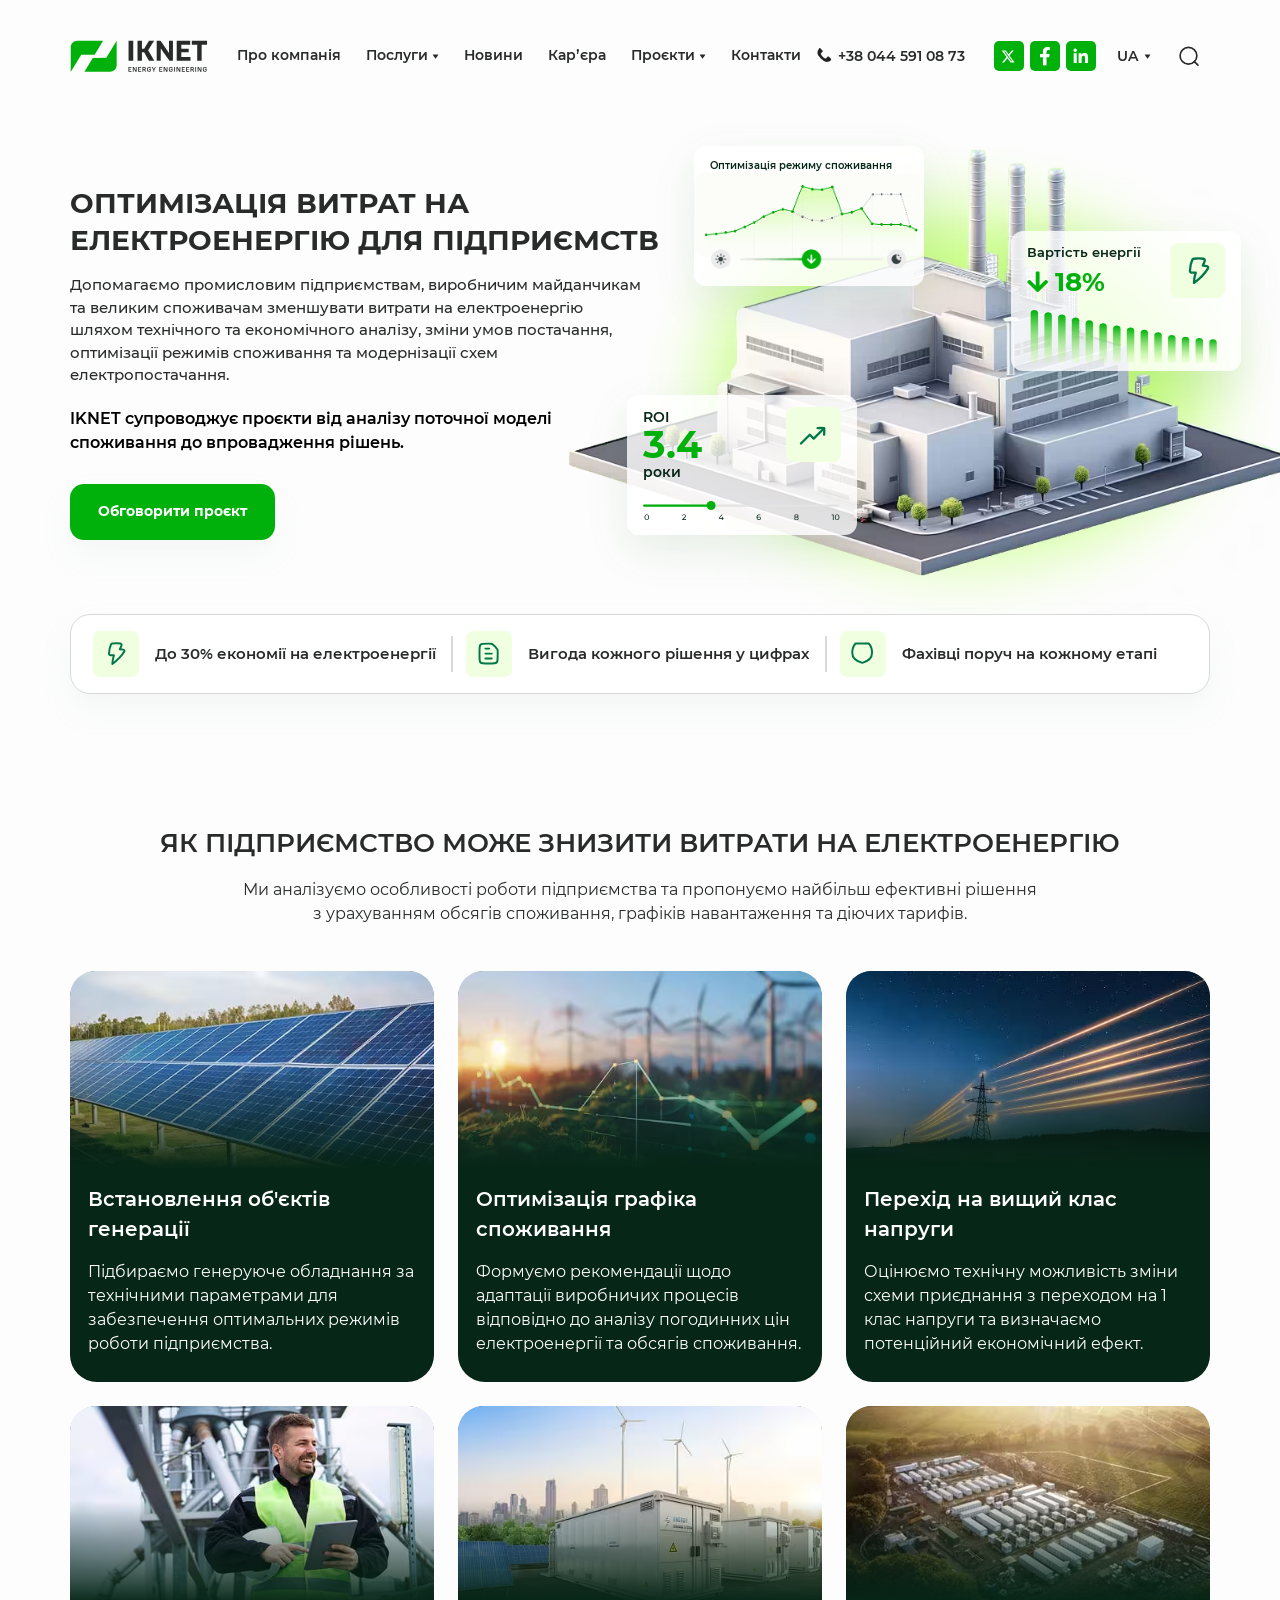
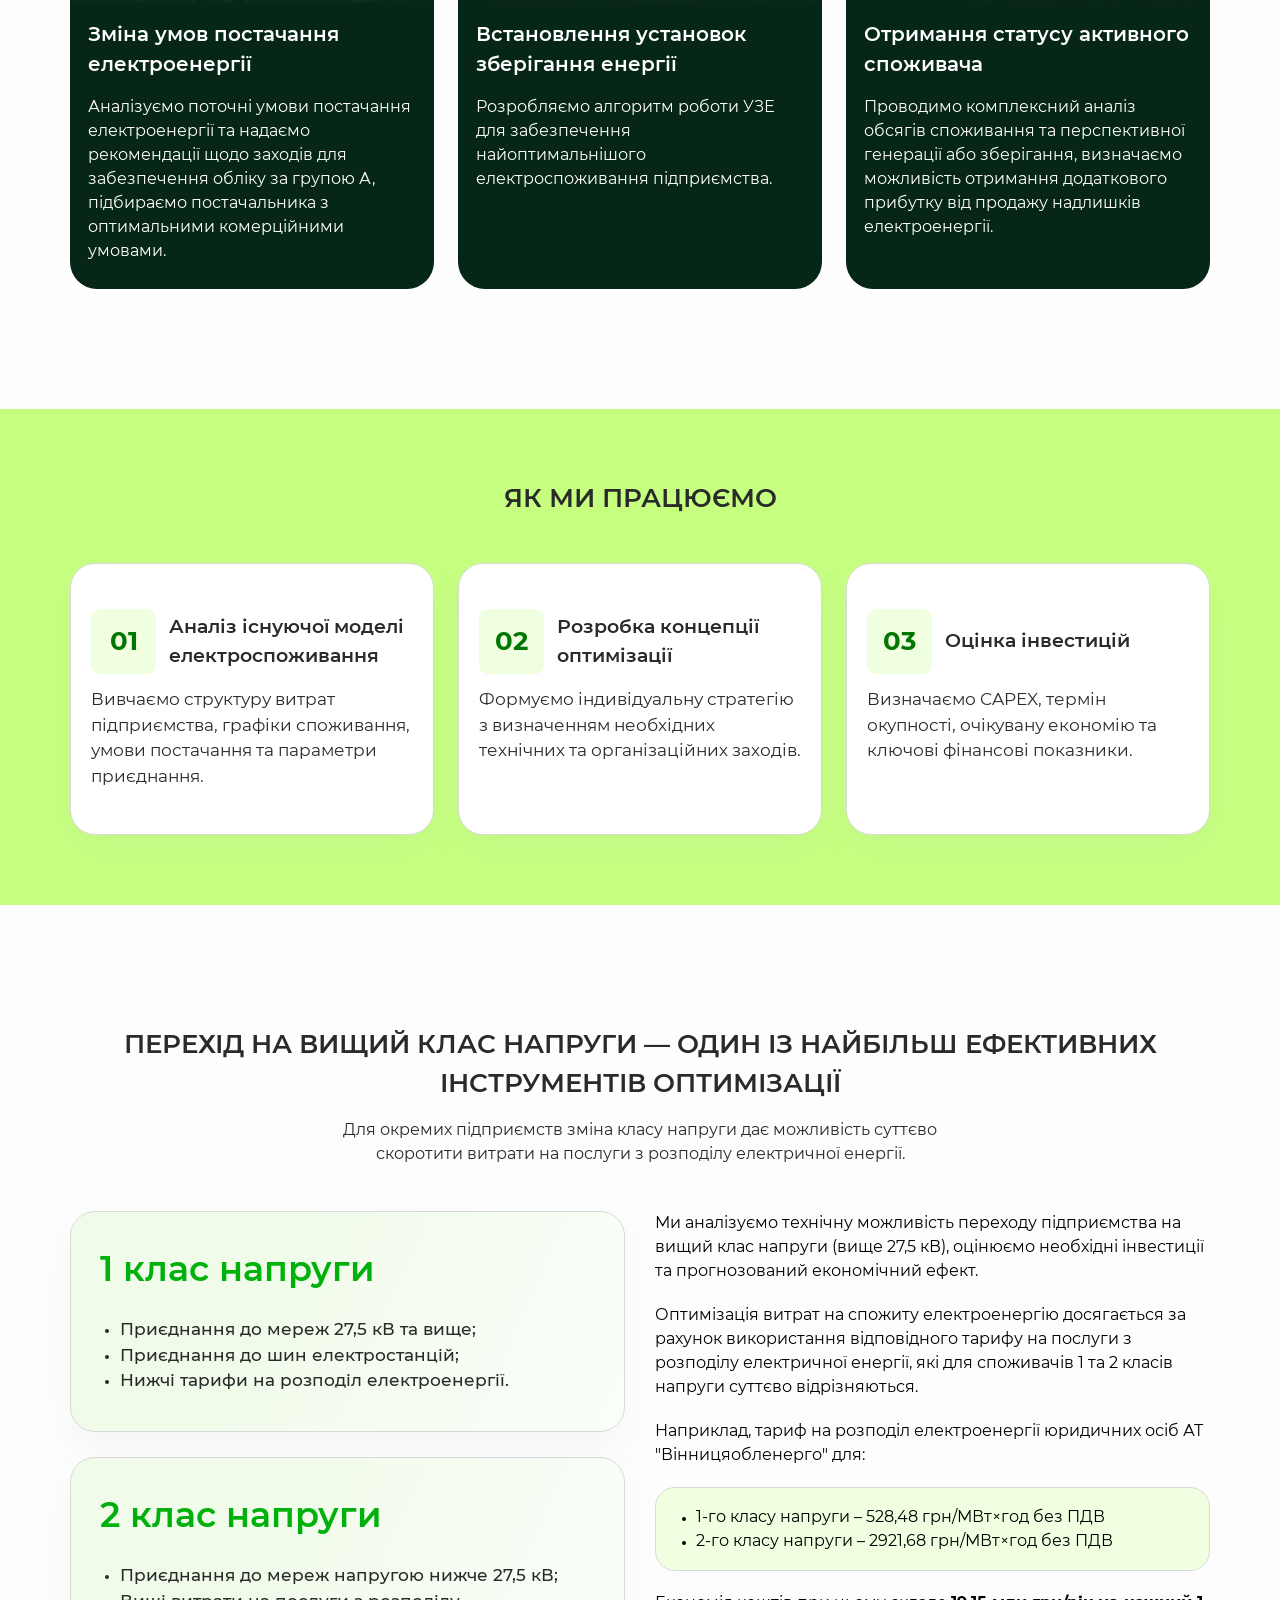
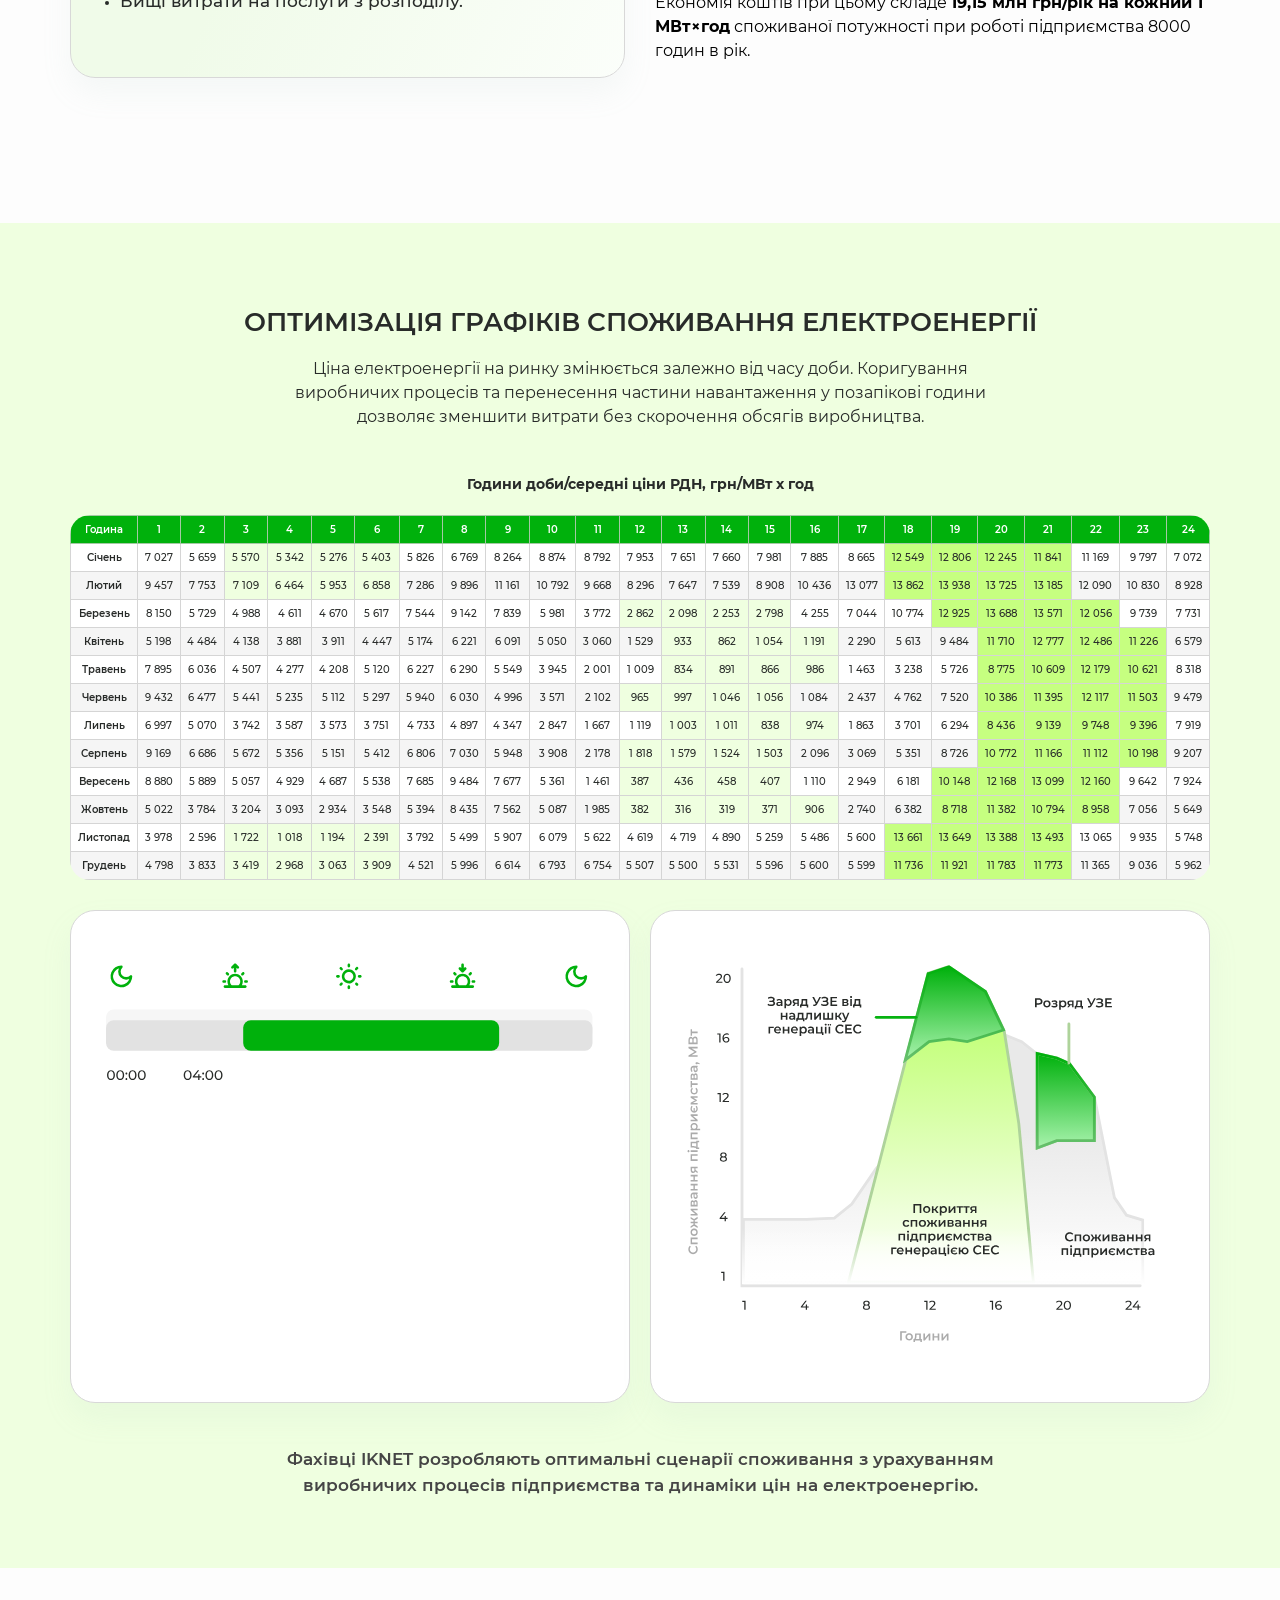
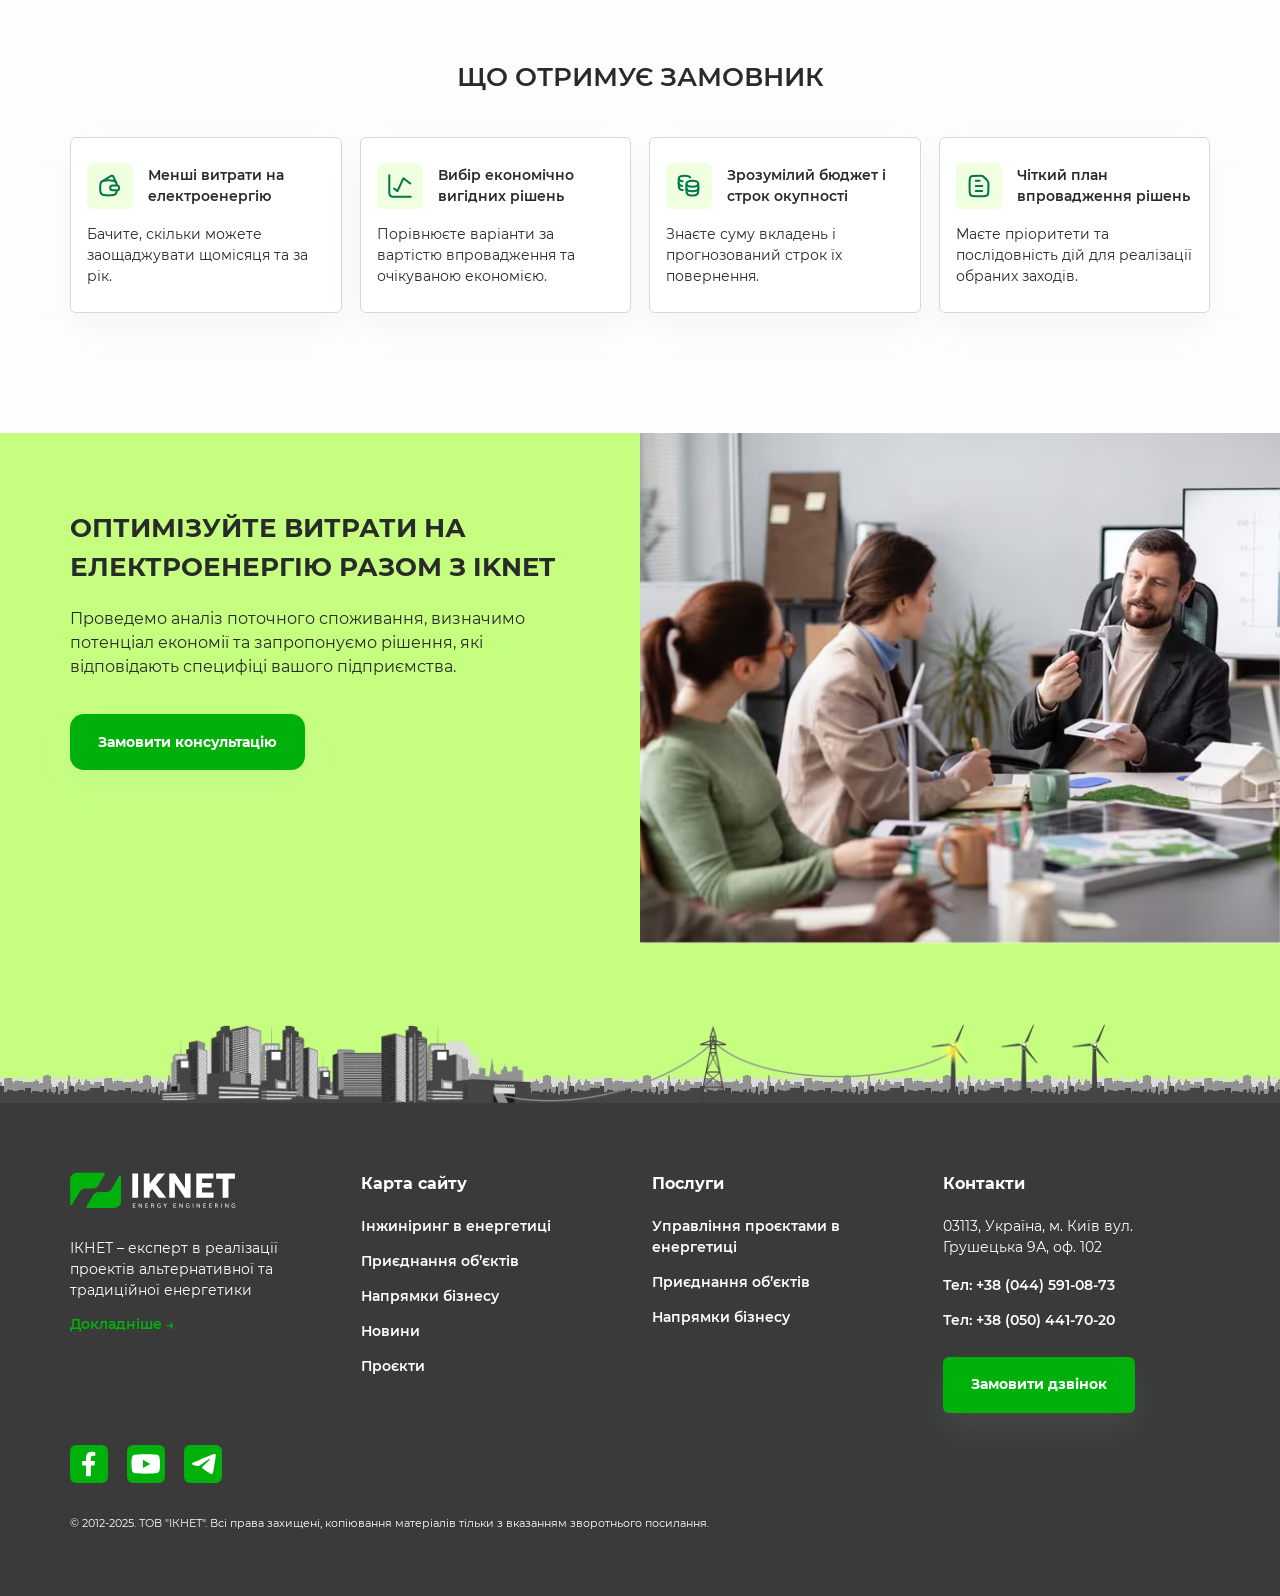
==== commit bfae2ff2: "Add files via upload" ====
--- a/optimizing-electricity.html
+++ b/optimizing-electricity.html
@@ -13,9 +13,9 @@
 	<meta name="format-detection" content="telephone=no" />
 	<link rel="shortcut icon" href="favicon.png" />
 	<link rel="stylesheet" href="libs/slick-1.5.9/slick/slick.min.css" />
-	<link rel="stylesheet" href="css/fonts.css?ver=1.24" />
-	<link rel="stylesheet" href="css/main.css?ver=1.24" />
-	<link rel="stylesheet" href="css/media.css?ver=1.24" />
+	<link rel="stylesheet" href="css/fonts.css?ver=1.25" />
+	<link rel="stylesheet" href="css/main.css?ver=1.25" />
+	<link rel="stylesheet" href="css/media.css?ver=1.25" />
 </head>
 <body>
 
@@ -1032,6 +1032,6 @@
 	<script src="libs/animate/wow.min.js" defer></script>
 	<script src="libs/mask/jquery.maskedinput.min.js" defer></script>
 	<script src="libs/jquery-spincrement/jquery.spincrement.min.js" defer></script>
-	<script src="js/common.js?ver=1.24" defer></script>
+	<script src="js/common.js?ver=1.25" defer></script>
 </body>
 </html>
--- a/css/main.css
+++ b/css/main.css
@@ -3385,18 +3385,18 @@
 .chart-axes {
     stroke-dasharray: 1000;
     stroke-dashoffset: 1000;
-    transition: stroke-dashoffset 1.5s ease;
+    transition: stroke-dashoffset 2.5s ease;
 }
 .chart-area {
     clip-path: inset(100% 0 0 0);
-    transition: clip-path 1.5s cubic-bezier(.22, 1, .36, 1);
+    transition: clip-path 2.5s cubic-bezier(.22, 1, .36, 1);
 }
 .chart-area {
     stroke-dasharray: 2000;
     stroke-dashoffset: 2000;
     transition:
-        clip-path 1.5s cubic-bezier(.22, 1, .36, 1),
-        stroke-dashoffset 2s ease;
+        clip-path 2.5s cubic-bezier(.22, 1, .36, 1),
+        stroke-dashoffset 4s ease;
 }
 .chart-line {
     stroke-dasharray: 200;
@@ -3405,11 +3405,11 @@
 }
 .chart-bottom-gradient {
     opacity: 0;
-    transition: opacity 1.2s ease;
+    transition: opacity 3.2s ease;
 }
 .chart-label {
     opacity: 0;
-    transition: opacity .7s ease;
+    transition: opacity 3.7s ease;
 }
 .box-graphics.is-visible .chart-axes {
     stroke-dashoffset: 0;
--- a/css/media.css
+++ b/css/media.css
@@ -3080,7 +3080,11 @@
         top: 15px;
     }
     .cta-main {
+        padding-bottom: 130px;
         min-height: initial;
+    }
+    .cta-main + .footer .animation {
+        background-color: #C6FF80;
     }
 }
 
